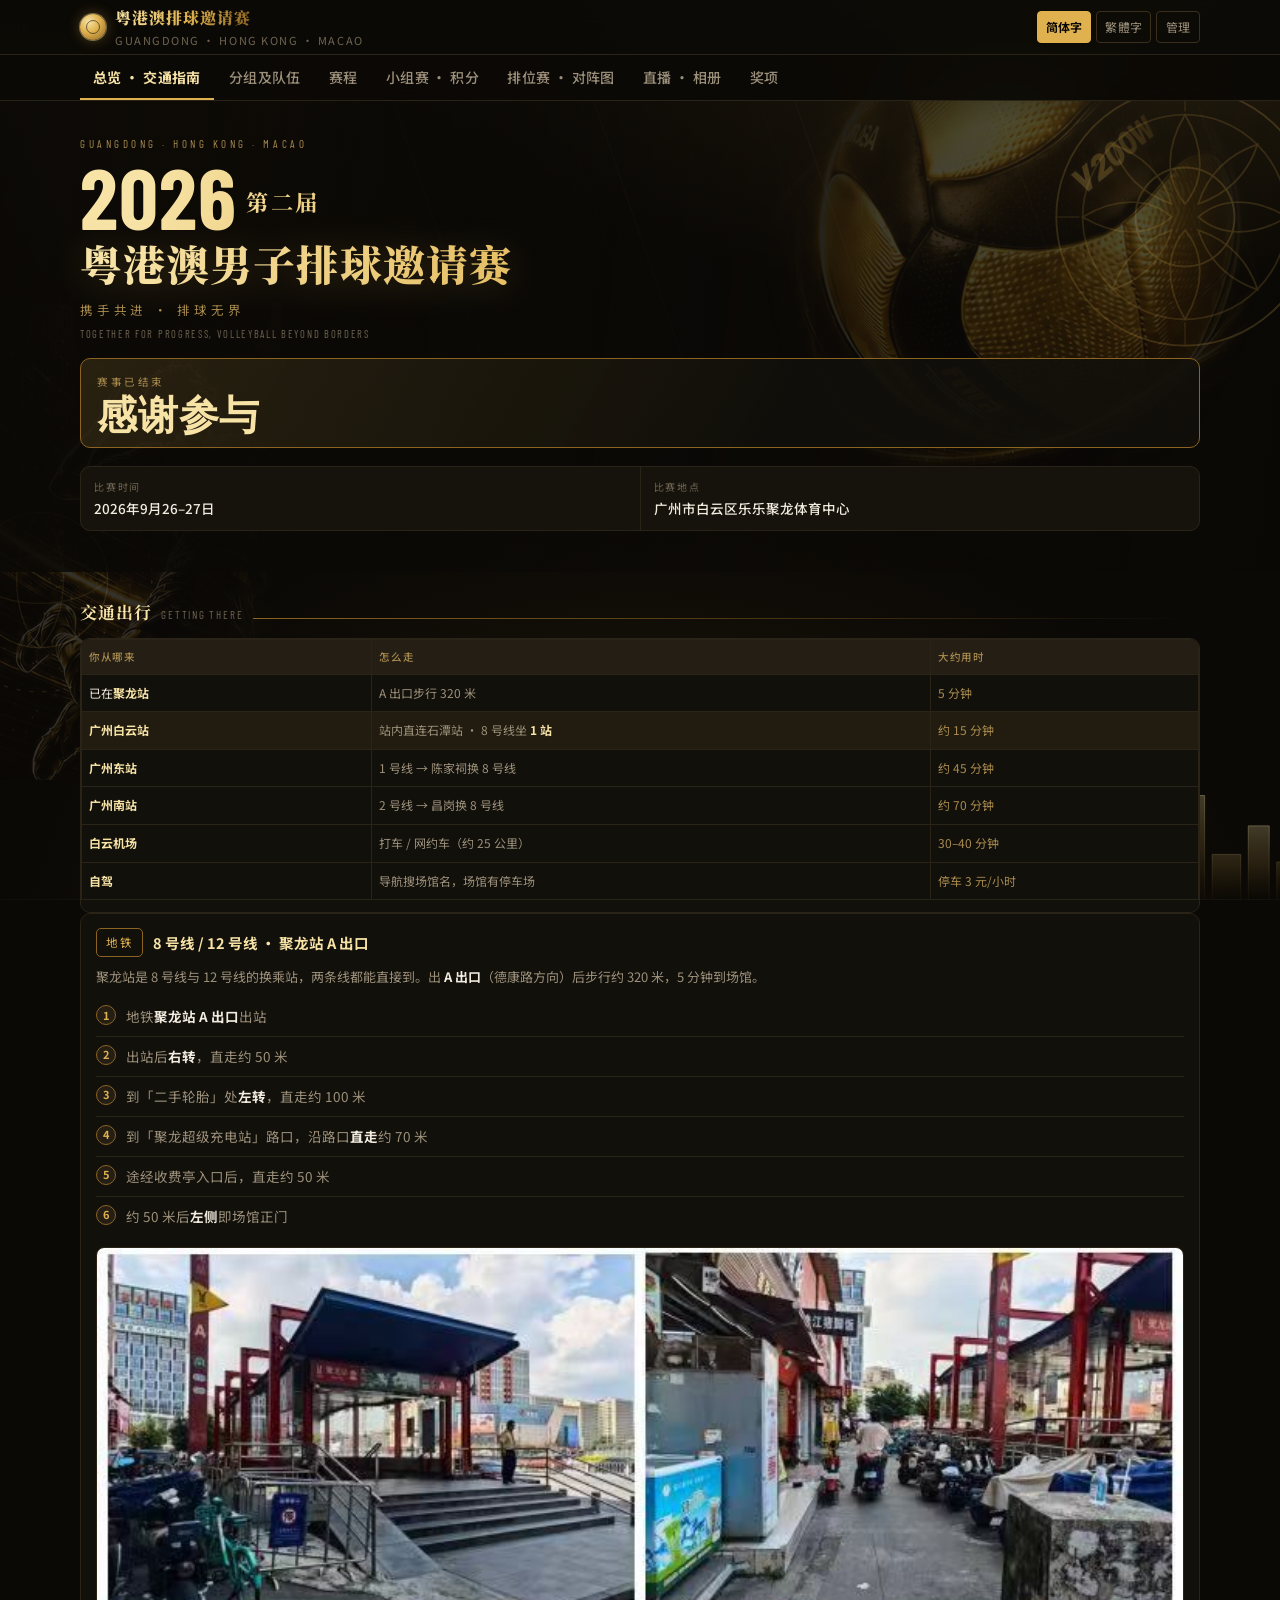
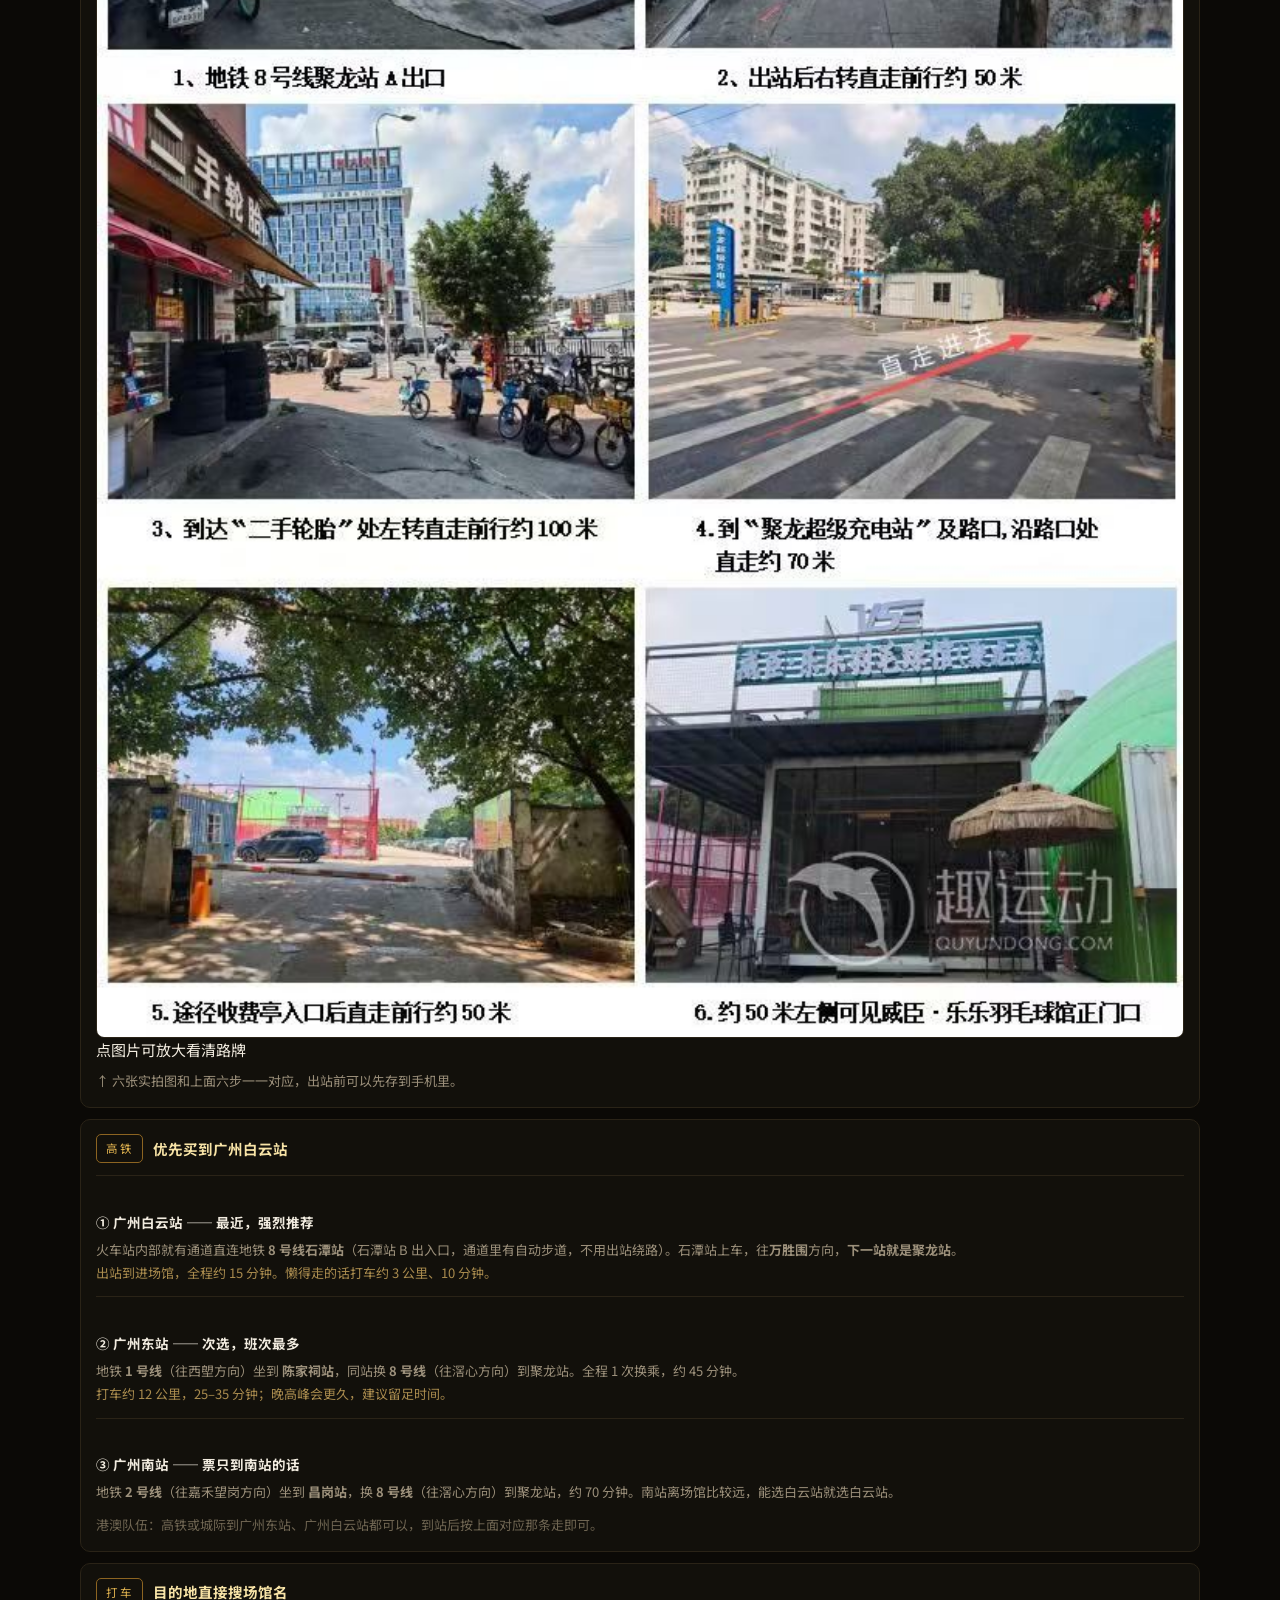
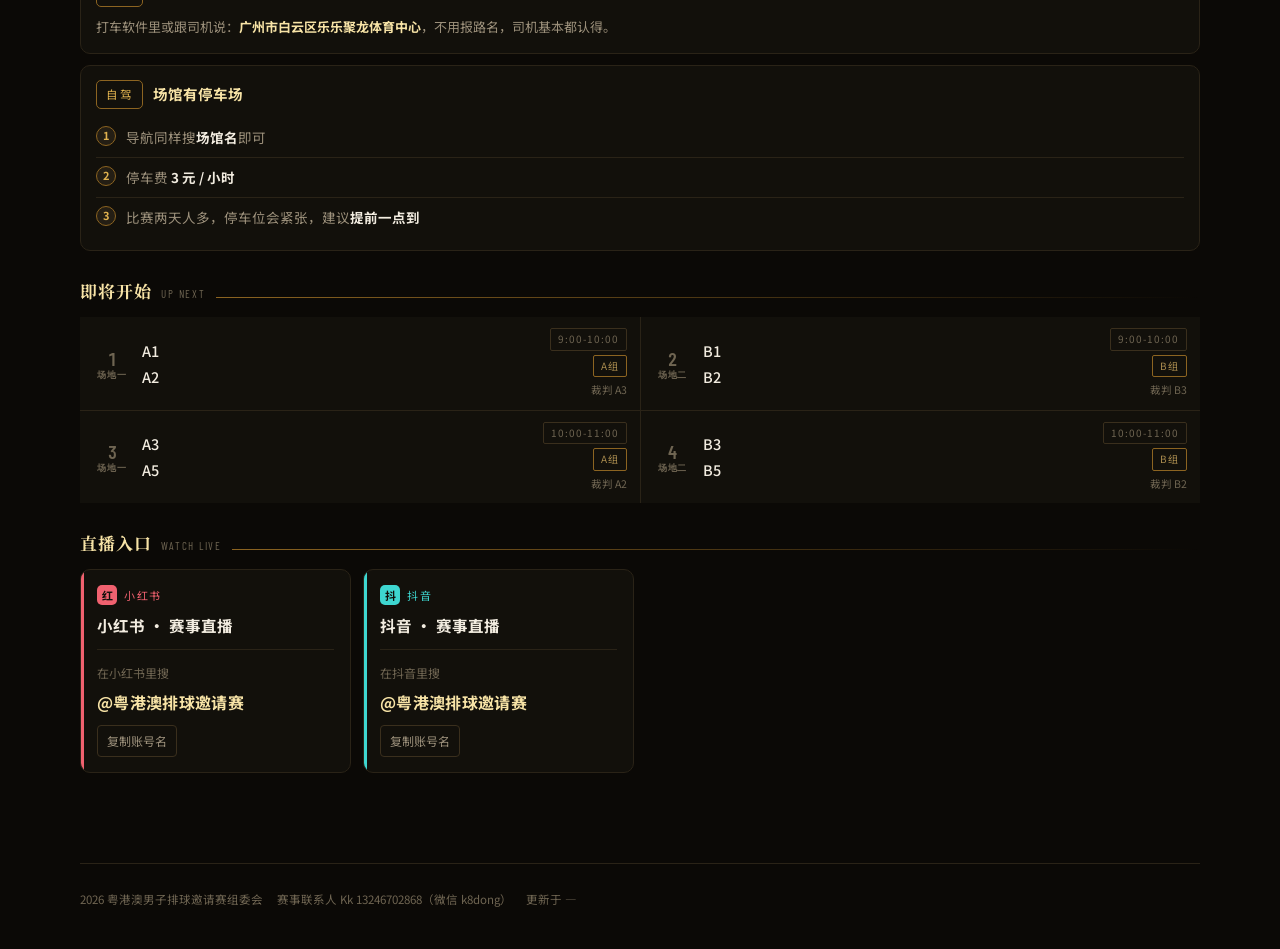
==== index.html @ 82c7c9b5 "Add files via upload" ====
<!doctype html>
<html lang="zh-CN">
<head>
<meta charset="utf-8">
<meta name="viewport" content="width=device-width,initial-scale=1">
<meta name="theme-color" content="#0B0906">
<meta name="format-detection" content="telephone=no">
<title>粤港澳排球邀请赛</title>
<link rel="stylesheet" href="https://fonts.googleapis.com/css2?family=Noto+Sans+SC:wght@400;500;700;900&amp;family=Noto+Serif+SC:wght@700;900&amp;family=Barlow+Condensed:wght@500;600;700&amp;display=swap">
<style id="app-style">
:root{
  --ink:#0B0906; --ink-1:#12100B; --ink-2:#1A1610; --ink-3:#241E14;
  --line:#3A2F1D; --line-soft:#2A2317;
  --gold:#E0B24F; --gold-hi:#F7E3A6; --gold-deep:#8C6421; --gold-dim:#A98B4E;
  --paper:#F2ECE0; --muted:#9C907B; --muted-2:#6F6552;
  --live:#E2574C; --done:#57A98A; --wait:#7A6E58;
  --r:4px; --rl:10px;
  --w:min(1120px, 100% - 32px);
  color-scheme:dark;
}
*,*::before,*::after{box-sizing:border-box}
html{-webkit-text-size-adjust:100%}
body{margin:0;background:var(--ink);color:var(--paper);
  font-family:"Noto Sans SC","PingFang SC","Hiragino Sans GB","Microsoft YaHei",system-ui,sans-serif;
  font-size:15px;line-height:1.65;-webkit-font-smoothing:antialiased;overflow-x:hidden}
img{max-width:100%;display:block}
button,input,select,textarea{font:inherit;color:inherit}
a{color:var(--gold);text-decoration:none}
a:hover{color:var(--gold-hi)}
:focus-visible{outline:2px solid var(--gold);outline-offset:2px}
[hidden]{display:none !important}
h1,h2,h3,h4,p{margin:0}
table{border-collapse:collapse}

/* ---------- 背景层：金光 · 天际线 · 纹样 ---------- */
.bg{position:fixed;inset:0;pointer-events:none;z-index:0;overflow:hidden}
.bg .glow{position:absolute;inset:0;
  background:
   radial-gradient(1150px 640px at 80% -10%, rgba(224,178,79,.20), transparent 62%),
   radial-gradient(820px 560px at 2% 10%, rgba(140,100,33,.16), transparent 60%),
   radial-gradient(1000px 760px at 50% 108%, rgba(224,178,79,.10), transparent 66%)}
/* 斜向金色光带，取自海报的“光轨”元素 */
.bg .rays{position:absolute;left:-40%;top:-30%;width:180%;height:170%;
  transform:rotate(-19deg);opacity:.5;
  background:repeating-linear-gradient(90deg,
    transparent 0 62px,
    rgba(224,178,79,.055) 62px 63px,
    transparent 63px 96px,
    rgba(247,227,166,.085) 96px 97.4px,
    transparent 97.4px 190px);
  -webkit-mask-image:radial-gradient(58% 46% at 62% 26%,#000 0%,transparent 78%);
  mask-image:radial-gradient(58% 46% at 62% 26%,#000 0%,transparent 78%);
  animation:drift 26s ease-in-out infinite alternate}
@keyframes drift{from{transform:rotate(-19deg) translateX(0)}to{transform:rotate(-19deg) translateX(46px)}}
/* 海报元素：金球 与 扣球剪影（纯设计元素，无文字） */
.bg .el{position:absolute;mix-blend-mode:screen;display:block;pointer-events:none}
.bg .elball{right:-14%;top:26px;width:70%;max-width:560px;opacity:.3;
  -webkit-mask-image:radial-gradient(closest-side,#000 56%,transparent 96%);
  mask-image:radial-gradient(closest-side,#000 56%,transparent 96%);
  animation:float 15s ease-in-out infinite alternate}
.bg .elplay{left:-9%;bottom:96px;width:46%;max-width:360px;opacity:.17;
  -webkit-mask-image:linear-gradient(96deg,#000 46%,transparent 92%);
  mask-image:linear-gradient(96deg,#000 46%,transparent 92%)}
@keyframes float{from{transform:translateY(0) rotate(0deg)}to{transform:translateY(-16px) rotate(8deg)}}
@media(min-width:900px){.bg .elball{width:40%;right:1%;top:10px}
  .bg .elplay{width:22%;left:0;bottom:120px}}
/* 右上角莲花 / 月饼纹样 */
.bg .orn{position:absolute;right:-70px;top:52px;width:330px;height:330px;opacity:.22}
.bg .orn2{position:absolute;left:-90px;bottom:190px;width:260px;height:260px;opacity:.13}
/* 底部粤港澳天际线 */
.bg .sky{position:absolute;left:0;right:0;bottom:0;height:190px;opacity:.42}
.bg .sky svg{width:100%;height:100%;display:block}
@media(max-width:700px){.bg .orn{width:210px;height:210px;right:-64px;opacity:.19}
  .bg .orn2{display:none}.bg .sky{height:130px;opacity:.34}.bg .rays{opacity:.34}}

/* ---------- top bar ---------- */
.bar{position:sticky;top:0;z-index:40;background:rgba(11,9,6,.9);
  backdrop-filter:blur(14px);-webkit-backdrop-filter:blur(14px);
  border-bottom:1px solid var(--line-soft)}
.bar-in{width:var(--w);margin:0 auto;display:flex;align-items:center;gap:12px;height:54px}
.brand{display:flex;align-items:center;gap:9px;min-width:0;flex:1}
.seal{width:26px;height:26px;flex:none;border-radius:50%;
  background:radial-gradient(circle at 34% 30%, var(--gold-hi), var(--gold) 42%, var(--gold-deep) 100%);
  box-shadow:0 0 0 1px rgba(247,227,166,.4), 0 0 14px rgba(224,178,79,.35);position:relative}
.seal::after{content:"";position:absolute;inset:6px;border-radius:50%;
  border:1px solid rgba(11,9,6,.55)}
.brand b{font-family:"Noto Serif SC",serif;font-weight:900;font-size:16px;letter-spacing:.06em;
  background:linear-gradient(100deg,var(--gold-hi),var(--gold) 52%,var(--gold-deep));
  -webkit-background-clip:text;background-clip:text;color:transparent;white-space:nowrap}
.brand span{font-size:11px;color:var(--muted-2);letter-spacing:.14em;white-space:nowrap;
  display:block;overflow:hidden;text-overflow:ellipsis}
@media(max-width:480px){.brand span{font-size:9.5px;letter-spacing:.08em}}
.bar-act{display:flex;gap:5px;flex:none}
.mini.lang{padding:5px 8px;letter-spacing:.02em}
@media(max-width:430px){
  .bar-act{gap:4px}
  .mini.lang{padding:5px 6px;font-size:11.5px}
  .bar-act .mini{padding:5px 7px;font-size:11.5px}
}
.mini{border:1px solid var(--line);background:transparent;color:var(--muted);
  border-radius:var(--r);padding:5px 9px;font-size:12px;cursor:pointer;white-space:nowrap;
  transition:border-color .18s,color .18s}
.mini:hover{border-color:var(--gold-deep);color:var(--gold)}
.mini.on{border-color:var(--gold);color:var(--ink);background:var(--gold);font-weight:700}

/* ---------- nav ---------- */
.nav{position:sticky;top:54px;z-index:39;background:rgba(11,9,6,.94);
  backdrop-filter:blur(14px);-webkit-backdrop-filter:blur(14px);
  border-bottom:1px solid var(--line-soft)}
.nav-in{width:var(--w);margin:0 auto;display:flex;gap:2px;overflow-x:auto;
  scrollbar-width:none;-ms-overflow-style:none}
.nav-in::-webkit-scrollbar{display:none}
.tab{flex:none;border:0;background:transparent;color:var(--muted);cursor:pointer;
  padding:11px 13px 9px;font-size:14px;font-weight:500;letter-spacing:.03em;
  border-bottom:2px solid transparent;transition:color .18s,border-color .18s}
.tab:hover{color:var(--paper)}
.tab[aria-selected="true"]{color:var(--gold-hi);border-bottom-color:var(--gold);font-weight:700}
.tab .dot{display:inline-block;width:6px;height:6px;border-radius:50%;background:var(--live);
  margin-left:5px;vertical-align:middle;animation:pulse 1.6s infinite}
@keyframes pulse{0%,100%{opacity:1}50%{opacity:.25}}

/* ---------- shell ---------- */
main{position:relative;z-index:1;width:var(--w);margin:0 auto;padding:22px 0 90px}
.pane{display:none}
.pane.on{display:block;animation:fade .35s ease both}
@keyframes fade{from{opacity:0;transform:translateY(6px)}to{opacity:1;transform:none}}
@media (prefers-reduced-motion:reduce){*{animation:none !important;transition:none !important}}

/* section heads */
.sh{display:flex;align-items:baseline;gap:10px;margin:26px 0 12px}
.sh:first-child{margin-top:4px}
.sh h2{font-family:"Noto Serif SC",serif;font-weight:700;font-size:17px;letter-spacing:.05em;color:var(--gold-hi)}
.sh em{font-style:normal;font-size:11px;letter-spacing:.16em;color:var(--muted-2);text-transform:uppercase;
  font-family:"Barlow Condensed",sans-serif}
.sh .rule{flex:1;height:1px;background:linear-gradient(90deg,var(--gold-deep),transparent)}

/* ---------- hero（用海报元素拼合） ---------- */
.hero{position:relative;margin:-22px calc((100vw - var(--w)) / -2) 0;
  padding:34px calc((100vw - var(--w)) / 2) 26px;overflow:hidden;isolation:isolate}
.hero .helm{position:absolute;inset:0;z-index:-1;pointer-events:none}
.hero .helm::after{content:"";position:absolute;inset:0;
  background:linear-gradient(96deg,rgba(11,9,6,.9) 2%,rgba(11,9,6,.6) 44%,rgba(11,9,6,.18) 80%,transparent)}
.hero .eyeb{font-family:"Barlow Condensed",sans-serif;font-size:11px;letter-spacing:.32em;
  color:var(--gold-dim);text-transform:uppercase}
.hero .yr{font-family:"Barlow Condensed",sans-serif;font-size:clamp(46px,15vw,86px);font-weight:700;
  line-height:.86;letter-spacing:.01em;margin-top:6px;
  background:linear-gradient(98deg,var(--gold-hi) 6%,var(--gold) 44%,var(--gold-deep) 98%);
  -webkit-background-clip:text;background-clip:text;color:transparent}
.hero .yr em{font-family:"Noto Serif SC",serif;font-style:normal;font-size:.26em;
  letter-spacing:.1em;margin-left:10px;vertical-align:.85em}
.hero h1{font-family:"Noto Serif SC",serif;font-weight:900;font-size:clamp(25px,7.6vw,42px);
  line-height:1.16;letter-spacing:.03em;margin-top:6px;text-wrap:balance;
  background:linear-gradient(96deg,var(--gold-hi) 4%,var(--gold) 50%,var(--gold-deep) 98%);
  -webkit-background-clip:text;background-clip:text;color:transparent;
  filter:drop-shadow(0 4px 18px rgba(224,178,79,.22))}
.hero .slogan{margin-top:12px;font-size:12.5px;letter-spacing:.3em;color:var(--gold-dim)}
.hero .en{margin-top:4px;font-family:"Barlow Condensed",sans-serif;font-size:10.5px;
  letter-spacing:.16em;color:var(--muted-2);text-transform:uppercase}

.facts{display:grid;grid-template-columns:1fr 1fr;gap:1px;
  margin-top:18px;background:var(--line-soft);border:1px solid var(--line-soft);
  border-radius:var(--rl);overflow:hidden}
@media(min-width:700px){.facts{grid-template-columns:repeat(auto-fit,minmax(240px,1fr))}}
.fact{background:rgba(18,16,11,.82);padding:12px 13px}
.fact dt{font-size:10px;letter-spacing:.18em;color:var(--muted-2);margin-bottom:3px}
.fact dd{margin:0;font-size:13.5px;font-weight:500;color:var(--paper);line-height:1.45}

/* countdown */
.cd{margin-top:16px;border:1px solid var(--gold-deep);border-radius:var(--rl);
  background:linear-gradient(120deg,rgba(224,178,79,.14),rgba(18,16,11,.9) 62%);
  padding:14px 16px;display:flex;align-items:center;gap:14px;flex-wrap:wrap}
.cd .cdl{font-size:10.5px;letter-spacing:.24em;color:var(--gold-dim)}
.cd .cdv{font-family:"Barlow Condensed",sans-serif;font-size:clamp(30px,9vw,40px);font-weight:700;
  line-height:1;color:var(--gold-hi);font-variant-numeric:tabular-nums;letter-spacing:.02em;margin-top:3px}
.cd .cdv small{font-size:.4em;color:var(--muted);margin:0 9px 0 3px;font-weight:500}


/* 参赛队伍总览 */
.tlist{display:grid;grid-template-columns:1fr;gap:1px;background:var(--line-soft);
  border:1px solid var(--line-soft);border-radius:var(--rl);overflow:hidden}
@media(min-width:660px){.tlist{grid-template-columns:1fr 1fr}}
.tgh{background:var(--ink-3);padding:7px 13px;font-size:10.5px;letter-spacing:.22em;
  color:var(--gold-dim);grid-column:1/-1}
@media(min-width:660px){.tgh{grid-column:auto}}
.trow{background:rgba(18,16,11,.86);padding:10px 13px;display:flex;align-items:center;gap:10px}
.seed{font-family:"Barlow Condensed",sans-serif;font-size:13px;font-weight:700;letter-spacing:.04em;
  min-width:26px;height:22px;display:inline-flex;align-items:center;justify-content:center;
  border:1px solid var(--gold-deep);border-radius:3px;color:var(--gold);flex:none;
  font-variant-numeric:tabular-nums}
.trow .nm{font-size:14.5px;font-weight:500;overflow:hidden;text-overflow:ellipsis;white-space:nowrap}
.trow .rg{margin-left:auto;font-size:11px;color:var(--muted-2);flex:none}

/* ---------- announcements ---------- */
.ann{border-left:2px solid var(--gold-deep);padding:2px 0 2px 14px;margin-bottom:14px}
.ann.pin{border-left-color:var(--gold)}
.ann h4{font-size:14.5px;font-weight:700;color:var(--paper);display:flex;gap:8px;align-items:center;flex-wrap:wrap}
.ann time{font-family:"Barlow Condensed",sans-serif;font-size:12px;letter-spacing:.08em;color:var(--muted-2)}
.ann p{font-size:13.5px;color:var(--muted);margin-top:3px;white-space:pre-wrap}
.pinchip{font-size:10px;letter-spacing:.1em;background:var(--gold);color:var(--ink);
  padding:1px 6px;border-radius:2px;font-weight:700}

/* ---------- match rows ---------- */
.slot{margin-bottom:2px}
.slot-h{display:flex;align-items:center;gap:9px;padding:14px 0 6px}
.slot-h b{font-family:"Barlow Condensed",sans-serif;font-size:15px;letter-spacing:.09em;
  color:var(--gold-dim);font-variant-numeric:tabular-nums}
.slot-h i{flex:1;height:1px;background:var(--line-soft);font-style:normal}
.pairs{display:grid;grid-template-columns:1fr;gap:1px;background:var(--line-soft)}
@media(min-width:760px){.pairs{grid-template-columns:1fr 1fr}
  .pairs.one{grid-template-columns:1fr}}
.m{background:var(--ink-1);padding:11px 13px;display:grid;
  grid-template-columns:38px 1fr auto;gap:11px;align-items:center;position:relative}
.m.live{background:linear-gradient(100deg,rgba(226,87,76,.13),var(--ink-2));
  box-shadow:inset 2px 0 0 var(--live)}
.m.final{background:var(--ink-1)}
.m .no{font-family:"Barlow Condensed",sans-serif;font-size:19px;font-weight:600;
  color:var(--muted-2);text-align:center;font-variant-numeric:tabular-nums;line-height:1}
.m .no em{display:block;font-style:normal;font-size:9px;letter-spacing:.1em;color:var(--muted-2);margin-top:2px}
.m .who{min-width:0}
.side{display:flex;align-items:center;gap:8px;padding:1px 0}
.side .nm{font-size:14.5px;font-weight:500;overflow:hidden;text-overflow:ellipsis;white-space:nowrap}
.side .sc{margin-left:auto;font-family:"Barlow Condensed",sans-serif;font-size:19px;font-weight:700;
  font-variant-numeric:tabular-nums;color:var(--muted-2);line-height:1.15;min-width:16px;text-align:right}
.side.w .nm{color:var(--gold-hi);font-weight:700}
.side.w .sc{color:var(--gold-hi)}
.m .meta{display:flex;flex-direction:column;align-items:flex-end;gap:4px;flex:none}
.chip{font-size:10px;letter-spacing:.1em;padding:2px 7px;border-radius:2px;
  border:1px solid var(--line);color:var(--muted-2);white-space:nowrap}
.chip.live{border-color:var(--live);color:#F2AAA3;background:rgba(226,87,76,.12)}
.chip.final{border-color:var(--line);color:var(--done)}
.chip.stage{border-color:var(--gold-deep);color:var(--gold-dim)}
.sets{font-family:"Barlow Condensed",sans-serif;font-size:11.5px;letter-spacing:.06em;
  color:var(--muted-2);font-variant-numeric:tabular-nums;white-space:nowrap}
.m .ref{font-size:10.5px;color:var(--muted-2)}
.divider{grid-column:1/-1;background:var(--ink-3);color:var(--gold-dim);font-size:12px;
  letter-spacing:.24em;text-align:center;padding:7px}

/* filters */
.filters{display:flex;gap:6px;flex-wrap:wrap;margin:6px 0 2px}

/* ---------- 赛程总览表 ---------- */
.ovt{width:100%;min-width:720px;font-size:12.5px;border-collapse:collapse}
.ovt th,.ovt td{border:1px solid var(--line-soft);padding:6px 7px;text-align:center;
  font-variant-numeric:tabular-nums;white-space:nowrap}
.ovt thead th{background:var(--ink-3);color:var(--gold-dim);font-weight:500;font-size:10.5px;
  letter-spacing:.1em}
.ovt .day,.ovt .ev{background:var(--ink-2);color:var(--gold-dim);font-size:11.5px;
  letter-spacing:.2em;text-align:left;padding-left:13px;position:sticky;left:0}
.ovt .ev{letter-spacing:.26em}
.ovt .no2{font-family:"Barlow Condensed",sans-serif;font-size:15px;font-weight:600;color:var(--muted-2)}
.ovt .tm{color:var(--paper);min-width:74px;max-width:132px;overflow:hidden;text-overflow:ellipsis}
.ovt .vs{color:var(--muted-2);font-family:"Barlow Condensed",sans-serif;font-size:11px;
  letter-spacing:.08em;width:26px}
.ovt .vs.hasc{width:auto;min-width:56px;padding:5px 6px;line-height:1.15}
.ovt .sc2{display:block;font-family:"Barlow Condensed",sans-serif;font-size:15px;font-weight:700;color:var(--gold-hi)}
.ovt .vs.ip .sc2{color:var(--live)}
.ovt .sd2{display:block;margin-top:3px;padding-top:3px;border-top:1px solid var(--line-soft);
  font-family:"Barlow Condensed",sans-serif;font-size:11px;font-weight:500;color:var(--muted)}
.ovt .sd2 i{display:block;font-style:normal;line-height:1.35;white-space:nowrap}
.ovt .ipt{display:block;margin-top:2px;font-size:9px;letter-spacing:.14em;color:var(--live)}
.ovt .w2{color:var(--gold-hi);font-weight:700}
.ovt .g2{color:var(--muted-2);font-size:11px}
.ovt tr.live2 td{background:rgba(226,87,76,.1)}

/* ---------- 抽签 ---------- */
.board{display:grid;grid-template-columns:1fr;gap:14px;margin-bottom:18px}
@media(min-width:680px){.board{grid-template-columns:1fr 1fr}}
.bgrp{border:1px solid var(--line-soft);border-radius:var(--rl);background:var(--ink-1);overflow:hidden}
.bgrp h3{background:var(--ink-3);padding:8px 13px;font-size:11.5px;letter-spacing:.22em;
  color:var(--gold-dim);display:flex;align-items:center;gap:8px}
.bgrp h3 span{margin-left:auto;font-family:"Barlow Condensed",sans-serif;font-size:13px;color:var(--muted-2)}
.bslot{display:flex;align-items:center;gap:10px;padding:10px 13px;border-top:1px solid var(--line-soft);
  transition:background .6s}
.bslot .sc3{font-family:"Barlow Condensed",sans-serif;font-size:13px;font-weight:700;
  min-width:28px;height:23px;display:inline-flex;align-items:center;justify-content:center;
  border:1px solid var(--line);border-radius:3px;color:var(--muted-2);flex:none}
.bslot.taken .sc3{border-color:var(--gold-deep);color:var(--gold)}
.bslot .nm3{font-size:14.5px;color:var(--muted-2);overflow:hidden;text-overflow:ellipsis;white-space:nowrap}
.bslot.taken .nm3{color:var(--paper);font-weight:500}
.bslot .rg3{margin-left:auto;font-size:10.5px;color:var(--muted-2);flex:none;
  border:1px solid var(--line-soft);border-radius:2px;padding:1px 6px}
.bslot.fresh{background:linear-gradient(90deg,rgba(224,178,79,.28),transparent 78%)}

.gates{display:grid;grid-template-columns:1fr;gap:10px}
@media(min-width:440px){.gates{grid-template-columns:1fr 1fr}}
@media(min-width:900px){.gates{grid-template-columns:repeat(4,1fr)}}
.gate2{border:1px solid var(--line-soft);border-radius:var(--rl);background:var(--ink-1);
  padding:16px 15px;text-align:left;cursor:pointer;transition:border-color .2s,transform .2s;width:100%}
.gate2:hover:not(:disabled){border-color:var(--gold-deep);transform:translateY(-2px)}
.gate2:disabled{opacity:.42;cursor:not-allowed}
.gate2 .gl{font-family:"Noto Serif SC",serif;font-size:18px;font-weight:700;color:var(--gold-hi)}
.gate2 .gq{font-size:11.5px;color:var(--muted-2);margin-top:5px;line-height:1.6}
.gate2 .gn{margin-top:9px;font-family:"Barlow Condensed",sans-serif;font-size:12px;
  letter-spacing:.14em;color:var(--gold)}

.drawbox{border:1px solid var(--gold-deep);border-radius:var(--rl);padding:18px;
  background:linear-gradient(155deg,rgba(224,178,79,.13),var(--ink-1))}
.drawbox h4{font-family:"Noto Serif SC",serif;font-size:17px;color:var(--gold-hi)}
.drawbox p{font-size:12.5px;color:var(--muted);margin-top:6px}
.roller{margin:18px 0 6px;text-align:center;border:1px solid var(--line);border-radius:var(--rl);
  background:var(--ink);padding:26px 14px;position:relative;overflow:hidden}
.roller .rv{font-family:"Barlow Condensed",sans-serif;font-size:clamp(48px,17vw,74px);font-weight:700;
  line-height:1;letter-spacing:.04em;color:var(--gold-hi);font-variant-numeric:tabular-nums}
.roller.spin .rv{opacity:.55;filter:blur(.6px)}
.roller.done{border-color:var(--gold);box-shadow:0 0 30px rgba(224,178,79,.28) inset}
.roller.done .rv{background:linear-gradient(96deg,var(--gold-hi),var(--gold) 58%,var(--gold-deep));
  -webkit-background-clip:text;background-clip:text;color:transparent;
  animation:pop .55s cubic-bezier(.2,1.5,.4,1)}
@keyframes pop{from{transform:scale(.72);opacity:0}to{transform:scale(1);opacity:1}}
.roller .rl2{font-size:11px;letter-spacing:.26em;color:var(--gold-dim);margin-top:10px}
.roller .rteam{font-family:"Noto Serif SC",serif;font-size:18px;font-weight:700;
  color:var(--paper);margin-top:8px}

/* ---------- standings ---------- */
.tbl-wrap{overflow-x:auto;border:1px solid var(--line-soft);border-radius:var(--rl);background:var(--ink-1)}
table.st{width:100%;min-width:520px;font-size:13.5px}
table.st th,table.st td{padding:9px 10px;text-align:center;border-bottom:1px solid var(--line-soft);
  font-variant-numeric:tabular-nums;white-space:nowrap}
table.st th{font-size:10.5px;letter-spacing:.12em;color:var(--muted-2);font-weight:500;
  background:var(--ink-2);position:sticky;top:0}
table.st td:nth-child(2){text-align:left;font-weight:500}
table.st tr:last-child td{border-bottom:0}
table.st .rk{font-family:"Barlow Condensed",sans-serif;font-size:17px;font-weight:700;color:var(--muted-2)}
table.st tr.top .rk{color:var(--gold-hi)}
table.st tr.top td:nth-child(2){color:var(--gold-hi)}
table.st tr.qual{box-shadow:inset 2px 0 0 var(--gold-deep)}
.mx{width:100%;min-width:760px;font-size:12px}
.mx th,.mx td{border:1px solid var(--line-soft);padding:6px 5px;text-align:center;
  font-variant-numeric:tabular-nums;vertical-align:middle}
.mx th{background:var(--ink-2);color:var(--muted-2);font-weight:500;font-size:11px}
.mx td.self{background:var(--ink-3)}
.mx td.res{font-family:"Barlow Condensed",sans-serif;font-size:15px;font-weight:600;line-height:1.15;
  min-width:58px;padding:5px 4px}
.mx td.res small{display:block;margin-top:3px;padding-top:3px;
  border-top:1px solid var(--line-soft);font-family:"Barlow Condensed",sans-serif;
  font-size:11.5px;color:var(--muted);font-weight:500;letter-spacing:.2px}
.mx td.res small i{display:block;font-style:normal;line-height:1.35;white-space:nowrap}
.mx td.res small i.l{color:var(--muted-2)}
.mx td.win{color:var(--gold-hi)}
.mx td.res.ip{color:var(--live);background:rgba(226,87,76,.07)}
.mx td.res .ipt2{display:block;margin-top:2px;font-family:"Noto Sans SC",sans-serif;
  font-size:8.5px;letter-spacing:.14em;color:var(--live);font-weight:400}

/* ---------- bracket（球赛转播风格） ---------- */
.scroller{overflow-x:auto;overflow-y:visible;-webkit-overflow-scrolling:touch;
  scrollbar-width:none;padding:30px 0 6px;margin:0 -16px;scroll-snap-type:x proximity}
.scroller::-webkit-scrollbar{display:none}
.swipe{display:flex;align-items:center;gap:7px;font-size:11px;letter-spacing:.12em;
  color:var(--muted-2);margin:6px 0 2px;position:relative;z-index:2}
.swipe i{flex:1;height:1px;background:linear-gradient(90deg,var(--line),transparent);font-style:normal}
@media(min-width:900px){.swipe{display:none}}

.tree{display:flex;align-items:stretch;min-width:706px;padding:0 16px}
.rnd{flex:1;display:flex;flex-direction:column;min-width:0;position:relative;padding:0 19px;
  scroll-snap-align:center}
.rnd>h3{position:absolute;top:-24px;left:19px;right:19px;margin:0;
  font-family:"Barlow Condensed",sans-serif;font-size:12px;font-weight:700;letter-spacing:.22em;
  color:var(--gold-dim);text-transform:uppercase;white-space:nowrap;overflow:hidden;text-overflow:ellipsis}
.rnd>h3 b{color:var(--gold-hi);font-family:"Noto Sans SC",sans-serif;font-weight:700;
  letter-spacing:.08em;margin-right:7px}
.rnd .stack{flex:1;display:flex;flex-direction:column;justify-content:space-around;position:relative}
.pair{flex:1;display:flex;flex-direction:column;justify-content:space-around;position:relative}
.r1 .bm::after,.r2 .bm::after{content:"";position:absolute;right:-19px;top:50%;width:19px;height:1px;
  background:var(--line);transition:background .5s,box-shadow .5s}
.r1 .bm.adv::after,.r2 .bm.adv::after{background:var(--gold);box-shadow:0 0 8px rgba(224,178,79,.6)}
.pair::after{content:"";position:absolute;right:-19px;top:25%;bottom:25%;width:1px;background:var(--line)}
.pair.solved::after{background:linear-gradient(180deg,var(--gold-deep),var(--gold),var(--gold-deep));
  box-shadow:0 0 8px rgba(224,178,79,.35)}
.r2 .pair::before,.r3 .pair::before{content:"";position:absolute;left:-19px;top:50%;width:19px;height:1px;
  background:var(--line)}
.r2 .pair.fed::before,.r3 .pair.fed::before{background:var(--gold);box-shadow:0 0 8px rgba(224,178,79,.55)}
.r3 .stack{justify-content:center;gap:14px}

.bm{background:linear-gradient(158deg,var(--ink-2),var(--ink-1));
  border:1px solid var(--line-soft);border-radius:7px;padding:0;overflow:hidden;
  position:relative;transition:border-color .25s,box-shadow .25s,transform .2s}
.bm:hover{border-color:var(--gold-deep);transform:translateY(-1px)}
.bm.gold{border-color:var(--gold-deep)}
.bm .bt{display:flex;align-items:center;gap:7px;font-family:"Barlow Condensed",sans-serif;
  font-size:11px;letter-spacing:.12em;color:var(--muted-2);
  background:rgba(36,30,20,.75);padding:4px 9px;border-bottom:1px solid var(--line-soft)}
.bm.gold .bt{background:linear-gradient(90deg,rgba(224,178,79,.24),rgba(36,30,20,.7));color:var(--gold-hi)}
.bm .bt .rt{margin-left:auto;color:inherit;opacity:.85}
.bm .bt .onairdot{width:6px;height:6px;border-radius:50%;background:var(--live);
  animation:pulse 1.4s infinite;flex:none}
.bs{display:flex;align-items:center;gap:9px;padding:8px 10px;position:relative}
.bs+.bs{border-top:1px solid rgba(58,47,29,.55)}
.bs .sd{font-family:"Barlow Condensed",sans-serif;font-size:11.5px;font-weight:700;
  min-width:24px;height:19px;display:inline-flex;align-items:center;justify-content:center;
  border:1px solid var(--line);border-radius:3px;color:var(--muted-2);flex:none;letter-spacing:.02em}
.bs .nm{font-size:14px;overflow:hidden;text-overflow:ellipsis;white-space:nowrap;color:var(--muted)}
.bs .sc{margin-left:auto;font-family:"Barlow Condensed",sans-serif;font-weight:700;
  font-size:20px;color:var(--muted-2);flex:none;font-variant-numeric:tabular-nums;line-height:1}
.bs.w{background:linear-gradient(90deg,rgba(224,178,79,.13),transparent 72%)}
.bs.w::before{content:"";position:absolute;left:0;top:0;bottom:0;width:3px;background:var(--gold);
  box-shadow:0 0 10px rgba(224,178,79,.8)}
.bs.w .nm{color:var(--gold-hi);font-weight:700}
.bs.w .sc{color:var(--gold-hi)}
.bs.w .sd{border-color:var(--gold-deep);color:var(--gold)}
.bm .setline{font-family:"Barlow Condensed",sans-serif;font-size:11px;letter-spacing:.1em;
  color:var(--muted-2);padding:4px 10px 6px;border-top:1px solid rgba(58,47,29,.4);
  font-variant-numeric:tabular-nums}

/* 冠军牌 */
.champ{border:1px solid var(--gold-deep);border-radius:var(--rl);padding:20px 16px;text-align:center;
  position:relative;overflow:hidden;
  background:linear-gradient(155deg,rgba(224,178,79,.22),rgba(140,100,33,.08) 58%,var(--ink-1))}
.champ::after{content:"";position:absolute;top:0;left:-60%;width:45%;height:100%;
  background:linear-gradient(100deg,transparent,rgba(247,227,166,.25),transparent);
  animation:sweep 4.6s ease-in-out infinite}
@keyframes sweep{0%{left:-60%}55%,100%{left:130%}}
.champ .cup{font-size:28px;line-height:1}
.champ .cl{font-family:"Barlow Condensed",sans-serif;font-size:11px;letter-spacing:.34em;
  color:var(--gold-dim);margin-top:8px}
.champ .cn{font-family:"Noto Serif SC",serif;font-size:22px;font-weight:900;margin-top:5px;
  background:linear-gradient(96deg,var(--gold-hi),var(--gold) 60%,var(--gold-deep));
  -webkit-background-clip:text;background-clip:text;color:transparent}
.champ .cn.tbd{background:none;color:var(--muted-2);font-size:16px;font-weight:700}
.champ .sub{font-size:11.5px;color:var(--muted-2);margin-top:9px}
/* 名次赛列表 */
.rank-list{display:grid;grid-template-columns:1fr;gap:10px;margin-top:10px}
@media(min-width:620px){.rank-list{grid-template-columns:1fr 1fr}}
@media(min-width:980px){.rank-list{grid-template-columns:repeat(4,1fr)}}

/* ---------- teams ---------- */
.tg{display:grid;grid-template-columns:repeat(auto-fill,minmax(228px,1fr));gap:1px;
  background:var(--line-soft);border:1px solid var(--line-soft);border-radius:var(--rl);overflow:hidden}
.tc{background:var(--ink-1);padding:14px}
.tc .code{font-family:"Barlow Condensed",sans-serif;font-size:12px;letter-spacing:.16em;color:var(--gold-deep)}
.tc h4{font-size:16px;font-weight:700;margin-top:2px;color:var(--paper)}
.tc .rg{font-size:11.5px;color:var(--muted-2);margin-top:2px}
.tc p{font-size:12.5px;color:var(--muted);margin-top:8px;white-space:pre-wrap}
.tc details{margin-top:10px}
.tc summary{font-size:12px;color:var(--gold-dim);cursor:pointer;list-style:none;
  border-top:1px solid var(--line-soft);padding-top:8px}
.tc summary::-webkit-details-marker{display:none}
.tc summary::after{content:" ▾"}
.tc details[open] summary::after{content:" ▴"}
.roster{margin-top:8px;font-size:12.5px}
.roster div{display:flex;gap:8px;padding:3px 0;border-bottom:1px solid var(--line-soft)}
.roster div:last-child{border:0}
.roster .n{font-family:"Barlow Condensed",sans-serif;width:26px;color:var(--gold-dim);
  font-variant-numeric:tabular-nums;font-size:14px}
.roster .p{margin-left:auto;color:var(--muted-2);font-size:11.5px}
.cap{color:var(--gold);font-size:10px;border:1px solid var(--gold-deep);padding:0 4px;border-radius:2px}

/* ---------- live streams ---------- */
.lv{display:grid;grid-template-columns:repeat(auto-fill,minmax(258px,1fr));gap:12px}
.srch{margin-top:10px;padding-top:10px;border-top:1px solid var(--line-soft)}
.srch span{font-size:12px;color:var(--muted-2)}
.srch b{display:block;margin:5px 0 9px;font-size:16px;font-weight:700;color:var(--gold-hi);
  letter-spacing:.02em;word-break:break-all;-webkit-user-select:all;user-select:all}
.lvc{position:relative;display:block;background:var(--ink-1);border:1px solid var(--line-soft);
  border-radius:var(--rl);padding:15px 16px;overflow:hidden;transition:border-color .2s,transform .2s}
a.lvc:hover{border-color:var(--gold-deep);transform:translateY(-2px)}
.lvc::before{content:"";position:absolute;left:0;top:0;bottom:0;width:3px;background:var(--plat,var(--gold-deep))}
.lvc .pl{display:flex;align-items:center;gap:7px;font-size:11px;letter-spacing:.14em;color:var(--plat,var(--gold-dim))}
.lvc .pl b{display:inline-flex;align-items:center;justify-content:center;width:20px;height:20px;
  border-radius:5px;background:var(--plat,var(--gold-deep));color:#12100B;font-size:11px;font-weight:700;
  letter-spacing:0;flex:none}
.lvc h4{font-size:15.5px;font-weight:700;color:var(--paper);margin-top:8px}
.lvc p{font-size:12.5px;color:var(--muted);margin-top:5px;white-space:pre-wrap}
.lvc .go{margin-top:10px;font-size:11.5px;letter-spacing:.14em;color:var(--gold)}
.onair{display:inline-flex;align-items:center;gap:5px;font-size:10.5px;letter-spacing:.12em;
  color:#F2AAA3;background:rgba(226,87,76,.15);border:1px solid var(--live);
  padding:1px 7px;border-radius:2px;margin-left:auto}
.onair i{width:6px;height:6px;border-radius:50%;background:var(--live);animation:pulse 1.4s infinite;font-style:normal}

/* ---------- cards / links ---------- */
.cards{display:grid;grid-template-columns:repeat(auto-fill,minmax(250px,1fr));gap:12px}
.card{background:var(--ink-1);border:1px solid var(--line-soft);border-radius:var(--rl);
  padding:15px;display:block;transition:border-color .2s,transform .2s}
a.card:hover{border-color:var(--gold-deep);transform:translateY(-2px)}
.card h4{font-size:15px;font-weight:700;color:var(--paper)}
.card p{font-size:12.5px;color:var(--muted);margin-top:5px;white-space:pre-wrap}
.card .go{margin-top:9px;font-size:11.5px;letter-spacing:.14em;color:var(--gold)}
.empty{color:var(--muted-2);font-size:13px;padding:22px;text-align:center;
  border:1px dashed var(--line);border-radius:var(--rl)}

/* awards */
.podium{display:grid;grid-template-columns:1fr;gap:1px;background:var(--line-soft);
  border:1px solid var(--line-soft);border-radius:var(--rl);overflow:hidden}
@media(min-width:640px){.podium{grid-template-columns:repeat(3,1fr)}}
.pd{background:var(--ink-1);padding:18px 16px;text-align:center}
.pd .pl{font-size:11px;letter-spacing:.24em;color:var(--muted-2)}
.pd .pn{font-family:"Noto Serif SC",serif;font-size:20px;font-weight:700;margin-top:6px;color:var(--paper)}
.pd .pp{font-size:12px;color:var(--muted-2);margin-top:4px}
.pd.g{background:linear-gradient(165deg,rgba(224,178,79,.14),var(--ink-1))}
.pd.g .pl{color:var(--gold)}
.pd.g .pn{background:linear-gradient(96deg,var(--gold-hi),var(--gold));
  -webkit-background-clip:text;background-clip:text;color:transparent}
.aw{display:grid;grid-template-columns:repeat(auto-fill,minmax(190px,1fr));gap:1px;
  background:var(--line-soft);border:1px solid var(--line-soft);border-radius:var(--rl);overflow:hidden;margin-top:12px}
.awi{background:var(--ink-1);padding:12px 14px}
.awi .l{font-size:10.5px;letter-spacing:.16em;color:var(--muted-2)}
.awi .v{font-size:15px;font-weight:700;margin-top:3px}
.awi .t{font-size:11.5px;color:var(--muted-2)}

/* ---------- 队伍清单 ---------- */
.tmlist{display:grid;grid-template-columns:1fr;background:var(--line-soft);gap:1px;
  border:1px solid var(--line-soft);border-radius:var(--rl);overflow:hidden}
@media(min-width:720px){.tmlist{grid-template-columns:1fr 1fr}}
.tmrow{display:flex;align-items:center;gap:13px;padding:15px 15px;width:100%;text-align:left;
  background:rgba(18,16,11,.88);border:0;cursor:pointer;transition:background .2s}
.tmrow:hover{background:var(--ink-3)}
.tmrow .sd2{font-family:"Barlow Condensed",sans-serif;font-size:16px;font-weight:700;
  min-width:38px;height:32px;display:inline-flex;align-items:center;justify-content:center;
  border:1px solid var(--gold-deep);border-radius:4px;color:var(--gold);flex:none;
  letter-spacing:.03em;background:rgba(224,178,79,.07)}
.tmrow .mid{min-width:0;flex:1}
.tmrow .nm4{display:block;font-family:"Noto Serif SC",serif;font-size:16.5px;font-weight:700;
  color:var(--paper);overflow:hidden;text-overflow:ellipsis;white-space:nowrap;line-height:1.35}
.tmrow .sub4{display:block;font-size:11.5px;color:var(--muted-2);margin-top:2px;letter-spacing:.06em;
  overflow:hidden;text-overflow:ellipsis;white-space:nowrap}
.tmrow .go4{flex:none;font-size:11px;letter-spacing:.12em;color:var(--gold-dim);
  display:flex;align-items:center;gap:5px}
.tmrow .go4 b{font-family:"Barlow Condensed",sans-serif;font-size:17px;font-weight:700;line-height:1}

/* ---------- 全屏名单 ---------- */
.rv{position:fixed;inset:0;z-index:80;background:var(--ink);display:flex;
  flex-direction:column;-webkit-overflow-scrolling:touch}
.rv .rvtop{display:flex;align-items:center;gap:11px;padding:12px 15px;flex:none;
  border-bottom:1px solid var(--line-soft);background:rgba(11,9,6,.96)}
.rv .rvtop .sd2{font-family:"Barlow Condensed",sans-serif;font-size:15px;font-weight:700;
  min-width:34px;height:28px;display:inline-flex;align-items:center;justify-content:center;
  border:1px solid var(--gold-deep);border-radius:4px;color:var(--gold);flex:none}
.rv .rvtop h4{font-family:"Noto Serif SC",serif;font-size:16px;font-weight:700;
  color:var(--gold-hi);flex:1;min-width:0;overflow:hidden;text-overflow:ellipsis;white-space:nowrap}
.rv .rvx{border:1px solid var(--line);background:transparent;color:var(--muted);
  border-radius:var(--r);padding:5px 11px;font-size:13px;cursor:pointer;flex:none}
.rv .rvx:hover{border-color:var(--gold-deep);color:var(--gold)}
.rv .rvbody{flex:1;overflow:auto;padding:14px 12px 4px;-webkit-overflow-scrolling:touch}
.rv .rvbody img{width:100%;max-width:620px;margin:0 auto;display:block;border-radius:8px;
  border:1px solid var(--line-soft)}
.rv .rvhint{text-align:center;font-size:11px;color:var(--muted-2);padding:9px 0 2px}
.rv .rvnav{flex:none;display:flex;align-items:center;gap:10px;padding:10px 15px;
  border-top:1px solid var(--line-soft);background:rgba(11,9,6,.96)}
.rv .rvnav button{flex:1;border:1px solid var(--line);background:transparent;color:var(--muted);
  border-radius:var(--r);padding:11px 8px;font-size:13.5px;cursor:pointer}
.rv .rvnav button:hover:not(:disabled){border-color:var(--gold-deep);color:var(--gold)}
.rv .rvnav button:disabled{opacity:.35;cursor:not-allowed}
.rv .rvcount{flex:none;font-family:"Barlow Condensed",sans-serif;font-size:14px;
  color:var(--muted-2);letter-spacing:.08em;min-width:52px;text-align:center}
.nolist{font-size:12px;color:var(--muted-2);margin-top:10px}

/* notes */
.note{border:1px solid var(--line-soft);border-radius:var(--rl);background:var(--ink-1);
  padding:15px 16px;margin-bottom:10px}
.note h4{font-size:14.5px;font-weight:700;color:var(--gold-hi)}
.way{border:1px solid var(--line-soft);border-radius:var(--rl);background:var(--ink-1);
  padding:14px 15px;margin-bottom:11px}
.way .wh{display:flex;align-items:center;gap:10px;margin-bottom:9px}
.way .wh i{font-style:normal;flex:none;font-size:11.5px;letter-spacing:.14em;color:var(--gold);
  border:1px solid var(--gold-deep);border-radius:5px;padding:4px 9px}
.way .wh b{font-size:14.5px;color:var(--gold-hi);font-weight:700}
.way .wp{font-size:13px;color:var(--muted);line-height:1.75}
.way ol.steps{margin:8px 0 0;padding:0;list-style:none;counter-reset:st}
.way ol.steps li{counter-increment:st;position:relative;padding:8px 0 8px 30px;
  font-size:13.5px;color:var(--muted);line-height:1.7}
.way ol.steps li+li{border-top:1px solid var(--line-soft)}
.way ol.steps li:before{content:counter(st);position:absolute;left:0;top:8px;
  width:20px;height:20px;border-radius:50%;background:var(--ink-3);border:1px solid var(--gold-deep);
  color:var(--gold);font-size:11px;font-weight:700;display:flex;align-items:center;justify-content:center}
.way ol.steps li b{color:var(--paper);font-weight:700}
.routeimg{display:block;width:100%;margin-top:12px;border-radius:8px;border:1px solid var(--line-soft)}
.myhint{margin:2px 0 14px;padding:10px 12px;border:1px solid var(--gold-deep);border-radius:var(--rl);
  background:rgba(224,178,79,.07);font-size:12.5px;color:var(--muted);line-height:1.7}
.myhint b{color:var(--gold-hi);font-weight:700}
.chip.duty{border-color:var(--gold-deep);color:var(--gold);background:rgba(224,178,79,.1)}
.way .sub{margin-top:12px;padding-top:12px;border-top:1px solid var(--line-soft)}
.way .sub:first-of-type{margin-top:4px}
.way .sub h5{font-size:13.5px;font-weight:700;color:var(--paper);margin-bottom:6px}
table.trip{width:100%;border-collapse:collapse;font-size:12px;margin-bottom:12px;table-layout:fixed}
table.trip th{background:var(--ink-3);color:var(--gold-dim);font-weight:500;font-size:10.5px;
  letter-spacing:.06em;padding:8px 7px;text-align:left;border:1px solid var(--line-soft)}
table.trip th:nth-child(1),table.trip td:nth-child(1){width:26%}
table.trip th:nth-child(3),table.trip td:nth-child(3){width:24%}
table.trip td{padding:9px 7px;border:1px solid var(--line-soft);color:var(--muted);line-height:1.55;
  vertical-align:middle;word-break:break-word}
table.trip td:first-child{color:var(--paper)}
table.trip td:last-child{color:var(--gold-dim);font-variant-numeric:tabular-nums}
table.trip td b{color:var(--gold-hi);font-weight:700}
table.trip tr.hi td{background:rgba(224,178,79,.07)}
.note p{font-size:13.5px;color:var(--muted);margin-top:6px;white-space:pre-wrap}

/* ---------- admin ---------- */
.adm{position:fixed;inset:0;z-index:60;background:rgba(6,5,3,.97);overflow-y:auto;
  backdrop-filter:blur(6px);-webkit-backdrop-filter:blur(6px)}
.adm-in{width:var(--w);margin:0 auto;padding:18px 0 100px}
.adm-h{display:flex;align-items:center;gap:10px;padding:8px 0 14px;position:sticky;top:0;
  background:rgba(6,5,3,.97);z-index:2;border-bottom:1px solid var(--line-soft);margin-bottom:14px}
.adm-h h2{font-family:"Noto Serif SC",serif;font-size:17px;color:var(--gold-hi);flex:1}
.btn{border:1px solid var(--gold-deep);background:transparent;color:var(--gold);
  border-radius:var(--r);padding:8px 14px;font-size:13px;cursor:pointer;font-weight:500;
  transition:background .18s,color .18s}
.btn:hover{background:rgba(224,178,79,.12)}
.btn.pri{background:var(--gold);border-color:var(--gold);color:var(--ink);font-weight:700}
.btn.pri:hover{background:var(--gold-hi)}
.btn.gh{border-color:var(--line);color:var(--muted)}
.btn:disabled{opacity:.45;cursor:not-allowed}
.fld{margin-bottom:11px}
.fld label{display:block;font-size:11px;letter-spacing:.13em;color:var(--muted-2);margin-bottom:4px}
.fld input,.fld textarea,.fld select{width:100%;background:var(--ink-2);border:1px solid var(--line);
  border-radius:var(--r);padding:9px 10px;font-size:14px}
.fld textarea{min-height:76px;resize:vertical;line-height:1.55}
.fld input:focus,.fld textarea:focus,.fld select:focus{border-color:var(--gold-deep);outline:none}
.row{display:grid;gap:10px;grid-template-columns:1fr 1fr}
.box{border:1px solid var(--line-soft);border-radius:var(--rl);background:var(--ink-1);
  padding:14px;margin-bottom:12px}
.box>h4{font-size:13.5px;color:var(--gold-hi);margin-bottom:10px;display:flex;gap:8px;align-items:center;flex-wrap:wrap}
.setrow{display:grid;grid-template-columns:44px 1fr 12px 1fr;gap:7px;align-items:center;margin-bottom:7px}
.setrow span{font-size:11px;color:var(--muted-2);text-align:center}
.setrow input{width:100%;background:var(--ink-2);border:1px solid var(--line);border-radius:var(--r);
  padding:8px;text-align:center;font-family:"Barlow Condensed",sans-serif;font-size:18px;font-variant-numeric:tabular-nums}
.savebar{position:fixed;left:0;right:0;bottom:0;z-index:61;background:rgba(11,9,6,.97);
  border-top:1px solid var(--line);padding:11px 0}
.savebar-in{width:var(--w);margin:0 auto;display:flex;gap:10px;align-items:center}
.savebar .st{flex:1;font-size:12px;color:var(--muted-2)}
.gate{max-width:340px;margin:16vh auto 0;text-align:center}
.gate .seal{width:44px;height:44px;margin:0 auto 14px}
.gate h3{font-family:"Noto Serif SC",serif;font-size:18px;color:var(--gold-hi);margin-bottom:14px}
.pill{display:inline-flex;gap:5px;align-items:center;font-size:11px;color:var(--muted-2)}
.foot{width:var(--w);margin:0 auto;padding:26px 0 40px;border-top:1px solid var(--line-soft);
  font-size:11.5px;color:var(--muted-2);display:flex;gap:14px;flex-wrap:wrap;align-items:center}
.toast{position:fixed;left:50%;bottom:82px;transform:translateX(-50%);z-index:70;
  background:var(--ink-3);border:1px solid var(--gold-deep);color:var(--gold-hi);
  padding:10px 18px;border-radius:var(--rl);font-size:13px;box-shadow:0 10px 30px rgba(0,0,0,.6)}
/* ============================================================
   手机端适配（<=560px）：居中、加大字号、表格改卡片
   ============================================================ */
@media(max-width:560px){
  body{font-size:15.5px}

  /* 顶栏：小屏藏掉英文副标，给按钮腾地方 */
  .bar-in{height:52px;gap:8px}
  .brand span{display:none}
  .brand b{font-size:16.5px}
  .bar-act .mini{padding:7px 9px;font-size:12px}

  /* 导航：右侧渐隐，提示可以左右滑 */
  .nav::after{content:"";position:absolute;right:0;top:0;bottom:0;width:26px;pointer-events:none;
    background:linear-gradient(90deg,transparent,rgba(11,9,6,.94))}
  .tab{padding:12px 12px 10px;font-size:14.5px}

  /* 区块标题居中 */
  .sh{display:block;text-align:center;margin:30px 0 14px}
  .sh:first-child{margin-top:6px}
  .sh h2{display:block;font-size:18px}
  .sh em{display:block;margin-top:3px;font-size:10.5px}
  .sh .rule{display:block;width:56px;height:2px;margin:9px auto 0;
    background:linear-gradient(90deg,transparent,var(--gold),transparent)}

  /* 首页头图整体居中 */
  .hero{text-align:center;padding-top:30px;padding-bottom:22px}
  .hero .helm::after{background:linear-gradient(180deg,rgba(11,9,6,.82),rgba(11,9,6,.55) 40%,rgba(11,9,6,.86))}
  .hero .eyeb{letter-spacing:.22em;font-size:10.5px}
  .hero .yr{margin-top:8px}
  .hero .yr em{font-size:.24em;margin-left:8px}
  .hero h1{font-size:clamp(26px,8.4vw,36px);margin-top:8px}
  .hero .slogan{letter-spacing:.24em;font-size:13px;margin-top:14px}
  .hero .en{font-size:10px;letter-spacing:.12em;margin-top:5px;
    padding:0 4px;line-height:1.5}
  .cd{justify-content:center;text-align:center;padding:16px 14px}
  .cd>div{width:100%}
  .cd .cdv{font-size:clamp(32px,10vw,42px);margin-top:5px}
  .facts{text-align:center}
  .fact{padding:13px 10px}
  .fact dd{font-size:13px}

  /* 交通速查表：小屏改成一条一张卡 */
  table.trip{display:block;border:1px solid var(--line-soft);border-radius:var(--rl);
    overflow:hidden;font-size:13px;margin-bottom:14px}
  table.trip thead{display:none}
  table.trip tbody{display:block}
  table.trip tr{display:block;padding:11px 13px;background:rgba(18,16,11,.72)}
  table.trip tr+tr{border-top:1px solid var(--line-soft)}
  table.trip td{display:block;width:auto !important;border:0;padding:0;line-height:1.6}
  table.trip td:first-child{color:var(--gold-hi);font-weight:700;font-size:14px;margin-bottom:2px}
  table.trip td:nth-child(2){color:var(--muted);font-size:13px}
  table.trip td:nth-child(3){color:var(--gold-dim);font-size:12px;margin-top:4px;
    letter-spacing:.04em}

  /* 路线卡片 */
  .way{padding:15px 14px}
  .way .wh b{font-size:15px}
  .way .wp{font-size:13.5px}
  .way ol.steps li{font-size:13.5px;padding-left:28px}
  .way .sub h5{font-size:14px}
  .routeimg{cursor:zoom-in}
  .zoomtip{display:block;text-align:center;font-size:11.5px;color:var(--gold-dim);
    letter-spacing:.06em;margin-top:7px}

  /* 比赛卡片 */
  .m .who b{font-size:15.5px}
  .pairs{gap:10px}

  /* 队伍清单：简介允许两行，不要半句就截断 */
  .tmrow{padding:14px 13px;gap:11px}
  .tmrow .sub4{white-space:normal;display:-webkit-box;-webkit-line-clamp:2;
    -webkit-box-orient:vertical;line-height:1.55;font-size:12px}
  .tmrow .nm4{font-size:16px}

  /* 积分榜：小屏藏掉「分 得/失」「Z值」，让表格正好放得下 */
  table.st{min-width:0;width:100%;font-size:13px}
  table.st th:nth-child(8),table.st td:nth-child(8),
  table.st th:nth-child(9),table.st td:nth-child(9){display:none}
  table.st th,table.st td{padding-left:5px;padding-right:5px}

  /* 榜单/奖项 */
  .aw .val,.awrow .val{font-size:16px}
}

@media(max-width:380px){
  .tab{padding:12px 10px;font-size:14px}
  .hero h1{font-size:25px}
  .bar-act .mini{padding:6px 7px;font-size:11.5px}
}

.onlymob{display:none}
@media(max-width:560px){.onlymob{display:inline}}

/* 图片放大浮层 */
.zoom{position:fixed;inset:0;z-index:120;background:rgba(6,5,3,.96);
  display:flex;align-items:center;justify-content:center;overflow:auto;
  -webkit-overflow-scrolling:touch;padding:0}
.zoom img{max-width:none;width:auto;min-width:100%;display:block;flex:none;margin:auto}
.zoom .zx{position:fixed;top:14px;right:14px;z-index:2;border:1px solid var(--line);
  background:rgba(11,9,6,.9);color:var(--paper);border-radius:var(--r);
  padding:9px 13px;font-size:13px;cursor:pointer}

</style>

</head>
<body>
<div class="bg" aria-hidden="true">
 <div class="glow"></div>
 <div class="rays"></div>
 <img class="el elball" id="bgBall" alt="">
 <img class="el elplay" id="bgPlay" alt="">
 <svg class="orn" viewBox="0 0 200 200" fill="none" stroke="#E0B24F" stroke-width="1.1">
   <circle cx="100" cy="100" r="78"/><circle cx="100" cy="100" r="62" stroke-opacity=".75"/>
   <circle cx="100" cy="100" r="30" stroke-opacity=".9"/>
   <g stroke-opacity=".8">
     <path d="M100 38 C112 58 112 78 100 92 C88 78 88 58 100 38Z"/>
     <path d="M100 162 C112 142 112 122 100 108 C88 122 88 142 100 162Z"/>
     <path d="M38 100 C58 88 78 88 92 100 C78 112 58 112 38 100Z"/>
     <path d="M162 100 C142 88 122 88 108 100 C122 112 142 112 162 100Z"/>
     <path d="M56 56 C74 62 86 74 92 92 C74 86 62 74 56 56Z"/>
     <path d="M144 56 C138 74 126 86 108 92 C114 74 126 62 144 56Z"/>
     <path d="M56 144 C62 126 74 114 92 108 C86 126 74 138 56 144Z"/>
     <path d="M144 144 C126 138 114 126 108 108 C126 114 138 126 144 144Z"/>
   </g>
   <g stroke-opacity=".5">
     <path d="M100 22v14M100 164v14M22 100h14M164 100h14"/>
   </g>
 </svg>
 <svg class="orn2" viewBox="0 0 200 200" fill="none" stroke="#E0B24F" stroke-width="1">
   <circle cx="100" cy="100" r="86" stroke-dasharray="3 7"/>
   <circle cx="100" cy="100" r="52"/>
   <path d="M100 48 C124 72 124 128 100 152 C76 128 76 72 100 48Z" stroke-opacity=".7"/>
   <path d="M48 100 C72 76 128 76 152 100 C128 124 72 124 48 100Z" stroke-opacity=".7"/>
 </svg>
 <svg class="sky" viewBox="0 0 1600 200" preserveAspectRatio="none" aria-hidden="true">
  <defs>
    <linearGradient id="skg" x1="0" y1="0" x2="0" y2="1">
      <stop offset="0%" stop-color="#F7E3A6" stop-opacity=".55"/>
      <stop offset="55%" stop-color="#E0B24F" stop-opacity=".3"/>
      <stop offset="100%" stop-color="#8C6421" stop-opacity="0"/>
    </linearGradient>
    <linearGradient id="skl" x1="0" y1="0" x2="0" y2="1">
      <stop offset="0%" stop-color="#F7E3A6" stop-opacity=".9"/>
      <stop offset="100%" stop-color="#8C6421" stop-opacity=".15"/>
    </linearGradient>
  </defs>
  <g fill="url(#skg)" stroke="url(#skl)" stroke-width="1">
    <!-- 广州塔 -->
    <path d="M92 200 L104 74 L100 42 L112 42 L108 74 L120 200Z"/>
    <path d="M104 46h4v-22h-4z" fill="url(#skl)"/>
    <!-- 城市群 -->
    <path d="M150 200v-58h26v58zM182 200v-84h20v84zM208 200v-46h30v46z"/>
    <path d="M250 200v-96h22v96zM278 200v-62h18v62z"/>
    <!-- 港珠澳大桥 -->
    <path d="M330 200v-40h6v40zM470 200v-40h6v40zM610 200v-40h6v40z" />
    <path d="M320 162 C390 128 410 128 473 160 C536 128 556 128 620 162" fill="none" stroke="url(#skl)" stroke-width="1.6"/>
    <path d="M333 160 L333 132 M473 158 L473 128 M613 160 L613 132" stroke="url(#skl)" stroke-width="1.4"/>
    <path d="M333 134 L390 154 M333 134 L280 156 M473 130 L530 152 M473 130 L416 152 M613 134 L666 154 M613 134 L556 152"
          fill="none" stroke="url(#skl)" stroke-width=".8" stroke-opacity=".7"/>
    <!-- 大三巴牌坊 -->
    <path d="M694 200v-96h116v96z"/>
    <path d="M704 104h96v-22h-96zM714 82h76v-22h-76zM726 60 L752 34 L778 60Z"/>
    <path d="M746 200v-52h12v52z" fill="#0B0906" fill-opacity=".85"/>
    <path d="M716 176v-22h12v22zM776 176v-22h12v22z" fill="#0B0906" fill-opacity=".7"/>
    <path d="M752 34v-12" stroke="url(#skl)" stroke-width="1.2"/>
    <!-- 香港天际线 -->
    <path d="M860 200v-70h24v70zM890 200v-104h18v104zM914 200v-52h26v52z"/>
    <path d="M950 200 L950 92 L962 62 L974 92 L974 200Z"/>
    <path d="M962 62v-24" stroke="url(#skl)" stroke-width="1.2"/>
    <path d="M986 200v-88h22v88zM1014 200v-58h30v58zM1050 200v-118h16v118z"/>
    <path d="M1058 82v-20" stroke="url(#skl)" stroke-width="1.2"/>
    <path d="M1074 200v-64h26v64zM1108 200v-96h20v96zM1134 200v-44h34v44z"/>
    <!-- 深圳 / 珠海一线 -->
    <path d="M1190 200v-86h20v86zM1216 200v-56h28v56zM1252 200v-110h16v110z"/>
    <path d="M1260 90v-22" stroke="url(#skl)" stroke-width="1.2"/>
    <path d="M1276 200v-48h30v48zM1314 200v-78h22v78zM1344 200v-40h34v40z"/>
    <path d="M1388 200v-92h18v92zM1414 200v-58h28v58zM1450 200v-72h20v72z"/>
    <path d="M1478 200v-44h30v44zM1516 200v-100h16v100zM1540 200v-60h26v60zM1574 200v-34h26v34z"/>
  </g>
  <g stroke="#F7E3A6" stroke-opacity=".22" stroke-width=".7">
    <path d="M0 200h1600"/>
  </g>
 </svg>
</div>
<div id="app"></div>
<noscript><p style="padding:40px;text-align:center">本页需要开启 JavaScript 才能显示赛事数据。</p></noscript>

<script id="site-data" type="application/json">{"meta":{"title":"2026 第二届\n粤港澳男子排球邀请赛","short":"粤港澳排球邀请赛","eyebrow":"GUANGDONG · HONG KONG · MACAO","slogan":"携手共进 · 排球无界","sloganEn":"Together for progress, volleyball beyond borders","dates":"2026年9月26–27日","startISO":"2026-09-26T09:00:00+08:00","endISO":"2026-09-27T21:15:00+08:00","venue":"广州市白云区乐乐聚龙体育中心","venueNote":"两片场地同时进行比赛。请自备水与热身球；场馆内禁止吸烟及进食，请保持场地清洁。","venueMapUrl":"","ball":"Mikasa V200W / V300W","netHeight":"2.43 米","contact":"Kk 13246702868（微信 k8dong）","host":"2026 粤港澳男子排球邀请赛组委会","updated":""},"announcements":[{"title":"赛事官网上线","ts":"2026-09-02 16:00","pin":true,"body":"赛程、赛果、积分榜、照片直播都会在这里实时更新，建议收藏本页或转发到队伍群。"},{"title":"参赛名单截止提交","ts":"2026-09-04 18:00","pin":false,"body":"各队参赛名单需于 9 月 4 日下午 6 点前提交至组委会。名单公示后，如遇特殊情况可替换球员，不可增加球员；如报名球员多于 12 人，每场比赛前需现场确认 12 人上场名单。"}],"teams":[{"code":"A1","group":"A","name":"A1","region":"","intro":"","roster":[]},{"code":"A2","group":"A","name":"A2","region":"","intro":"","roster":[]},{"code":"A3","group":"A","name":"A3","region":"","intro":"","roster":[]},{"code":"A4","group":"A","name":"A4","region":"","intro":"","roster":[]},{"code":"A5","group":"A","name":"A5","region":"","intro":"","roster":[]},{"code":"A6","group":"A","name":"A6","region":"","intro":"","roster":[]},{"code":"B1","group":"B","name":"B1","region":"","intro":"","roster":[]},{"code":"B2","group":"B","name":"B2","region":"","intro":"","roster":[]},{"code":"B3","group":"B","name":"B3","region":"","intro":"","roster":[]},{"code":"B4","group":"B","name":"B4","region":"","intro":"","roster":[]},{"code":"B5","group":"B","name":"B5","region":"","intro":"","roster":[]},{"code":"B6","group":"B","name":"B6","region":"","intro":"","roster":[]}],"matches":[{"no":1,"day":"d1","time":"9:00-10:00","court":"场地一","stage":"小组赛","group":"A","a":{"t":"team","code":"A1"},"b":{"t":"team","code":"A2"},"ref":"A3","sets":[["",""],["",""],["",""]],"status":"upcoming"},{"no":2,"day":"d1","time":"9:00-10:00","court":"场地二","stage":"小组赛","group":"B","a":{"t":"team","code":"B1"},"b":{"t":"team","code":"B2"},"ref":"B3","sets":[["",""],["",""],["",""]],"status":"upcoming"},{"no":3,"day":"d1","time":"10:00-11:00","court":"场地一","stage":"小组赛","group":"A","a":{"t":"team","code":"A3"},"b":{"t":"team","code":"A5"},"ref":"A2","sets":[["",""],["",""],["",""]],"status":"upcoming"},{"no":4,"day":"d1","time":"10:00-11:00","court":"场地二","stage":"小组赛","group":"B","a":{"t":"team","code":"B3"},"b":{"t":"team","code":"B5"},"ref":"B2","sets":[["",""],["",""],["",""]],"status":"upcoming"},{"no":5,"day":"d1","time":"11:00-12:00","court":"场地一","stage":"小组赛","group":"A","a":{"t":"team","code":"A4"},"b":{"t":"team","code":"A6"},"ref":"A5","sets":[["",""],["",""],["",""]],"status":"upcoming"},{"no":6,"day":"d1","time":"11:00-12:00","court":"场地二","stage":"小组赛","group":"B","a":{"t":"team","code":"B4"},"b":{"t":"team","code":"B6"},"ref":"B5","sets":[["",""],["",""],["",""]],"status":"upcoming"},{"no":7,"day":"d1","time":"12:00-13:00","court":"场地一","stage":"小组赛","group":"A","a":{"t":"team","code":"A1"},"b":{"t":"team","code":"A3"},"ref":"A6","sets":[["",""],["",""],["",""]],"status":"upcoming"},{"no":8,"day":"d1","time":"12:00-13:00","court":"场地二","stage":"小组赛","group":"B","a":{"t":"team","code":"B1"},"b":{"t":"team","code":"B3"},"ref":"B6","sets":[["",""],["",""],["",""]],"status":"upcoming"},{"no":9,"day":"d1","time":"13:00-14:00","court":"场地一","stage":"小组赛","group":"A","a":{"t":"team","code":"A2"},"b":{"t":"team","code":"A5"},"ref":"A3","sets":[["",""],["",""],["",""]],"status":"upcoming"},{"no":10,"day":"d1","time":"13:00-14:00","court":"场地二","stage":"小组赛","group":"B","a":{"t":"team","code":"B2"},"b":{"t":"team","code":"B5"},"ref":"B3","sets":[["",""],["",""],["",""]],"status":"upcoming"},{"no":11,"day":"d1","time":"14:00-15:00","court":"场地一","stage":"小组赛","group":"A","a":{"t":"team","code":"A1"},"b":{"t":"team","code":"A6"},"ref":"A2","sets":[["",""],["",""],["",""]],"status":"upcoming"},{"no":12,"day":"d1","time":"14:00-15:00","court":"场地二","stage":"小组赛","group":"B","a":{"t":"team","code":"B1"},"b":{"t":"team","code":"B6"},"ref":"B2","sets":[["",""],["",""],["",""]],"status":"upcoming"},{"no":13,"day":"d1","time":"15:00-16:00","court":"场地一","stage":"小组赛","group":"A","a":{"t":"team","code":"A4"},"b":{"t":"team","code":"A5"},"ref":"A1","sets":[["",""],["",""],["",""]],"status":"upcoming"},{"no":14,"day":"d1","time":"15:00-16:00","court":"场地二","stage":"小组赛","group":"B","a":{"t":"team","code":"B4"},"b":{"t":"team","code":"B5"},"ref":"B1","sets":[["",""],["",""],["",""]],"status":"upcoming"},{"no":15,"day":"d1","time":"16:00-17:00","court":"场地一","stage":"小组赛","group":"A","a":{"t":"team","code":"A3"},"b":{"t":"team","code":"A6"},"ref":"A5","sets":[["",""],["",""],["",""]],"status":"upcoming"},{"no":16,"day":"d1","time":"16:00-17:00","court":"场地二","stage":"小组赛","group":"B","a":{"t":"team","code":"B3"},"b":{"t":"team","code":"B6"},"ref":"B5","sets":[["",""],["",""],["",""]],"status":"upcoming"},{"no":17,"day":"d1","time":"17:00-18:00","court":"场地一","stage":"小组赛","group":"A","a":{"t":"team","code":"A2"},"b":{"t":"team","code":"A4"},"ref":"A6","sets":[["",""],["",""],["",""]],"status":"upcoming"},{"no":18,"day":"d1","time":"17:00-18:00","court":"场地二","stage":"小组赛","group":"B","a":{"t":"team","code":"B2"},"b":{"t":"team","code":"B4"},"ref":"B6","sets":[["",""],["",""],["",""]],"status":"upcoming"},{"no":19,"day":"d1","time":"18:00-19:00","court":"场地一","stage":"小组赛","group":"A","a":{"t":"team","code":"A1"},"b":{"t":"team","code":"A5"},"ref":"A4","sets":[["",""],["",""],["",""]],"status":"upcoming"},{"no":20,"day":"d1","time":"18:00-19:00","court":"场地二","stage":"小组赛","group":"B","a":{"t":"team","code":"B1"},"b":{"t":"team","code":"B5"},"ref":"B4","sets":[["",""],["",""],["",""]],"status":"upcoming"},{"no":21,"day":"d1","time":"19:00-20:00","court":"场地一","stage":"小组赛","group":"A","a":{"t":"team","code":"A2"},"b":{"t":"team","code":"A6"},"ref":"A5","sets":[["",""],["",""],["",""]],"status":"upcoming"},{"no":22,"day":"d1","time":"19:00-20:00","court":"场地二","stage":"小组赛","group":"B","a":{"t":"team","code":"B2"},"b":{"t":"team","code":"B6"},"ref":"B5","sets":[["",""],["",""],["",""]],"status":"upcoming"},{"no":23,"day":"d1","time":"20:00-21:00","court":"场地一","stage":"小组赛","group":"A","a":{"t":"team","code":"A3"},"b":{"t":"team","code":"A4"},"ref":"A2","sets":[["",""],["",""],["",""]],"status":"upcoming"},{"no":24,"day":"d1","time":"20:00-21:00","court":"场地二","stage":"小组赛","group":"B","a":{"t":"team","code":"B3"},"b":{"t":"team","code":"B4"},"ref":"B2","sets":[["",""],["",""],["",""]],"status":"upcoming"},{"no":25,"day":"d2","time":"9:00-10:00","court":"场地一","stage":"小组赛","group":"A","a":{"t":"team","code":"A5"},"b":{"t":"team","code":"A6"},"ref":"A1","sets":[["",""],["",""],["",""]],"status":"upcoming"},{"no":26,"day":"d2","time":"9:00-10:00","court":"场地二","stage":"小组赛","group":"B","a":{"t":"team","code":"B5"},"b":{"t":"team","code":"B6"},"ref":"B1","sets":[["",""],["",""],["",""]],"status":"upcoming"},{"no":27,"day":"d2","time":"10:00-11:00","court":"场地一","stage":"小组赛","group":"A","a":{"t":"team","code":"A1"},"b":{"t":"team","code":"A4"},"ref":"A6","sets":[["",""],["",""],["",""]],"status":"upcoming"},{"no":28,"day":"d2","time":"10:00-11:00","court":"场地二","stage":"小组赛","group":"B","a":{"t":"team","code":"B1"},"b":{"t":"team","code":"B4"},"ref":"B6","sets":[["",""],["",""],["",""]],"status":"upcoming"},{"no":29,"day":"d2","time":"11:00-12:00","court":"场地一","stage":"小组赛","group":"A","a":{"t":"team","code":"A2"},"b":{"t":"team","code":"A3"},"ref":"A4","sets":[["",""],["",""],["",""]],"status":"upcoming"},{"no":30,"day":"d2","time":"11:00-12:00","court":"场地二","stage":"小组赛","group":"B","a":{"t":"team","code":"B2"},"b":{"t":"team","code":"B3"},"ref":"B4","sets":[["",""],["",""],["",""]],"status":"upcoming"},{"no":31,"day":"d2","time":"12:00-13:00","court":"场地一","stage":"排位赛","group":"","a":{"t":"rank","g":"A","r":5},"b":{"t":"rank","g":"B","r":6},"ref":"","sets":[["",""],["",""],["",""]],"status":"upcoming"},{"no":32,"day":"d2","time":"12:00-13:00","court":"场地二","stage":"排位赛","group":"","a":{"t":"rank","g":"A","r":6},"b":{"t":"rank","g":"B","r":5},"ref":"","sets":[["",""],["",""],["",""]],"status":"upcoming"},{"no":33,"day":"d2","time":"13:00-14:00","court":"场地一","stage":"八强赛","group":"","a":{"t":"rank","g":"A","r":1},"b":{"t":"rank","g":"B","r":4},"ref":"","sets":[["",""],["",""],["",""]],"status":"upcoming"},{"no":34,"day":"d2","time":"13:00-14:00","court":"场地二","stage":"八强赛","group":"","a":{"t":"rank","g":"A","r":4},"b":{"t":"rank","g":"B","r":1},"ref":"","sets":[["",""],["",""],["",""]],"status":"upcoming"},{"no":35,"day":"d2","time":"14:00-15:00","court":"场地一","stage":"八强赛","group":"","a":{"t":"rank","g":"A","r":3},"b":{"t":"rank","g":"B","r":2},"ref":"","sets":[["",""],["",""],["",""]],"status":"upcoming"},{"no":36,"day":"d2","time":"14:00-15:00","court":"场地二","stage":"八强赛","group":"","a":{"t":"rank","g":"A","r":2},"b":{"t":"rank","g":"B","r":3},"ref":"","sets":[["",""],["",""],["",""]],"status":"upcoming"},{"no":37,"day":"d2","time":"15:00-16:00","court":"场地一","stage":"9–10 名","group":"","a":{"t":"win","m":31},"b":{"t":"win","m":32},"ref":"","sets":[["",""],["",""],["",""]],"status":"upcoming"},{"no":38,"day":"d2","time":"15:00-16:00","court":"场地二","stage":"11–12 名","group":"","a":{"t":"lose","m":31},"b":{"t":"lose","m":32},"ref":"","sets":[["",""],["",""],["",""]],"status":"upcoming"},{"no":39,"day":"d2","time":"17:00-18:00","court":"场地一","stage":"排位赛","group":"","a":{"t":"lose","m":33},"b":{"t":"lose","m":35},"ref":"","sets":[["",""],["",""],["",""]],"status":"upcoming"},{"no":40,"day":"d2","time":"17:00-18:00","court":"场地二","stage":"排位赛","group":"","a":{"t":"lose","m":34},"b":{"t":"lose","m":36},"ref":"","sets":[["",""],["",""],["",""]],"status":"upcoming"},{"no":41,"day":"d2","time":"18:00-19:00","court":"场地一","stage":"四强赛","group":"","a":{"t":"win","m":33},"b":{"t":"win","m":35},"ref":"","sets":[["",""],["",""],["",""]],"status":"upcoming"},{"no":42,"day":"d2","time":"18:00-19:00","court":"场地二","stage":"四强赛","group":"","a":{"t":"win","m":34},"b":{"t":"win","m":36},"ref":"","sets":[["",""],["",""],["",""]],"status":"upcoming"},{"no":43,"day":"d2","time":"19:00-20:00","court":"场地一","stage":"5–6 名","group":"","a":{"t":"win","m":39},"b":{"t":"win","m":40},"ref":"","sets":[["",""],["",""],["",""]],"status":"upcoming"},{"no":44,"day":"d2","time":"19:00-20:00","court":"场地二","stage":"7–8 名","group":"","a":{"t":"lose","m":39},"b":{"t":"lose","m":40},"ref":"","sets":[["",""],["",""],["",""]],"status":"upcoming"},{"no":45,"day":"d2","time":"20:00-21:00","court":"场地一","stage":"冠军赛","group":"","a":{"t":"win","m":41},"b":{"t":"win","m":42},"ref":"","sets":[["",""],["",""],["",""]],"status":"upcoming"},{"no":46,"day":"d2","time":"20:00-21:00","court":"场地二","stage":"季军赛","group":"","a":{"t":"lose","m":41},"b":{"t":"lose","m":42},"ref":"","sets":[["",""],["",""],["",""]],"status":"upcoming"}],"events":[{"day":"d1","after":"12:00-13:00","title":"全 体 大 合 照"},{"day":"d2","after":"20:00-21:00","title":"颁 奖 典 礼 · 21:00"}],"streams":[{"platform":"xhs","title":"小红书 · 赛事直播","url":"","note":"","live":false},{"platform":"dy","title":"抖音 · 赛事直播","url":"","note":"","live":false}],"albums":[],"links":[],"awards":{"podium":{"champion":"","runner":"","third":""},"individual":[{"label":"最有价值球员 MVP","name":"","team":""},{"label":"最佳二传","name":"","team":""},{"label":"最佳主攻","name":"","team":""},{"label":"最佳副攻","name":"","team":""},{"label":"最佳接应二传","name":"","team":""},{"label":"最佳自由人","name":"","team":""}]},"draw":{"enabled":false,"local":{}},"notes":[{"title":"竞赛规则与赛制","body":"采用国家体育总局审定的《排球竞赛规则》。分两个阶段：第一阶段抽签分成 A / B 两组进行组内单循环积分赛；第二阶段按积分排名交叉决出名次。\n积分：2:0 获胜得 3 分、负队 0 分；2:1 获胜得 2 分、负队 1 分。排名依次比较 胜场 → 比赛积分 → C 值（胜局÷负局）→ Z 值（总得分÷总失分）。"},{"title":"队服要求","body":"所有参赛队伍必须统一比赛服装，球衣上有明显的号码显示；球裤上如有号码需统一；队长需有明确标识；自由人服装须明显区别于其他运动员。"},{"title":"裁判工作","body":"组委会负责主裁工作。各参赛队伍需根据赛程配合安排 一名副裁、两名司线员、一名翻分员 支持比赛，请按赛程表上的安排准时到位。"},{"title":"比赛纪律与安全","body":"1. 参赛前各队需签署自愿参赛及免责书。\n2. 各队需自行购买个人意外伤害保险，注意人员和财产安全。\n3. 注意比赛时间安排，服从现场管理；文明参赛，友谊第一。\n4. 保持场馆清洁，不破坏公共设施，不在场馆内吸烟及进食。\n5. 以上解释权属组委会。"}],"pwHash":"f9de05027c8aab18a7e03acb402fe38a8a00650b5da47475753024950f77060d"}</script>
<script id="app-js">
"use strict";
/* ============ 粤港澳男子排球邀请赛 · 赛事中心 ============ */
var BALL = "[data-uri]";
var PLAYER = "[data-uri]";
var FONTS = '<link rel="stylesheet" href="https://fonts.googleapis.com/css2?family=Noto+Sans+SC:wght@400;500;700;900&amp;family=Noto+Serif+SC:wght@700;900&amp;family=Barlow+Condensed:wght@500;600;700&amp;display=swap">';

var D = JSON.parse(document.getElementById('site-data').textContent);
var app = document.getElementById('app');
var UI = { tab:'home', lang:(localStorage.getItem('mc_lang')||'hans'), admin:false, apane:'score',
           fDay:'all', fTeam:'all', fCourt:'all', dirty:false, artifact:null, canWrite:null };

/* ---------- helpers ---------- */
function esc(s){return String(s==null?'':s).replace(/[&<>"']/g,function(c){
  return {'&':'&amp;','<':'&lt;','>':'&gt;','"':'&quot;',"'":'&#39;'}[c];});}
function el(id){return document.getElementById(id);}
function toast(msg){var t=document.createElement('div');t.className='toast';t.textContent=msg;
  document.body.appendChild(t);setTimeout(function(){t.remove();},2600);}
function clone(o){return JSON.parse(JSON.stringify(o));}

/* ---------- team / slot resolution ---------- */
function teamByCode(c){for(var i=0;i<D.teams.length;i++){if(D.teams[i].code===c)return D.teams[i];}return null;}
function teamName(c){var t=teamByCode(c);return t?(t.name||c):c;}
function matchByNo(n){for(var i=0;i<D.matches.length;i++){if(D.matches[i].no===n)return D.matches[i];}return null;}

function setsWon(m){var a=0,b=0;(m.sets||[]).forEach(function(s){
  if(s&&s.length===2&&(s[0]!==''&&s[0]!=null)&&(s[1]!==''&&s[1]!=null)){
    var x=+s[0],y=+s[1];if(x>y)a++;else if(y>x)b++;}});return [a,b];}
function isFinal(m){if(m.status==='final')return true;var w=setsWon(m);return w[0]>=2||w[1]>=2;}
function isLive(m){return m.status==='live'&&!isFinal(m);}
/* 已填过任意一局比分 —— 只要填了就立刻对外显示 */
function setList(m){return (m.sets||[]).filter(function(s){
  return s&&s[0]!==''&&s[0]!=null&&s[1]!==''&&s[1]!=null;});}
function hasScore(m){return setList(m).length>0;}
function showScore(m){return hasScore(m)||isLive(m)||isFinal(m);}
/* 这一场是不是由 code 这支队执裁 */
function isRefOf(m,code){
  if(!m.ref||!code||code==='all')return false;
  return String(m.ref).replace('主办方+','').split('/')
    .map(function(x){return x.trim();}).indexOf(code)>=0;
}
function winnerCode(m){ if(!isFinal(m))return null; var w=setsWon(m);
  var a=resolve(m.a),b=resolve(m.b); if(!a||!b)return null; return w[0]>w[1]?a:b;}
function loserCode(m){ if(!isFinal(m))return null; var w=setsWon(m);
  var a=resolve(m.a),b=resolve(m.b); if(!a||!b)return null; return w[0]>w[1]?b:a;}

/* resolve a slot ref to a team code, or null when not决出 */
function resolve(ref){
  if(!ref)return null;
  if(ref.t==='team')return ref.code;
  if(ref.t==='rank'){var st=standings(ref.g); if(!st.complete)return null;
    return st.rows[ref.r-1]?st.rows[ref.r-1].code:null;}
  if(ref.t==='win'){var m=matchByNo(ref.m);return m?winnerCode(m):null;}
  if(ref.t==='lose'){var m2=matchByNo(ref.m);return m2?loserCode(m2):null;}
  return null;
}
function slotLabel(ref){
  var c=resolve(ref); if(c)return teamName(c);
  if(!ref)return '待定';
  if(ref.t==='team')return teamName(ref.code);
  if(ref.t==='rank')return ref.g+'组第'+ref.r;
  if(ref.t==='win')return '第'+ref.m+'场胜方';
  if(ref.t==='lose')return '第'+ref.m+'场负方';
  return '待定';
}

/* ---------- standings ---------- */
var _stCache={};
function standings(g){
  if(_stCache[g])return _stCache[g];
  var teams=D.teams.filter(function(t){return t.group===g;});
  var map={};teams.forEach(function(t){map[t.code]={code:t.code,name:t.name||t.code,w:0,l:0,pts:0,
    sw:0,sl:0,pf:0,pa:0,played:0};});
  var total=0,done=0;
  D.matches.forEach(function(m){
    if(m.stage!=='小组赛'||m.group!==g)return; total++;
    var a=resolve(m.a),b=resolve(m.b); if(!a||!b||!map[a]||!map[b])return;
    if(m.status==='void'){done++;return;}
    if(!isFinal(m))return; done++;
    var sa=0,sb=0,pa=0,pb=0;
    (m.sets||[]).forEach(function(s){
      if(!s||s[0]===''||s[0]==null||s[1]===''||s[1]==null)return;
      var x=+s[0],y=+s[1];pa+=x;pb+=y;if(x>y)sa++;else if(y>x)sb++;});
    var A=map[a],B=map[b];
    A.played++;B.played++;A.sw+=sa;A.sl+=sb;B.sw+=sb;B.sl+=sa;
    A.pf+=pa;A.pa+=pb;B.pf+=pb;B.pa+=pa;
    if(sa>sb){A.w++;B.l++;A.pts+= (sb===0?3:2); B.pts+= (sb===0?0:1);}
    else if(sb>sa){B.w++;A.l++;B.pts+= (sa===0?3:2); A.pts+= (sa===0?0:1);}
  });
  var rows=Object.keys(map).map(function(k){var r=map[k];
    r.C = r.sl>0 ? r.sw/r.sl : (r.sw>0?999:0);
    r.Z = r.pa>0 ? r.pf/r.pa : (r.pf>0?999:0);
    r.Cs = r.sl>0 ? (r.sw/r.sl).toFixed(3) : (r.sw>0?'∞':'—');
    r.Zs = r.pa>0 ? (r.pf/r.pa).toFixed(3) : (r.pf>0?'∞':'—');
    return r;});
  rows.sort(function(x,y){return (y.w-x.w)||(y.pts-x.pts)||(y.C-x.C)||(y.Z-x.Z)||x.code.localeCompare(y.code);});
  rows.forEach(function(r,i){r.rank=i+1;});
  var out={rows:rows,complete:(total>0&&done===total),done:done,total:total};
  _stCache[g]=out;return out;
}
function clearCache(){_stCache={};}

/* ---------- countdown ---------- */
function cdText(){
  var s=new Date(D.meta.startISO).getTime(), e=new Date(D.meta.endISO).getTime(), n=Date.now();
  if(n<s){var d=s-n;var dd=Math.floor(d/864e5),hh=Math.floor(d%864e5/36e5),mm=Math.floor(d%36e5/6e4);
    return {l:'距离开赛',v:'<span>'+dd+'</span><small>天</small><span>'+hh+'</span><small>时</small><span>'+mm+'</span><small>分</small>'};}
  if(n<=e)return {l:'赛事进行中',v:'<span>'+D.meta.dates+'</span>'};
  return {l:'赛事已结束',v:'<span>感谢参与</span>'};
}

/* ============ RENDER ============ */
var HIDE_DRAW = true;   /* 抽签页：true = 隐藏 */
var LIVE_HANDLE = '粤港澳排球邀请赛';   /* 小红书 / 抖音 直播账号名 */
function liveCount(){return D.matches.filter(isLive).length;}

function render(){
  clearCache();
  D.streams=D.streams||[];
  var onair=D.streams.filter(function(s){return s.live&&s.url;}).length;
  var tabs=[['home','总览 · 交通指南'],['team','分组及队伍'],['schedule','赛程'],['result','小组赛 · 积分'],
            ['bracket','排位赛 · 对阵图'],['photo','直播 · 相册'],['award','奖项']];
  /* 抽签已结束，这一页不再对外显示。想放回来把 HIDE_DRAW 改成 false 即可。 */
  if(!HIDE_DRAW && (!D.draw||D.draw.enabled!==false))tabs.splice(1,0,['draw','抽签']);
  var lc=liveCount();
  var h='';
  h+='<div class="bar"><div class="bar-in"><div class="brand"><div class="seal"></div>'+
     '<div style="min-width:0"><b>'+esc(D.meta.short)+'</b><br><span>'+esc(D.meta.eyebrow)+'</span></div></div>'+
     '<div class="bar-act">'+
     '<button class="mini lang'+(UI.lang==='hans'?' on':'')+'" data-lang="hans" data-nolang="1">简体字</button>'+
     '<button class="mini lang'+(UI.lang==='hant'?' on':'')+'" data-lang="hant" data-nolang="1">繁體字</button>'+
     '<button class="mini" id="admBtn" title="管理">管理</button>'+
     '</div></div></div>';

  h+='<div class="nav"><div class="nav-in" role="tablist">';
  tabs.forEach(function(t){
    h+='<button class="tab" role="tab" aria-selected="'+(UI.tab===t[0])+'" data-tab="'+t[0]+'">'+t[1]+
       ((t[0]==='schedule'&&lc)||(t[0]==='photo'&&onair)?'<span class="dot"></span>':'')+'</button>';});
  h+='</div></div><main>';

  h+='<div class="pane'+(UI.tab==='home'?' on':'')+'" id="p-home">'+viewHome()+'</div>';
  h+='<div class="pane'+(UI.tab==='draw'?' on':'')+'" id="p-draw">'+viewDraw()+'</div>';
  h+='<div class="pane'+(UI.tab==='schedule'?' on':'')+'" id="p-schedule">'+viewSchedule()+'</div>';
  h+='<div class="pane'+(UI.tab==='result'?' on':'')+'" id="p-result">'+viewResult()+'</div>';
  h+='<div class="pane'+(UI.tab==='bracket'?' on':'')+'" id="p-bracket">'+viewBracket()+'</div>';
  h+='<div class="pane'+(UI.tab==='team'?' on':'')+'" id="p-team">'+viewTeams()+'</div>';
  h+='<div class="pane'+(UI.tab==='photo'?' on':'')+'" id="p-photo">'+viewPhoto()+'</div>';
  h+='<div class="pane'+(UI.tab==='award'?' on':'')+'" id="p-award">'+viewAward()+'</div>';
  h+='</main>';
  h+='<div class="foot"><span>'+esc(D.meta.host)+'</span><span>赛事联系人 '+esc(D.meta.contact)+'</span>'+
     '<span>更新于 '+esc(D.meta.updated||'—')+'</span></div>';
  app.innerHTML=h;
  if(UI.admin)renderAdmin();
  applyLang();
}

function viewHome(){
  var cd=cdText();
  var t=D.meta.title.split('\n');
  var h='<div class="hero"><div class="helm"></div>'+
    '<div class="eyeb">'+esc(D.meta.eyebrow)+'</div>'+
    '<div class="yr">2026<em>第二届</em></div>'+
    '<h1>'+esc(t[t.length-1])+'</h1>'+
    '<div class="slogan">'+esc(D.meta.slogan)+'</div>'+
    '<div class="en">'+esc(D.meta.sloganEn)+'</div>'+
    '<div class="cd"><div><div class="cdl">'+cd.l+'</div><div class="cdv">'+cd.v+'</div></div></div>'+
    '<dl class="facts">'+
      fact('比赛时间',D.meta.dates)+fact('比赛地点',D.meta.venue)+
    '</dl></div>';

  D.streams=D.streams||[];
  var onair=D.streams.filter(function(s){return s.live&&s.url;});
  if(onair.length){
    h+=secHead('正在直播','ON AIR');
    h+='<div class="lv">'+onair.map(streamCard).join('')+'</div>';
  }
  var lives=D.matches.filter(isLive);
  if(lives.length){
    h+=secHead('正在进行','LIVE NOW');
    h+='<div class="pairs">'+lives.map(matchRow).join('')+'</div>';
  }
  h+=viewInfo();          /* 交通指南：赛前在最上面，比赛时排在「正在进行」之后 */
  var next=D.matches.filter(function(m){return !isFinal(m)&&!isLive(m);}).slice(0,4);
  if(next.length){
    h+=secHead('即将开始','UP NEXT');
    h+='<div class="pairs">'+next.map(matchRow).join('')+'</div>';
  }
  var recent=D.matches.filter(isFinal).slice(-4).reverse();
  if(recent.length){
    h+=secHead('最新战报','LATEST RESULTS');
    h+='<div class="pairs">'+recent.map(matchRow).join('')+'</div>';
  }
  if(D.streams.length&&!onair.length){
    h+=secHead('直播入口','WATCH LIVE');
    h+='<div class="lv">'+D.streams.slice(0,3).map(streamCard).join('')+'</div>';
  }
  if(D.albums.length){
    h+=secHead('照片直播','PHOTO LIVE');
    h+='<div class="cards">'+D.albums.slice(0,3).map(albumCard).join('')+'</div>';
  }
  return h;
}
function fact(k,v){return '<div class="fact"><dt>'+esc(k)+'</dt><dd>'+esc(v)+'</dd></div>';}
function secHead(t,en){return '<div class="sh"><h2>'+esc(t)+'</h2><em>'+esc(en)+'</em><i class="rule"></i></div>';}

function annList(n){
  var a=D.announcements.slice().sort(function(x,y){return (y.pin?1:0)-(x.pin?1:0)||(y.ts>x.ts?1:-1);});
  if(n)a=a.slice(0,n);
  if(!a.length)return '<div class="empty">暂无公告</div>';
  return a.map(function(x){
    return '<div class="ann'+(x.pin?' pin':'')+'"><h4>'+(x.pin?'<span class="pinchip">置顶</span>':'')+
      esc(x.title)+' <time>'+esc(x.ts)+'</time></h4>'+(x.body?'<p>'+esc(x.body)+'</p>':'')+'</div>';
  }).join('');
}

/* ----- match row ----- */
function matchRow(m,mark){
  var a=resolve(m.a),b=resolve(m.b),w=setsWon(m),fin=isFinal(m),lv=isLive(m);
  var ip=!fin&&(lv||hasScore(m));            /* 进行中：已填分但未打完 */
  var sh=showScore(m);
  var wa=fin&&w[0]>w[1],wb=fin&&w[1]>w[0];
  var setStr=setList(m).map(function(s){return s[0]+':'+s[1];}).join('  ');
  var h='<div class="m'+(ip?' live':(fin?' final':''))+'">';
  h+='<div class="no">'+m.no+'<em>'+esc(m.court)+'</em></div>';
  h+='<div class="who">'+
     '<div class="side'+(wa?' w':'')+'"><span class="nm">'+esc(slotLabel(m.a))+'</span>'+
       '<span class="sc">'+(sh?w[0]:'')+'</span></div>'+
     '<div class="side'+(wb?' w':'')+'"><span class="nm">'+esc(slotLabel(m.b))+'</span>'+
       '<span class="sc">'+(sh?w[1]:'')+'</span></div>'+
     (setStr?'<div class="sets">'+esc(setStr)+'</div>':'')+
     '</div>';
  h+='<div class="meta">'+
     (ip?'<span class="chip live">进行中</span>':(fin?'<span class="chip final">已结束</span>':
       '<span class="chip">'+esc(m.time)+'</span>'))+
     '<span class="chip stage">'+esc(m.stage==='小组赛'?m.group+'组':m.stage)+'</span>'+
     (mark==='duty'?'<span class="chip duty">本队裁判场次</span>':'')+
     (refLabel(m)?'<span class="ref">裁判 '+esc(refLabel(m))+'</span>':'')+
     '</div>';
  h+='</div>';
  return h;
}
/* ===================== 第二天裁判自动编排 =====================
   规则（2026 赛事）：
   1. 只排第 31 场起的交叉阶段；1–30 场裁判已写死在赛程里。
   2. 优先派「到目前为止吹得最少」的队。
   3. 同分时优先派上一时段刚打完、人还在场馆的队（同场地优先）。
   4. 昇凯 15:00 要走 —— 最晚只吹 13:00–14:00 那一批。
   5. 港澳队伍打完自己最后一场就不再排（硬性）；广东队尽量不排，实在没人才回头用。
   6. 冠军赛 / 季军赛副裁由主办方担任，队伍只出两名司线。
   7. 对阵还没产生的场次先跳过，等打完那一轮再点一次按钮。      */
var AUTOREF = {
  from: 31,
  earlyLeaveName: '昇',        /* 队名里含这个字的队 */
  earlyLeaveLastTime: '13:00-14:00',  /* 最晚只吹到这一时段 */
  hostAssist: [45, 46]         /* 这两场：主办方副裁 + 队伍司线 */
};

/* 小组赛裁判（1–30 场）：上一场刚打完的队留下来吹；
   除每天早上第一场外，不安排「下一场就要上场」的队；
   同一支队两次执裁之间至少隔两场，不会「隔一场就又吹」。数字是队伍代号的第二位。 */
var GROUPREF = {1:3, 3:2, 5:5, 7:6, 9:3, 11:2, 13:1, 15:5, 17:6, 19:4, 21:5, 23:2,
                25:1, 27:6, 29:4};
function applyGroupRefs(){
  var n = 0;
  D.matches.forEach(function(m){
    if(m.no >= AUTOREF.from) return;
    var base = (m.no % 2 === 1) ? m.no : m.no - 1;      /* 场地一的场次号 */
    var d = GROUPREF[base];
    if(!d) return;
    var code = (m.group || 'A') + d;
    if(m.ref !== code){ m.ref = code; n++; }
  });
  clearCache();
  return n;
}

function isHkMo(t){ return t && (t.region === '澳门' || t.region === '香港'); }

/* 某个位置「可能是哪几支队」——用于对阵未定时的安全判断 */
function possTeams(ref){
  if(!ref) return [];
  if(ref.t === 'team') return [ref.code];
  if(ref.t === 'rank'){
    var r = resolve(ref); if(r) return [r];
    return D.teams.filter(function(t){return t.group === ref.g;}).map(function(t){return t.code;});
  }
  if(ref.t === 'win' || ref.t === 'lose'){
    var w = resolve(ref); if(w) return [w];
    var m = matchByNo(ref.m); if(!m) return [];
    return possTeams(m.a).concat(possTeams(m.b));
  }
  return [];
}

function autoAssignRefs(){
  var d2 = D.matches.filter(function(m){return m.day === 'd2';})
                    .sort(function(x,y){return x.no - y.no;});
  var list = d2.filter(function(m){return m.no >= AUTOREF.from;});

  /* 第二天的时段顺序（含上午的小组赛收尾） */
  var slots = [], seen = {};
  d2.forEach(function(m){ if(!seen[m.time]){ seen[m.time] = true; slots.push(m.time); } });
  var slotIdx = {}; slots.forEach(function(t,i){ slotIdx[t] = i; });
  var leaveMax = slotIdx[AUTOREF.earlyLeaveLastTime];
  if(leaveMax === undefined) leaveMax = 99;

  /* 每支队在第二天「可能」出现的最后一个时段；比这更晚就算已经打完 */
  var lastSlot = {};
  d2.forEach(function(m){
    var i = slotIdx[m.time];
    possTeams(m.a).concat(possTeams(m.b)).forEach(function(c){
      if(lastSlot[c] === undefined || i > lastSlot[c]) lastSlot[c] = i;
    });
  });

  /* 每个时段谁在打球；每片场地每个时段是哪两队 */
  var playing = {}, courtPlay = {};
  d2.forEach(function(m){
    var i = slotIdx[m.time];
    playing[i] = playing[i] || {};
    courtPlay[i] = courtPlay[i] || {};
    var pair = [];
    [resolve(m.a), resolve(m.b)].forEach(function(c){ if(c){ playing[i][c] = true; pair.push(c); } });
    courtPlay[i][m.court] = pair;
  });

  /* 第一天 + 第二天上午已经吹过的场次 */
  var load = {};
  D.teams.forEach(function(t){ load[t.code] = 0; });
  D.matches.filter(function(m){return m.no < AUTOREF.from;}).forEach(function(m){
    String(m.ref || '').replace('主办方+','').split('/').forEach(function(c){
      c = c.trim(); if(load[c] !== undefined) load[c] += 1;
    });
  });
  var base = JSON.parse(JSON.stringify(load));

  var assignedAt = {};      /* 时段 -> 本时段已经派出去的队 */
  /* 第二天上午小组赛的执裁也算进来，避免刚吹完隔一场又吹 */
  d2.filter(function(m){return m.no < AUTOREF.from;}).forEach(function(m){
    var i = slotIdx[m.time];
    String(m.ref || '').replace('主办方+','').split('/').forEach(function(c){
      c = c.trim(); if(!c) return;
      assignedAt[i] = assignedAt[i] || {}; assignedAt[i][c] = true;
    });
  });
  var changes = [], skipped = [];

  list.forEach(function(m){
    var a = resolve(m.a), b = resolve(m.b);
    if(!a || !b){ skipped.push({no:m.no, why:'对阵还没产生'}); return; }

    var i = slotIdx[m.time];
    var hostOnly = AUTOREF.hostAssist.indexOf(m.no) >= 0;
    assignedAt[i] = assignedAt[i] || {};

    var prevSame = (courtPlay[i-1] && courtPlay[i-1][m.court]) || [];
    var prevAny  = playing[i-1] || {};

    var cands = [];
    D.teams.forEach(function(t){
      var c = t.code;
      if(c === a || c === b) return;                       /* 自己在打这一场 */
      if(playing[i] && playing[i][c]) return;              /* 同时段在另一片场地打球 */
      if(assignedAt[i][c]) return;                         /* 同时段已经派去另一片场地 */

      /* 提前离场的队（昇凯）只吹到指定时段为止 */
      if(AUTOREF.earlyLeaveName && (t.name || '').indexOf(AUTOREF.earlyLeaveName) >= 0
         && i > leaveMax) return;

      var gone = (lastSlot[c] === undefined) || (lastSlot[c] < i);   /* 自己的比赛全打完了 */
      if(gone && isHkMo(t)) return;                        /* 港澳队打完就走，硬性不排 */

      var stay = 0;                                        /* 人还在场边 */
      if(prevSame.indexOf(c) >= 0) stay = 2;
      else if(prevAny[c]) stay = 1;

      /* 下一时段自己就要上场，尽量让他们歇着 */
      var nextPlay = (playing[i+1] && playing[i+1][c]) ? 1 : 0;

      /* 刚吹过没多久，先歇两场 */
      var recent = ((assignedAt[i-1] && assignedAt[i-1][c]) ||
                    (assignedAt[i-2] && assignedAt[i-2][c])) ? 1 : 0;

      cands.push({ code:c, load:load[c], stay:stay, next:nextPlay,
                   recent:recent, soft: gone ? 1 : 0 });
    });

    if(!cands.length){
      m.ref = '主办方';
      changes.push({no:m.no, ref:'主办方', why:'没有可派的队伍，由主办方顶上'});
      return;
    }

    cands.sort(function(x,y){
      if(x.soft !== y.soft) return x.soft - y.soft;        /* 已完赛的广东队放最后 */
      /* 吹得少的优先；刚吹过的要「多欠 0.75 场」才会被再叫上 */
      var lx = x.load + x.recent * 0.75, ly = y.load + y.recent * 0.75;
      if(lx !== ly) return lx - ly;
      if(x.recent !== y.recent) return x.recent - y.recent;
      if(x.next !== y.next) return x.next - y.next;        /* 下一场就要自己上的放后面 */
      if(x.stay !== y.stay) return y.stay - x.stay;        /* 刚打完还在场边的优先 */
      return x.code < y.code ? -1 : 1;
    });

    var pick = cands[0];
    var why = ['已吹 ' + pick.load + ' 场'];
    if(pick.stay === 2) why.push('刚在本场地打完');
    else if(pick.stay === 1) why.push('上一时段刚打完');
    if(pick.soft) why.push('自己已完赛，实在排不开才用');

    if(hostOnly){
      m.ref = '主办方+' + pick.code;
      load[pick.code] += 0.5;
      why.unshift('主办方副裁，' + teamName(pick.code) + ' 出两名司线');
    }else{
      m.ref = pick.code;
      load[pick.code] += 1;
    }
    assignedAt[i][pick.code] = true;
    changes.push({no:m.no, ref:m.ref, why:why.join('，')});
  });

  clearCache();
  return { changes:changes, skipped:skipped, load:load, base:base };
}

var REF_TBD = '待定（上一场比赛队伍）';
function refLabel(m){
  var s=String(m.ref||'').trim();
  if(!s) return (m && m.no >= AUTOREF.from) ? REF_TBD : '';
  if(s.indexOf('主办方+')===0){
    var c=s.slice(4).trim();
    return '副裁 主办方 · 司线 '+teamName(c);
  }
  return s.split('/').map(function(c){c=c.trim();var t=teamByCode(c);return t?(t.name||c):c;}).join(' / ');
}

/* ----- schedule ----- */
function slotCell(m,side){
  var ref=side==='a'?m.a:m.b, i=side==='a'?0:1;
  var w=setsWon(m),fin=isFinal(m),win=fin&&(i===0?w[0]>w[1]:w[1]>w[0]);
  return '<td class="tm'+(win?' w2':'')+'">'+esc(slotLabel(ref))+'</td>';
}
/* 总览表中间那一格：大比分 + 每局比分 */
function vsCell(m){
  if(!showScore(m))return '<td class="vs">vs</td>';
  var w=setsWon(m),fin=isFinal(m);
  var sets=setList(m);
  return '<td class="vs hasc'+(fin?'':' ip')+'">'+
    '<span class="sc2">'+w[0]+':'+w[1]+'</span>'+
    (sets.length?'<span class="sd2">'+sets.map(function(s){
      return '<i>'+esc(s[0]+':'+s[1])+'</i>';}).join('')+'</span>':'')+
    (fin?'':'<span class="ipt">进行中</span>')+'</td>';
}
function ovRow(m){
  return slotCell(m,'a')+vsCell(m)+slotCell(m,'b')+
    '<td class="g2">'+esc(m.stage==='小组赛'?m.group+'组':m.stage)+'</td>'+
    '<td class="g2">'+esc(refLabel(m)||'—')+'</td>';
}
function scheduleTable(){
  var CN=13;
  var h='<div class="tbl-wrap"><table class="ovt">'+
    '<thead><tr><th>时间</th><th>场次</th><th colspan="3">场 地 一</th><th>组别</th><th>裁判</th>'+
    '<th>场次</th><th colspan="3">场 地 二</th><th>组别</th><th>裁判</th></tr></thead><tbody>';
  [{k:'d1',t:'第一天 · 9 月 26 日（六）'},{k:'d2',t:'第二天 · 9 月 27 日（日）'}].forEach(function(dy){
    h+='<tr><td class="day" colspan="'+CN+'">'+esc(dy.t)+'</td></tr>';
    var ms=D.matches.filter(function(m){return m.day===dy.k;});
    var order=[],slots={};
    ms.forEach(function(m){if(!slots[m.time]){slots[m.time]=[];order.push(m.time);}slots[m.time].push(m);});
    order.forEach(function(tm){
      var c1=slots[tm].filter(function(m){return m.court==='场地一';})[0];
      var c2=slots[tm].filter(function(m){return m.court==='场地二';})[0];
      var lv=(c1&&isLive(c1))||(c2&&isLive(c2));
      h+='<tr'+(lv?' class="live2"':'')+'><td>'+esc(tm)+'</td>';
      h+= c1?('<td class="no2">'+c1.no+'</td>'+ovRow(c1)):'<td colspan="6"></td>';
      if(c2){
        h+='<td class="no2">'+c2.no+'</td>'+ovRow(c2);
      } else h+='<td colspan="6"></td>';
      h+='</tr>';
      (D.events||[]).filter(function(e){return e.day===dy.k&&e.after===tm;}).forEach(function(e){
        h+='<tr><td class="ev" colspan="'+CN+'">'+esc(e.title)+'</td></tr>';});
    });
  });
  h+='</tbody></table></div>'+
    '<p style="font-size:11.5px;color:var(--muted-2);margin-top:9px">表格可左右滑动。比分填入后会直接显示在 vs 位置，胜方队名标金色。</p>';
  return h;
}
function viewSchedule(){
  var days=[{k:'d1',t:'第一天 · 9月26日（六）'},{k:'d2',t:'第二天 · 9月27日（日）'}];
  var sub='<div class="filters" style="margin-bottom:12px">'+
    '<button class="mini'+(UI.ssub!=='table'?' on':'')+'" data-ssub="cards">赛程卡片</button>'+
    '<button class="mini'+(UI.ssub==='table'?' on':'')+'" data-ssub="table">总览表</button></div>';
  if(UI.ssub==='table')return sub+scheduleTable();
  var h=sub+'<div class="filters">'+
    '<button class="mini'+(UI.fDay==='all'?' on':'')+'" data-fday="all">全部两天</button>'+
    '<button class="mini'+(UI.fDay==='d1'?' on':'')+'" data-fday="d1">第一天</button>'+
    '<button class="mini'+(UI.fDay==='d2'?' on':'')+'" data-fday="d2">第二天</button>'+
    '</div><div class="filters">'+
    '<button class="mini'+(UI.fCourt==='all'||!UI.fCourt?' on':'')+'" data-fcourt="all">两片场地</button>'+
    '<button class="mini'+(UI.fCourt==='场地一'?' on':'')+'" data-fcourt="场地一">场地一</button>'+
    '<button class="mini'+(UI.fCourt==='场地二'?' on':'')+'" data-fcourt="场地二">场地二</button>'+
    '<select id="fTeam" style="background:var(--ink-2);border:1px solid var(--line);border-radius:4px;padding:5px 8px;font-size:12px;color:var(--muted)">'+
      '<option value="all">全部队伍</option>'+
      D.teams.map(function(t){return '<option value="'+t.code+'"'+(UI.fTeam===t.code?' selected':'')+'>'+esc(t.name||t.code)+'</option>';}).join('')+
    '</select></div>';
  if(UI.fTeam!=='all'){
    var mine=D.matches.filter(function(m){return resolve(m.a)===UI.fTeam||resolve(m.b)===UI.fTeam;}).length;
    var duty=D.matches.filter(function(m){return isRefOf(m,UI.fTeam)&&resolve(m.a)!==UI.fTeam&&resolve(m.b)!==UI.fTeam;}).length;
    h+='<div class="myhint"><b>'+esc(teamName(UI.fTeam))+'</b>　本队比赛 <b>'+mine+'</b> 场'+
       (duty?'　·　担任裁判 <b>'+duty+'</b> 场（下方标「本队裁判场次」）':'')+'</div>';
  }
  days.forEach(function(dy){
    if(UI.fDay!=='all'&&UI.fDay!==dy.k)return;
    var ms=D.matches.filter(function(m){return m.day===dy.k;});
    if(UI.fCourt&&UI.fCourt!=='all')ms=ms.filter(function(m){return m.court===UI.fCourt;});
    if(UI.fTeam!=='all')ms=ms.filter(function(m){
      return resolve(m.a)===UI.fTeam||resolve(m.b)===UI.fTeam||isRefOf(m,UI.fTeam);});
    if(!ms.length)return;
    h+=secHead(dy.t, dy.k==='d1'?'DAY ONE':'DAY TWO');
    var slots={},order=[];
    ms.forEach(function(m){if(!slots[m.time]){slots[m.time]=[];order.push(m.time);}slots[m.time].push(m);});
    order.forEach(function(tm){
      h+='<div class="slot"><div class="slot-h"><b>'+esc(tm)+'</b><i></i></div>'+
         '<div class="pairs'+(slots[tm].length<2?' one':'')+'">'+
         slots[tm].map(function(m){
           var duty=(UI.fTeam!=='all'&&resolve(m.a)!==UI.fTeam&&resolve(m.b)!==UI.fTeam)?'duty':'';
           return matchRow(m,duty);}).join('')+'</div></div>';
      var ev=(D.events||[]).filter(function(e){return e.day===dy.k&&e.after===tm;});
      ev.forEach(function(e){h+='<div class="pairs"><div class="divider">'+esc(e.title)+'</div></div>';});
    });
  });
  if(h.indexOf('class="m ')<0&&h.indexOf('class="m"')<0)h+='<div class="empty">没有符合条件的比赛</div>';
  return h;
}

/* ----- results & standings ----- */
function viewResult(){
  var h='';
  ['A','B'].forEach(function(g){
    var st=standings(g);
    h+=secHead(g+' 组积分榜', 'GROUP '+g+' · '+st.done+'/'+st.total+' 场已完赛');
    h+='<div class="tbl-wrap"><table class="st"><thead><tr>'+
      '<th>名次</th><th>队伍</th><th>胜</th><th>负</th><th>积分</th><th>局 胜/负</th><th>C值</th><th>分 得/失</th><th>Z值</th>'+
      '</tr></thead><tbody>'+
      st.rows.map(function(r){
        return '<tr class="'+(r.rank<=1?'top ':'')+(r.rank<=4?'qual':'')+'">'+
          '<td class="rk">'+r.rank+'</td><td>'+esc(r.name)+'</td><td>'+r.w+'</td><td>'+r.l+'</td>'+
          '<td>'+r.pts+'</td><td>'+r.sw+' / '+r.sl+'</td><td>'+r.Cs+'</td>'+
          '<td>'+r.pf+' / '+r.pa+'</td><td>'+r.Zs+'</td></tr>';}).join('')+
      '</tbody></table></div>';
    h+='<p style="font-size:11.5px;color:var(--muted-2);margin-top:7px">排名依次比较：胜场 → 比赛积分 → C值（胜局÷负局）→ Z值（总得分÷总失分）。2:0 胜得 3 分、负得 0 分；2:1 胜得 2 分、负得 1 分。<span class="onlymob">手机上省略了「分 得/失」和「Z值」两列，用电脑或横屏可以看全。</span></p>';
    h+=secHead(g+' 组成绩公布表','CROSS TABLE');
    h+='<div class="swipe"><span>左右滑动看完整表格</span><i></i><span>→</span></div>';
    h+='<div class="tbl-wrap">'+matrix(g)+'</div>';
    h+='<p style="font-size:11.5px;color:var(--muted-2);margin-top:7px">格子里上方为大比分，下方为每局比分（本队得分在前）。</p>';
  });
  var fins=D.matches.filter(isFinal);
  h+=secHead('全部赛果','ALL RESULTS · '+fins.length+' 场');
  h+=fins.length?'<div class="pairs">'+fins.map(matchRow).join('')+'</div>':'<div class="empty">比赛尚未开始</div>';
  return h;
}
function matrix(g){
  var st=standings(g),codes=D.teams.filter(function(t){return t.group===g;}).map(function(t){return t.code;});
  var res={};
  D.matches.forEach(function(m){
    if(m.stage!=='小组赛'||m.group!==g||!showScore(m))return;
    var a=resolve(m.a),b=resolve(m.b);if(!a||!b)return;
    var w=setsWon(m),fin=isFinal(m),sets=setList(m);
    res[a+'|'+b]={s:w[0]+':'+w[1],d:sets.map(function(s){return [s[0],s[1]];}),win:fin&&w[0]>w[1],fin:fin};
    res[b+'|'+a]={s:w[1]+':'+w[0],d:sets.map(function(s){return [s[1],s[0]];}),win:fin&&w[1]>w[0],fin:fin};
  });
  var h='<table class="mx"><thead><tr><th>队伍</th>'+
    codes.map(function(c){return '<th>'+esc(teamName(c))+'</th>';}).join('')+
    '<th>胜</th><th>负</th><th>积分</th><th>名次</th></tr></thead><tbody>';
  codes.forEach(function(c){
    var r=st.rows.filter(function(x){return x.code===c;})[0]||{w:0,l:0,pts:0,rank:'—'};
    h+='<tr><th>'+esc(teamName(c))+'</th>';
    codes.forEach(function(o){
      if(o===c){h+='<td class="self">—</td>';return;}
      var v=res[c+'|'+o];
      if(!v){h+='<td></td>';return;}
      var det=v.d.length?('<small>'+v.d.map(function(s){
        var n0=Number(s[0]),n1=Number(s[1]);
        return '<i'+(n0<n1?' class="l"':'')+'>'+esc(s[0]+':'+s[1])+'</i>';}).join('')+'</small>'):'';
      h+='<td class="res'+(v.win?' win':'')+(v.fin?'':' ip')+'">'+v.s+det+
           (v.fin?'':'<span class="ipt2">进行中</span>')+'</td>';
    });
    h+='<td>'+r.w+'</td><td>'+r.l+'</td><td>'+r.pts+'</td><td>'+r.rank+'</td></tr>';
  });
  return h+'</tbody></table>';
}

/* ----- bracket ----- */
function seedLabel(ref){
  if(!ref)return '?';
  if(ref.t==='team')return ref.code;
  if(ref.t==='rank')return ref.g+ref.r;
  if(ref.t==='win')return 'W'+ref.m;
  if(ref.t==='lose')return 'L'+ref.m;
  return '?';
}
function bmCard(n,opts){
  opts=opts||{};
  var m=matchByNo(n);if(!m)return '';
  var w=setsWon(m),fin=isFinal(m),lv=isLive(m);
  var sets=(m.sets||[]).filter(function(s){return s&&s[0]!==''&&s[0]!=null&&s[1]!==''&&s[1]!=null;});
  var cls='bm'+(opts.gold?' gold':'')+(fin&&opts.adv?' adv':'');
  return '<div class="'+cls+'">'+
    '<div class="bt">'+(lv?'<span class="onairdot"></span>':'')+
      '<span>G'+n+'</span><span>'+esc(m.time)+'</span>'+
      '<span class="rt">'+(lv?'进行中':esc(m.stage))+'</span></div>'+
    '<div class="bs'+(fin&&w[0]>w[1]?' w':'')+'"><span class="sd">'+esc(seedLabel(m.a))+'</span>'+
      '<span class="nm">'+esc(slotLabel(m.a))+'</span>'+
      '<span class="sc">'+(fin||lv?w[0]:'–')+'</span></div>'+
    '<div class="bs'+(fin&&w[1]>w[0]?' w':'')+'"><span class="sd">'+esc(seedLabel(m.b))+'</span>'+
      '<span class="nm">'+esc(slotLabel(m.b))+'</span>'+
      '<span class="sc">'+(fin||lv?w[1]:'–')+'</span></div>'+
    (sets.length?'<div class="setline">'+sets.map(function(s){return s[0]+'-'+s[1];}).join('　')+'</div>':'')+
    '</div>';
}
function viewBracket(){
  var sa=standings('A'),sb=standings('B');
  var h='<p style="font-size:13px;color:var(--muted);margin-bottom:26px">小组循环结束后，两组按名次交叉对阵：A1–B4、A4–B1、A3–B2、A2–B3 进八强，胜者进四强，再决冠亚季军。'+
    (sa.complete&&sb.complete?'<strong style="color:var(--gold-dim)">名次已产生，对阵已自动填入。</strong>'
      :'名次未产生前以「A组第N」显示，比分一填就自动推进。')+'</p>';

  var m45=matchByNo(45),m46=matchByNo(46),f45=isFinal(m45);
  var champ=f45?teamName(winnerCode(m45)):'',second=f45?teamName(loserCode(m45)):'';
  var third=isFinal(m46)?teamName(winnerCode(m46)):'';

  var solved=function(a,b){return isFinal(matchByNo(a))&&isFinal(matchByNo(b));};

  /* --- 对阵树（手机可左右滑动） --- */
  h+='<div class="swipe"><span>左右滑动看完整对阵</span><i></i><span>→</span></div>';
  h+='<div class="scroller"><div class="tree">';
  h+='<div class="rnd r1"><h3><b>八强赛</b>QUARTERS</h3><div class="stack">'+
     '<div class="pair'+(solved(33,35)?' solved':'')+'">'+bmCard(33,{adv:1})+bmCard(35,{adv:1})+'</div>'+
     '<div class="pair'+(solved(34,36)?' solved':'')+'">'+bmCard(34,{adv:1})+bmCard(36,{adv:1})+'</div>'+
     '</div></div>';
  h+='<div class="rnd r2"><h3><b>四强赛</b>SEMIS</h3><div class="stack">'+
     '<div class="pair'+(solved(33,35)?' fed':'')+(solved(41,42)?' solved':'')+'">'+bmCard(41,{gold:1,adv:1})+'</div>'+
     '<div class="pair'+(solved(34,36)?' fed':'')+'">'+bmCard(42,{gold:1,adv:1})+'</div>'+
     '</div></div>';
  h+='<div class="rnd r3"><h3><b>决赛</b>FINAL</h3><div class="stack">'+
     '<div class="pair'+(solved(41,42)?' fed':'')+'">'+bmCard(45,{gold:1})+'</div>'+
     bmCard(46)+
     '</div></div>';
  h+='</div></div>';

  h+='<div class="champ" style="margin-top:18px"><div class="cup">🏆</div><div class="cl">CHAMPION</div>'+
     '<div class="cn'+(champ?'':' tbd')+'">'+esc(champ||'冠军待决出')+'</div>'+
     (f45?'<div class="sub">亚军 '+esc(second)+(third?' · 季军 '+esc(third):'')+'</div>'
         :'<div class="sub">9月27日 20:00 · 场地一</div>')+'</div>';

  h+=secHead('名次赛 · 5–12 名','PLACEMENT');
  h+='<div class="rank-list">'+[31,32,37,38,39,40,43,44].map(function(n){return bmCard(n);}).join('')+'</div>';
  return h;
}

/* ----- teams ----- */
function teamOrder(){
  return D.teams.slice().sort(function(x,y){return x.code<y.code?-1:1;});
}
function viewTeams(){
  var h='<p style="font-size:13px;color:var(--muted);margin-bottom:16px">'+
    '点任意一支队看完整球员名单（含照片），可放大、可左右翻队。</p>';
  ['A','B'].forEach(function(g){
    var ts=D.teams.filter(function(t){return t.group===g;});
    h+=secHead(g+' 组','GROUP '+g);
    h+='<div class="tmlist">'+ts.map(function(t){
      var sub=[t.region,t.intro].filter(Boolean).join(' · ');
      return '<button class="tmrow" data-team="'+t.code+'">'+
        '<span class="sd2">'+esc(t.code)+'</span>'+
        '<span class="mid"><span class="nm4">'+esc(t.name||'待抽签')+'</span>'+
        (sub?'<span class="sub4">'+esc(sub)+'</span>':'')+'</span>'+
        '<span class="go4">名单<b>›</b></span></button>';}).join('')+'</div>';
  });
  return h;
}
/* 名单图后缀兼容：jpg → png → jpeg → webp，都没有才提示 */
var ROSTER_EXT=['jpg','png','jpeg','JPG','PNG','webp'];
function rosterFallback(img){
  var n=parseInt(img.getAttribute('data-try')||'0',10)+1;
  var code=img.getAttribute('data-code')||'';
  if(n<ROSTER_EXT.length){
    img.setAttribute('data-try',n);
    img.src='rosters/'+code+'.'+ROSTER_EXT[n];
    return;
  }
  img.outerHTML='<p class="empty">这支队的名单还没上传</p>';
}
function renderRoster(){
  var old=el('rvLayer'); if(old)old.remove();
  if(!UI.rvCode)return;
  var list=teamOrder(), i=-1;
  for(var k=0;k<list.length;k++)if(list[k].code===UI.rvCode)i=k;
  if(i<0)return;
  var t=list[i];
  var d=document.createElement('div'); d.className='rv'; d.id='rvLayer';
  d.innerHTML=
    '<div class="rvtop"><span class="sd2">'+esc(t.code)+'</span>'+
      '<h4>'+esc(t.name||t.code)+'</h4>'+
      '<button class="rvx" data-rvclose="1">关闭</button></div>'+
    '<div class="rvbody"><img src="rosters/'+t.code+'.jpg" alt="'+esc(t.name||t.code)+' 球员名单" '+
      'data-code="'+t.code+'" data-try="0" onerror="rosterFallback(this)">'+
      '<div class="rvhint">双指放大看细节 · 长按图片保存</div></div>'+
    '<div class="rvnav">'+
      '<button data-rvgo="'+(i>0?list[i-1].code:'')+'"'+(i>0?'':' disabled')+'>‹ 上一队</button>'+
      '<span class="rvcount">'+(i+1)+' / '+list.length+'</span>'+
      '<button data-rvgo="'+(i<list.length-1?list[i+1].code:'')+'"'+(i<list.length-1?'':' disabled')+'>下一队 ›</button>'+
    '</div>';
  document.body.appendChild(d);
}

/* ----- 直播 / 相册 ----- */
var PLAT={
  xhs:{n:'小红书',s:'红',c:'#F0616F'},
  dy:{n:'抖音',s:'抖',c:'#3ED6D0'},
  wx:{n:'视频号',s:'微',c:'#5FBF87'},
  bili:{n:'哔哩哔哩',s:'B',c:'#E08FAC'},
  other:{n:'直播',s:'播',c:'#D8A94B'}
};
function streamCard(s){
  var p=PLAT[s.platform]||PLAT.other;
  var inner='<div class="pl" style="--plat:'+p.c+'"><b>'+p.s+'</b>'+esc(p.n)+
    (s.live?'<span class="onair"><i></i>正在直播</span>':'')+'</div>'+
    '<h4>'+esc(s.title||p.n+'直播间')+'</h4>'+
    ((s.note&&(s.url||!/待公布|待补充|开赛前更新/.test(s.note)))?'<p>'+esc(s.note)+'</p>':'')+
    (s.url?'<div class="go">'+(s.live?'进入直播间 →':'打开主页 →')+'</div>'
          :'<div class="srch"><span>在'+esc(p.n)+'里搜</span>'+
           '<b>@'+esc(LIVE_HANDLE)+'</b>'+
           '<button class="mini" data-copy="@'+esc(LIVE_HANDLE)+'">复制账号名</button></div>');
  return s.url
    ? '<a class="lvc" style="--plat:'+p.c+'" href="'+esc(s.url)+'" target="_blank" rel="noopener">'+inner+'</a>'
    : '<div class="lvc" style="--plat:'+p.c+'">'+inner+'</div>';
}
function albumCard(a){
  return '<a class="card" href="'+esc(a.url)+'" target="_blank" rel="noopener">'+
    '<h4>'+esc(a.title)+'</h4>'+(a.desc?'<p>'+esc(a.desc)+'</p>':'')+
    '<div class="go">打开相册 →</div></a>';
}
function viewPhoto(){
  D.streams=D.streams||[];
  var h=secHead('视频直播','LIVE STREAM')+
    '<p style="font-size:13px;color:var(--muted);margin-bottom:14px">'+
    '比赛当天在<b style="color:var(--gold-hi)">小红书</b>或<b style="color:var(--gold-hi)">抖音</b>里搜索 '+
    '<b style="color:var(--gold-hi)">@'+esc(LIVE_HANDLE)+'</b>，就能看到直播。'+
    '建议先搜到账号点个关注，开播会收到提醒。</p>';
  h+=D.streams.length?'<div class="lv">'+D.streams.map(streamCard).join('')+'</div>'
    :'<div class="empty">直播间链接将在开赛前公布</div>';
  h+=secHead('照片直播','PHOTO LIVE')+
    '<p style="font-size:13px;color:var(--muted);margin-bottom:14px">摄影师现场上传，链接实时更新。用手机浏览器打开可直接保存原图。</p>';
  h+=D.albums.length?'<div class="cards">'+D.albums.map(albumCard).join('')+'</div>'
    :'<div class="empty">相册链接将在开赛当天公布</div>';
  return h;
}

/* ----- awards ----- */
function viewAward(){
  var pod=[{k:'champion',l:'冠军',p:'奖金 1200 元 · 奖杯 · 奖牌',g:true},
           {k:'runner',l:'亚军',p:'奖金 1000 元 · 奖牌'},
           {k:'third',l:'季军',p:'奖金 800 元 · 奖牌'}];
  var h=secHead('团体奖项','PODIUM')+'<div class="podium">';
  pod.forEach(function(p){var v=D.awards.podium[p.k];
    h+='<div class="pd'+(p.g?' g':'')+'"><div class="pl">'+p.l+'</div>'+
       '<div class="pn">'+esc(v||'待决出')+'</div><div class="pp">'+p.p+'</div></div>';});
  h+='</div>';
  h+=secHead('个人奖项','INDIVIDUAL AWARDS')+'<div class="aw">'+
    D.awards.individual.map(function(a){
      return '<div class="awi"><div class="l">'+esc(a.label)+'</div>'+
        '<div class="v">'+esc(a.name||'待公布')+'</div>'+
        '<div class="t">'+esc(a.team||'')+'</div></div>';}).join('')+'</div>';
  return h;
}

/* ----- info ----- */
function viewInfo(){
  /* 场馆 + 交通，渲染在「总览」里 */
  /* ---------- 交通出行 ---------- */
  var h=secHead('交通出行','GETTING THERE');

  /* 速查表 */
  h+='<div class="tbl-wrap"><table class="trip"><thead><tr>'+
     '<th>你从哪来</th><th>怎么走</th><th>大约用时</th></tr></thead><tbody>'+
     '<tr><td>已在<b>聚龙站</b></td><td>A 出口步行 320 米</td><td>5 分钟</td></tr>'+
     '<tr class="hi"><td><b>广州白云站</b></td><td>站内直连石潭站 · 8 号线坐 <b>1 站</b></td><td>约 15 分钟</td></tr>'+
     '<tr><td><b>广州东站</b></td><td>1 号线 → 陈家祠换 8 号线</td><td>约 45 分钟</td></tr>'+
     '<tr><td><b>广州南站</b></td><td>2 号线 → 昌岗换 8 号线</td><td>约 70 分钟</td></tr>'+
     '<tr><td><b>白云机场</b></td><td>打车 / 网约车（约 25 公里）</td><td>30–40 分钟</td></tr>'+
     '<tr><td><b>自驾</b></td><td>导航搜场馆名，场馆有停车场</td><td>停车 3 元/小时</td></tr>'+
     '</tbody></table></div>';

  /* 地铁到站后的步行路线 */
  h+='<div class="way"><div class="wh"><i>地铁</i><b>8 号线 / 12 号线 · 聚龙站 A 出口</b></div>'+
     '<p class="wp">聚龙站是 8 号线与 12 号线的换乘站，两条线都能直接到。'+
     '出 <b style="color:var(--paper)">A 出口</b>（德康路方向）后步行约 320 米，5 分钟到场馆。</p>'+
     '<ol class="steps">'+
       '<li>地铁<b>聚龙站 A 出口</b>出站</li>'+
       '<li>出站后<b>右转</b>，直走约 50 米</li>'+
       '<li>到「二手轮胎」处<b>左转</b>，直走约 100 米</li>'+
       '<li>到「聚龙超级充电站」路口，沿路口<b>直走</b>约 70 米</li>'+
       '<li>途经收费亭入口后，直走约 50 米</li>'+
       '<li>约 50 米后<b>左侧</b>即场馆正门</li>'+
     '</ol>'+
     '<img class="routeimg" src="[data-uri]" alt="聚龙站到场馆路线实拍" loading="lazy" '+
       'data-zoom="1" onerror="this.style.display=\'none\'">'+
     '<span class="zoomtip">点图片可放大看清路牌</span>'+
     '<p class="wp" style="margin-top:8px">↑ 六张实拍图和上面六步一一对应，出站前可以先存到手机里。</p></div>';

  /* 高铁 */
  h+='<div class="way"><div class="wh"><i>高铁</i><b>优先买到广州白云站</b></div>'+
     '<div class="sub"><h5>① 广州白云站 —— 最近，强烈推荐</h5>'+
       '<p class="wp">火车站内部就有通道直连地铁 <b>8 号线石潭站</b>（石潭站 B 出入口，通道里有自动步道，不用出站绕路）。'+
       '石潭站上车，往<b>万胜围</b>方向，<b>下一站就是聚龙站</b>。</p>'+
       '<p class="wp" style="color:var(--gold-dim)">出站到进场馆，全程约 15 分钟。懒得走的话打车约 3 公里、10 分钟。</p></div>'+
     '<div class="sub"><h5>② 广州东站 —— 次选，班次最多</h5>'+
       '<p class="wp">地铁 <b>1 号线</b>（往西塱方向）坐到 <b>陈家祠站</b>，同站换 <b>8 号线</b>（往滘心方向）到聚龙站。'+
       '全程 1 次换乘，约 45 分钟。</p>'+
       '<p class="wp" style="color:var(--gold-dim)">打车约 12 公里，25–35 分钟；晚高峰会更久，建议留足时间。</p></div>'+
     '<div class="sub"><h5>③ 广州南站 —— 票只到南站的话</h5>'+
       '<p class="wp">地铁 <b>2 号线</b>（往嘉禾望岗方向）坐到 <b>昌岗站</b>，换 <b>8 号线</b>（往滘心方向）到聚龙站，约 70 分钟。'+
       '南站离场馆比较远，能选白云站就选白云站。</p></div>'+
     '<p class="wp" style="margin-top:10px;color:var(--muted-2)">港澳队伍：高铁或城际到广州东站、广州白云站都可以，到站后按上面对应那条走即可。</p>'+
     '</div>';

  /* 打车自驾 */
  h+='<div class="way"><div class="wh"><i>打车</i><b>目的地直接搜场馆名</b></div>'+
     '<p class="wp">打车软件里或跟司机说：<b style="color:var(--gold-hi)">'+esc(D.meta.venue)+'</b>，'+
     '不用报路名，司机基本都认得。</p></div>';

  h+='<div class="way"><div class="wh"><i>自驾</i><b>场馆有停车场</b></div>'+
     '<ol class="steps">'+
       '<li>导航同样搜<b>场馆名</b>即可</li>'+
       '<li>停车费 <b>3 元 / 小时</b></li>'+
       '<li>比赛两天人多，停车位会紧张，建议<b>提前一点到</b></li>'+
     '</ol></div>';

  return h;
}

/* ============ 腾讯云开发（可选） ============
   CLOUD.env 为空时 = 本地模式：数据写在页面里，管理端用「发布更新」重新发布整页。
   CLOUD.env 填好后 = 云端模式：数据存云数据库，管理端直接写库，观众可在页面内投票。 */
var CLOUD = {env:"volleyball-d4gwvrq9q26a6daf7", key:"eyJhbGciOiJSUzI1NiIsImtpZCI6IjI1MmQ0OGJhLWRjOGItNGYwMC05N2JlLTQ1NTIzOTBlODJiOCJ9.[base64].[base64]", region:"ap-shanghai"};
try{ var qp=new URLSearchParams(location.search);
  if(qp.get('env'))CLOUD.env=qp.get('env');
  if(qp.get('key'))CLOUD.key=qp.get('key');
}catch(e){}
var CB={app:null,db:null,uid:null,on:false,anon:false,ready:false,err:''};

function loadScript(src){
  return new Promise(function(res,rej){
    var s=document.createElement('script');s.src=src;s.async=true;
    s.onload=res;s.onerror=function(){rej(new Error('load fail'));};
    document.head.appendChild(s);});
}
function pickUid(auth,r){
  var c=[];
  try{c.push(r&&r.data&&r.data.user);}catch(e){}
  try{c.push(auth&&auth.currentUser);}catch(e){}
  try{c.push(auth&&auth.getCurrenUser&&auth.getCurrenUser());}catch(e){}
  try{c.push(auth&&auth.getCurrentUser&&auth.getCurrentUser());}catch(e){}
  for(var i=0;i<c.length;i++){var u=c[i];
    if(u&&(u.uid||u.ID||u.id))return String(u.uid||u.ID||u.id);}
  return null;
}
function localUid(){
  var k=localStorage.getItem('mc_uid');
  if(!k){k='g'+Math.random().toString(36).slice(2)+Date.now().toString(36);
    try{localStorage.setItem('mc_uid',k);}catch(e){}}
  return k;
}
async function cloudInit(){
  if(!CLOUD.env){CB.ready=true;return false;}
  try{
    var SDKS=['https://static.cloudbase.net/cloudbase-js-sdk/3.9.2/cloudbase.full.js',
              'https://static.cloudbase.net/cloudbase-js-sdk/latest/cloudbase.full.js'];
    var loaded=false;
    for(var i=0;i<SDKS.length&&!loaded;i++){
      try{ await loadScript(SDKS[i]); loaded=(typeof cloudbase!=='undefined'); }catch(e){}
    }
    if(!loaded)throw new Error('SDK 加载失败');
    CB.app=cloudbase.init({env:CLOUD.env,region:CLOUD.region||'ap-shanghai',accessKey:CLOUD.key});
    var auth=null,r=null;
    try{ auth=(typeof CB.app.auth==='function')?CB.app.auth({persistence:'local'}):CB.app.auth; }catch(e){}
    /* 每台设备一个独立匿名身份：投票一人一票、抽签占位都靠它 */
    try{
      if(auth&&auth.signInAnonymously){
        r=await auth.signInAnonymously();
        if(r&&r.error)throw new Error(r.error.message||'匿名登录失败');
      }else if(auth&&auth.anonymousAuthProvider){
        r=await auth.anonymousAuthProvider().signIn();
      }
      CB.anon=true;
    }catch(e){ CB.anon=false; CB.err='匿名登录未生效（'+((e&&e.message)||'')+'）'; }
    CB.auth=auth;
    CB.uid=pickUid(auth,r)||localUid();
    /* PostgREST 接口（SQL 型数据库） */
    var rest=null;
    try{ rest=CB.app.mysql&&CB.app.mysql(); }catch(e){}
    CB.base=(rest&&rest.url)||('https://'+CLOUD.env+'.api.tcloudbasegateway.com/v1/rdb/rest');
    var probe=await pgFetch('/site?select=key&limit=1');
    if(!probe.ok)throw new Error(probe.msg||('接口返回 '+probe.status));
    CB.on=true;
  }catch(e){ CB.err=(e&&e.message)||'连接失败'; CB.on=false; }
  CB.ready=true;
  return CB.on;
}
function pgToken(){
  try{ var u=CB.auth&&CB.auth.currentUser; if(u&&u.accessToken)return u.accessToken; }catch(e){}
  return CLOUD.key;
}
function pgHeaders(extra){
  var h={'Accept-Profile':'public','Content-Profile':'public','Accept':'application/json',
         'Content-Type':'application/json','apikey':CLOUD.key,'Authorization':'Bearer '+pgToken()};
  if(extra)for(var k in extra)h[k]=extra[k];
  return h;
}
async function pgFetch(path,opt){
  opt=opt||{};
  try{
    var res=await fetch(CB.base+path,{method:opt.method||'GET',headers:pgHeaders(opt.headers),
      body:opt.body?JSON.stringify(opt.body):undefined});
    var txt=await res.text(); var data=null;
    if(txt){ try{ data=JSON.parse(txt); }catch(e){ data=txt; } }
    if(!res.ok){
      var msg=(data&&data.message)||(data&&data.error&&data.error.message)||('HTTP '+res.status);
      return {ok:false,status:res.status,msg:msg,data:data};
    }
    return {ok:true,status:res.status,data:data};
  }catch(e){ return {ok:false,status:0,msg:(e&&e.message)||'网络错误'}; }
}
/* 按主键写入（存在则覆盖） */
async function pgUpsert(table,row){
  var r=await pgFetch('/'+table,{method:'POST',body:row,
    headers:{'Prefer':'resolution=merge-duplicates,return=minimal'}});
  if(!r.ok)throw new Error(r.msg);
  return r;
}
/* 仅在主键不存在时写入；被占用时返回 false */
async function pgInsertNew(table,row){
  var r=await pgFetch('/'+table,{method:'POST',body:row,headers:{'Prefer':'return=minimal'}});
  if(r.ok)return true;
  if(r.status===409||/duplicate|unique|23505/i.test(r.msg||''))return false;
  throw new Error(r.msg);
}

/* BASE = 我这台设备上一次和云端一致时的快照。
   保存时用它来区分「我改的」和「别人改的」，两边都保住，不再互相覆盖。 */
var BASE=null;
function snapBase(){ try{ BASE=JSON.parse(JSON.stringify(D)); }catch(e){ BASE=null; } }
function sameJson(a,b){ return JSON.stringify(a===undefined?null:a)===JSON.stringify(b===undefined?null:b); }

/* 以云端最新版 C 为底，只把「我确实改动过」的字段盖上去 */
function mergeForSave(C){
  var out=JSON.parse(JSON.stringify(C));
  var mine=0, theirs=0, hitList=[];

  /* 顶层：meta / 公告 / 直播 / 相册 / 奖项 / 抽签 等，整块比较 */
  Object.keys(D).forEach(function(k){
    if(k==='matches'||k==='teams')return;
    if(!sameJson(D[k],BASE[k])){ out[k]=JSON.parse(JSON.stringify(D[k])); mine++; }
  });
  if(!out.matches)out.matches=[];
  if(!out.teams)out.teams=[];

  /* 比赛：一场一场、一个字段一个字段地比 */
  var bm={},om={};
  (BASE.matches||[]).forEach(function(m){bm[m.no]=m;});
  out.matches.forEach(function(m){om[m.no]=m;});
  var MF=['time','court','ref','status','sets','stage','group','day','a','b'];
  (D.matches||[]).forEach(function(m){
    var b=bm[m.no], o=om[m.no];
    if(!o){ out.matches.push(JSON.parse(JSON.stringify(m))); mine++; return; }
    if(!b)return;
    MF.forEach(function(f){
      var iChanged=!sameJson(m[f],b[f]);
      var theyChanged=!sameJson(o[f],b[f]);
      if(iChanged){ o[f]=JSON.parse(JSON.stringify(m[f])); mine++; }
      else if(theyChanged){ theirs++; if(f==='sets'||f==='status'){ if(hitList.indexOf(m.no)<0)hitList.push(m.no); } }
    });
  });

  /* 队伍：同样逐字段 */
  var bt={},ot={};
  (BASE.teams||[]).forEach(function(t){bt[t.code]=t;});
  out.teams.forEach(function(t){ot[t.code]=t;});
  var TF=['name','region','intro','roster','group'];
  (D.teams||[]).forEach(function(t){
    var b=bt[t.code], o=ot[t.code];
    if(!o||!b)return;
    TF.forEach(function(f){
      if(!sameJson(t[f],b[f])){ o[f]=JSON.parse(JSON.stringify(t[f])); mine++; }
      else if(!sameJson(o[f],b[f])) theirs++;
    });
  });

  out.matches.sort(function(x,y){return x.no-y.no;});
  return {data:out, mine:mine, theirs:theirs, hits:hitList};
}

async function cloudLoad(){
  if(!CB.on)return false;
  var r=await pgFetch('/site?select=payload&key=eq.main&limit=1');
  if(!r.ok){ CB.err=r.msg; return false; }
  var row=(r.data&&r.data.length)?r.data[0]:null;
  if(row&&row.payload){
    try{
      var p=(typeof row.payload==='string')?JSON.parse(row.payload):row.payload;
      Object.keys(p).forEach(function(k){D[k]=p[k];});
      snapBase();
      return true;
    }catch(e){ CB.err='站点数据解析失败'; }
  }
  return false;
}

/* 保存：先把云端最新拉下来合并，再整体写回。
   返回这次从别人那边合并进来的改动条数。 */
async function cloudSave(){
  if(!CB.on)throw new Error('未连接服务器');
  var theirs=0, hits=[];
  if(BASE){
    var r=await pgFetch('/site?select=payload&key=eq.main&limit=1');
    if(!r.ok)throw new Error(r.msg||'读取云端失败');
    var row=(r.data&&r.data.length)?r.data[0]:null;
    if(row&&row.payload){
      var C=null;
      try{ C=(typeof row.payload==='string')?JSON.parse(row.payload):row.payload; }catch(e){ C=null; }
      if(C){
        var mg=mergeForSave(C);
        theirs=mg.theirs; hits=mg.hits;
        Object.keys(mg.data).forEach(function(k){ D[k]=mg.data[k]; });
        clearCache();
      }
    }
  }
  D.meta.updated=new Date().toLocaleString('zh-CN',{timeZone:'Asia/Shanghai',hour12:false});
  await pgUpsert('site',{key:'main',payload:JSON.stringify(D),ts:Date.now()});
  snapBase();
  return {theirs:theirs, hits:hits};
}
/* ============ 抽签 ============ */
var REGIONS=[
  {k:'ho',label:'主办方队伍',short:'主办方',quota:{A:1,B:1}},
  {k:'mo',label:'澳门队伍',short:'澳门',quota:{A:2,B:1}},
  {k:'hk',label:'香港队伍',short:'香港',quota:{A:1,B:2}},
  {k:'gd',label:'广东队伍',short:'广东',quota:{A:2,B:2}}
];
function regionShort(r){return r?(r.short||r.label.replace(/队伍$/,'').replace(/队$/,'')):'';}
var DRAW={slots:{},loaded:false,busy:false,fresh:null,result:null,gate:null};
function regionOf(k){for(var i=0;i<REGIONS.length;i++)if(REGIONS[i].k===k)return REGIONS[i];return null;}
function allSlots(){var o=[];['A','B'].forEach(function(g){for(var i=1;i<=6;i++)o.push(g+i);});return o;}
function normName(s){return String(s||'').replace(/\s+/g,'').toLowerCase();}

async function drawLoad(){
  if(CB.on){
    var r=await pgFetch('/draw?select=slot,team,region,ts&limit=100');
    if(r.ok){
      var m={};(r.data||[]).forEach(function(d){ if(d&&d.slot)m[d.slot]={team:d.team,region:d.region,ts:d.ts}; });
      DRAW.slots=m; DRAW.loaded=true; return;
    }
    CB.err=r.msg;
  }
  DRAW.slots=(D.draw&&D.draw.local)||{}; DRAW.loaded=true;
}
async function drawSaveSlot(slot,body){
  if(CB.on){
    var okNew=await pgInsertNew('draw',{slot:slot,team:body.team,region:body.region,ts:body.ts});
    if(!okNew)throw new Error('该位置刚被别人抽走');
    return;
  }
  if(CLOUD.env)throw new Error('未连接服务器，抽签结果无法保存');
  D.draw=D.draw||{}; D.draw.local=D.draw.local||{};
  if(D.draw.local[slot])throw new Error('该位置已被占用');
  D.draw.local[slot]=body; mark();
}
function drawFindTeam(name){
  var n=normName(name);
  var ks=Object.keys(DRAW.slots);
  for(var i=0;i<ks.length;i++){ if(normName(DRAW.slots[ks[i]].team)===n)return ks[i]; }
  return null;
}
function regionCount(rk,g){
  var n=0;Object.keys(DRAW.slots).forEach(function(s){
    if(s.charAt(0)===g&&DRAW.slots[s].region===rk)n++;});
  return n;
}
function regionLeft(rk){
  var r=regionOf(rk);if(!r)return 0;
  return (r.quota.A-regionCount(rk,'A'))+(r.quota.B-regionCount(rk,'B'));
}
function freePos(g){
  var o=[];for(var i=1;i<=6;i++){if(!DRAW.slots[g+i])o.push(g+i);}return o;
}
function pickGroup(rk){
  var r=regionOf(rk);if(!r)return null;
  var bag=[];
  ['A','B'].forEach(function(g){
    var left=r.quota[g]-regionCount(rk,g);
    if(left>0&&freePos(g).length)for(var i=0;i<left;i++)bag.push(g);
  });
  if(!bag.length)return null;
  return bag[Math.floor(Math.random()*bag.length)];
}
async function drawClaim(rk,teamName){
  if(CLOUD.env&&!CB.on)throw new Error('连不上服务器，暂时不能抽签');
  await drawLoad();
  var had=drawFindTeam(teamName);
  if(had)return {slot:had,already:true};
  for(var tries=0;tries<14;tries++){
    var g=pickGroup(rk);
    if(!g)throw new Error('该地区的名额已经抽完了');
    var free=freePos(g);
    if(!free.length){await drawLoad();continue;}
    var slot=free[Math.floor(Math.random()*free.length)];
    try{
      await drawSaveSlot(slot,{team:teamName,region:rk,ts:Date.now()});
      await drawLoad();
      if(DRAW.slots[slot]&&normName(DRAW.slots[slot].team)===normName(teamName))
        return {slot:slot};
    }catch(e){}
    await drawLoad();
    var mine=drawFindTeam(teamName);
    if(mine)return {slot:mine};
  }
  throw new Error('抽签遇到冲突，请重试一次');
}
function drawDone(){return Object.keys(DRAW.slots).length>=12;}

function viewDraw(){
  var h='';
  var offline=CLOUD.env&&!CB.on;
  if(offline){
    h+='<div class="note" style="border-left-color:var(--live);margin-bottom:14px">'+
       '<h4 style="color:#F2AAA3">连不上服务器，抽签暂停</h4>'+
       '<p>为免各队抽出对不上的结果，现在先不开放抽签。'+
       (CB.ready?'':'正在连接…')+(CB.err?'\n\n错误信息：'+esc(CB.err):'')+'</p>'+
       '<button class="btn" id="cloudRetry" style="margin-top:12px">重试连接</button></div>';
    return h+drawBoardHtml();
  }
  if(!CLOUD.env){
    h+='<div class="note" style="border-left-color:var(--warn);margin-bottom:14px">'+
       '<h4 style="color:var(--warn)">当前是本地模式</h4>'+
       '<p>抽签结果只保存在这台设备上，别的手机看不到。接上云开发后，各队各自抽签才会互相同步。</p></div>';
  }else{
    h+='<div style="margin-bottom:12px"><span class="cloudchip on">✓ 已连接服务器 · 抽签结果实时同步</span></div>';
  }
  if(DRAW.result){
    var res=DRAW.result;
    h+=secHead(res.already?'你的队伍已经抽过了':'抽签结果','YOUR SLOT');
    h+='<div class="drawbox">'+
       '<div class="roller done" style="margin-top:0"><div class="rv">'+esc(res.slot)+'</div>'+
       '<div class="rl2">'+res.slot.charAt(0)+' 组 · 第 '+res.slot.slice(1)+' 位</div>'+
       '<div class="rteam">'+esc(res.team)+'</div></div>'+
       '<p style="margin-top:12px">截图保存即可。赛程、积分榜、对阵图都会用这个位置。</p>'+
       '<button class="btn gh" id="drawBack" style="margin-top:12px;width:100%">返回抽签台</button></div>';
  } else if(DRAW.gate){
    var r2=regionOf(DRAW.gate);
    h+=secHead(r2.label+' 抽签','DRAW');
    h+='<div class="drawbox"><h4>输入你的队名</h4>'+
       '<p>队名会直接显示在赛程和积分榜上，请填写正式的参赛队名。</p>'+
       '<div class="fld" style="margin-top:14px"><input id="drawName" placeholder="填写正式参赛队名" autocomplete="off"></div>'+
       '<div class="roller'+(DRAW.busy?' spin':'')+'"><div class="rv" id="rollv">'+
         (DRAW.busy?'??':'—')+'</div><div class="rl2">'+(DRAW.busy?'抽签中':'点下面开始')+'</div></div>'+
       '<div style="display:flex;gap:9px;margin-top:12px">'+
       '<button class="btn pri" id="drawGo" style="flex:1"'+(DRAW.busy?' disabled':'')+'>开始抽签</button>'+
       '<button class="btn gh" id="drawBack"'+(DRAW.busy?' disabled':'')+'>返回</button></div></div>';
  } else if(drawDone()){
    h+='<div class="note"><h4>12 支队伍已全部抽签完毕</h4>'+
       '<p>组委会可以在管理后台点「把抽签结果写入队伍名单」，赛程、积分榜、对阵图就会全部用上真实队名。</p></div>';
  } else {
    h+=secHead('选择你的地区','ENTRANCES');
    h+='<div class="gates">';
    REGIONS.forEach(function(r){
      var left=regionLeft(r.k);
      h+='<button class="gate2" data-gate="'+r.k+'"'+(left<=0?' disabled':'')+'>'+
         '<div class="gl">'+esc(r.label)+'</div>'+
         '<div class="gq">A 组 '+r.quota.A+' 支 · B 组 '+r.quota.B+' 支</div>'+
         '<div class="gn">'+(left>0?'还剩 '+left+' 支未抽 →':'已抽完')+'</div></button>';
    });
    h+='</div>';
  }

  h+=drawBoardHtml();
  return h;
}
function drawBoardHtml(){
  var h=secHead('抽签台','DRAW BOARD');
  h+='<p style="font-size:12.5px;color:var(--muted);margin-bottom:12px">'+
     '主办方 2 支（每组 1）、澳门 3 支（A 组 2、B 组 1）、香港 3 支（A 组 1、B 组 2）、广东 4 支（每组 2）。'+
     '先按名额抽到组，再在组内抽 1–6 号位。已抽 <b style="color:var(--gold-hi)">'+
     Object.keys(DRAW.slots).length+'</b> / 12 支。</p>';

  h+='<div class="board">';
  ['A','B'].forEach(function(g){
    var used=6-freePos(g).length;
    h+='<div class="bgrp"><h3>'+g+' 组<span>'+used+' / 6</span></h3>';
    for(var i=1;i<=6;i++){
      var code=g+i,s=DRAW.slots[code],r=s?regionOf(s.region):null;
      h+='<div class="bslot'+(s?' taken':'')+(DRAW.fresh===code?' fresh':'')+'">'+
         '<span class="sc3">'+code+'</span>'+
         '<span class="nm3">'+esc(s?s.team:'待抽签')+'</span>'+
         (r?'<span class="rg3">'+esc(regionShort(r))+'</span>':'')+
         '</div>';
    }
    h+='</div>';
  });
  h+='</div>';

  return h;
}

async function runDraw(){
  var inp=el('drawName');
  var name=(inp&&inp.value||'').trim();
  if(!name){toast('请先填写队名');return;}
  if(name.length>20){toast('队名太长了，20 字以内');return;}
  DRAW.busy=true;
  var pane=el('p-draw');if(pane){pane.innerHTML=viewDraw();applyLang();}
  var rv=el('rollv'),pool=allSlots();
  var spin=setInterval(function(){
    var e2=el('rollv');if(e2)e2.textContent=pool[Math.floor(Math.random()*pool.length)];},70);
  var res=null,err=null;
  try{ res=await drawClaim(DRAW.gate,name); }catch(e){ err=e; }
  await new Promise(function(r){setTimeout(r,1500);});
  clearInterval(spin);
  DRAW.busy=false;
  if(err){ DRAW.result=null; var p2=el('p-draw');if(p2){p2.innerHTML=viewDraw();applyLang();}
    toast((err&&err.message)||'抽签失败，请重试'); return; }
  DRAW.result={slot:res.slot,team:name,already:res.already};
  DRAW.fresh=res.slot;
  var p3=el('p-draw');if(p3){p3.innerHTML=viewDraw();applyLang();window.scrollTo(0,0);}
  setTimeout(function(){DRAW.fresh=null;},2500);
}
function applyDrawToTeams(){
  var n=0;
  Object.keys(DRAW.slots).forEach(function(code){
    var t=teamByCode(code);if(!t)return;
    var s=DRAW.slots[code],r=regionOf(s.region);
    t.name=s.team; t.region=regionShort(r); n++;
  });
  if(n)mark();
  return n;
}

/* ============ 简繁转换 ============ */
var CONV=null, CONV_TRIED=false;
var FALLBACK={'写':'寫','懒':'懶','复':'復','万':'萬','与':'與','业':'業','东':'東','两':'兩','个':'個','为':'為','么':'麼','乐':'樂','书':'書','买':'買','于':'於','云':'雲','亚':'亞','产':'產','仅':'僅','从':'從','价':'價','众':'眾','优':'優','会':'會','传':'傳','伤':'傷','体':'體','侧':'側','关':'關','内':'內','册':'冊','军':'軍','冲':'衝','决':'決','况':'況','准':'準','几':'幾','击':'擊','则':'則','刚':'剛','删':'刪','别':'別','剧':'劇','办':'辦','务':'務','动':'動','区':'區','医':'醫','华':'華','协':'協','单':'單','历':'歷','参':'參','双':'雙','发':'發','号':'號','后':'後','启':'啟','员':'員','哔':'嗶','团':'團','园':'園','围':'圍','国':'國','图':'圖','场':'場','坏':'壞','处':'處','备':'備','头':'頭','奖':'獎','实':'實','审':'審','对':'對','导':'導','将':'將','层':'層','届':'屆','属':'屬','岗':'崗','师':'師','带':'帶','并':'並','广':'廣','库':'庫','应':'應','开':'開','张':'張','强':'強','当':'當','录':'錄','态':'態','总':'總','愿':'願','战':'戰','户':'戶','执':'執','报':'報','担':'擔','拥':'擁','择':'擇','换':'換','据':'據','携':'攜','摄':'攝','数':'數','无':'無','时':'時','显':'顯','暂':'暫','术':'術','机':'機','权':'權','条':'條','来':'來','标':'標','树':'樹','样':'樣','桥':'橋','检':'檢','毕':'畢','汇':'匯','没':'沒','洁':'潔','浏':'瀏','灯':'燈','点':'點','烟':'煙','热':'熱','状':'狀','独':'獨','环':'環','现':'現','电':'電','盖':'蓋','码':'碼','确':'確','礼':'禮','离':'離','积':'積','称':'稱','竞':'競','签':'簽','简':'簡','类':'類','粤':'粵','红':'紅','约':'約','级':'級','纪':'紀','纯':'純','纸':'紙','纹':'紋','线':'線','练':'練','组':'組','细':'細','终':'終','绍':'紹','经':'經','结':'結','绕':'繞','络':'絡','统':'統','继':'繼','绩':'績','续':'續','维':'維','绿':'綠','缓':'緩','编':'編','缩':'縮','网':'網','罗':'羅','职':'職','联':'聯','肠':'腸','胜':'勝','脏':'臟','腾':'騰','舰':'艦','节':'節','苏':'蘇','荐':'薦','荣':'榮','药':'藥','莲':'蓮','获':'獲','营':'營','蓝':'藍','虑':'慮','补':'補','装':'裝','裤':'褲','观':'觀','规':'規','视':'視','览':'覽','觉':'覺','计':'計','认':'認','让':'讓','议':'議','讯':'訊','记':'記','讲':'講','论':'論','设':'設','访':'訪','证':'證','评':'評','识':'識','试':'試','话':'話','询':'詢','该':'該','详':'詳','语':'語','误':'誤','说':'說','请':'請','读':'讀','课':'課','谁':'誰','调':'調','谈':'談','谊':'誼','谋':'謀','谢':'謝','谱':'譜','贝':'貝','负':'負','财':'財','责':'責','贤':'賢','败':'敗','账':'賬','质':'質','购':'購','贯':'貫','贴':'貼','贵':'貴','贷':'貸','费':'費','贾':'賈','资':'資','赛':'賽','赞':'讚','赠':'贈','赢':'贏','赶':'趕','趋':'趨','跃':'躍','车':'車','轨':'軌','转':'轉','轮':'輪','软':'軟','载':'載','较':'較','辑':'輯','输':'輸','边':'邊','辽':'遼','达':'達','迁':'遷','过':'過','运':'運','还':'還','这':'這','进':'進','远':'遠','违':'違','连':'連','迟':'遲','适':'適','选':'選','递':'遞','遗':'遺','邮':'郵','邻':'鄰','郑':'鄭','酱':'醬','释':'釋','里':'裡','钟':'鐘','钢':'鋼','钮':'鈕','钱':'錢','铁':'鐵','铜':'銅','银':'銀','链':'鏈','锁':'鎖','错':'錯','锦':'錦','键':'鍵','镇':'鎮','长':'長','门':'門','闭':'閉','问':'問','间':'間','闹':'鬧','闻':'聞','阅':'閱','阔':'闊','队':'隊','阳':'陽','阴':'陰','阵':'陣','阶':'階','际':'際','陆':'陸','陈':'陳','险':'險','随':'隨','隐':'隱','难':'難','雾':'霧','韩':'韓','韵':'韻','页':'頁','顶':'頂','项':'項','顺':'順','须':'須','顾':'顧','颁':'頒','预':'預','领':'領','频':'頻','颗':'顆','题':'題','颜':'顏','额':'額','风':'風','飞':'飛','饮':'飲','饼':'餅','馆':'館','驻':'駐','驾':'駕','验':'驗','骑':'騎','鱼':'魚','鲜':'鮮','鸟':'鳥','鸡':'雞','麦':'麥','黄':'黃','齐':'齊','龄':'齡','龙':'龍'};
/* 词组优先（避免「公里→公裡」「复制→復制」这类错转） */
var PHRASE={'公里':'公里','复制':'複製','联系':'聯繫','恢复':'恢復','系统':'系統'};
function convText(s){
  if(CONV)return CONV(s);
  var holds=[];
  Object.keys(PHRASE).forEach(function(k){
    s=s.split(k).join('\uE000'+holds.push(PHRASE[k])+'\uE001');
  });
  var out='';for(var i=0;i<s.length;i++)out+=(FALLBACK[s[i]]||s[i]);
  return out.replace(/\uE000(\d+)\uE001/g,function(_,n){return holds[+n-1];});
}
function walkConvert(root){
  var skip={SCRIPT:1,STYLE:1,TEXTAREA:1,INPUT:1,SELECT:1};
  var w=document.createTreeWalker(root,NodeFilter.SHOW_TEXT,{acceptNode:function(n){
    if(skip[n.parentNode.nodeName])return NodeFilter.FILTER_REJECT;
    if(n.parentNode.hasAttribute&&n.parentNode.hasAttribute('data-nolang'))return NodeFilter.FILTER_REJECT;
    if(!/[一-鿿]/.test(n.nodeValue))return NodeFilter.FILTER_REJECT;
    return NodeFilter.FILTER_ACCEPT;}});
  var ns=[],n;while((n=w.nextNode()))ns.push(n);
  ns.forEach(function(x){x.nodeValue=convText(x.nodeValue);});
}
function applyLang(){
  if(UI.lang!=='hant')return;
  walkConvert(app);
  if(!CONV&&!CONV_TRIED){
    CONV_TRIED=true;
    var s=document.createElement('script');
    s.src='https://cdn.jsdelivr.net/npm/opencc-js@1.0.5/dist/umd/full.js';
    s.onload=function(){try{CONV=OpenCC.Converter({from:'cn',to:'hk'});render();}catch(e){}};
    document.head.appendChild(s);
  }
}

/* ============ ADMIN ============ */
async function sha(t){
  var b=new TextEncoder().encode(t);
  var d=await crypto.subtle.digest('SHA-256',b);
  return Array.from(new Uint8Array(d)).map(function(x){return x.toString(16).padStart(2,'0');}).join('');
}
function renderAdmin(){
  var old=el('admLayer');if(old)old.remove();
  var d=document.createElement('div');d.className='adm';d.id='admLayer';
  d.innerHTML=UI.authed?adminBody():adminGate();
  document.body.appendChild(d);
}
function adminGate(){
  return '<div class="adm-in"><div class="gate"><div class="seal"></div><h3>赛事管理入口</h3>'+
   '<div class="fld"><input type="password" id="pw" placeholder="管理密码" autocomplete="current-password"></div>'+
   '<div style="display:flex;gap:8px"><button class="btn pri" id="pwGo" style="flex:1">进入</button>'+
   '<button class="btn gh" id="pwX">返回</button></div>'+
   '<p style="font-size:11.5px;color:var(--muted-2);margin-top:14px">只有拥有本页编辑权限的账号才能真正保存改动，密码仅为第一道防线。</p></div></div>';
}
function adminBody(){
  var panes=[['score','比分录入'],['sched','赛程'],['teams','队伍名单'],['ann','公告'],
             ['album','照片直播'],['award','奖项'],['meta','赛事设置']];
  var h='<div class="adm-in"><div class="adm-h"><h2>赛事管理</h2>'+
    '<button class="btn gh" id="admClose">关闭</button></div>'+
    '<div class="filters" style="margin-bottom:14px">'+
    panes.map(function(p){return '<button class="mini'+(UI.apane===p[0]?' on':'')+'" data-apane="'+p[0]+'">'+p[1]+'</button>';}).join('')+
    '</div><div id="admBody">'+adminPane()+'</div></div>'+
    '<div class="savebar"><div class="savebar-in">'+
    '<span class="st" id="saveSt">'+(UI.dirty?'有未发布的改动':'所有改动已发布')+'</span>'+
    '<button class="btn gh" id="btnJson">导出数据</button>'+
    '<button class="btn pri" id="btnPub">发布更新</button></div></div>';
  return h;
}
function adminPane(){
  if(UI.apane==='score')return paneScore();
  if(UI.apane==='sched')return paneSched();
  if(UI.apane==='teams')return paneTeams();
  if(UI.apane==='ann')return paneAnn();
  if(UI.apane==='album')return paneAlbum();
  if(UI.apane==='award')return paneAward();
  return paneMeta();
}
function paneScore(){
  var h='<p style="font-size:12.5px;color:var(--muted-2);margin-bottom:12px">填入每局比分即可，'+
    '一方先赢 2 局自动判定为已结束，积分榜、成绩公布表和第二天对阵会自动更新。</p>';
  ['d1','d2'].forEach(function(dy){
    var ms=D.matches.filter(function(m){return m.day===dy;});
    h+='<div class="sh"><h2>'+(dy==='d1'?'第一天 9/26':'第二天 9/27')+'</h2><i class="rule"></i></div>';
    ms.forEach(function(m){
      var w=setsWon(m);
      h+='<div class="box"><h4>第 '+m.no+' 场 · '+esc(m.time)+' · '+esc(m.court)+' · '+esc(m.stage==='小组赛'?m.group+'组':m.stage)+
        '<span style="margin-left:auto;font-weight:400;color:var(--muted-2);font-size:11.5px">'+
        (isFinal(m)?'已结束 '+w[0]+':'+w[1]:(isLive(m)?'进行中':'未开始'))+'</span></h4>'+
        '<div style="display:flex;gap:10px;font-size:13.5px;margin-bottom:10px">'+
        '<span style="flex:1">'+esc(slotLabel(m.a))+'</span><span style="color:var(--muted-2)">vs</span>'+
        '<span style="flex:1;text-align:right">'+esc(slotLabel(m.b))+'</span></div>';
      for(var i=0;i<3;i++){
        var s=(m.sets&&m.sets[i])||['',''];
        h+='<div class="setrow"><span>第'+(i+1)+'局</span>'+
          '<input inputmode="numeric" data-sc="'+m.no+'" data-set="'+i+'" data-side="0" value="'+esc(s[0])+'">'+
          '<span>:</span>'+
          '<input inputmode="numeric" data-sc="'+m.no+'" data-set="'+i+'" data-side="1" value="'+esc(s[1])+'">'+
          '</div>';
      }
      h+='<div style="display:flex;gap:7px;margin-top:8px;flex-wrap:wrap">'+
        '<button class="mini'+(m.status==='live'?' on':'')+'" data-mst="'+m.no+'" data-v="live">标记进行中</button>'+
        '<button class="mini'+(m.status==='final'?' on':'')+'" data-mst="'+m.no+'" data-v="final">标记已结束</button>'+
        '<button class="mini'+(!m.status||m.status==='upcoming'?' on':'')+'" data-mst="'+m.no+'" data-v="upcoming">未开始</button>'+
        '<button class="mini" data-mclr="'+m.no+'">清空比分</button></div>';
      h+='</div>';
    });
  });
  return h;
}
var AR=null;   /* 上一次自动排裁判的结果 */
function refAutoBox(){
  var h='<div class="box"><h4>第二天裁判自动编排</h4>'+
    '<p style="font-size:12.5px;color:var(--muted-2);line-height:1.75;margin-bottom:10px">'+
    '小组赛打完、名次出来之后点一下，系统会把第 31 场起的裁判排好。规则：'+
    '<b>吹得少的队优先</b>；同样少的，优先派刚在同一片场地打完、人还在场边的队；'+
    '昇凯 14:00 起不再安排；港澳队打完自己最后一场就不再排（广东队尽量不排）；'+
    '冠亚军赛和季军赛由主办方担任副裁，队伍只出两名司线。'+
    '<br>对阵还没产生的场次会自动跳过——打完一轮再点一次就行。'+
    '<b>排完记得点右下角的「发布更新」。</b></p>'+
    '<div style="display:flex;gap:8px;flex-wrap:wrap">'+
    '<button class="btn" id="refAuto">自动排第二天裁判</button>'+
    '<button class="mini" id="refGroup">套用小组赛裁判（第 1–30 场）</button>'+
    '<button class="mini" id="refClear">把第 31 场起改回「待定」</button></div>';
  if(AR){
    if(AR.changes.length){
      h+='<div style="margin-top:12px;font-size:12.5px;line-height:1.9">'+
        '<b style="font-size:12px;color:var(--muted-2)">本次排了 '+AR.changes.length+' 场</b><br>'+
        AR.changes.map(function(c){
          return '<span style="display:inline-block;min-width:52px">第 '+c.no+' 场</span>'+
            '<b>'+esc(refLabel({no:c.no,ref:c.ref}))+'</b>'+
            '<span style="color:var(--muted-2)"> · '+esc(c.why)+'</span>';
        }).join('<br>')+'</div>';
    }
    if(AR.skipped.length){
      h+='<div style="margin-top:10px;font-size:12.5px;color:var(--muted-2)">'+
        '跳过 '+AR.skipped.length+' 场（'+
        AR.skipped.map(function(s){return '第 '+s.no+' 场';}).join('、')+
        '）——对阵还没产生，等这一轮打完再点一次。</div>';
    }
    var rows=D.teams.map(function(t){
      return {code:t.code,name:t.name||t.code,b:AR.base[t.code]||0,n:AR.load[t.code]||0};
    }).sort(function(x,y){return y.n-x.n;});
    h+='<div style="margin-top:12px"><b style="font-size:12px;color:var(--muted-2)">各队执裁场次（第一天 → 两天合计）</b>'+
      '<div style="font-size:12.5px;line-height:1.9;margin-top:4px">'+
      rows.map(function(r){
        return '<span style="display:inline-block;min-width:130px">'+esc(r.name)+'</span>'+
          r.b+' → <b>'+(Math.round(r.n*10)/10)+'</b>';
      }).join('<br>')+'</div>'+
      '<div style="font-size:11.5px;color:var(--muted-2);margin-top:6px">'+
      '冠亚军赛 / 季军赛只出司线，按半场计。</div></div>';
  }
  h+='</div>';
  return h;
}
function paneSched(){
  var h=refAutoBox()+
    '<p style="font-size:12.5px;color:var(--muted-2);margin-bottom:12px">可修改每场的时间、场地与裁判队。裁判填队伍代号（A1、B3…），'+
    '两支队一起帮忙用斜杠分开（A1/B3）；「主办方+A1」表示主办方副裁、A1 出司线。'+
    '第二天 31 场之后的对阵由名次自动生成，不需手填。</p>';
  D.matches.forEach(function(m){
    h+='<div class="box"><h4>第 '+m.no+' 场 · '+esc(m.stage)+'</h4><div class="row">'+
      '<div class="fld"><label>时间</label><input data-ms="'+m.no+'" data-f="time" value="'+esc(m.time)+'"></div>'+
      '<div class="fld"><label>场地</label><input data-ms="'+m.no+'" data-f="court" value="'+esc(m.court)+'"></div>'+
      '</div><div class="fld"><label>裁判 / 协助队伍</label><input data-ms="'+m.no+'" data-f="ref" value="'+esc(m.ref||'')+'"></div></div>';
  });
  return h;
}
function paneTeams(){
  var done=Object.keys(DRAW.slots).length;
  var h='<div class="box"><h4>分组抽签'+
    '<span style="margin-left:auto;font-weight:400;color:var(--muted-2);font-size:11.5px">已抽 '+done+' / 12</span></h4>'+
    '<p style="font-size:12.5px;color:var(--muted-2);margin-bottom:10px">'+
    '各队自己在「抽签」页填队名抽签。全部抽完后，点下面这个按钮把结果写进队伍名单，再点保存即可。</p>'+
    '<div style="display:flex;gap:8px;flex-wrap:wrap">'+
    '<button class="btn" id="drawApply">把抽签结果写入队伍名单</button>'+
    '<button class="mini" id="drawReload">刷新抽签结果</button>'+
    '<button class="mini" id="drawReset">重置抽签</button></div>'+
    '<label class="pill" style="display:block;margin-top:12px"><input type="checkbox" data-draw="enabled" '+
      (!D.draw||D.draw.enabled!==false?'checked':'')+' style="width:auto"> 在网站上显示「抽签」这一页</label>'+
    '</div>';
  h+='<p style="font-size:12.5px;color:var(--muted-2);margin-bottom:12px">也可以手动改队名。名单每行一人，格式：号码,姓名,位置,C（C 表示队长，可省略）。</p>';
  D.teams.forEach(function(t){
    var rs=(t.roster||[]).map(function(p){
      return [p.no||'',p.name||'',p.pos||'',(p.captain?'C':'')].join(',').replace(/,+$/,'');}).join('\n');
    h+='<div class="box"><h4>'+esc(t.code)+'</h4>'+
      '<div class="row"><div class="fld"><label>队名</label><input data-tm="'+t.code+'" data-f="name" value="'+esc(t.name)+'"></div>'+
      '<div class="fld"><label>地区</label><input data-tm="'+t.code+'" data-f="region" value="'+esc(t.region||'')+'"></div></div>'+
      '<div class="fld"><label>队伍介绍</label><textarea data-tm="'+t.code+'" data-f="intro">'+esc(t.intro||'')+'</textarea></div>'+
      '<div class="fld"><label>参赛名单</label><textarea data-tm="'+t.code+'" data-f="roster" style="min-height:140px" placeholder="1,陈大文,主攻,C">'+esc(rs)+'</textarea></div>'+
      '</div>';
  });
  return h;
}
function paneAnn(){
  var h='<button class="btn" id="annAdd" style="margin-bottom:12px">+ 新增公告</button>';
  D.announcements.forEach(function(a,i){
    h+='<div class="box"><h4>公告 '+(i+1)+'<button class="mini" data-annDel="'+i+'" style="margin-left:auto">删除</button></h4>'+
      '<div class="row"><div class="fld"><label>标题</label><input data-ann="'+i+'" data-f="title" value="'+esc(a.title)+'"></div>'+
      '<div class="fld"><label>时间</label><input data-ann="'+i+'" data-f="ts" value="'+esc(a.ts)+'"></div></div>'+
      '<div class="fld"><label>正文</label><textarea data-ann="'+i+'" data-f="body">'+esc(a.body||'')+'</textarea></div>'+
      '<label class="pill"><input type="checkbox" data-ann="'+i+'" data-f="pin" '+(a.pin?'checked':'')+' style="width:auto"> 置顶</label></div>';
  });
  return h;
}
function paneAlbum(){
  D.streams=D.streams||[];
  var h='<div class="sh"><h2>视频直播</h2><i class="rule"></i></div>'+
    '<p style="font-size:12.5px;color:var(--muted-2);margin-bottom:12px">贴小红书 / 抖音的直播间或主页链接。'+
    '开播时打开「正在直播」，总览页会置顶显示并亮起红点；下播后关掉即可。</p>'+
    '<button class="btn" id="strAdd" style="margin-bottom:12px">+ 新增直播入口</button>';
  D.streams.forEach(function(s,i){
    h+='<div class="box"><h4>直播 '+(i+1)+'<button class="mini" data-strDel="'+i+'" style="margin-left:auto">删除</button></h4>'+
      '<div class="row"><div class="fld"><label>平台</label><select data-str="'+i+'" data-f="platform">'+
        Object.keys(PLAT).map(function(k){return '<option value="'+k+'"'+(s.platform===k?' selected':'')+'>'+PLAT[k].n+'</option>';}).join('')+
      '</select></div>'+
      '<div class="fld"><label>标题</label><input data-str="'+i+'" data-f="title" value="'+esc(s.title||'')+'" placeholder="场地一 · 全程直播"></div></div>'+
      '<div class="fld"><label>链接（直播间 / 主页 / 二维码页）</label><input data-str="'+i+'" data-f="url" value="'+esc(s.url||'')+'" placeholder="https://"></div>'+
      '<div class="fld"><label>说明</label><input data-str="'+i+'" data-f="note" value="'+esc(s.note||'')+'" placeholder="账号：粤港澳排球邀请赛"></div>'+
      '<label class="pill"><input type="checkbox" data-str="'+i+'" data-f="live" '+(s.live?'checked':'')+' style="width:auto"> 正在直播</label></div>';
  });
  h+='<div class="sh"><h2>照片直播</h2><i class="rule"></i></div>'+
    '<p style="font-size:12.5px;color:var(--muted-2);margin-bottom:12px">把摄影师的照片直播链接贴进来，观众点开即可看图。</p>'+
    '<button class="btn" id="albAdd" style="margin-bottom:12px">+ 新增相册</button>';
  D.albums.forEach(function(a,i){
    h+='<div class="box"><h4>相册 '+(i+1)+'<button class="mini" data-albDel="'+i+'" style="margin-left:auto">删除</button></h4>'+
      '<div class="fld"><label>标题</label><input data-alb="'+i+'" data-f="title" value="'+esc(a.title)+'"></div>'+
      '<div class="fld"><label>链接</label><input data-alb="'+i+'" data-f="url" value="'+esc(a.url)+'" placeholder="https://"></div>'+
      '<div class="fld"><label>说明</label><input data-alb="'+i+'" data-f="desc" value="'+esc(a.desc||'')+'"></div></div>';
  });
  h+='<div class="sh"><h2>文件下载</h2><i class="rule"></i></div><button class="btn" id="lnkAdd" style="margin-bottom:12px">+ 新增文件链接</button>';
  D.links.forEach(function(l,i){
    h+='<div class="box"><h4>文件 '+(i+1)+'<button class="mini" data-lnkDel="'+i+'" style="margin-left:auto">删除</button></h4>'+
      '<div class="fld"><label>名称</label><input data-lnk="'+i+'" data-f="label" value="'+esc(l.label)+'"></div>'+
      '<div class="fld"><label>链接</label><input data-lnk="'+i+'" data-f="url" value="'+esc(l.url)+'"></div>'+
      '<div class="fld"><label>说明</label><input data-lnk="'+i+'" data-f="note" value="'+esc(l.note||'')+'"></div></div>';
  });
  return h;
}
function paneAward(){
  var h='<div class="box"><h4>团体奖项</h4>'+
    ['champion','runner','third'].map(function(k,i){
      return '<div class="fld"><label>'+['冠军','亚军','季军'][i]+'</label><input data-pod="'+k+'" value="'+esc(D.awards.podium[k]||'')+'"></div>';}).join('')+
    '</div><div class="box"><h4>个人奖项</h4>'+
    D.awards.individual.map(function(a,i){
      return '<div class="row"><div class="fld"><label>'+esc(a.label)+' · 姓名</label>'+
        '<input data-ind="'+i+'" data-f="name" value="'+esc(a.name||'')+'"></div>'+
        '<div class="fld"><label>所属队伍</label><input data-ind="'+i+'" data-f="team" value="'+esc(a.team||'')+'"></div></div>';}).join('')+
    '</div>'+
    '<div class="box"><h4>云端连接</h4><div style="font-size:12.5px;color:var(--muted);line-height:1.7">'+
      (CB.on?('状态：<span style="color:var(--done)">已连接</span>'+
              (CB.anon?'':'<br><span style="color:var(--warn)">匿名登录未生效，请到控制台「登录授权」里打开它，否则投票和抽签可能互相覆盖。</span>')+
              '<br>环境 ID：'+esc(CLOUD.env)+
              '<br>你的用户 ID：<code style="font-size:11px;color:var(--gold-dim)">'+esc(CB.uid||'—')+'</code>'+
              '<br><span style="color:var(--muted-2)">改动点「保存到云端」后，所有人刷新即可看到。</span>')
            :('状态：本地模式'+(CB.err?'（'+esc(CB.err)+'）':'')+
              '<br><span style="color:var(--muted-2)">数据存在页面里，改动需要点「发布更新」重新发布整页；观众投票需要接入云开发。</span>'))+
    '</div></div>';
  return h;
}
function paneMeta(){
  var f=[['title','赛事全称'],['short','简称'],['eyebrow','副标'],['slogan','口号'],['sloganEn','英文口号'],
         ['dates','比赛日期'],['startISO','开赛时间（ISO）'],['endISO','结束时间（ISO）'],
         ['venue','比赛地点'],['venueNote','场馆与交通说明'],['venueMapUrl','地图链接'],
         ['ball','比赛用球'],['netHeight','比赛网高'],['contact','赛事联系人'],['host','主办信息']];
  var h='<div class="box"><h4>赛事信息</h4>'+f.map(function(x){
    var long=(x[0]==='venueNote');
    return '<div class="fld"><label>'+x[1]+'</label>'+
      (long?'<textarea data-meta="'+x[0]+'">'+esc(D.meta[x[0]]||'')+'</textarea>'
           :'<input data-meta="'+x[0]+'" value="'+esc(D.meta[x[0]]||'')+'">')+'</div>';}).join('')+'</div>';
  h+='<div class="box"><h4>参赛须知</h4><button class="btn" id="noteAdd" style="margin-bottom:10px">+ 新增一条</button>'+
    D.notes.map(function(n,i){
      return '<div style="border-top:1px solid var(--line-soft);padding-top:10px;margin-top:10px">'+
        '<div class="fld"><label>标题</label><input data-note="'+i+'" data-f="title" value="'+esc(n.title)+'"></div>'+
        '<div class="fld"><label>内容</label><textarea data-note="'+i+'" data-f="body">'+esc(n.body)+'</textarea></div>'+
        '<button class="mini" data-noteDel="'+i+'">删除这条</button></div>';}).join('')+'</div>';
  h+='<div class="box"><h4>管理密码</h4><div class="fld"><label>设置新密码（留空则不修改）</label>'+
    '<input type="password" id="newPw" placeholder="新密码"></div>'+
    '<button class="btn" id="pwSet">更新密码</button></div>';
  return h;
}

/* ---------- publish ---------- */
function buildDoc(){
  D.meta.updated = new Date().toLocaleString('zh-CN',{timeZone:'Asia/Shanghai',hour12:false});
  var css=document.getElementById('app-style').outerHTML;
  var js=document.getElementById('app-js').textContent;
  var json=JSON.stringify(D).replace(/</g,'\\u003c');
  var bgEl=document.querySelector('.bg').cloneNode(true);
  bgEl.querySelectorAll('img').forEach(function(im){im.removeAttribute('src');});
  var bg=bgEl.outerHTML;
  return '<!doctype html><html lang="zh-CN"><head><meta charset="utf-8">'+
    '<meta name="viewport" content="width=device-width,initial-scale=1">'+
    '<meta name="theme-color" content="#0B0906">'+
    '<meta name="format-detection" content="telephone=no">'+
    '<title>'+esc(document.title||'粤港澳排球邀请赛')+'</title>'+FONTS+css+'</head><body>'+
    bg+'<div id="app"></div>'+
    '<script id="site-data" type="application/json">'+json+'<\/script>'+
    '<script id="app-js">'+js+'<\/script></body></html>';
}
async function publish(){
  var btn=el('btnPub');if(btn)btn.disabled=true;
  var st=el('saveSt');
  if(CB.on){
    try{ if(st)st.textContent='保存到云端…';
      var mg=await cloudSave(); UI.dirty=false;
      if(st)st.textContent='已保存，所有人刷新即可看到';
      if(btn)btn.disabled=false;
      if(mg&&mg.theirs){
        var body=el('admBody'); if(body){var sc=body.scrollTop;body.innerHTML=adminPane();body.scrollTop=sc;}
        toast('已保存；同时合并了另一台设备的 '+mg.theirs+' 处改动'+
              (mg.hits.length?('（第 '+mg.hits.join('、')+' 场）'):''));
      }else{ toast('已保存到云端'); } }
    catch(e){ if(btn)btn.disabled=false;
      if(st)st.textContent='保存失败：'+((e&&e.message)||'请检查网络与数据库权限'); }
    return;
  }
  try{
    if(UI.artifact===null)UI.artifact=(window.claude&&claude.use)?await claude.use('artifact'):null;
    if(!UI.artifact){throw {code:'not_granted'};}
    if(st)st.textContent='发布中…';
    sessionStorage.setItem('mc_admin','1');
    await UI.artifact.publish(buildDoc());
    UI.dirty=false;
  }catch(e){
    if(btn)btn.disabled=false;
    var c=e&&e.code;
    if(c==='conflict'){if(st)st.textContent='已有更新的版本，页面即将刷新';return;}
    if(c==='not_writer'||c==='not_granted'||c==='consent_required'||c==='capability_disabled'||c==='not_declared'){
      if(st)st.textContent='此设备没有编辑权限，已改为导出文件';
      downloadDoc();return;}
    if(c==='rate_limited'){if(st)st.textContent='发布过于频繁，请稍等几秒再试';return;}
    if(st)st.textContent='发布失败，已改为导出文件';
    downloadDoc();
  }
}
async function saveFile(filename,text,mime){
  try{
    if(UI.dl===undefined)UI.dl=(window.claude&&claude.use)?await claude.use('downloads'):null;
    if(UI.dl){await UI.dl.save({filename:filename,data:new Blob([text],{type:mime})});
      toast('已保存 '+filename);return;}
  }catch(e){ toast('保存被取消'); return; }
  var blob=new Blob([text],{type:mime});
  var a=document.createElement('a');a.href=URL.createObjectURL(blob);
  a.download=filename;document.body.appendChild(a);a.click();
  setTimeout(function(){URL.revokeObjectURL(a.href);a.remove();},1500);
}
function downloadDoc(){saveFile('粤港澳排球邀请赛.html',buildDoc(),'text/html');}
function exportJson(){saveFile('赛事数据.json',JSON.stringify(D,null,2),'application/json');}

/* ---------- events ---------- */
function mark(){UI.dirty=true;var s=el('saveSt');if(s)s.textContent='有未发布的改动';}

/* 点图片放大（路线实拍图等） */
document.addEventListener('click',function(e){
  var z=document.querySelector('.zoom');
  if(z){
    if(e.target.closest('.zx')||e.target===z){ z.remove(); document.body.style.overflow=''; }
    return;
  }
  var im=e.target.closest('img[data-zoom]');
  if(!im||!im.src)return;
  var d=document.createElement('div'); d.className='zoom';
  d.innerHTML='<button class="zx" type="button">关闭</button>';
  var big=new Image(); big.src=im.src; big.alt=im.alt||'';
  d.appendChild(big);
  document.body.appendChild(d); document.body.style.overflow='hidden';
});

document.addEventListener('click',async function(e){
  if(e.target.closest('.zoom'))return;
  var t=e.target.closest('button, [data-lang], [data-tab]');
  if(!t)return;
  if(t.dataset.copy){
    var txt=t.dataset.copy;
    try{ if(navigator.clipboard&&navigator.clipboard.writeText){await navigator.clipboard.writeText(txt);}
         else{var ta=document.createElement('textarea');ta.value=txt;ta.style.position='fixed';
              ta.style.opacity='0';document.body.appendChild(ta);ta.select();
              document.execCommand('copy');document.body.removeChild(ta);}
         toast('已复制 '+txt); }
    catch(err){ toast('复制失败，请长按选中'); }
    return;}
  if(t.dataset.lang){UI.lang=t.dataset.lang;localStorage.setItem('mc_lang',UI.lang);render();return;}
  if(t.dataset.tab){UI.tab=t.dataset.tab;render();window.scrollTo(0,0);return;}
  if(t.dataset.fday){UI.fDay=t.dataset.fday;render();return;}
  if(t.dataset.fcourt){UI.fCourt=t.dataset.fcourt;render();return;}
  if(t.dataset.ssub){UI.ssub=t.dataset.ssub;render();return;}
  if(t.dataset.team){UI.rvCode=t.dataset.team;renderRoster();return;}
  if(t.dataset.rvclose){UI.rvCode=null;renderRoster();return;}
  if(t.dataset.rvgo!==undefined){
    if(t.dataset.rvgo){UI.rvCode=t.dataset.rvgo;renderRoster();
      var bd=document.querySelector('.rv .rvbody');if(bd)bd.scrollTop=0;}
    return;}
  if(t.dataset.gate){DRAW.gate=t.dataset.gate;DRAW.result=null;
    var pg=el('p-draw');if(pg){pg.innerHTML=viewDraw();applyLang();window.scrollTo(0,0);
      var di=el('drawName');if(di)di.focus();}
    return;}
  if(t.id==='cloudRetry'){
    t.disabled=true;t.textContent='连接中…';
    CB.on=false;CB.ready=false;CB.err='';
    await cloudInit();
    if(CB.on){await cloudLoad();await drawLoad();toast('已连接服务器');}
    else toast('还是连不上：'+(CB.err||'请检查数据库集合与匿名登录'));
    render();return;}
  if(t.id==='drawGo'){runDraw();return;}
  if(t.id==='drawBack'){DRAW.gate=null;DRAW.result=null;
    var pb=el('p-draw');if(pb){pb.innerHTML=viewDraw();applyLang();}return;}
  if(t.id==='drawApply'){
    await drawLoad();
    var n=applyDrawToTeams();
    el('admBody').innerHTML=adminPane();
    toast(n?('已写入 '+n+' 支队伍，记得点保存'):'还没有抽签结果');
    return;}
  if(t.id==='refAuto'){
    try{
      AR=autoAssignRefs();
      mark();
      el('admBody').innerHTML=adminPane();
      toast(AR.changes.length?('已排好 '+AR.changes.length+' 场，记得保存'):'暂时没有可排的场次');
    }catch(err){ toast('排裁判出错：'+((err&&err.message)||'')); }
    return;}
  if(t.id==='refGroup'){
    var gn=applyGroupRefs(); mark();
    el('admBody').innerHTML=adminPane();
    toast(gn?('已更新 '+gn+' 场小组赛裁判，记得发布'):'小组赛裁判已经是最新的了');
    return;}
  if(t.id==='refClear'){
    D.matches.forEach(function(m){ if(m.no>=AUTOREF.from) m.ref=''; });
    AR=null; clearCache(); mark();
    el('admBody').innerHTML=adminPane();
    toast('已清空第 31 场起的裁判');
    return;}
  if(t.id==='drawReload'){await drawLoad();el('admBody').innerHTML=adminPane();toast('抽签结果已刷新');return;}
  if(t.id==='drawReset'){
    if(!CB.on){D.draw=D.draw||{};D.draw.local={};DRAW.slots={};mark();
      el('admBody').innerHTML=adminPane();toast('已清空');return;}
    t.disabled=true;t.textContent='清除中…';
    try{
      var rr=await pgFetch('/draw?slot=neq.__none__',{method:'DELETE'});
      if(!rr.ok)throw new Error(rr.msg);
      await drawLoad(); toast('抽签已重置'); }
    catch(e){ toast('重置失败：'+((e&&e.message)||'')); }
    el('admBody').innerHTML=adminPane();
    return;}
  if(t.id==='admBtn'){UI.admin=true;renderAdmin();return;}
  if(t.id==='admClose'){UI.admin=false;var L=el('admLayer');if(L)L.remove();render();return;}
  if(t.id==='pwX'){UI.admin=false;var L2=el('admLayer');if(L2)L2.remove();return;}
  if(t.id==='pwGo'){
    var v=el('pw').value;
    var hx=await sha(v);
    if(hx===D.pwHash){UI.authed=true;renderAdmin();}else{toast('密码不正确');}
    return;}
  if(t.dataset.apane){UI.apane=t.dataset.apane;el('admBody').innerHTML=adminPane();return;}
  if(t.id==='btnPub'){publish();return;}
  if(t.id==='btnJson'){exportJson();return;}
  if(t.dataset.mst){var m=matchByNo(+t.dataset.mst);m.status=t.dataset.v;mark();el('admBody').innerHTML=adminPane();return;}
  if(t.dataset.mclr){var m2=matchByNo(+t.dataset.mclr);m2.sets=[['',''],['',''],['','']];m2.status='upcoming';
    mark();el('admBody').innerHTML=adminPane();return;}
  if(t.id==='annAdd'){D.announcements.unshift({title:'新公告',ts:new Date().toLocaleString('zh-CN',{timeZone:'Asia/Shanghai',hour12:false}).slice(0,16),body:'',pin:false});
    mark();el('admBody').innerHTML=adminPane();return;}
  if(t.hasAttribute('data-annDel')){D.announcements.splice(+t.getAttribute('data-annDel'),1);mark();el('admBody').innerHTML=adminPane();return;}
  if(t.id==='strAdd'){D.streams=D.streams||[];
    D.streams.push({platform:'xhs',title:'',url:'',note:'',live:false});
    mark();el('admBody').innerHTML=adminPane();return;}
  if(t.hasAttribute('data-strDel')){D.streams.splice(+t.getAttribute('data-strDel'),1);mark();el('admBody').innerHTML=adminPane();return;}
  if(t.id==='albAdd'){D.albums.push({title:'照片直播',url:'',desc:''});mark();el('admBody').innerHTML=adminPane();return;}
  if(t.hasAttribute('data-albDel')){D.albums.splice(+t.getAttribute('data-albDel'),1);mark();el('admBody').innerHTML=adminPane();return;}
  if(t.id==='lnkAdd'){D.links.push({label:'文件',url:'',note:''});mark();el('admBody').innerHTML=adminPane();return;}
  if(t.hasAttribute('data-lnkDel')){D.links.splice(+t.getAttribute('data-lnkDel'),1);mark();el('admBody').innerHTML=adminPane();return;}
  if(t.id==='noteAdd'){D.notes.push({title:'新条目',body:''});mark();el('admBody').innerHTML=adminPane();return;}
  if(t.hasAttribute('data-noteDel')){D.notes.splice(+t.getAttribute('data-noteDel'),1);mark();el('admBody').innerHTML=adminPane();return;}
  if(t.id==='pwSet'){var np=el('newPw').value;if(!np){toast('请输入新密码');return;}
    D.pwHash=await sha(np);mark();toast('密码已更新，发布后生效');return;}
});

function onEdit(e){
  var t=e.target;
  if(t.id==='fTeam'){UI.fTeam=t.value;render();return;}
  if(t.id==='pq'){UI.q=t.value;var pane=el('p-team');
    if(pane){pane.innerHTML=viewTeams();applyLang();var i=el('pq');
      if(i){i.focus();i.setSelectionRange(i.value.length,i.value.length);}}
    return;}
  if(t.dataset.sc!==undefined){
    var m=matchByNo(+t.dataset.sc);if(!m)return;
    if(!m.sets)m.sets=[['',''],['',''],['','']];
    while(m.sets.length<3)m.sets.push(['','']);
    var v=t.value.replace(/[^0-9]/g,'');t.value=v;
    m.sets[+t.dataset.set][+t.dataset.side]=v===''?'':+v;
    if(m.status!=='live')m.status=isFinal(m)?'final':'upcoming';
    mark();return;}
  if(t.dataset.ms!==undefined){var mm=matchByNo(+t.dataset.ms);if(mm){mm[t.dataset.f]=t.value;mark();}return;}
  if(t.dataset.tm!==undefined){
    var tm=teamByCode(t.dataset.tm);if(!tm)return;
    if(t.dataset.f==='roster'){
      tm.roster=t.value.split('\n').map(function(l){
        var p=l.split(',');if(!p[1]&&!p[0])return null;
        return {no:(p[0]||'').trim(),name:(p[1]||'').trim(),pos:(p[2]||'').trim(),
                captain:/^c$/i.test((p[3]||'').trim())};}).filter(Boolean);
    }else tm[t.dataset.f]=t.value;
    mark();return;}
  if(t.dataset.ann!==undefined){var a=D.announcements[+t.dataset.ann];
    if(t.dataset.f==='pin')a.pin=t.checked;else a[t.dataset.f]=t.value;mark();return;}
  if(t.dataset.str!==undefined){var sx=D.streams[+t.dataset.str];
    if(t.dataset.f==='live'){sx.live=t.checked;}else{sx[t.dataset.f]=t.value;}mark();return;}
  if(t.dataset.alb!==undefined){D.albums[+t.dataset.alb][t.dataset.f]=t.value;mark();return;}
  if(t.dataset.lnk!==undefined){D.links[+t.dataset.lnk][t.dataset.f]=t.value;mark();return;}
  if(t.dataset.note!==undefined){D.notes[+t.dataset.note][t.dataset.f]=t.value;mark();return;}
  if(t.dataset.pod!==undefined){D.awards.podium[t.dataset.pod]=t.value;mark();return;}
  if(t.dataset.ind!==undefined){D.awards.individual[+t.dataset.ind][t.dataset.f]=t.value;mark();return;}
  if(t.dataset.draw!==undefined){D.draw=D.draw||{};D.draw[t.dataset.draw]=t.checked;mark();return;}
  if(t.dataset.meta!==undefined){D.meta[t.dataset.meta]=t.value;mark();return;}
}
document.addEventListener('input',onEdit);
document.addEventListener('change',onEdit);
document.addEventListener('keydown',function(e){
  if(e.key==='Enter'&&e.target.id==='pw'){var b=el('pwGo');if(b)b.click();}
  if(e.key==='Escape'&&UI.rvCode){UI.rvCode=null;renderRoster();}
});
window.addEventListener('beforeunload',function(e){
  if(UI.dirty){e.preventDefault();e.returnValue='';}
});

/* boot */
if(sessionStorage.getItem('mc_admin')==='1'){sessionStorage.removeItem('mc_admin');}
render();

(function(){var b=document.getElementById('bgBall'),p=document.getElementById('bgPlay');
  if(b){if(BALL)b.src=BALL;else b.remove();}
  if(p){if(PLAYER)p.src=PLAYER;else p.remove();}})();
drawLoad();
(async function(){
  await cloudInit();
  if(CB.on){ await cloudLoad(); await drawLoad(); if(!UI.admin)render(); }
})();

/* 云端模式下定时同步；本地模式只刷新倒计时 */
var syncing=false;
async function syncNow(){
  if(syncing||UI.dirty||DRAW.busy||DRAW.gate||DRAW.result)return;
  if(UI.admin&&!UI.authed)return;                       /* 还停在密码框 */
  var ae=document.activeElement;
  if(UI.admin&&ae&&/^(INPUT|TEXTAREA|SELECT)$/.test(ae.tagName))return;   /* 正在输入，别打扰 */
  syncing=true;
  try{
    if(CB.on){
      var before=JSON.stringify(D);
      await cloudLoad(); await drawLoad();
      var changed=(JSON.stringify(D)!==before);
      if(UI.admin){
        if(changed){
          var body=el('admBody');
          if(body){ var sc=body.scrollTop; body.innerHTML=adminPane(); body.scrollTop=sc; }
          toast('已同步另一台设备刚才的改动');
        }
      }else render();
    }else if(!UI.admin)render();
  }
  finally{ syncing=false; }
}
/* 改了东西超过 45 秒还没发布，提醒一下 */
var dirtyAt=0;
setInterval(function(){
  if(!UI.dirty){dirtyAt=0;return;}
  if(!dirtyAt){dirtyAt=Date.now();return;}
  if(Date.now()-dirtyAt>45000){ dirtyAt=Date.now(); toast('还有改动没发布，记得点「发布更新」'); }
},15000);
setInterval(function(){
  if(document.hidden)return;
  if(CB.on)syncNow();
  else if(!UI.admin&&UI.tab==='home')render();
},CLOUD.env?25000:60000);
document.addEventListener('visibilitychange',function(){if(!document.hidden&&CB.on)syncNow();});
</script>
</body>
</html>
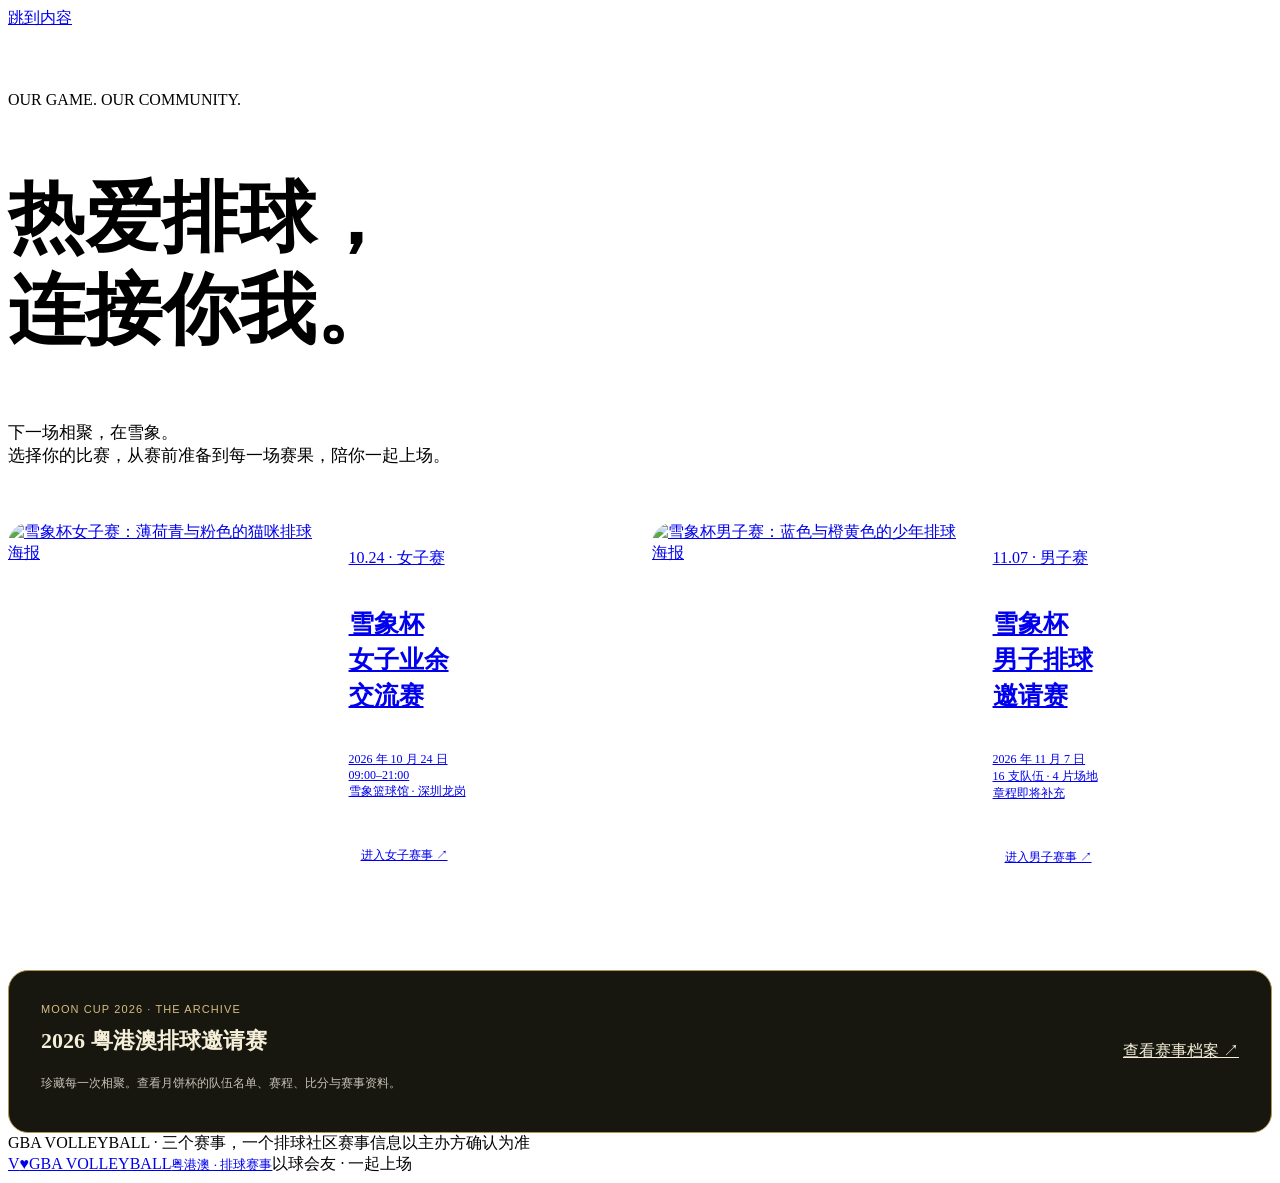
==== commit 4dd9d56b: "Add files via upload" ====
--- a/index.html
+++ b/index.html
@@ -1,2637 +1 @@
-<!doctype html>
-<html lang="zh-CN">
-<head>
-<meta charset="utf-8">
-<meta name="viewport" content="width=device-width,initial-scale=1">
-<meta name="theme-color" content="#0B0906">
-<meta name="format-detection" content="telephone=no">
-<title>粤港澳排球邀请赛</title>
-<link rel="stylesheet" href="https://fonts.googleapis.com/css2?family=Noto+Sans+SC:wght@400;500;700;900&amp;family=Noto+Serif+SC:wght@700;900&amp;family=Barlow+Condensed:wght@500;600;700&amp;display=swap">
-<style id="app-style">
-:root{
-  --ink:#0B0906; --ink-1:#12100B; --ink-2:#1A1610; --ink-3:#241E14;
-  --line:#3A2F1D; --line-soft:#2A2317;
-  --gold:#E0B24F; --gold-hi:#F7E3A6; --gold-deep:#8C6421; --gold-dim:#A98B4E;
-  --paper:#F2ECE0; --muted:#9C907B; --muted-2:#6F6552;
-  --live:#E2574C; --done:#57A98A; --wait:#7A6E58;
-  --r:4px; --rl:10px;
-  --w:min(1120px, 100% - 32px);
-  color-scheme:dark;
-}
-*,*::before,*::after{box-sizing:border-box}
-html{-webkit-text-size-adjust:100%}
-body{margin:0;background:var(--ink);color:var(--paper);
-  font-family:"Noto Sans SC","PingFang SC","Hiragino Sans GB","Microsoft YaHei",system-ui,sans-serif;
-  font-size:15px;line-height:1.65;-webkit-font-smoothing:antialiased;overflow-x:hidden}
-img{max-width:100%;display:block}
-button,input,select,textarea{font:inherit;color:inherit}
-a{color:var(--gold);text-decoration:none}
-a:hover{color:var(--gold-hi)}
-:focus-visible{outline:2px solid var(--gold);outline-offset:2px}
-[hidden]{display:none !important}
-h1,h2,h3,h4,p{margin:0}
-table{border-collapse:collapse}
-
-/* ---------- 背景层：金光 · 天际线 · 纹样 ---------- */
-.bg{position:fixed;inset:0;pointer-events:none;z-index:0;overflow:hidden}
-.bg .glow{position:absolute;inset:0;
-  background:
-   radial-gradient(1150px 640px at 80% -10%, rgba(224,178,79,.20), transparent 62%),
-   radial-gradient(820px 560px at 2% 10%, rgba(140,100,33,.16), transparent 60%),
-   radial-gradient(1000px 760px at 50% 108%, rgba(224,178,79,.10), transparent 66%)}
-/* 斜向金色光带，取自海报的“光轨”元素 */
-.bg .rays{position:absolute;left:-40%;top:-30%;width:180%;height:170%;
-  transform:rotate(-19deg);opacity:.5;
-  background:repeating-linear-gradient(90deg,
-    transparent 0 62px,
-    rgba(224,178,79,.055) 62px 63px,
-    transparent 63px 96px,
-    rgba(247,227,166,.085) 96px 97.4px,
-    transparent 97.4px 190px);
-  -webkit-mask-image:radial-gradient(58% 46% at 62% 26%,#000 0%,transparent 78%);
-  mask-image:radial-gradient(58% 46% at 62% 26%,#000 0%,transparent 78%);
-  animation:drift 26s ease-in-out infinite alternate}
-@keyframes drift{from{transform:rotate(-19deg) translateX(0)}to{transform:rotate(-19deg) translateX(46px)}}
-/* 海报元素：金球 与 扣球剪影（纯设计元素，无文字） */
-.bg .el{position:absolute;mix-blend-mode:screen;display:block;pointer-events:none}
-.bg .elball{right:-14%;top:26px;width:70%;max-width:560px;opacity:.3;
-  -webkit-mask-image:radial-gradient(closest-side,#000 56%,transparent 96%);
-  mask-image:radial-gradient(closest-side,#000 56%,transparent 96%);
-  animation:float 15s ease-in-out infinite alternate}
-.bg .elplay{left:-9%;bottom:96px;width:46%;max-width:360px;opacity:.17;
-  -webkit-mask-image:linear-gradient(96deg,#000 46%,transparent 92%);
-  mask-image:linear-gradient(96deg,#000 46%,transparent 92%)}
-@keyframes float{from{transform:translateY(0) rotate(0deg)}to{transform:translateY(-16px) rotate(8deg)}}
-@media(min-width:900px){.bg .elball{width:40%;right:1%;top:10px}
-  .bg .elplay{width:22%;left:0;bottom:120px}}
-/* 右上角莲花 / 月饼纹样 */
-.bg .orn{position:absolute;right:-70px;top:52px;width:330px;height:330px;opacity:.22}
-.bg .orn2{position:absolute;left:-90px;bottom:190px;width:260px;height:260px;opacity:.13}
-/* 底部粤港澳天际线 */
-.bg .sky{position:absolute;left:0;right:0;bottom:0;height:190px;opacity:.42}
-.bg .sky svg{width:100%;height:100%;display:block}
-@media(max-width:700px){.bg .orn{width:210px;height:210px;right:-64px;opacity:.19}
-  .bg .orn2{display:none}.bg .sky{height:130px;opacity:.34}.bg .rays{opacity:.34}}
-
-/* ---------- top bar ---------- */
-.bar{position:sticky;top:0;z-index:40;background:rgba(11,9,6,.9);
-  backdrop-filter:blur(14px);-webkit-backdrop-filter:blur(14px);
-  border-bottom:1px solid var(--line-soft)}
-.bar-in{width:var(--w);margin:0 auto;display:flex;align-items:center;gap:12px;height:54px}
-.brand{display:flex;align-items:center;gap:9px;min-width:0;flex:1}
-.seal{width:26px;height:26px;flex:none;border-radius:50%;
-  background:radial-gradient(circle at 34% 30%, var(--gold-hi), var(--gold) 42%, var(--gold-deep) 100%);
-  box-shadow:0 0 0 1px rgba(247,227,166,.4), 0 0 14px rgba(224,178,79,.35);position:relative}
-.seal::after{content:"";position:absolute;inset:6px;border-radius:50%;
-  border:1px solid rgba(11,9,6,.55)}
-.brand b{font-family:"Noto Serif SC",serif;font-weight:900;font-size:16px;letter-spacing:.06em;
-  background:linear-gradient(100deg,var(--gold-hi),var(--gold) 52%,var(--gold-deep));
-  -webkit-background-clip:text;background-clip:text;color:transparent;white-space:nowrap}
-.brand span{font-size:11px;color:var(--muted-2);letter-spacing:.14em;white-space:nowrap;
-  display:block;overflow:hidden;text-overflow:ellipsis}
-@media(max-width:480px){.brand span{font-size:9.5px;letter-spacing:.08em}}
-.bar-act{display:flex;gap:5px;flex:none}
-.mini.lang{padding:5px 8px;letter-spacing:.02em}
-@media(max-width:430px){
-  .bar-act{gap:4px}
-  .mini.lang{padding:5px 6px;font-size:11.5px}
-  .bar-act .mini{padding:5px 7px;font-size:11.5px}
-}
-.mini{border:1px solid var(--line);background:transparent;color:var(--muted);
-  border-radius:var(--r);padding:5px 9px;font-size:12px;cursor:pointer;white-space:nowrap;
-  transition:border-color .18s,color .18s}
-.mini:hover{border-color:var(--gold-deep);color:var(--gold)}
-.mini.on{border-color:var(--gold);color:var(--ink);background:var(--gold);font-weight:700}
-
-/* ---------- nav ---------- */
-.nav{position:sticky;top:54px;z-index:39;background:rgba(11,9,6,.94);
-  backdrop-filter:blur(14px);-webkit-backdrop-filter:blur(14px);
-  border-bottom:1px solid var(--line-soft)}
-.nav-in{width:var(--w);margin:0 auto;display:flex;gap:2px;overflow-x:auto;
-  scrollbar-width:none;-ms-overflow-style:none}
-.nav-in::-webkit-scrollbar{display:none}
-.tab{flex:none;border:0;background:transparent;color:var(--muted);cursor:pointer;
-  padding:11px 13px 9px;font-size:14px;font-weight:500;letter-spacing:.03em;
-  border-bottom:2px solid transparent;transition:color .18s,border-color .18s}
-.tab:hover{color:var(--paper)}
-.tab[aria-selected="true"]{color:var(--gold-hi);border-bottom-color:var(--gold);font-weight:700}
-.tab .dot{display:inline-block;width:6px;height:6px;border-radius:50%;background:var(--live);
-  margin-left:5px;vertical-align:middle;animation:pulse 1.6s infinite}
-@keyframes pulse{0%,100%{opacity:1}50%{opacity:.25}}
-
-/* ---------- shell ---------- */
-main{position:relative;z-index:1;width:var(--w);margin:0 auto;padding:22px 0 90px}
-.pane{display:none}
-.pane.on{display:block;animation:fade .35s ease both}
-@keyframes fade{from{opacity:0;transform:translateY(6px)}to{opacity:1;transform:none}}
-@media (prefers-reduced-motion:reduce){*{animation:none !important;transition:none !important}}
-
-/* section heads */
-.sh{display:flex;align-items:baseline;gap:10px;margin:26px 0 12px}
-.sh:first-child{margin-top:4px}
-.sh h2{font-family:"Noto Serif SC",serif;font-weight:700;font-size:17px;letter-spacing:.05em;color:var(--gold-hi)}
-.sh em{font-style:normal;font-size:11px;letter-spacing:.16em;color:var(--muted-2);text-transform:uppercase;
-  font-family:"Barlow Condensed",sans-serif}
-.sh .rule{flex:1;height:1px;background:linear-gradient(90deg,var(--gold-deep),transparent)}
-
-/* ---------- hero（用海报元素拼合） ---------- */
-.hero{position:relative;margin:-22px calc((100vw - var(--w)) / -2) 0;
-  padding:34px calc((100vw - var(--w)) / 2) 26px;overflow:hidden;isolation:isolate}
-.hero .helm{position:absolute;inset:0;z-index:-1;pointer-events:none}
-.hero .helm::after{content:"";position:absolute;inset:0;
-  background:linear-gradient(96deg,rgba(11,9,6,.9) 2%,rgba(11,9,6,.6) 44%,rgba(11,9,6,.18) 80%,transparent)}
-.hero .eyeb{font-family:"Barlow Condensed",sans-serif;font-size:11px;letter-spacing:.32em;
-  color:var(--gold-dim);text-transform:uppercase}
-.hero .yr{font-family:"Barlow Condensed",sans-serif;font-size:clamp(46px,15vw,86px);font-weight:700;
-  line-height:.86;letter-spacing:.01em;margin-top:6px;
-  background:linear-gradient(98deg,var(--gold-hi) 6%,var(--gold) 44%,var(--gold-deep) 98%);
-  -webkit-background-clip:text;background-clip:text;color:transparent}
-.hero .yr em{font-family:"Noto Serif SC",serif;font-style:normal;font-size:.26em;
-  letter-spacing:.1em;margin-left:10px;vertical-align:.85em}
-.hero h1{font-family:"Noto Serif SC",serif;font-weight:900;font-size:clamp(25px,7.6vw,42px);
-  line-height:1.16;letter-spacing:.03em;margin-top:6px;text-wrap:balance;
-  background:linear-gradient(96deg,var(--gold-hi) 4%,var(--gold) 50%,var(--gold-deep) 98%);
-  -webkit-background-clip:text;background-clip:text;color:transparent;
-  filter:drop-shadow(0 4px 18px rgba(224,178,79,.22))}
-.hero .slogan{margin-top:12px;font-size:12.5px;letter-spacing:.3em;color:var(--gold-dim)}
-.hero .en{margin-top:4px;font-family:"Barlow Condensed",sans-serif;font-size:10.5px;
-  letter-spacing:.16em;color:var(--muted-2);text-transform:uppercase}
-
-.facts{display:grid;grid-template-columns:1fr 1fr;gap:1px;
-  margin-top:18px;background:var(--line-soft);border:1px solid var(--line-soft);
-  border-radius:var(--rl);overflow:hidden}
-@media(min-width:700px){.facts{grid-template-columns:repeat(auto-fit,minmax(240px,1fr))}}
-.fact{background:rgba(18,16,11,.82);padding:12px 13px}
-.fact dt{font-size:10px;letter-spacing:.18em;color:var(--muted-2);margin-bottom:3px}
-.fact dd{margin:0;font-size:13.5px;font-weight:500;color:var(--paper);line-height:1.45}
-
-/* countdown */
-.cd{margin-top:16px;border:1px solid var(--gold-deep);border-radius:var(--rl);
-  background:linear-gradient(120deg,rgba(224,178,79,.14),rgba(18,16,11,.9) 62%);
-  padding:14px 16px;display:flex;align-items:center;gap:14px;flex-wrap:wrap}
-.cd .cdl{font-size:10.5px;letter-spacing:.24em;color:var(--gold-dim)}
-.cd .cdv{font-family:"Barlow Condensed",sans-serif;font-size:clamp(30px,9vw,40px);font-weight:700;
-  line-height:1;color:var(--gold-hi);font-variant-numeric:tabular-nums;letter-spacing:.02em;margin-top:3px}
-.cd .cdv small{font-size:.4em;color:var(--muted);margin:0 9px 0 3px;font-weight:500}
-
-
-/* 参赛队伍总览 */
-.tlist{display:grid;grid-template-columns:1fr;gap:1px;background:var(--line-soft);
-  border:1px solid var(--line-soft);border-radius:var(--rl);overflow:hidden}
-@media(min-width:660px){.tlist{grid-template-columns:1fr 1fr}}
-.tgh{background:var(--ink-3);padding:7px 13px;font-size:10.5px;letter-spacing:.22em;
-  color:var(--gold-dim);grid-column:1/-1}
-@media(min-width:660px){.tgh{grid-column:auto}}
-.trow{background:rgba(18,16,11,.86);padding:10px 13px;display:flex;align-items:center;gap:10px}
-.seed{font-family:"Barlow Condensed",sans-serif;font-size:13px;font-weight:700;letter-spacing:.04em;
-  min-width:26px;height:22px;display:inline-flex;align-items:center;justify-content:center;
-  border:1px solid var(--gold-deep);border-radius:3px;color:var(--gold);flex:none;
-  font-variant-numeric:tabular-nums}
-.trow .nm{font-size:14.5px;font-weight:500;overflow:hidden;text-overflow:ellipsis;white-space:nowrap}
-.trow .rg{margin-left:auto;font-size:11px;color:var(--muted-2);flex:none}
-
-/* ---------- announcements ---------- */
-.ann{border-left:2px solid var(--gold-deep);padding:2px 0 2px 14px;margin-bottom:14px}
-.ann.pin{border-left-color:var(--gold)}
-.ann h4{font-size:14.5px;font-weight:700;color:var(--paper);display:flex;gap:8px;align-items:center;flex-wrap:wrap}
-.ann time{font-family:"Barlow Condensed",sans-serif;font-size:12px;letter-spacing:.08em;color:var(--muted-2)}
-.ann p{font-size:13.5px;color:var(--muted);margin-top:3px;white-space:pre-wrap}
-.pinchip{font-size:10px;letter-spacing:.1em;background:var(--gold);color:var(--ink);
-  padding:1px 6px;border-radius:2px;font-weight:700}
-
-/* ---------- match rows ---------- */
-.slot{margin-bottom:2px}
-.slot-h{display:flex;align-items:center;gap:9px;padding:14px 0 6px}
-.slot-h b{font-family:"Barlow Condensed",sans-serif;font-size:15px;letter-spacing:.09em;
-  color:var(--gold-dim);font-variant-numeric:tabular-nums}
-.slot-h i{flex:1;height:1px;background:var(--line-soft);font-style:normal}
-.pairs{display:grid;grid-template-columns:1fr;gap:1px;background:var(--line-soft)}
-@media(min-width:760px){.pairs{grid-template-columns:1fr 1fr}
-  .pairs.one{grid-template-columns:1fr}}
-.m{background:var(--ink-1);padding:11px 13px;display:grid;
-  grid-template-columns:38px 1fr auto;gap:11px;align-items:center;position:relative}
-.m.live{background:linear-gradient(100deg,rgba(226,87,76,.13),var(--ink-2));
-  box-shadow:inset 2px 0 0 var(--live)}
-.m.final{background:var(--ink-1)}
-.m .no{font-family:"Barlow Condensed",sans-serif;font-size:19px;font-weight:600;
-  color:var(--muted-2);text-align:center;font-variant-numeric:tabular-nums;line-height:1}
-.m .no em{display:block;font-style:normal;font-size:9px;letter-spacing:.1em;color:var(--muted-2);margin-top:2px}
-.m .who{min-width:0}
-.side{display:flex;align-items:center;gap:8px;padding:1px 0}
-.side .nm{font-size:14.5px;font-weight:500;overflow:hidden;text-overflow:ellipsis;white-space:nowrap}
-.side .sc{margin-left:auto;font-family:"Barlow Condensed",sans-serif;font-size:19px;font-weight:700;
-  font-variant-numeric:tabular-nums;color:var(--muted-2);line-height:1.15;min-width:16px;text-align:right}
-.side.w .nm{color:var(--gold-hi);font-weight:700}
-.side.w .sc{color:var(--gold-hi)}
-.m .meta{display:flex;flex-direction:column;align-items:flex-end;gap:4px;flex:none}
-.chip{font-size:10px;letter-spacing:.1em;padding:2px 7px;border-radius:2px;
-  border:1px solid var(--line);color:var(--muted-2);white-space:nowrap}
-.chip.live{border-color:var(--live);color:#F2AAA3;background:rgba(226,87,76,.12)}
-.chip.final{border-color:var(--line);color:var(--done)}
-.chip.stage{border-color:var(--gold-deep);color:var(--gold-dim)}
-.sets{font-family:"Barlow Condensed",sans-serif;font-size:11.5px;letter-spacing:.06em;
-  color:var(--muted-2);font-variant-numeric:tabular-nums;white-space:nowrap}
-.m .ref{font-size:10.5px;color:var(--muted-2)}
-.divider{grid-column:1/-1;background:var(--ink-3);color:var(--gold-dim);font-size:12px;
-  letter-spacing:.24em;text-align:center;padding:7px}
-
-/* filters */
-.filters{display:flex;gap:6px;flex-wrap:wrap;margin:6px 0 2px}
-
-/* ---------- 赛程总览表 ---------- */
-.ovt{width:100%;min-width:720px;font-size:12.5px;border-collapse:collapse}
-.ovt th,.ovt td{border:1px solid var(--line-soft);padding:6px 7px;text-align:center;
-  font-variant-numeric:tabular-nums;white-space:nowrap}
-.ovt thead th{background:var(--ink-3);color:var(--gold-dim);font-weight:500;font-size:10.5px;
-  letter-spacing:.1em}
-.ovt .day,.ovt .ev{background:var(--ink-2);color:var(--gold-dim);font-size:11.5px;
-  letter-spacing:.2em;text-align:left;padding-left:13px;position:sticky;left:0}
-.ovt .ev{letter-spacing:.26em}
-.ovt .no2{font-family:"Barlow Condensed",sans-serif;font-size:15px;font-weight:600;color:var(--muted-2)}
-.ovt .tm{color:var(--paper);min-width:74px;max-width:132px;overflow:hidden;text-overflow:ellipsis}
-.ovt .vs{color:var(--muted-2);font-family:"Barlow Condensed",sans-serif;font-size:11px;
-  letter-spacing:.08em;width:26px}
-.ovt .vs.hasc{width:auto;min-width:56px;padding:5px 6px;line-height:1.15}
-.ovt .sc2{display:block;font-family:"Barlow Condensed",sans-serif;font-size:15px;font-weight:700;color:var(--gold-hi)}
-.ovt .vs.ip .sc2{color:var(--live)}
-.ovt .sd2{display:block;margin-top:3px;padding-top:3px;border-top:1px solid var(--line-soft);
-  font-family:"Barlow Condensed",sans-serif;font-size:11px;font-weight:500;color:var(--muted)}
-.ovt .sd2 i{display:block;font-style:normal;line-height:1.35;white-space:nowrap}
-.ovt .ipt{display:block;margin-top:2px;font-size:9px;letter-spacing:.14em;color:var(--live)}
-.ovt .w2{color:var(--gold-hi);font-weight:700}
-.ovt .g2{color:var(--muted-2);font-size:11px}
-.ovt tr.live2 td{background:rgba(226,87,76,.1)}
-
-/* ---------- 抽签 ---------- */
-.board{display:grid;grid-template-columns:1fr;gap:14px;margin-bottom:18px}
-@media(min-width:680px){.board{grid-template-columns:1fr 1fr}}
-.bgrp{border:1px solid var(--line-soft);border-radius:var(--rl);background:var(--ink-1);overflow:hidden}
-.bgrp h3{background:var(--ink-3);padding:8px 13px;font-size:11.5px;letter-spacing:.22em;
-  color:var(--gold-dim);display:flex;align-items:center;gap:8px}
-.bgrp h3 span{margin-left:auto;font-family:"Barlow Condensed",sans-serif;font-size:13px;color:var(--muted-2)}
-.bslot{display:flex;align-items:center;gap:10px;padding:10px 13px;border-top:1px solid var(--line-soft);
-  transition:background .6s}
-.bslot .sc3{font-family:"Barlow Condensed",sans-serif;font-size:13px;font-weight:700;
-  min-width:28px;height:23px;display:inline-flex;align-items:center;justify-content:center;
-  border:1px solid var(--line);border-radius:3px;color:var(--muted-2);flex:none}
-.bslot.taken .sc3{border-color:var(--gold-deep);color:var(--gold)}
-.bslot .nm3{font-size:14.5px;color:var(--muted-2);overflow:hidden;text-overflow:ellipsis;white-space:nowrap}
-.bslot.taken .nm3{color:var(--paper);font-weight:500}
-.bslot .rg3{margin-left:auto;font-size:10.5px;color:var(--muted-2);flex:none;
-  border:1px solid var(--line-soft);border-radius:2px;padding:1px 6px}
-.bslot.fresh{background:linear-gradient(90deg,rgba(224,178,79,.28),transparent 78%)}
-
-.gates{display:grid;grid-template-columns:1fr;gap:10px}
-@media(min-width:440px){.gates{grid-template-columns:1fr 1fr}}
-@media(min-width:900px){.gates{grid-template-columns:repeat(4,1fr)}}
-.gate2{border:1px solid var(--line-soft);border-radius:var(--rl);background:var(--ink-1);
-  padding:16px 15px;text-align:left;cursor:pointer;transition:border-color .2s,transform .2s;width:100%}
-.gate2:hover:not(:disabled){border-color:var(--gold-deep);transform:translateY(-2px)}
-.gate2:disabled{opacity:.42;cursor:not-allowed}
-.gate2 .gl{font-family:"Noto Serif SC",serif;font-size:18px;font-weight:700;color:var(--gold-hi)}
-.gate2 .gq{font-size:11.5px;color:var(--muted-2);margin-top:5px;line-height:1.6}
-.gate2 .gn{margin-top:9px;font-family:"Barlow Condensed",sans-serif;font-size:12px;
-  letter-spacing:.14em;color:var(--gold)}
-
-.drawbox{border:1px solid var(--gold-deep);border-radius:var(--rl);padding:18px;
-  background:linear-gradient(155deg,rgba(224,178,79,.13),var(--ink-1))}
-.drawbox h4{font-family:"Noto Serif SC",serif;font-size:17px;color:var(--gold-hi)}
-.drawbox p{font-size:12.5px;color:var(--muted);margin-top:6px}
-.roller{margin:18px 0 6px;text-align:center;border:1px solid var(--line);border-radius:var(--rl);
-  background:var(--ink);padding:26px 14px;position:relative;overflow:hidden}
-.roller .rv{font-family:"Barlow Condensed",sans-serif;font-size:clamp(48px,17vw,74px);font-weight:700;
-  line-height:1;letter-spacing:.04em;color:var(--gold-hi);font-variant-numeric:tabular-nums}
-.roller.spin .rv{opacity:.55;filter:blur(.6px)}
-.roller.done{border-color:var(--gold);box-shadow:0 0 30px rgba(224,178,79,.28) inset}
-.roller.done .rv{background:linear-gradient(96deg,var(--gold-hi),var(--gold) 58%,var(--gold-deep));
-  -webkit-background-clip:text;background-clip:text;color:transparent;
-  animation:pop .55s cubic-bezier(.2,1.5,.4,1)}
-@keyframes pop{from{transform:scale(.72);opacity:0}to{transform:scale(1);opacity:1}}
-.roller .rl2{font-size:11px;letter-spacing:.26em;color:var(--gold-dim);margin-top:10px}
-.roller .rteam{font-family:"Noto Serif SC",serif;font-size:18px;font-weight:700;
-  color:var(--paper);margin-top:8px}
-
-/* ---------- standings ---------- */
-.tbl-wrap{overflow-x:auto;border:1px solid var(--line-soft);border-radius:var(--rl);background:var(--ink-1)}
-table.st{width:100%;min-width:520px;font-size:13.5px}
-table.st th,table.st td{padding:9px 10px;text-align:center;border-bottom:1px solid var(--line-soft);
-  font-variant-numeric:tabular-nums;white-space:nowrap}
-table.st th{font-size:10.5px;letter-spacing:.12em;color:var(--muted-2);font-weight:500;
-  background:var(--ink-2);position:sticky;top:0}
-table.st td:nth-child(2){text-align:left;font-weight:500}
-table.st tr:last-child td{border-bottom:0}
-table.st .rk{font-family:"Barlow Condensed",sans-serif;font-size:17px;font-weight:700;color:var(--muted-2)}
-table.st tr.top .rk{color:var(--gold-hi)}
-table.st tr.top td:nth-child(2){color:var(--gold-hi)}
-table.st tr.qual{box-shadow:inset 2px 0 0 var(--gold-deep)}
-.mx{width:100%;min-width:760px;font-size:12px}
-.mx th,.mx td{border:1px solid var(--line-soft);padding:6px 5px;text-align:center;
-  font-variant-numeric:tabular-nums;vertical-align:middle}
-.mx th{background:var(--ink-2);color:var(--muted-2);font-weight:500;font-size:11px}
-.mx td.self{background:var(--ink-3)}
-.mx td.res{font-family:"Barlow Condensed",sans-serif;font-size:15px;font-weight:600;line-height:1.15;
-  min-width:58px;padding:5px 4px}
-.mx td.res small{display:block;margin-top:3px;padding-top:3px;
-  border-top:1px solid var(--line-soft);font-family:"Barlow Condensed",sans-serif;
-  font-size:11.5px;color:var(--muted);font-weight:500;letter-spacing:.2px}
-.mx td.res small i{display:block;font-style:normal;line-height:1.35;white-space:nowrap}
-.mx td.res small i.l{color:var(--muted-2)}
-.mx td.win{color:var(--gold-hi)}
-.mx td.res.ip{color:var(--live);background:rgba(226,87,76,.07)}
-.mx td.res .ipt2{display:block;margin-top:2px;font-family:"Noto Sans SC",sans-serif;
-  font-size:8.5px;letter-spacing:.14em;color:var(--live);font-weight:400}
-
-/* ---------- bracket（球赛转播风格） ---------- */
-.scroller{overflow-x:auto;overflow-y:visible;-webkit-overflow-scrolling:touch;
-  scrollbar-width:none;padding:30px 0 6px;margin:0 -16px;scroll-snap-type:x proximity}
-.scroller::-webkit-scrollbar{display:none}
-.swipe{display:flex;align-items:center;gap:7px;font-size:11px;letter-spacing:.12em;
-  color:var(--muted-2);margin:6px 0 2px;position:relative;z-index:2}
-.swipe i{flex:1;height:1px;background:linear-gradient(90deg,var(--line),transparent);font-style:normal}
-@media(min-width:900px){.swipe{display:none}}
-
-.tree{display:flex;align-items:stretch;min-width:706px;padding:0 16px}
-.rnd{flex:1;display:flex;flex-direction:column;min-width:0;position:relative;padding:0 19px;
-  scroll-snap-align:center}
-.rnd>h3{position:absolute;top:-24px;left:19px;right:19px;margin:0;
-  font-family:"Barlow Condensed",sans-serif;font-size:12px;font-weight:700;letter-spacing:.22em;
-  color:var(--gold-dim);text-transform:uppercase;white-space:nowrap;overflow:hidden;text-overflow:ellipsis}
-.rnd>h3 b{color:var(--gold-hi);font-family:"Noto Sans SC",sans-serif;font-weight:700;
-  letter-spacing:.08em;margin-right:7px}
-.rnd .stack{flex:1;display:flex;flex-direction:column;justify-content:space-around;position:relative}
-.pair{flex:1;display:flex;flex-direction:column;justify-content:space-around;position:relative}
-.r1 .bm::after,.r2 .bm::after{content:"";position:absolute;right:-19px;top:50%;width:19px;height:1px;
-  background:var(--line);transition:background .5s,box-shadow .5s}
-.r1 .bm.adv::after,.r2 .bm.adv::after{background:var(--gold);box-shadow:0 0 8px rgba(224,178,79,.6)}
-.pair::after{content:"";position:absolute;right:-19px;top:25%;bottom:25%;width:1px;background:var(--line)}
-.pair.solved::after{background:linear-gradient(180deg,var(--gold-deep),var(--gold),var(--gold-deep));
-  box-shadow:0 0 8px rgba(224,178,79,.35)}
-.r2 .pair::before,.r3 .pair::before{content:"";position:absolute;left:-19px;top:50%;width:19px;height:1px;
-  background:var(--line)}
-.r2 .pair.fed::before,.r3 .pair.fed::before{background:var(--gold);box-shadow:0 0 8px rgba(224,178,79,.55)}
-.r3 .stack{justify-content:center;gap:14px}
-
-.bm{background:linear-gradient(158deg,var(--ink-2),var(--ink-1));
-  border:1px solid var(--line-soft);border-radius:7px;padding:0;overflow:hidden;
-  position:relative;transition:border-color .25s,box-shadow .25s,transform .2s}
-.bm:hover{border-color:var(--gold-deep);transform:translateY(-1px)}
-.bm.gold{border-color:var(--gold-deep)}
-.bm .bt{display:flex;align-items:center;gap:7px;font-family:"Barlow Condensed",sans-serif;
-  font-size:11px;letter-spacing:.12em;color:var(--muted-2);
-  background:rgba(36,30,20,.75);padding:4px 9px;border-bottom:1px solid var(--line-soft)}
-.bm.gold .bt{background:linear-gradient(90deg,rgba(224,178,79,.24),rgba(36,30,20,.7));color:var(--gold-hi)}
-.bm .bt .rt{margin-left:auto;color:inherit;opacity:.85}
-.bm .bt .onairdot{width:6px;height:6px;border-radius:50%;background:var(--live);
-  animation:pulse 1.4s infinite;flex:none}
-.bs{display:flex;align-items:center;gap:9px;padding:8px 10px;position:relative}
-.bs+.bs{border-top:1px solid rgba(58,47,29,.55)}
-.bs .sd{font-family:"Barlow Condensed",sans-serif;font-size:11.5px;font-weight:700;
-  min-width:24px;height:19px;display:inline-flex;align-items:center;justify-content:center;
-  border:1px solid var(--line);border-radius:3px;color:var(--muted-2);flex:none;letter-spacing:.02em}
-.bs .nm{font-size:14px;overflow:hidden;text-overflow:ellipsis;white-space:nowrap;color:var(--muted)}
-.bs .sc{margin-left:auto;font-family:"Barlow Condensed",sans-serif;font-weight:700;
-  font-size:20px;color:var(--muted-2);flex:none;font-variant-numeric:tabular-nums;line-height:1}
-.bs.w{background:linear-gradient(90deg,rgba(224,178,79,.13),transparent 72%)}
-.bs.w::before{content:"";position:absolute;left:0;top:0;bottom:0;width:3px;background:var(--gold);
-  box-shadow:0 0 10px rgba(224,178,79,.8)}
-.bs.w .nm{color:var(--gold-hi);font-weight:700}
-.bs.w .sc{color:var(--gold-hi)}
-.bs.w .sd{border-color:var(--gold-deep);color:var(--gold)}
-.bm .setline{font-family:"Barlow Condensed",sans-serif;font-size:11px;letter-spacing:.1em;
-  color:var(--muted-2);padding:4px 10px 6px;border-top:1px solid rgba(58,47,29,.4);
-  font-variant-numeric:tabular-nums}
-
-/* 冠军牌 */
-.champ{border:1px solid var(--gold-deep);border-radius:var(--rl);padding:20px 16px;text-align:center;
-  position:relative;overflow:hidden;
-  background:linear-gradient(155deg,rgba(224,178,79,.22),rgba(140,100,33,.08) 58%,var(--ink-1))}
-.champ::after{content:"";position:absolute;top:0;left:-60%;width:45%;height:100%;
-  background:linear-gradient(100deg,transparent,rgba(247,227,166,.25),transparent);
-  animation:sweep 4.6s ease-in-out infinite}
-@keyframes sweep{0%{left:-60%}55%,100%{left:130%}}
-.champ .cup{font-size:28px;line-height:1}
-.champ .cl{font-family:"Barlow Condensed",sans-serif;font-size:11px;letter-spacing:.34em;
-  color:var(--gold-dim);margin-top:8px}
-.champ .cn{font-family:"Noto Serif SC",serif;font-size:22px;font-weight:900;margin-top:5px;
-  background:linear-gradient(96deg,var(--gold-hi),var(--gold) 60%,var(--gold-deep));
-  -webkit-background-clip:text;background-clip:text;color:transparent}
-.champ .cn.tbd{background:none;color:var(--muted-2);font-size:16px;font-weight:700}
-.champ .sub{font-size:11.5px;color:var(--muted-2);margin-top:9px}
-/* 名次赛列表 */
-.rank-list{display:grid;grid-template-columns:1fr;gap:10px;margin-top:10px}
-@media(min-width:620px){.rank-list{grid-template-columns:1fr 1fr}}
-@media(min-width:980px){.rank-list{grid-template-columns:repeat(4,1fr)}}
-
-/* ---------- teams ---------- */
-.tg{display:grid;grid-template-columns:repeat(auto-fill,minmax(228px,1fr));gap:1px;
-  background:var(--line-soft);border:1px solid var(--line-soft);border-radius:var(--rl);overflow:hidden}
-.tc{background:var(--ink-1);padding:14px}
-.tc .code{font-family:"Barlow Condensed",sans-serif;font-size:12px;letter-spacing:.16em;color:var(--gold-deep)}
-.tc h4{font-size:16px;font-weight:700;margin-top:2px;color:var(--paper)}
-.tc .rg{font-size:11.5px;color:var(--muted-2);margin-top:2px}
-.tc p{font-size:12.5px;color:var(--muted);margin-top:8px;white-space:pre-wrap}
-.tc details{margin-top:10px}
-.tc summary{font-size:12px;color:var(--gold-dim);cursor:pointer;list-style:none;
-  border-top:1px solid var(--line-soft);padding-top:8px}
-.tc summary::-webkit-details-marker{display:none}
-.tc summary::after{content:" ▾"}
-.tc details[open] summary::after{content:" ▴"}
-.roster{margin-top:8px;font-size:12.5px}
-.roster div{display:flex;gap:8px;padding:3px 0;border-bottom:1px solid var(--line-soft)}
-.roster div:last-child{border:0}
-.roster .n{font-family:"Barlow Condensed",sans-serif;width:26px;color:var(--gold-dim);
-  font-variant-numeric:tabular-nums;font-size:14px}
-.roster .p{margin-left:auto;color:var(--muted-2);font-size:11.5px}
-.cap{color:var(--gold);font-size:10px;border:1px solid var(--gold-deep);padding:0 4px;border-radius:2px}
-
-/* ---------- live streams ---------- */
-.lv{display:grid;grid-template-columns:repeat(auto-fill,minmax(258px,1fr));gap:12px}
-.srch{margin-top:10px;padding-top:10px;border-top:1px solid var(--line-soft)}
-.srch span{font-size:12px;color:var(--muted-2)}
-.srch b{display:block;margin:5px 0 9px;font-size:16px;font-weight:700;color:var(--gold-hi);
-  letter-spacing:.02em;word-break:break-all;-webkit-user-select:all;user-select:all}
-.lvc{position:relative;display:block;background:var(--ink-1);border:1px solid var(--line-soft);
-  border-radius:var(--rl);padding:15px 16px;overflow:hidden;transition:border-color .2s,transform .2s}
-a.lvc:hover{border-color:var(--gold-deep);transform:translateY(-2px)}
-.lvc::before{content:"";position:absolute;left:0;top:0;bottom:0;width:3px;background:var(--plat,var(--gold-deep))}
-.lvc .pl{display:flex;align-items:center;gap:7px;font-size:11px;letter-spacing:.14em;color:var(--plat,var(--gold-dim))}
-.lvc .pl b{display:inline-flex;align-items:center;justify-content:center;width:20px;height:20px;
-  border-radius:5px;background:var(--plat,var(--gold-deep));color:#12100B;font-size:11px;font-weight:700;
-  letter-spacing:0;flex:none}
-.lvc h4{font-size:15.5px;font-weight:700;color:var(--paper);margin-top:8px}
-.lvc p{font-size:12.5px;color:var(--muted);margin-top:5px;white-space:pre-wrap}
-.lvc .go{margin-top:10px;font-size:11.5px;letter-spacing:.14em;color:var(--gold)}
-.onair{display:inline-flex;align-items:center;gap:5px;font-size:10.5px;letter-spacing:.12em;
-  color:#F2AAA3;background:rgba(226,87,76,.15);border:1px solid var(--live);
-  padding:1px 7px;border-radius:2px;margin-left:auto}
-.onair i{width:6px;height:6px;border-radius:50%;background:var(--live);animation:pulse 1.4s infinite;font-style:normal}
-
-/* ---------- cards / links ---------- */
-.cards{display:grid;grid-template-columns:repeat(auto-fill,minmax(250px,1fr));gap:12px}
-.card{background:var(--ink-1);border:1px solid var(--line-soft);border-radius:var(--rl);
-  padding:15px;display:block;transition:border-color .2s,transform .2s}
-a.card:hover{border-color:var(--gold-deep);transform:translateY(-2px)}
-.card h4{font-size:15px;font-weight:700;color:var(--paper)}
-.card p{font-size:12.5px;color:var(--muted);margin-top:5px;white-space:pre-wrap}
-.card .go{margin-top:9px;font-size:11.5px;letter-spacing:.14em;color:var(--gold)}
-.empty{color:var(--muted-2);font-size:13px;padding:22px;text-align:center;
-  border:1px dashed var(--line);border-radius:var(--rl)}
-
-/* awards */
-.podium{display:grid;grid-template-columns:1fr;gap:1px;background:var(--line-soft);
-  border:1px solid var(--line-soft);border-radius:var(--rl);overflow:hidden}
-@media(min-width:640px){.podium{grid-template-columns:repeat(3,1fr)}}
-.pd{background:var(--ink-1);padding:18px 16px;text-align:center}
-.pd .pl{font-size:11px;letter-spacing:.24em;color:var(--muted-2)}
-.pd .pn{font-family:"Noto Serif SC",serif;font-size:20px;font-weight:700;margin-top:6px;color:var(--paper)}
-.pd .pp{font-size:12px;color:var(--muted-2);margin-top:4px}
-.pd.g{background:linear-gradient(165deg,rgba(224,178,79,.14),var(--ink-1))}
-.pd.g .pl{color:var(--gold)}
-.pd.g .pn{background:linear-gradient(96deg,var(--gold-hi),var(--gold));
-  -webkit-background-clip:text;background-clip:text;color:transparent}
-.aw{display:grid;grid-template-columns:repeat(auto-fill,minmax(190px,1fr));gap:1px;
-  background:var(--line-soft);border:1px solid var(--line-soft);border-radius:var(--rl);overflow:hidden;margin-top:12px}
-.awi{background:var(--ink-1);padding:12px 14px}
-.awi .l{font-size:10.5px;letter-spacing:.16em;color:var(--muted-2)}
-.awi .v{font-size:15px;font-weight:700;margin-top:3px}
-.awi .t{font-size:11.5px;color:var(--muted-2)}
-
-/* ---------- 队伍清单 ---------- */
-.tmlist{display:grid;grid-template-columns:1fr;background:var(--line-soft);gap:1px;
-  border:1px solid var(--line-soft);border-radius:var(--rl);overflow:hidden}
-@media(min-width:720px){.tmlist{grid-template-columns:1fr 1fr}}
-.tmrow{display:flex;align-items:center;gap:13px;padding:15px 15px;width:100%;text-align:left;
-  background:rgba(18,16,11,.88);border:0;cursor:pointer;transition:background .2s}
-.tmrow:hover{background:var(--ink-3)}
-.tmrow .sd2{font-family:"Barlow Condensed",sans-serif;font-size:16px;font-weight:700;
-  min-width:38px;height:32px;display:inline-flex;align-items:center;justify-content:center;
-  border:1px solid var(--gold-deep);border-radius:4px;color:var(--gold);flex:none;
-  letter-spacing:.03em;background:rgba(224,178,79,.07)}
-.tmrow .mid{min-width:0;flex:1}
-.tmrow .nm4{display:block;font-family:"Noto Serif SC",serif;font-size:16.5px;font-weight:700;
-  color:var(--paper);overflow:hidden;text-overflow:ellipsis;white-space:nowrap;line-height:1.35}
-.tmrow .sub4{display:block;font-size:11.5px;color:var(--muted-2);margin-top:2px;letter-spacing:.06em;
-  overflow:hidden;text-overflow:ellipsis;white-space:nowrap}
-.tmrow .go4{flex:none;font-size:11px;letter-spacing:.12em;color:var(--gold-dim);
-  display:flex;align-items:center;gap:5px}
-.tmrow .go4 b{font-family:"Barlow Condensed",sans-serif;font-size:17px;font-weight:700;line-height:1}
-
-/* ---------- 全屏名单 ---------- */
-.rv{position:fixed;inset:0;z-index:80;background:var(--ink);display:flex;
-  flex-direction:column;-webkit-overflow-scrolling:touch}
-.rv .rvtop{display:flex;align-items:center;gap:11px;padding:12px 15px;flex:none;
-  border-bottom:1px solid var(--line-soft);background:rgba(11,9,6,.96)}
-.rv .rvtop .sd2{font-family:"Barlow Condensed",sans-serif;font-size:15px;font-weight:700;
-  min-width:34px;height:28px;display:inline-flex;align-items:center;justify-content:center;
-  border:1px solid var(--gold-deep);border-radius:4px;color:var(--gold);flex:none}
-.rv .rvtop h4{font-family:"Noto Serif SC",serif;font-size:16px;font-weight:700;
-  color:var(--gold-hi);flex:1;min-width:0;overflow:hidden;text-overflow:ellipsis;white-space:nowrap}
-.rv .rvx{border:1px solid var(--line);background:transparent;color:var(--muted);
-  border-radius:var(--r);padding:5px 11px;font-size:13px;cursor:pointer;flex:none}
-.rv .rvx:hover{border-color:var(--gold-deep);color:var(--gold)}
-.rv .rvbody{flex:1;overflow:auto;padding:14px 12px 4px;-webkit-overflow-scrolling:touch}
-.rv .rvbody img{width:100%;max-width:620px;margin:0 auto;display:block;border-radius:8px;
-  border:1px solid var(--line-soft)}
-.rv .rvhint{text-align:center;font-size:11px;color:var(--muted-2);padding:9px 0 2px}
-.rv .rvnav{flex:none;display:flex;align-items:center;gap:10px;padding:10px 15px;
-  border-top:1px solid var(--line-soft);background:rgba(11,9,6,.96)}
-.rv .rvnav button{flex:1;border:1px solid var(--line);background:transparent;color:var(--muted);
-  border-radius:var(--r);padding:11px 8px;font-size:13.5px;cursor:pointer}
-.rv .rvnav button:hover:not(:disabled){border-color:var(--gold-deep);color:var(--gold)}
-.rv .rvnav button:disabled{opacity:.35;cursor:not-allowed}
-.rv .rvcount{flex:none;font-family:"Barlow Condensed",sans-serif;font-size:14px;
-  color:var(--muted-2);letter-spacing:.08em;min-width:52px;text-align:center}
-.nolist{font-size:12px;color:var(--muted-2);margin-top:10px}
-
-/* notes */
-.note{border:1px solid var(--line-soft);border-radius:var(--rl);background:var(--ink-1);
-  padding:15px 16px;margin-bottom:10px}
-.note h4{font-size:14.5px;font-weight:700;color:var(--gold-hi)}
-.way{border:1px solid var(--line-soft);border-radius:var(--rl);background:var(--ink-1);
-  padding:14px 15px;margin-bottom:11px}
-.way .wh{display:flex;align-items:center;gap:10px;margin-bottom:9px}
-.way .wh i{font-style:normal;flex:none;font-size:11.5px;letter-spacing:.14em;color:var(--gold);
-  border:1px solid var(--gold-deep);border-radius:5px;padding:4px 9px}
-.way .wh b{font-size:14.5px;color:var(--gold-hi);font-weight:700}
-.way .wp{font-size:13px;color:var(--muted);line-height:1.75}
-.way ol.steps{margin:8px 0 0;padding:0;list-style:none;counter-reset:st}
-.way ol.steps li{counter-increment:st;position:relative;padding:8px 0 8px 30px;
-  font-size:13.5px;color:var(--muted);line-height:1.7}
-.way ol.steps li+li{border-top:1px solid var(--line-soft)}
-.way ol.steps li:before{content:counter(st);position:absolute;left:0;top:8px;
-  width:20px;height:20px;border-radius:50%;background:var(--ink-3);border:1px solid var(--gold-deep);
-  color:var(--gold);font-size:11px;font-weight:700;display:flex;align-items:center;justify-content:center}
-.way ol.steps li b{color:var(--paper);font-weight:700}
-.routeimg{display:block;width:100%;margin-top:12px;border-radius:8px;border:1px solid var(--line-soft)}
-.myhint{margin:2px 0 14px;padding:10px 12px;border:1px solid var(--gold-deep);border-radius:var(--rl);
-  background:rgba(224,178,79,.07);font-size:12.5px;color:var(--muted);line-height:1.7}
-.myhint b{color:var(--gold-hi);font-weight:700}
-.chip.duty{border-color:var(--gold-deep);color:var(--gold);background:rgba(224,178,79,.1)}
-.way .sub{margin-top:12px;padding-top:12px;border-top:1px solid var(--line-soft)}
-.way .sub:first-of-type{margin-top:4px}
-.way .sub h5{font-size:13.5px;font-weight:700;color:var(--paper);margin-bottom:6px}
-table.trip{width:100%;border-collapse:collapse;font-size:12px;margin-bottom:12px;table-layout:fixed}
-table.trip th{background:var(--ink-3);color:var(--gold-dim);font-weight:500;font-size:10.5px;
-  letter-spacing:.06em;padding:8px 7px;text-align:left;border:1px solid var(--line-soft)}
-table.trip th:nth-child(1),table.trip td:nth-child(1){width:26%}
-table.trip th:nth-child(3),table.trip td:nth-child(3){width:24%}
-table.trip td{padding:9px 7px;border:1px solid var(--line-soft);color:var(--muted);line-height:1.55;
-  vertical-align:middle;word-break:break-word}
-table.trip td:first-child{color:var(--paper)}
-table.trip td:last-child{color:var(--gold-dim);font-variant-numeric:tabular-nums}
-table.trip td b{color:var(--gold-hi);font-weight:700}
-table.trip tr.hi td{background:rgba(224,178,79,.07)}
-.note p{font-size:13.5px;color:var(--muted);margin-top:6px;white-space:pre-wrap}
-
-/* ---------- admin ---------- */
-.adm{position:fixed;inset:0;z-index:60;background:rgba(6,5,3,.97);overflow-y:auto;
-  backdrop-filter:blur(6px);-webkit-backdrop-filter:blur(6px)}
-.adm-in{width:var(--w);margin:0 auto;padding:18px 0 100px}
-.adm-h{display:flex;align-items:center;gap:10px;padding:8px 0 14px;position:sticky;top:0;
-  background:rgba(6,5,3,.97);z-index:2;border-bottom:1px solid var(--line-soft);margin-bottom:14px}
-.adm-h h2{font-family:"Noto Serif SC",serif;font-size:17px;color:var(--gold-hi);flex:1}
-.btn{border:1px solid var(--gold-deep);background:transparent;color:var(--gold);
-  border-radius:var(--r);padding:8px 14px;font-size:13px;cursor:pointer;font-weight:500;
-  transition:background .18s,color .18s}
-.btn:hover{background:rgba(224,178,79,.12)}
-.btn.pri{background:var(--gold);border-color:var(--gold);color:var(--ink);font-weight:700}
-.btn.pri:hover{background:var(--gold-hi)}
-.btn.gh{border-color:var(--line);color:var(--muted)}
-.btn:disabled{opacity:.45;cursor:not-allowed}
-.fld{margin-bottom:11px}
-.fld label{display:block;font-size:11px;letter-spacing:.13em;color:var(--muted-2);margin-bottom:4px}
-.fld input,.fld textarea,.fld select{width:100%;background:var(--ink-2);border:1px solid var(--line);
-  border-radius:var(--r);padding:9px 10px;font-size:14px}
-.fld textarea{min-height:76px;resize:vertical;line-height:1.55}
-.fld input:focus,.fld textarea:focus,.fld select:focus{border-color:var(--gold-deep);outline:none}
-.row{display:grid;gap:10px;grid-template-columns:1fr 1fr}
-.box{border:1px solid var(--line-soft);border-radius:var(--rl);background:var(--ink-1);
-  padding:14px;margin-bottom:12px}
-.box>h4{font-size:13.5px;color:var(--gold-hi);margin-bottom:10px;display:flex;gap:8px;align-items:center;flex-wrap:wrap}
-.setrow{display:grid;grid-template-columns:44px 1fr 12px 1fr;gap:7px;align-items:center;margin-bottom:7px}
-.setrow span{font-size:11px;color:var(--muted-2);text-align:center}
-.setrow input{width:100%;background:var(--ink-2);border:1px solid var(--line);border-radius:var(--r);
-  padding:8px;text-align:center;font-family:"Barlow Condensed",sans-serif;font-size:18px;font-variant-numeric:tabular-nums}
-.savebar{position:fixed;left:0;right:0;bottom:0;z-index:61;background:rgba(11,9,6,.97);
-  border-top:1px solid var(--line);padding:11px 0}
-.savebar-in{width:var(--w);margin:0 auto;display:flex;gap:10px;align-items:center}
-.savebar .st{flex:1;font-size:12px;color:var(--muted-2)}
-.gate{max-width:340px;margin:16vh auto 0;text-align:center}
-.gate .seal{width:44px;height:44px;margin:0 auto 14px}
-.gate h3{font-family:"Noto Serif SC",serif;font-size:18px;color:var(--gold-hi);margin-bottom:14px}
-.pill{display:inline-flex;gap:5px;align-items:center;font-size:11px;color:var(--muted-2)}
-.foot{width:var(--w);margin:0 auto;padding:26px 0 40px;border-top:1px solid var(--line-soft);
-  font-size:11.5px;color:var(--muted-2);display:flex;gap:14px;flex-wrap:wrap;align-items:center}
-.toast{position:fixed;left:50%;bottom:82px;transform:translateX(-50%);z-index:70;
-  background:var(--ink-3);border:1px solid var(--gold-deep);color:var(--gold-hi);
-  padding:10px 18px;border-radius:var(--rl);font-size:13px;box-shadow:0 10px 30px rgba(0,0,0,.6)}
-/* ============================================================
-   手机端适配（<=560px）：居中、加大字号、表格改卡片
-   ============================================================ */
-@media(max-width:560px){
-  body{font-size:15.5px}
-
-  /* 顶栏：小屏藏掉英文副标，给按钮腾地方 */
-  .bar-in{height:52px;gap:8px}
-  .brand span{display:none}
-  .brand b{font-size:16.5px}
-  .bar-act .mini{padding:7px 9px;font-size:12px}
-
-  /* 导航：右侧渐隐，提示可以左右滑 */
-  .nav::after{content:"";position:absolute;right:0;top:0;bottom:0;width:26px;pointer-events:none;
-    background:linear-gradient(90deg,transparent,rgba(11,9,6,.94))}
-  .tab{padding:12px 12px 10px;font-size:14.5px}
-
-  /* 区块标题居中 */
-  .sh{display:block;text-align:center;margin:30px 0 14px}
-  .sh:first-child{margin-top:6px}
-  .sh h2{display:block;font-size:18px}
-  .sh em{display:block;margin-top:3px;font-size:10.5px}
-  .sh .rule{display:block;width:56px;height:2px;margin:9px auto 0;
-    background:linear-gradient(90deg,transparent,var(--gold),transparent)}
-
-  /* 首页头图整体居中 */
-  .hero{text-align:center;padding-top:30px;padding-bottom:22px}
-  .hero .helm::after{background:linear-gradient(180deg,rgba(11,9,6,.82),rgba(11,9,6,.55) 40%,rgba(11,9,6,.86))}
-  .hero .eyeb{letter-spacing:.22em;font-size:10.5px}
-  .hero .yr{margin-top:8px}
-  .hero .yr em{font-size:.24em;margin-left:8px}
-  .hero h1{font-size:clamp(26px,8.4vw,36px);margin-top:8px}
-  .hero .slogan{letter-spacing:.24em;font-size:13px;margin-top:14px}
-  .hero .en{font-size:10px;letter-spacing:.12em;margin-top:5px;
-    padding:0 4px;line-height:1.5}
-  .cd{justify-content:center;text-align:center;padding:16px 14px}
-  .cd>div{width:100%}
-  .cd .cdv{font-size:clamp(32px,10vw,42px);margin-top:5px}
-  .facts{text-align:center}
-  .fact{padding:13px 10px}
-  .fact dd{font-size:13px}
-
-  /* 交通速查表：小屏改成一条一张卡 */
-  table.trip{display:block;border:1px solid var(--line-soft);border-radius:var(--rl);
-    overflow:hidden;font-size:13px;margin-bottom:14px}
-  table.trip thead{display:none}
-  table.trip tbody{display:block}
-  table.trip tr{display:block;padding:11px 13px;background:rgba(18,16,11,.72)}
-  table.trip tr+tr{border-top:1px solid var(--line-soft)}
-  table.trip td{display:block;width:auto !important;border:0;padding:0;line-height:1.6}
-  table.trip td:first-child{color:var(--gold-hi);font-weight:700;font-size:14px;margin-bottom:2px}
-  table.trip td:nth-child(2){color:var(--muted);font-size:13px}
-  table.trip td:nth-child(3){color:var(--gold-dim);font-size:12px;margin-top:4px;
-    letter-spacing:.04em}
-
-  /* 路线卡片 */
-  .way{padding:15px 14px}
-  .way .wh b{font-size:15px}
-  .way .wp{font-size:13.5px}
-  .way ol.steps li{font-size:13.5px;padding-left:28px}
-  .way .sub h5{font-size:14px}
-  .routeimg{cursor:zoom-in}
-  .zoomtip{display:block;text-align:center;font-size:11.5px;color:var(--gold-dim);
-    letter-spacing:.06em;margin-top:7px}
-
-  /* 比赛卡片 */
-  .m .who b{font-size:15.5px}
-  .pairs{gap:10px}
-
-  /* 队伍清单：简介允许两行，不要半句就截断 */
-  .tmrow{padding:14px 13px;gap:11px}
-  .tmrow .sub4{white-space:normal;display:-webkit-box;-webkit-line-clamp:2;
-    -webkit-box-orient:vertical;line-height:1.55;font-size:12px}
-  .tmrow .nm4{font-size:16px}
-
-  /* 积分榜：小屏藏掉「分 得/失」「Z值」，让表格正好放得下 */
-  table.st{min-width:0;width:100%;font-size:13px}
-  table.st th:nth-child(8),table.st td:nth-child(8),
-  table.st th:nth-child(9),table.st td:nth-child(9){display:none}
-  table.st th,table.st td{padding-left:5px;padding-right:5px}
-
-  /* 榜单/奖项 */
-  .aw .val,.awrow .val{font-size:16px}
-}
-
-@media(max-width:380px){
-  .tab{padding:12px 10px;font-size:14px}
-  .hero h1{font-size:25px}
-  .bar-act .mini{padding:6px 7px;font-size:11.5px}
-}
-
-.onlymob{display:none}
-@media(max-width:560px){.onlymob{display:inline}}
-
-/* 图片放大浮层 */
-.zoom{position:fixed;inset:0;z-index:120;background:rgba(6,5,3,.96);
-  display:flex;align-items:center;justify-content:center;overflow:auto;
-  -webkit-overflow-scrolling:touch;padding:0}
-.zoom img{max-width:none;width:auto;min-width:100%;display:block;flex:none;margin:auto}
-.zoom .zx{position:fixed;top:14px;right:14px;z-index:2;border:1px solid var(--line);
-  background:rgba(11,9,6,.9);color:var(--paper);border-radius:var(--r);
-  padding:9px 13px;font-size:13px;cursor:pointer}
-
-</style>
-
-</head>
-<body>
-<div class="bg" aria-hidden="true">
- <div class="glow"></div>
- <div class="rays"></div>
- <img class="el elball" id="bgBall" alt="">
- <img class="el elplay" id="bgPlay" alt="">
- <svg class="orn" viewBox="0 0 200 200" fill="none" stroke="#E0B24F" stroke-width="1.1">
-   <circle cx="100" cy="100" r="78"/><circle cx="100" cy="100" r="62" stroke-opacity=".75"/>
-   <circle cx="100" cy="100" r="30" stroke-opacity=".9"/>
-   <g stroke-opacity=".8">
-     <path d="M100 38 C112 58 112 78 100 92 C88 78 88 58 100 38Z"/>
-     <path d="M100 162 C112 142 112 122 100 108 C88 122 88 142 100 162Z"/>
-     <path d="M38 100 C58 88 78 88 92 100 C78 112 58 112 38 100Z"/>
-     <path d="M162 100 C142 88 122 88 108 100 C122 112 142 112 162 100Z"/>
-     <path d="M56 56 C74 62 86 74 92 92 C74 86 62 74 56 56Z"/>
-     <path d="M144 56 C138 74 126 86 108 92 C114 74 126 62 144 56Z"/>
-     <path d="M56 144 C62 126 74 114 92 108 C86 126 74 138 56 144Z"/>
-     <path d="M144 144 C126 138 114 126 108 108 C126 114 138 126 144 144Z"/>
-   </g>
-   <g stroke-opacity=".5">
-     <path d="M100 22v14M100 164v14M22 100h14M164 100h14"/>
-   </g>
- </svg>
- <svg class="orn2" viewBox="0 0 200 200" fill="none" stroke="#E0B24F" stroke-width="1">
-   <circle cx="100" cy="100" r="86" stroke-dasharray="3 7"/>
-   <circle cx="100" cy="100" r="52"/>
-   <path d="M100 48 C124 72 124 128 100 152 C76 128 76 72 100 48Z" stroke-opacity=".7"/>
-   <path d="M48 100 C72 76 128 76 152 100 C128 124 72 124 48 100Z" stroke-opacity=".7"/>
- </svg>
- <svg class="sky" viewBox="0 0 1600 200" preserveAspectRatio="none" aria-hidden="true">
-  <defs>
-    <linearGradient id="skg" x1="0" y1="0" x2="0" y2="1">
-      <stop offset="0%" stop-color="#F7E3A6" stop-opacity=".55"/>
-      <stop offset="55%" stop-color="#E0B24F" stop-opacity=".3"/>
-      <stop offset="100%" stop-color="#8C6421" stop-opacity="0"/>
-    </linearGradient>
-    <linearGradient id="skl" x1="0" y1="0" x2="0" y2="1">
-      <stop offset="0%" stop-color="#F7E3A6" stop-opacity=".9"/>
-      <stop offset="100%" stop-color="#8C6421" stop-opacity=".15"/>
-    </linearGradient>
-  </defs>
-  <g fill="url(#skg)" stroke="url(#skl)" stroke-width="1">
-    <!-- 广州塔 -->
-    <path d="M92 200 L104 74 L100 42 L112 42 L108 74 L120 200Z"/>
-    <path d="M104 46h4v-22h-4z" fill="url(#skl)"/>
-    <!-- 城市群 -->
-    <path d="M150 200v-58h26v58zM182 200v-84h20v84zM208 200v-46h30v46z"/>
-    <path d="M250 200v-96h22v96zM278 200v-62h18v62z"/>
-    <!-- 港珠澳大桥 -->
-    <path d="M330 200v-40h6v40zM470 200v-40h6v40zM610 200v-40h6v40z" />
-    <path d="M320 162 C390 128 410 128 473 160 C536 128 556 128 620 162" fill="none" stroke="url(#skl)" stroke-width="1.6"/>
-    <path d="M333 160 L333 132 M473 158 L473 128 M613 160 L613 132" stroke="url(#skl)" stroke-width="1.4"/>
-    <path d="M333 134 L390 154 M333 134 L280 156 M473 130 L530 152 M473 130 L416 152 M613 134 L666 154 M613 134 L556 152"
-          fill="none" stroke="url(#skl)" stroke-width=".8" stroke-opacity=".7"/>
-    <!-- 大三巴牌坊 -->
-    <path d="M694 200v-96h116v96z"/>
-    <path d="M704 104h96v-22h-96zM714 82h76v-22h-76zM726 60 L752 34 L778 60Z"/>
-    <path d="M746 200v-52h12v52z" fill="#0B0906" fill-opacity=".85"/>
-    <path d="M716 176v-22h12v22zM776 176v-22h12v22z" fill="#0B0906" fill-opacity=".7"/>
-    <path d="M752 34v-12" stroke="url(#skl)" stroke-width="1.2"/>
-    <!-- 香港天际线 -->
-    <path d="M860 200v-70h24v70zM890 200v-104h18v104zM914 200v-52h26v52z"/>
-    <path d="M950 200 L950 92 L962 62 L974 92 L974 200Z"/>
-    <path d="M962 62v-24" stroke="url(#skl)" stroke-width="1.2"/>
-    <path d="M986 200v-88h22v88zM1014 200v-58h30v58zM1050 200v-118h16v118z"/>
-    <path d="M1058 82v-20" stroke="url(#skl)" stroke-width="1.2"/>
-    <path d="M1074 200v-64h26v64zM1108 200v-96h20v96zM1134 200v-44h34v44z"/>
-    <!-- 深圳 / 珠海一线 -->
-    <path d="M1190 200v-86h20v86zM1216 200v-56h28v56zM1252 200v-110h16v110z"/>
-    <path d="M1260 90v-22" stroke="url(#skl)" stroke-width="1.2"/>
-    <path d="M1276 200v-48h30v48zM1314 200v-78h22v78zM1344 200v-40h34v40z"/>
-    <path d="M1388 200v-92h18v92zM1414 200v-58h28v58zM1450 200v-72h20v72z"/>
-    <path d="M1478 200v-44h30v44zM1516 200v-100h16v100zM1540 200v-60h26v60zM1574 200v-34h26v34z"/>
-  </g>
-  <g stroke="#F7E3A6" stroke-opacity=".22" stroke-width=".7">
-    <path d="M0 200h1600"/>
-  </g>
- </svg>
-</div>
-<div id="app"></div>
-<noscript><p style="padding:40px;text-align:center">本页需要开启 JavaScript 才能显示赛事数据。</p></noscript>
-
-<script id="site-data" type="application/json">{"meta":{"title":"2026 第二届\n粤港澳男子排球邀请赛","short":"粤港澳排球邀请赛","eyebrow":"GUANGDONG · HONG KONG · MACAO","slogan":"携手共进 · 排球无界","sloganEn":"Together for progress, volleyball beyond borders","dates":"2026年9月26–27日","startISO":"2026-09-26T09:00:00+08:00","endISO":"2026-09-27T21:15:00+08:00","venue":"广州市白云区乐乐聚龙体育中心","venueNote":"两片场地同时进行比赛。请自备水与热身球；场馆内禁止吸烟及进食，请保持场地清洁。","venueMapUrl":"","ball":"Mikasa V200W / V300W","netHeight":"2.43 米","contact":"Kk 13246702868（微信 k8dong）","host":"2026 粤港澳男子排球邀请赛组委会","updated":""},"announcements":[{"title":"赛事官网上线","ts":"2026-09-02 16:00","pin":true,"body":"赛程、赛果、积分榜、照片直播都会在这里实时更新，建议收藏本页或转发到队伍群。"},{"title":"参赛名单截止提交","ts":"2026-09-04 18:00","pin":false,"body":"各队参赛名单需于 9 月 4 日下午 6 点前提交至组委会。名单公示后，如遇特殊情况可替换球员，不可增加球员；如报名球员多于 12 人，每场比赛前需现场确认 12 人上场名单。"}],"teams":[{"code":"A1","group":"A","name":"A1","region":"","intro":"","roster":[]},{"code":"A2","group":"A","name":"A2","region":"","intro":"","roster":[]},{"code":"A3","group":"A","name":"A3","region":"","intro":"","roster":[]},{"code":"A4","group":"A","name":"A4","region":"","intro":"","roster":[]},{"code":"A5","group":"A","name":"A5","region":"","intro":"","roster":[]},{"code":"A6","group":"A","name":"A6","region":"","intro":"","roster":[]},{"code":"B1","group":"B","name":"B1","region":"","intro":"","roster":[]},{"code":"B2","group":"B","name":"B2","region":"","intro":"","roster":[]},{"code":"B3","group":"B","name":"B3","region":"","intro":"","roster":[]},{"code":"B4","group":"B","name":"B4","region":"","intro":"","roster":[]},{"code":"B5","group":"B","name":"B5","region":"","intro":"","roster":[]},{"code":"B6","group":"B","name":"B6","region":"","intro":"","roster":[]}],"matches":[{"no":1,"day":"d1","time":"9:00-10:00","court":"场地一","stage":"小组赛","group":"A","a":{"t":"team","code":"A1"},"b":{"t":"team","code":"A2"},"ref":"A3","sets":[["",""],["",""],["",""]],"status":"upcoming"},{"no":2,"day":"d1","time":"9:00-10:00","court":"场地二","stage":"小组赛","group":"B","a":{"t":"team","code":"B1"},"b":{"t":"team","code":"B2"},"ref":"B3","sets":[["",""],["",""],["",""]],"status":"upcoming"},{"no":3,"day":"d1","time":"10:00-11:00","court":"场地一","stage":"小组赛","group":"A","a":{"t":"team","code":"A3"},"b":{"t":"team","code":"A5"},"ref":"A2","sets":[["",""],["",""],["",""]],"status":"upcoming"},{"no":4,"day":"d1","time":"10:00-11:00","court":"场地二","stage":"小组赛","group":"B","a":{"t":"team","code":"B3"},"b":{"t":"team","code":"B5"},"ref":"B2","sets":[["",""],["",""],["",""]],"status":"upcoming"},{"no":5,"day":"d1","time":"11:00-12:00","court":"场地一","stage":"小组赛","group":"A","a":{"t":"team","code":"A4"},"b":{"t":"team","code":"A6"},"ref":"A5","sets":[["",""],["",""],["",""]],"status":"upcoming"},{"no":6,"day":"d1","time":"11:00-12:00","court":"场地二","stage":"小组赛","group":"B","a":{"t":"team","code":"B4"},"b":{"t":"team","code":"B6"},"ref":"B5","sets":[["",""],["",""],["",""]],"status":"upcoming"},{"no":7,"day":"d1","time":"12:00-13:00","court":"场地一","stage":"小组赛","group":"A","a":{"t":"team","code":"A1"},"b":{"t":"team","code":"A3"},"ref":"A6","sets":[["",""],["",""],["",""]],"status":"upcoming"},{"no":8,"day":"d1","time":"12:00-13:00","court":"场地二","stage":"小组赛","group":"B","a":{"t":"team","code":"B1"},"b":{"t":"team","code":"B3"},"ref":"B6","sets":[["",""],["",""],["",""]],"status":"upcoming"},{"no":9,"day":"d1","time":"13:00-14:00","court":"场地一","stage":"小组赛","group":"A","a":{"t":"team","code":"A2"},"b":{"t":"team","code":"A5"},"ref":"A3","sets":[["",""],["",""],["",""]],"status":"upcoming"},{"no":10,"day":"d1","time":"13:00-14:00","court":"场地二","stage":"小组赛","group":"B","a":{"t":"team","code":"B2"},"b":{"t":"team","code":"B5"},"ref":"B3","sets":[["",""],["",""],["",""]],"status":"upcoming"},{"no":11,"day":"d1","time":"14:00-15:00","court":"场地一","stage":"小组赛","group":"A","a":{"t":"team","code":"A1"},"b":{"t":"team","code":"A6"},"ref":"A2","sets":[["",""],["",""],["",""]],"status":"upcoming"},{"no":12,"day":"d1","time":"14:00-15:00","court":"场地二","stage":"小组赛","group":"B","a":{"t":"team","code":"B1"},"b":{"t":"team","code":"B6"},"ref":"B2","sets":[["",""],["",""],["",""]],"status":"upcoming"},{"no":13,"day":"d1","time":"15:00-16:00","court":"场地一","stage":"小组赛","group":"A","a":{"t":"team","code":"A4"},"b":{"t":"team","code":"A5"},"ref":"A1","sets":[["",""],["",""],["",""]],"status":"upcoming"},{"no":14,"day":"d1","time":"15:00-16:00","court":"场地二","stage":"小组赛","group":"B","a":{"t":"team","code":"B4"},"b":{"t":"team","code":"B5"},"ref":"B1","sets":[["",""],["",""],["",""]],"status":"upcoming"},{"no":15,"day":"d1","time":"16:00-17:00","court":"场地一","stage":"小组赛","group":"A","a":{"t":"team","code":"A3"},"b":{"t":"team","code":"A6"},"ref":"A5","sets":[["",""],["",""],["",""]],"status":"upcoming"},{"no":16,"day":"d1","time":"16:00-17:00","court":"场地二","stage":"小组赛","group":"B","a":{"t":"team","code":"B3"},"b":{"t":"team","code":"B6"},"ref":"B5","sets":[["",""],["",""],["",""]],"status":"upcoming"},{"no":17,"day":"d1","time":"17:00-18:00","court":"场地一","stage":"小组赛","group":"A","a":{"t":"team","code":"A2"},"b":{"t":"team","code":"A4"},"ref":"A6","sets":[["",""],["",""],["",""]],"status":"upcoming"},{"no":18,"day":"d1","time":"17:00-18:00","court":"场地二","stage":"小组赛","group":"B","a":{"t":"team","code":"B2"},"b":{"t":"team","code":"B4"},"ref":"B6","sets":[["",""],["",""],["",""]],"status":"upcoming"},{"no":19,"day":"d1","time":"18:00-19:00","court":"场地一","stage":"小组赛","group":"A","a":{"t":"team","code":"A1"},"b":{"t":"team","code":"A5"},"ref":"A4","sets":[["",""],["",""],["",""]],"status":"upcoming"},{"no":20,"day":"d1","time":"18:00-19:00","court":"场地二","stage":"小组赛","group":"B","a":{"t":"team","code":"B1"},"b":{"t":"team","code":"B5"},"ref":"B4","sets":[["",""],["",""],["",""]],"status":"upcoming"},{"no":21,"day":"d1","time":"19:00-20:00","court":"场地一","stage":"小组赛","group":"A","a":{"t":"team","code":"A2"},"b":{"t":"team","code":"A6"},"ref":"A5","sets":[["",""],["",""],["",""]],"status":"upcoming"},{"no":22,"day":"d1","time":"19:00-20:00","court":"场地二","stage":"小组赛","group":"B","a":{"t":"team","code":"B2"},"b":{"t":"team","code":"B6"},"ref":"B5","sets":[["",""],["",""],["",""]],"status":"upcoming"},{"no":23,"day":"d1","time":"20:00-21:00","court":"场地一","stage":"小组赛","group":"A","a":{"t":"team","code":"A3"},"b":{"t":"team","code":"A4"},"ref":"A2","sets":[["",""],["",""],["",""]],"status":"upcoming"},{"no":24,"day":"d1","time":"20:00-21:00","court":"场地二","stage":"小组赛","group":"B","a":{"t":"team","code":"B3"},"b":{"t":"team","code":"B4"},"ref":"B2","sets":[["",""],["",""],["",""]],"status":"upcoming"},{"no":25,"day":"d2","time":"9:00-10:00","court":"场地一","stage":"小组赛","group":"A","a":{"t":"team","code":"A5"},"b":{"t":"team","code":"A6"},"ref":"A1","sets":[["",""],["",""],["",""]],"status":"upcoming"},{"no":26,"day":"d2","time":"9:00-10:00","court":"场地二","stage":"小组赛","group":"B","a":{"t":"team","code":"B5"},"b":{"t":"team","code":"B6"},"ref":"B1","sets":[["",""],["",""],["",""]],"status":"upcoming"},{"no":27,"day":"d2","time":"10:00-11:00","court":"场地一","stage":"小组赛","group":"A","a":{"t":"team","code":"A1"},"b":{"t":"team","code":"A4"},"ref":"A6","sets":[["",""],["",""],["",""]],"status":"upcoming"},{"no":28,"day":"d2","time":"10:00-11:00","court":"场地二","stage":"小组赛","group":"B","a":{"t":"team","code":"B1"},"b":{"t":"team","code":"B4"},"ref":"B6","sets":[["",""],["",""],["",""]],"status":"upcoming"},{"no":29,"day":"d2","time":"11:00-12:00","court":"场地一","stage":"小组赛","group":"A","a":{"t":"team","code":"A2"},"b":{"t":"team","code":"A3"},"ref":"A4","sets":[["",""],["",""],["",""]],"status":"upcoming"},{"no":30,"day":"d2","time":"11:00-12:00","court":"场地二","stage":"小组赛","group":"B","a":{"t":"team","code":"B2"},"b":{"t":"team","code":"B3"},"ref":"B4","sets":[["",""],["",""],["",""]],"status":"upcoming"},{"no":31,"day":"d2","time":"12:00-13:00","court":"场地一","stage":"排位赛","group":"","a":{"t":"rank","g":"A","r":5},"b":{"t":"rank","g":"B","r":6},"ref":"","sets":[["",""],["",""],["",""]],"status":"upcoming"},{"no":32,"day":"d2","time":"12:00-13:00","court":"场地二","stage":"排位赛","group":"","a":{"t":"rank","g":"A","r":6},"b":{"t":"rank","g":"B","r":5},"ref":"","sets":[["",""],["",""],["",""]],"status":"upcoming"},{"no":33,"day":"d2","time":"13:00-14:00","court":"场地一","stage":"八强赛","group":"","a":{"t":"rank","g":"A","r":1},"b":{"t":"rank","g":"B","r":4},"ref":"","sets":[["",""],["",""],["",""]],"status":"upcoming"},{"no":34,"day":"d2","time":"13:00-14:00","court":"场地二","stage":"八强赛","group":"","a":{"t":"rank","g":"A","r":4},"b":{"t":"rank","g":"B","r":1},"ref":"","sets":[["",""],["",""],["",""]],"status":"upcoming"},{"no":35,"day":"d2","time":"14:00-15:00","court":"场地一","stage":"八强赛","group":"","a":{"t":"rank","g":"A","r":3},"b":{"t":"rank","g":"B","r":2},"ref":"","sets":[["",""],["",""],["",""]],"status":"upcoming"},{"no":36,"day":"d2","time":"14:00-15:00","court":"场地二","stage":"八强赛","group":"","a":{"t":"rank","g":"A","r":2},"b":{"t":"rank","g":"B","r":3},"ref":"","sets":[["",""],["",""],["",""]],"status":"upcoming"},{"no":37,"day":"d2","time":"15:00-16:00","court":"场地一","stage":"9–10 名","group":"","a":{"t":"win","m":31},"b":{"t":"win","m":32},"ref":"","sets":[["",""],["",""],["",""]],"status":"upcoming"},{"no":38,"day":"d2","time":"15:00-16:00","court":"场地二","stage":"11–12 名","group":"","a":{"t":"lose","m":31},"b":{"t":"lose","m":32},"ref":"","sets":[["",""],["",""],["",""]],"status":"upcoming"},{"no":39,"day":"d2","time":"17:00-18:00","court":"场地一","stage":"排位赛","group":"","a":{"t":"lose","m":33},"b":{"t":"lose","m":35},"ref":"","sets":[["",""],["",""],["",""]],"status":"upcoming"},{"no":40,"day":"d2","time":"17:00-18:00","court":"场地二","stage":"排位赛","group":"","a":{"t":"lose","m":34},"b":{"t":"lose","m":36},"ref":"","sets":[["",""],["",""],["",""]],"status":"upcoming"},{"no":41,"day":"d2","time":"18:00-19:00","court":"场地一","stage":"四强赛","group":"","a":{"t":"win","m":33},"b":{"t":"win","m":35},"ref":"","sets":[["",""],["",""],["",""]],"status":"upcoming"},{"no":42,"day":"d2","time":"18:00-19:00","court":"场地二","stage":"四强赛","group":"","a":{"t":"win","m":34},"b":{"t":"win","m":36},"ref":"","sets":[["",""],["",""],["",""]],"status":"upcoming"},{"no":43,"day":"d2","time":"19:00-20:00","court":"场地一","stage":"5–6 名","group":"","a":{"t":"win","m":39},"b":{"t":"win","m":40},"ref":"","sets":[["",""],["",""],["",""]],"status":"upcoming"},{"no":44,"day":"d2","time":"19:00-20:00","court":"场地二","stage":"7–8 名","group":"","a":{"t":"lose","m":39},"b":{"t":"lose","m":40},"ref":"","sets":[["",""],["",""],["",""]],"status":"upcoming"},{"no":45,"day":"d2","time":"20:00-21:00","court":"场地一","stage":"冠军赛","group":"","a":{"t":"win","m":41},"b":{"t":"win","m":42},"ref":"","sets":[["",""],["",""],["",""]],"status":"upcoming"},{"no":46,"day":"d2","time":"20:00-21:00","court":"场地二","stage":"季军赛","group":"","a":{"t":"lose","m":41},"b":{"t":"lose","m":42},"ref":"","sets":[["",""],["",""],["",""]],"status":"upcoming"}],"events":[{"day":"d1","after":"12:00-13:00","title":"全 体 大 合 照"},{"day":"d2","after":"20:00-21:00","title":"颁 奖 典 礼 · 21:00"}],"streams":[{"platform":"xhs","title":"小红书 · 赛事直播","url":"","note":"","live":false},{"platform":"dy","title":"抖音 · 赛事直播","url":"","note":"","live":false}],"albums":[],"links":[],"awards":{"podium":{"champion":"","runner":"","third":""},"individual":[{"label":"最有价值球员 MVP","name":"","team":""},{"label":"最佳二传","name":"","team":""},{"label":"最佳主攻","name":"","team":""},{"label":"最佳副攻","name":"","team":""},{"label":"最佳接应二传","name":"","team":""},{"label":"最佳自由人","name":"","team":""}]},"draw":{"enabled":false,"local":{}},"notes":[{"title":"竞赛规则与赛制","body":"采用国家体育总局审定的《排球竞赛规则》。分两个阶段：第一阶段抽签分成 A / B 两组进行组内单循环积分赛；第二阶段按积分排名交叉决出名次。\n积分：2:0 获胜得 3 分、负队 0 分；2:1 获胜得 2 分、负队 1 分。排名依次比较 胜场 → 比赛积分 → C 值（胜局÷负局）→ Z 值（总得分÷总失分）。"},{"title":"队服要求","body":"所有参赛队伍必须统一比赛服装，球衣上有明显的号码显示；球裤上如有号码需统一；队长需有明确标识；自由人服装须明显区别于其他运动员。"},{"title":"裁判工作","body":"组委会负责主裁工作。各参赛队伍需根据赛程配合安排 一名副裁、两名司线员、一名翻分员 支持比赛，请按赛程表上的安排准时到位。"},{"title":"比赛纪律与安全","body":"1. 参赛前各队需签署自愿参赛及免责书。\n2. 各队需自行购买个人意外伤害保险，注意人员和财产安全。\n3. 注意比赛时间安排，服从现场管理；文明参赛，友谊第一。\n4. 保持场馆清洁，不破坏公共设施，不在场馆内吸烟及进食。\n5. 以上解释权属组委会。"}],"pwHash":"f9de05027c8aab18a7e03acb402fe38a8a00650b5da47475753024950f77060d"}</script>
-<script id="app-js">
-"use strict";
-/* ============ 粤港澳男子排球邀请赛 · 赛事中心 ============ */
-var BALL = "[data-uri]";
-var PLAYER = "[data-uri]";
-var FONTS = '<link rel="stylesheet" href="https://fonts.googleapis.com/css2?family=Noto+Sans+SC:wght@400;500;700;900&amp;family=Noto+Serif+SC:wght@700;900&amp;family=Barlow+Condensed:wght@500;600;700&amp;display=swap">';
-
-var D = JSON.parse(document.getElementById('site-data').textContent);
-var app = document.getElementById('app');
-var UI = { tab:'home', lang:(localStorage.getItem('mc_lang')||'hans'), admin:false, apane:'score',
-           fDay:'all', fTeam:'all', fCourt:'all', dirty:false, artifact:null, canWrite:null };
-
-/* ---------- helpers ---------- */
-function esc(s){return String(s==null?'':s).replace(/[&<>"']/g,function(c){
-  return {'&':'&amp;','<':'&lt;','>':'&gt;','"':'&quot;',"'":'&#39;'}[c];});}
-function el(id){return document.getElementById(id);}
-function toast(msg){var t=document.createElement('div');t.className='toast';t.textContent=msg;
-  document.body.appendChild(t);setTimeout(function(){t.remove();},2600);}
-function clone(o){return JSON.parse(JSON.stringify(o));}
-
-/* ---------- team / slot resolution ---------- */
-function teamByCode(c){for(var i=0;i<D.teams.length;i++){if(D.teams[i].code===c)return D.teams[i];}return null;}
-function teamName(c){var t=teamByCode(c);return t?(t.name||c):c;}
-function matchByNo(n){for(var i=0;i<D.matches.length;i++){if(D.matches[i].no===n)return D.matches[i];}return null;}
-
-function setsWon(m){var a=0,b=0;(m.sets||[]).forEach(function(s){
-  if(s&&s.length===2&&(s[0]!==''&&s[0]!=null)&&(s[1]!==''&&s[1]!=null)){
-    var x=+s[0],y=+s[1];if(x>y)a++;else if(y>x)b++;}});return [a,b];}
-function isFinal(m){if(m.status==='final')return true;var w=setsWon(m);return w[0]>=2||w[1]>=2;}
-function isLive(m){return m.status==='live'&&!isFinal(m);}
-/* 已填过任意一局比分 —— 只要填了就立刻对外显示 */
-function setList(m){return (m.sets||[]).filter(function(s){
-  return s&&s[0]!==''&&s[0]!=null&&s[1]!==''&&s[1]!=null;});}
-function hasScore(m){return setList(m).length>0;}
-function showScore(m){return hasScore(m)||isLive(m)||isFinal(m);}
-/* 这一场是不是由 code 这支队执裁 */
-function isRefOf(m,code){
-  if(!m.ref||!code||code==='all')return false;
-  return String(m.ref).replace('主办方+','').split('/')
-    .map(function(x){return x.trim();}).indexOf(code)>=0;
-}
-function winnerCode(m){ if(!isFinal(m))return null; var w=setsWon(m);
-  var a=resolve(m.a),b=resolve(m.b); if(!a||!b)return null; return w[0]>w[1]?a:b;}
-function loserCode(m){ if(!isFinal(m))return null; var w=setsWon(m);
-  var a=resolve(m.a),b=resolve(m.b); if(!a||!b)return null; return w[0]>w[1]?b:a;}
-
-/* resolve a slot ref to a team code, or null when not决出 */
-function resolve(ref){
-  if(!ref)return null;
-  if(ref.t==='team')return ref.code;
-  if(ref.t==='rank'){var st=standings(ref.g); if(!st.complete)return null;
-    return st.rows[ref.r-1]?st.rows[ref.r-1].code:null;}
-  if(ref.t==='win'){var m=matchByNo(ref.m);return m?winnerCode(m):null;}
-  if(ref.t==='lose'){var m2=matchByNo(ref.m);return m2?loserCode(m2):null;}
-  return null;
-}
-function slotLabel(ref){
-  var c=resolve(ref); if(c)return teamName(c);
-  if(!ref)return '待定';
-  if(ref.t==='team')return teamName(ref.code);
-  if(ref.t==='rank')return ref.g+'组第'+ref.r;
-  if(ref.t==='win')return '第'+ref.m+'场胜方';
-  if(ref.t==='lose')return '第'+ref.m+'场负方';
-  return '待定';
-}
-
-/* ---------- standings ---------- */
-var _stCache={};
-function standings(g){
-  if(_stCache[g])return _stCache[g];
-  var teams=D.teams.filter(function(t){return t.group===g;});
-  var map={};teams.forEach(function(t){map[t.code]={code:t.code,name:t.name||t.code,w:0,l:0,pts:0,
-    sw:0,sl:0,pf:0,pa:0,played:0};});
-  var total=0,done=0;
-  D.matches.forEach(function(m){
-    if(m.stage!=='小组赛'||m.group!==g)return; total++;
-    var a=resolve(m.a),b=resolve(m.b); if(!a||!b||!map[a]||!map[b])return;
-    if(m.status==='void'){done++;return;}
-    if(!isFinal(m))return; done++;
-    var sa=0,sb=0,pa=0,pb=0;
-    (m.sets||[]).forEach(function(s){
-      if(!s||s[0]===''||s[0]==null||s[1]===''||s[1]==null)return;
-      var x=+s[0],y=+s[1];pa+=x;pb+=y;if(x>y)sa++;else if(y>x)sb++;});
-    var A=map[a],B=map[b];
-    A.played++;B.played++;A.sw+=sa;A.sl+=sb;B.sw+=sb;B.sl+=sa;
-    A.pf+=pa;A.pa+=pb;B.pf+=pb;B.pa+=pa;
-    if(sa>sb){A.w++;B.l++;A.pts+= (sb===0?3:2); B.pts+= (sb===0?0:1);}
-    else if(sb>sa){B.w++;A.l++;B.pts+= (sa===0?3:2); A.pts+= (sa===0?0:1);}
-  });
-  var rows=Object.keys(map).map(function(k){var r=map[k];
-    r.C = r.sl>0 ? r.sw/r.sl : (r.sw>0?999:0);
-    r.Z = r.pa>0 ? r.pf/r.pa : (r.pf>0?999:0);
-    r.Cs = r.sl>0 ? (r.sw/r.sl).toFixed(3) : (r.sw>0?'∞':'—');
-    r.Zs = r.pa>0 ? (r.pf/r.pa).toFixed(3) : (r.pf>0?'∞':'—');
-    return r;});
-  rows.sort(function(x,y){return (y.w-x.w)||(y.pts-x.pts)||(y.C-x.C)||(y.Z-x.Z)||x.code.localeCompare(y.code);});
-  rows.forEach(function(r,i){r.rank=i+1;});
-  var out={rows:rows,complete:(total>0&&done===total),done:done,total:total};
-  _stCache[g]=out;return out;
-}
-function clearCache(){_stCache={};}
-
-/* ---------- countdown ---------- */
-function cdText(){
-  var s=new Date(D.meta.startISO).getTime(), e=new Date(D.meta.endISO).getTime(), n=Date.now();
-  if(n<s){var d=s-n;var dd=Math.floor(d/864e5),hh=Math.floor(d%864e5/36e5),mm=Math.floor(d%36e5/6e4);
-    return {l:'距离开赛',v:'<span>'+dd+'</span><small>天</small><span>'+hh+'</span><small>时</small><span>'+mm+'</span><small>分</small>'};}
-  if(n<=e)return {l:'赛事进行中',v:'<span>'+D.meta.dates+'</span>'};
-  return {l:'赛事已结束',v:'<span>感谢参与</span>'};
-}
-
-/* ============ RENDER ============ */
-var HIDE_DRAW = true;   /* 抽签页：true = 隐藏 */
-var LIVE_HANDLE = '粤港澳排球邀请赛';   /* 小红书 / 抖音 直播账号名 */
-function liveCount(){return D.matches.filter(isLive).length;}
-
-function render(){
-  clearCache();
-  D.streams=D.streams||[];
-  var onair=D.streams.filter(function(s){return s.live&&s.url;}).length;
-  var tabs=[['home','总览 · 交通指南'],['team','分组及队伍'],['schedule','赛程'],['result','小组赛 · 积分'],
-            ['bracket','排位赛 · 对阵图'],['photo','直播 · 相册'],['award','奖项']];
-  /* 抽签已结束，这一页不再对外显示。想放回来把 HIDE_DRAW 改成 false 即可。 */
-  if(!HIDE_DRAW && (!D.draw||D.draw.enabled!==false))tabs.splice(1,0,['draw','抽签']);
-  var lc=liveCount();
-  var h='';
-  h+='<div class="bar"><div class="bar-in"><div class="brand"><div class="seal"></div>'+
-     '<div style="min-width:0"><b>'+esc(D.meta.short)+'</b><br><span>'+esc(D.meta.eyebrow)+'</span></div></div>'+
-     '<div class="bar-act">'+
-     '<button class="mini lang'+(UI.lang==='hans'?' on':'')+'" data-lang="hans" data-nolang="1">简体字</button>'+
-     '<button class="mini lang'+(UI.lang==='hant'?' on':'')+'" data-lang="hant" data-nolang="1">繁體字</button>'+
-     '<button class="mini" id="admBtn" title="管理">管理</button>'+
-     '</div></div></div>';
-
-  h+='<div class="nav"><div class="nav-in" role="tablist">';
-  tabs.forEach(function(t){
-    h+='<button class="tab" role="tab" aria-selected="'+(UI.tab===t[0])+'" data-tab="'+t[0]+'">'+t[1]+
-       ((t[0]==='schedule'&&lc)||(t[0]==='photo'&&onair)?'<span class="dot"></span>':'')+'</button>';});
-  h+='</div></div><main>';
-
-  h+='<div class="pane'+(UI.tab==='home'?' on':'')+'" id="p-home">'+viewHome()+'</div>';
-  h+='<div class="pane'+(UI.tab==='draw'?' on':'')+'" id="p-draw">'+viewDraw()+'</div>';
-  h+='<div class="pane'+(UI.tab==='schedule'?' on':'')+'" id="p-schedule">'+viewSchedule()+'</div>';
-  h+='<div class="pane'+(UI.tab==='result'?' on':'')+'" id="p-result">'+viewResult()+'</div>';
-  h+='<div class="pane'+(UI.tab==='bracket'?' on':'')+'" id="p-bracket">'+viewBracket()+'</div>';
-  h+='<div class="pane'+(UI.tab==='team'?' on':'')+'" id="p-team">'+viewTeams()+'</div>';
-  h+='<div class="pane'+(UI.tab==='photo'?' on':'')+'" id="p-photo">'+viewPhoto()+'</div>';
-  h+='<div class="pane'+(UI.tab==='award'?' on':'')+'" id="p-award">'+viewAward()+'</div>';
-  h+='</main>';
-  h+='<div class="foot"><span>'+esc(D.meta.host)+'</span><span>赛事联系人 '+esc(D.meta.contact)+'</span>'+
-     '<span>更新于 '+esc(D.meta.updated||'—')+'</span></div>';
-  app.innerHTML=h;
-  if(UI.admin)renderAdmin();
-  applyLang();
-}
-
-function viewHome(){
-  var cd=cdText();
-  var t=D.meta.title.split('\n');
-  var h='<div class="hero"><div class="helm"></div>'+
-    '<div class="eyeb">'+esc(D.meta.eyebrow)+'</div>'+
-    '<div class="yr">2026<em>第二届</em></div>'+
-    '<h1>'+esc(t[t.length-1])+'</h1>'+
-    '<div class="slogan">'+esc(D.meta.slogan)+'</div>'+
-    '<div class="en">'+esc(D.meta.sloganEn)+'</div>'+
-    '<div class="cd"><div><div class="cdl">'+cd.l+'</div><div class="cdv">'+cd.v+'</div></div></div>'+
-    '<dl class="facts">'+
-      fact('比赛时间',D.meta.dates)+fact('比赛地点',D.meta.venue)+
-    '</dl></div>';
-
-  D.streams=D.streams||[];
-  var onair=D.streams.filter(function(s){return s.live&&s.url;});
-  if(onair.length){
-    h+=secHead('正在直播','ON AIR');
-    h+='<div class="lv">'+onair.map(streamCard).join('')+'</div>';
-  }
-  var lives=D.matches.filter(isLive);
-  if(lives.length){
-    h+=secHead('正在进行','LIVE NOW');
-    h+='<div class="pairs">'+lives.map(matchRow).join('')+'</div>';
-  }
-  h+=viewInfo();          /* 交通指南：赛前在最上面，比赛时排在「正在进行」之后 */
-  var next=D.matches.filter(function(m){return !isFinal(m)&&!isLive(m);}).slice(0,4);
-  if(next.length){
-    h+=secHead('即将开始','UP NEXT');
-    h+='<div class="pairs">'+next.map(matchRow).join('')+'</div>';
-  }
-  var recent=D.matches.filter(isFinal).slice(-4).reverse();
-  if(recent.length){
-    h+=secHead('最新战报','LATEST RESULTS');
-    h+='<div class="pairs">'+recent.map(matchRow).join('')+'</div>';
-  }
-  if(D.streams.length&&!onair.length){
-    h+=secHead('直播入口','WATCH LIVE');
-    h+='<div class="lv">'+D.streams.slice(0,3).map(streamCard).join('')+'</div>';
-  }
-  if(D.albums.length){
-    h+=secHead('照片直播','PHOTO LIVE');
-    h+='<div class="cards">'+D.albums.slice(0,3).map(albumCard).join('')+'</div>';
-  }
-  return h;
-}
-function fact(k,v){return '<div class="fact"><dt>'+esc(k)+'</dt><dd>'+esc(v)+'</dd></div>';}
-function secHead(t,en){return '<div class="sh"><h2>'+esc(t)+'</h2><em>'+esc(en)+'</em><i class="rule"></i></div>';}
-
-function annList(n){
-  var a=D.announcements.slice().sort(function(x,y){return (y.pin?1:0)-(x.pin?1:0)||(y.ts>x.ts?1:-1);});
-  if(n)a=a.slice(0,n);
-  if(!a.length)return '<div class="empty">暂无公告</div>';
-  return a.map(function(x){
-    return '<div class="ann'+(x.pin?' pin':'')+'"><h4>'+(x.pin?'<span class="pinchip">置顶</span>':'')+
-      esc(x.title)+' <time>'+esc(x.ts)+'</time></h4>'+(x.body?'<p>'+esc(x.body)+'</p>':'')+'</div>';
-  }).join('');
-}
-
-/* ----- match row ----- */
-function matchRow(m,mark){
-  var a=resolve(m.a),b=resolve(m.b),w=setsWon(m),fin=isFinal(m),lv=isLive(m);
-  var ip=!fin&&(lv||hasScore(m));            /* 进行中：已填分但未打完 */
-  var sh=showScore(m);
-  var wa=fin&&w[0]>w[1],wb=fin&&w[1]>w[0];
-  var setStr=setList(m).map(function(s){return s[0]+':'+s[1];}).join('  ');
-  var h='<div class="m'+(ip?' live':(fin?' final':''))+'">';
-  h+='<div class="no">'+m.no+'<em>'+esc(m.court)+'</em></div>';
-  h+='<div class="who">'+
-     '<div class="side'+(wa?' w':'')+'"><span class="nm">'+esc(slotLabel(m.a))+'</span>'+
-       '<span class="sc">'+(sh?w[0]:'')+'</span></div>'+
-     '<div class="side'+(wb?' w':'')+'"><span class="nm">'+esc(slotLabel(m.b))+'</span>'+
-       '<span class="sc">'+(sh?w[1]:'')+'</span></div>'+
-     (setStr?'<div class="sets">'+esc(setStr)+'</div>':'')+
-     '</div>';
-  h+='<div class="meta">'+
-     (ip?'<span class="chip live">进行中</span>':(fin?'<span class="chip final">已结束</span>':
-       '<span class="chip">'+esc(m.time)+'</span>'))+
-     '<span class="chip stage">'+esc(m.stage==='小组赛'?m.group+'组':m.stage)+'</span>'+
-     (mark==='duty'?'<span class="chip duty">本队裁判场次</span>':'')+
-     (refLabel(m)?'<span class="ref">裁判 '+esc(refLabel(m))+'</span>':'')+
-     '</div>';
-  h+='</div>';
-  return h;
-}
-/* ===================== 第二天裁判自动编排 =====================
-   规则（2026 赛事）：
-   1. 只排第 31 场起的交叉阶段；1–30 场裁判已写死在赛程里。
-   2. 优先派「到目前为止吹得最少」的队。
-   3. 同分时优先派上一时段刚打完、人还在场馆的队（同场地优先）。
-   4. 昇凯 15:00 要走 —— 最晚只吹 13:00–14:00 那一批。
-   5. 港澳队伍打完自己最后一场就不再排（硬性）；广东队尽量不排，实在没人才回头用。
-   6. 冠军赛 / 季军赛副裁由主办方担任，队伍只出两名司线。
-   7. 对阵还没产生的场次先跳过，等打完那一轮再点一次按钮。      */
-var AUTOREF = {
-  from: 31,
-  earlyLeaveName: '昇',        /* 队名里含这个字的队 */
-  earlyLeaveLastTime: '13:00-14:00',  /* 最晚只吹到这一时段 */
-  hostAssist: [45, 46]         /* 这两场：主办方副裁 + 队伍司线 */
-};
-
-/* 小组赛裁判（1–30 场）：上一场刚打完的队留下来吹；
-   除每天早上第一场外，不安排「下一场就要上场」的队；
-   同一支队两次执裁之间至少隔两场，不会「隔一场就又吹」。数字是队伍代号的第二位。 */
-var GROUPREF = {1:3, 3:2, 5:5, 7:6, 9:3, 11:2, 13:1, 15:5, 17:6, 19:4, 21:5, 23:2,
-                25:1, 27:6, 29:4};
-function applyGroupRefs(){
-  var n = 0;
-  D.matches.forEach(function(m){
-    if(m.no >= AUTOREF.from) return;
-    var base = (m.no % 2 === 1) ? m.no : m.no - 1;      /* 场地一的场次号 */
-    var d = GROUPREF[base];
-    if(!d) return;
-    var code = (m.group || 'A') + d;
-    if(m.ref !== code){ m.ref = code; n++; }
-  });
-  clearCache();
-  return n;
-}
-
-function isHkMo(t){ return t && (t.region === '澳门' || t.region === '香港'); }
-
-/* 某个位置「可能是哪几支队」——用于对阵未定时的安全判断 */
-function possTeams(ref){
-  if(!ref) return [];
-  if(ref.t === 'team') return [ref.code];
-  if(ref.t === 'rank'){
-    var r = resolve(ref); if(r) return [r];
-    return D.teams.filter(function(t){return t.group === ref.g;}).map(function(t){return t.code;});
-  }
-  if(ref.t === 'win' || ref.t === 'lose'){
-    var w = resolve(ref); if(w) return [w];
-    var m = matchByNo(ref.m); if(!m) return [];
-    return possTeams(m.a).concat(possTeams(m.b));
-  }
-  return [];
-}
-
-function autoAssignRefs(){
-  var d2 = D.matches.filter(function(m){return m.day === 'd2';})
-                    .sort(function(x,y){return x.no - y.no;});
-  var list = d2.filter(function(m){return m.no >= AUTOREF.from;});
-
-  /* 第二天的时段顺序（含上午的小组赛收尾） */
-  var slots = [], seen = {};
-  d2.forEach(function(m){ if(!seen[m.time]){ seen[m.time] = true; slots.push(m.time); } });
-  var slotIdx = {}; slots.forEach(function(t,i){ slotIdx[t] = i; });
-  var leaveMax = slotIdx[AUTOREF.earlyLeaveLastTime];
-  if(leaveMax === undefined) leaveMax = 99;
-
-  /* 每支队在第二天「可能」出现的最后一个时段；比这更晚就算已经打完 */
-  var lastSlot = {};
-  d2.forEach(function(m){
-    var i = slotIdx[m.time];
-    possTeams(m.a).concat(possTeams(m.b)).forEach(function(c){
-      if(lastSlot[c] === undefined || i > lastSlot[c]) lastSlot[c] = i;
-    });
-  });
-
-  /* 每个时段谁在打球；每片场地每个时段是哪两队 */
-  var playing = {}, courtPlay = {};
-  d2.forEach(function(m){
-    var i = slotIdx[m.time];
-    playing[i] = playing[i] || {};
-    courtPlay[i] = courtPlay[i] || {};
-    var pair = [];
-    [resolve(m.a), resolve(m.b)].forEach(function(c){ if(c){ playing[i][c] = true; pair.push(c); } });
-    courtPlay[i][m.court] = pair;
-  });
-
-  /* 第一天 + 第二天上午已经吹过的场次 */
-  var load = {};
-  D.teams.forEach(function(t){ load[t.code] = 0; });
-  D.matches.filter(function(m){return m.no < AUTOREF.from;}).forEach(function(m){
-    String(m.ref || '').replace('主办方+','').split('/').forEach(function(c){
-      c = c.trim(); if(load[c] !== undefined) load[c] += 1;
-    });
-  });
-  var base = JSON.parse(JSON.stringify(load));
-
-  var assignedAt = {};      /* 时段 -> 本时段已经派出去的队 */
-  /* 第二天上午小组赛的执裁也算进来，避免刚吹完隔一场又吹 */
-  d2.filter(function(m){return m.no < AUTOREF.from;}).forEach(function(m){
-    var i = slotIdx[m.time];
-    String(m.ref || '').replace('主办方+','').split('/').forEach(function(c){
-      c = c.trim(); if(!c) return;
-      assignedAt[i] = assignedAt[i] || {}; assignedAt[i][c] = true;
-    });
-  });
-  var changes = [], skipped = [];
-
-  list.forEach(function(m){
-    var a = resolve(m.a), b = resolve(m.b);
-    if(!a || !b){ skipped.push({no:m.no, why:'对阵还没产生'}); return; }
-
-    var i = slotIdx[m.time];
-    var hostOnly = AUTOREF.hostAssist.indexOf(m.no) >= 0;
-    assignedAt[i] = assignedAt[i] || {};
-
-    var prevSame = (courtPlay[i-1] && courtPlay[i-1][m.court]) || [];
-    var prevAny  = playing[i-1] || {};
-
-    var cands = [];
-    D.teams.forEach(function(t){
-      var c = t.code;
-      if(c === a || c === b) return;                       /* 自己在打这一场 */
-      if(playing[i] && playing[i][c]) return;              /* 同时段在另一片场地打球 */
-      if(assignedAt[i][c]) return;                         /* 同时段已经派去另一片场地 */
-
-      /* 提前离场的队（昇凯）只吹到指定时段为止 */
-      if(AUTOREF.earlyLeaveName && (t.name || '').indexOf(AUTOREF.earlyLeaveName) >= 0
-         && i > leaveMax) return;
-
-      var gone = (lastSlot[c] === undefined) || (lastSlot[c] < i);   /* 自己的比赛全打完了 */
-      if(gone && isHkMo(t)) return;                        /* 港澳队打完就走，硬性不排 */
-
-      var stay = 0;                                        /* 人还在场边 */
-      if(prevSame.indexOf(c) >= 0) stay = 2;
-      else if(prevAny[c]) stay = 1;
-
-      /* 下一时段自己就要上场，尽量让他们歇着 */
-      var nextPlay = (playing[i+1] && playing[i+1][c]) ? 1 : 0;
-
-      /* 刚吹过没多久，先歇两场 */
-      var recent = ((assignedAt[i-1] && assignedAt[i-1][c]) ||
-                    (assignedAt[i-2] && assignedAt[i-2][c])) ? 1 : 0;
-
-      cands.push({ code:c, load:load[c], stay:stay, next:nextPlay,
-                   recent:recent, soft: gone ? 1 : 0 });
-    });
-
-    if(!cands.length){
-      m.ref = '主办方';
-      changes.push({no:m.no, ref:'主办方', why:'没有可派的队伍，由主办方顶上'});
-      return;
-    }
-
-    cands.sort(function(x,y){
-      if(x.soft !== y.soft) return x.soft - y.soft;        /* 已完赛的广东队放最后 */
-      /* 吹得少的优先；刚吹过的要「多欠 0.75 场」才会被再叫上 */
-      var lx = x.load + x.recent * 0.75, ly = y.load + y.recent * 0.75;
-      if(lx !== ly) return lx - ly;
-      if(x.recent !== y.recent) return x.recent - y.recent;
-      if(x.next !== y.next) return x.next - y.next;        /* 下一场就要自己上的放后面 */
-      if(x.stay !== y.stay) return y.stay - x.stay;        /* 刚打完还在场边的优先 */
-      return x.code < y.code ? -1 : 1;
-    });
-
-    var pick = cands[0];
-    var why = ['已吹 ' + pick.load + ' 场'];
-    if(pick.stay === 2) why.push('刚在本场地打完');
-    else if(pick.stay === 1) why.push('上一时段刚打完');
-    if(pick.soft) why.push('自己已完赛，实在排不开才用');
-
-    if(hostOnly){
-      m.ref = '主办方+' + pick.code;
-      load[pick.code] += 0.5;
-      why.unshift('主办方副裁，' + teamName(pick.code) + ' 出两名司线');
-    }else{
-      m.ref = pick.code;
-      load[pick.code] += 1;
-    }
-    assignedAt[i][pick.code] = true;
-    changes.push({no:m.no, ref:m.ref, why:why.join('，')});
-  });
-
-  clearCache();
-  return { changes:changes, skipped:skipped, load:load, base:base };
-}
-
-var REF_TBD = '待定（上一场比赛队伍）';
-function refLabel(m){
-  var s=String(m.ref||'').trim();
-  if(!s) return (m && m.no >= AUTOREF.from) ? REF_TBD : '';
-  if(s.indexOf('主办方+')===0){
-    var c=s.slice(4).trim();
-    return '副裁 主办方 · 司线 '+teamName(c);
-  }
-  return s.split('/').map(function(c){c=c.trim();var t=teamByCode(c);return t?(t.name||c):c;}).join(' / ');
-}
-
-/* ----- schedule ----- */
-function slotCell(m,side){
-  var ref=side==='a'?m.a:m.b, i=side==='a'?0:1;
-  var w=setsWon(m),fin=isFinal(m),win=fin&&(i===0?w[0]>w[1]:w[1]>w[0]);
-  return '<td class="tm'+(win?' w2':'')+'">'+esc(slotLabel(ref))+'</td>';
-}
-/* 总览表中间那一格：大比分 + 每局比分 */
-function vsCell(m){
-  if(!showScore(m))return '<td class="vs">vs</td>';
-  var w=setsWon(m),fin=isFinal(m);
-  var sets=setList(m);
-  return '<td class="vs hasc'+(fin?'':' ip')+'">'+
-    '<span class="sc2">'+w[0]+':'+w[1]+'</span>'+
-    (sets.length?'<span class="sd2">'+sets.map(function(s){
-      return '<i>'+esc(s[0]+':'+s[1])+'</i>';}).join('')+'</span>':'')+
-    (fin?'':'<span class="ipt">进行中</span>')+'</td>';
-}
-function ovRow(m){
-  return slotCell(m,'a')+vsCell(m)+slotCell(m,'b')+
-    '<td class="g2">'+esc(m.stage==='小组赛'?m.group+'组':m.stage)+'</td>'+
-    '<td class="g2">'+esc(refLabel(m)||'—')+'</td>';
-}
-function scheduleTable(){
-  var CN=13;
-  var h='<div class="tbl-wrap"><table class="ovt">'+
-    '<thead><tr><th>时间</th><th>场次</th><th colspan="3">场 地 一</th><th>组别</th><th>裁判</th>'+
-    '<th>场次</th><th colspan="3">场 地 二</th><th>组别</th><th>裁判</th></tr></thead><tbody>';
-  [{k:'d1',t:'第一天 · 9 月 26 日（六）'},{k:'d2',t:'第二天 · 9 月 27 日（日）'}].forEach(function(dy){
-    h+='<tr><td class="day" colspan="'+CN+'">'+esc(dy.t)+'</td></tr>';
-    var ms=D.matches.filter(function(m){return m.day===dy.k;});
-    var order=[],slots={};
-    ms.forEach(function(m){if(!slots[m.time]){slots[m.time]=[];order.push(m.time);}slots[m.time].push(m);});
-    order.forEach(function(tm){
-      var c1=slots[tm].filter(function(m){return m.court==='场地一';})[0];
-      var c2=slots[tm].filter(function(m){return m.court==='场地二';})[0];
-      var lv=(c1&&isLive(c1))||(c2&&isLive(c2));
-      h+='<tr'+(lv?' class="live2"':'')+'><td>'+esc(tm)+'</td>';
-      h+= c1?('<td class="no2">'+c1.no+'</td>'+ovRow(c1)):'<td colspan="6"></td>';
-      if(c2){
-        h+='<td class="no2">'+c2.no+'</td>'+ovRow(c2);
-      } else h+='<td colspan="6"></td>';
-      h+='</tr>';
-      (D.events||[]).filter(function(e){return e.day===dy.k&&e.after===tm;}).forEach(function(e){
-        h+='<tr><td class="ev" colspan="'+CN+'">'+esc(e.title)+'</td></tr>';});
-    });
-  });
-  h+='</tbody></table></div>'+
-    '<p style="font-size:11.5px;color:var(--muted-2);margin-top:9px">表格可左右滑动。比分填入后会直接显示在 vs 位置，胜方队名标金色。</p>';
-  return h;
-}
-function viewSchedule(){
-  var days=[{k:'d1',t:'第一天 · 9月26日（六）'},{k:'d2',t:'第二天 · 9月27日（日）'}];
-  var sub='<div class="filters" style="margin-bottom:12px">'+
-    '<button class="mini'+(UI.ssub!=='table'?' on':'')+'" data-ssub="cards">赛程卡片</button>'+
-    '<button class="mini'+(UI.ssub==='table'?' on':'')+'" data-ssub="table">总览表</button></div>';
-  if(UI.ssub==='table')return sub+scheduleTable();
-  var h=sub+'<div class="filters">'+
-    '<button class="mini'+(UI.fDay==='all'?' on':'')+'" data-fday="all">全部两天</button>'+
-    '<button class="mini'+(UI.fDay==='d1'?' on':'')+'" data-fday="d1">第一天</button>'+
-    '<button class="mini'+(UI.fDay==='d2'?' on':'')+'" data-fday="d2">第二天</button>'+
-    '</div><div class="filters">'+
-    '<button class="mini'+(UI.fCourt==='all'||!UI.fCourt?' on':'')+'" data-fcourt="all">两片场地</button>'+
-    '<button class="mini'+(UI.fCourt==='场地一'?' on':'')+'" data-fcourt="场地一">场地一</button>'+
-    '<button class="mini'+(UI.fCourt==='场地二'?' on':'')+'" data-fcourt="场地二">场地二</button>'+
-    '<select id="fTeam" style="background:var(--ink-2);border:1px solid var(--line);border-radius:4px;padding:5px 8px;font-size:12px;color:var(--muted)">'+
-      '<option value="all">全部队伍</option>'+
-      D.teams.map(function(t){return '<option value="'+t.code+'"'+(UI.fTeam===t.code?' selected':'')+'>'+esc(t.name||t.code)+'</option>';}).join('')+
-    '</select></div>';
-  if(UI.fTeam!=='all'){
-    var mine=D.matches.filter(function(m){return resolve(m.a)===UI.fTeam||resolve(m.b)===UI.fTeam;}).length;
-    var duty=D.matches.filter(function(m){return isRefOf(m,UI.fTeam)&&resolve(m.a)!==UI.fTeam&&resolve(m.b)!==UI.fTeam;}).length;
-    h+='<div class="myhint"><b>'+esc(teamName(UI.fTeam))+'</b>　本队比赛 <b>'+mine+'</b> 场'+
-       (duty?'　·　担任裁判 <b>'+duty+'</b> 场（下方标「本队裁判场次」）':'')+'</div>';
-  }
-  days.forEach(function(dy){
-    if(UI.fDay!=='all'&&UI.fDay!==dy.k)return;
-    var ms=D.matches.filter(function(m){return m.day===dy.k;});
-    if(UI.fCourt&&UI.fCourt!=='all')ms=ms.filter(function(m){return m.court===UI.fCourt;});
-    if(UI.fTeam!=='all')ms=ms.filter(function(m){
-      return resolve(m.a)===UI.fTeam||resolve(m.b)===UI.fTeam||isRefOf(m,UI.fTeam);});
-    if(!ms.length)return;
-    h+=secHead(dy.t, dy.k==='d1'?'DAY ONE':'DAY TWO');
-    var slots={},order=[];
-    ms.forEach(function(m){if(!slots[m.time]){slots[m.time]=[];order.push(m.time);}slots[m.time].push(m);});
-    order.forEach(function(tm){
-      h+='<div class="slot"><div class="slot-h"><b>'+esc(tm)+'</b><i></i></div>'+
-         '<div class="pairs'+(slots[tm].length<2?' one':'')+'">'+
-         slots[tm].map(function(m){
-           var duty=(UI.fTeam!=='all'&&resolve(m.a)!==UI.fTeam&&resolve(m.b)!==UI.fTeam)?'duty':'';
-           return matchRow(m,duty);}).join('')+'</div></div>';
-      var ev=(D.events||[]).filter(function(e){return e.day===dy.k&&e.after===tm;});
-      ev.forEach(function(e){h+='<div class="pairs"><div class="divider">'+esc(e.title)+'</div></div>';});
-    });
-  });
-  if(h.indexOf('class="m ')<0&&h.indexOf('class="m"')<0)h+='<div class="empty">没有符合条件的比赛</div>';
-  return h;
-}
-
-/* ----- results & standings ----- */
-function viewResult(){
-  var h='';
-  ['A','B'].forEach(function(g){
-    var st=standings(g);
-    h+=secHead(g+' 组积分榜', 'GROUP '+g+' · '+st.done+'/'+st.total+' 场已完赛');
-    h+='<div class="tbl-wrap"><table class="st"><thead><tr>'+
-      '<th>名次</th><th>队伍</th><th>胜</th><th>负</th><th>积分</th><th>局 胜/负</th><th>C值</th><th>分 得/失</th><th>Z值</th>'+
-      '</tr></thead><tbody>'+
-      st.rows.map(function(r){
-        return '<tr class="'+(r.rank<=1?'top ':'')+(r.rank<=4?'qual':'')+'">'+
-          '<td class="rk">'+r.rank+'</td><td>'+esc(r.name)+'</td><td>'+r.w+'</td><td>'+r.l+'</td>'+
-          '<td>'+r.pts+'</td><td>'+r.sw+' / '+r.sl+'</td><td>'+r.Cs+'</td>'+
-          '<td>'+r.pf+' / '+r.pa+'</td><td>'+r.Zs+'</td></tr>';}).join('')+
-      '</tbody></table></div>';
-    h+='<p style="font-size:11.5px;color:var(--muted-2);margin-top:7px">排名依次比较：胜场 → 比赛积分 → C值（胜局÷负局）→ Z值（总得分÷总失分）。2:0 胜得 3 分、负得 0 分；2:1 胜得 2 分、负得 1 分。<span class="onlymob">手机上省略了「分 得/失」和「Z值」两列，用电脑或横屏可以看全。</span></p>';
-    h+=secHead(g+' 组成绩公布表','CROSS TABLE');
-    h+='<div class="swipe"><span>左右滑动看完整表格</span><i></i><span>→</span></div>';
-    h+='<div class="tbl-wrap">'+matrix(g)+'</div>';
-    h+='<p style="font-size:11.5px;color:var(--muted-2);margin-top:7px">格子里上方为大比分，下方为每局比分（本队得分在前）。</p>';
-  });
-  var fins=D.matches.filter(isFinal);
-  h+=secHead('全部赛果','ALL RESULTS · '+fins.length+' 场');
-  h+=fins.length?'<div class="pairs">'+fins.map(matchRow).join('')+'</div>':'<div class="empty">比赛尚未开始</div>';
-  return h;
-}
-function matrix(g){
-  var st=standings(g),codes=D.teams.filter(function(t){return t.group===g;}).map(function(t){return t.code;});
-  var res={};
-  D.matches.forEach(function(m){
-    if(m.stage!=='小组赛'||m.group!==g||!showScore(m))return;
-    var a=resolve(m.a),b=resolve(m.b);if(!a||!b)return;
-    var w=setsWon(m),fin=isFinal(m),sets=setList(m);
-    res[a+'|'+b]={s:w[0]+':'+w[1],d:sets.map(function(s){return [s[0],s[1]];}),win:fin&&w[0]>w[1],fin:fin};
-    res[b+'|'+a]={s:w[1]+':'+w[0],d:sets.map(function(s){return [s[1],s[0]];}),win:fin&&w[1]>w[0],fin:fin};
-  });
-  var h='<table class="mx"><thead><tr><th>队伍</th>'+
-    codes.map(function(c){return '<th>'+esc(teamName(c))+'</th>';}).join('')+
-    '<th>胜</th><th>负</th><th>积分</th><th>名次</th></tr></thead><tbody>';
-  codes.forEach(function(c){
-    var r=st.rows.filter(function(x){return x.code===c;})[0]||{w:0,l:0,pts:0,rank:'—'};
-    h+='<tr><th>'+esc(teamName(c))+'</th>';
-    codes.forEach(function(o){
-      if(o===c){h+='<td class="self">—</td>';return;}
-      var v=res[c+'|'+o];
-      if(!v){h+='<td></td>';return;}
-      var det=v.d.length?('<small>'+v.d.map(function(s){
-        var n0=Number(s[0]),n1=Number(s[1]);
-        return '<i'+(n0<n1?' class="l"':'')+'>'+esc(s[0]+':'+s[1])+'</i>';}).join('')+'</small>'):'';
-      h+='<td class="res'+(v.win?' win':'')+(v.fin?'':' ip')+'">'+v.s+det+
-           (v.fin?'':'<span class="ipt2">进行中</span>')+'</td>';
-    });
-    h+='<td>'+r.w+'</td><td>'+r.l+'</td><td>'+r.pts+'</td><td>'+r.rank+'</td></tr>';
-  });
-  return h+'</tbody></table>';
-}
-
-/* ----- bracket ----- */
-function seedLabel(ref){
-  if(!ref)return '?';
-  if(ref.t==='team')return ref.code;
-  if(ref.t==='rank')return ref.g+ref.r;
-  if(ref.t==='win')return 'W'+ref.m;
-  if(ref.t==='lose')return 'L'+ref.m;
-  return '?';
-}
-function bmCard(n,opts){
-  opts=opts||{};
-  var m=matchByNo(n);if(!m)return '';
-  var w=setsWon(m),fin=isFinal(m),lv=isLive(m);
-  var sets=(m.sets||[]).filter(function(s){return s&&s[0]!==''&&s[0]!=null&&s[1]!==''&&s[1]!=null;});
-  var cls='bm'+(opts.gold?' gold':'')+(fin&&opts.adv?' adv':'');
-  return '<div class="'+cls+'">'+
-    '<div class="bt">'+(lv?'<span class="onairdot"></span>':'')+
-      '<span>G'+n+'</span><span>'+esc(m.time)+'</span>'+
-      '<span class="rt">'+(lv?'进行中':esc(m.stage))+'</span></div>'+
-    '<div class="bs'+(fin&&w[0]>w[1]?' w':'')+'"><span class="sd">'+esc(seedLabel(m.a))+'</span>'+
-      '<span class="nm">'+esc(slotLabel(m.a))+'</span>'+
-      '<span class="sc">'+(fin||lv?w[0]:'–')+'</span></div>'+
-    '<div class="bs'+(fin&&w[1]>w[0]?' w':'')+'"><span class="sd">'+esc(seedLabel(m.b))+'</span>'+
-      '<span class="nm">'+esc(slotLabel(m.b))+'</span>'+
-      '<span class="sc">'+(fin||lv?w[1]:'–')+'</span></div>'+
-    (sets.length?'<div class="setline">'+sets.map(function(s){return s[0]+'-'+s[1];}).join('　')+'</div>':'')+
-    '</div>';
-}
-function viewBracket(){
-  var sa=standings('A'),sb=standings('B');
-  var h='<p style="font-size:13px;color:var(--muted);margin-bottom:26px">小组循环结束后，两组按名次交叉对阵：A1–B4、A4–B1、A3–B2、A2–B3 进八强，胜者进四强，再决冠亚季军。'+
-    (sa.complete&&sb.complete?'<strong style="color:var(--gold-dim)">名次已产生，对阵已自动填入。</strong>'
-      :'名次未产生前以「A组第N」显示，比分一填就自动推进。')+'</p>';
-
-  var m45=matchByNo(45),m46=matchByNo(46),f45=isFinal(m45);
-  var champ=f45?teamName(winnerCode(m45)):'',second=f45?teamName(loserCode(m45)):'';
-  var third=isFinal(m46)?teamName(winnerCode(m46)):'';
-
-  var solved=function(a,b){return isFinal(matchByNo(a))&&isFinal(matchByNo(b));};
-
-  /* --- 对阵树（手机可左右滑动） --- */
-  h+='<div class="swipe"><span>左右滑动看完整对阵</span><i></i><span>→</span></div>';
-  h+='<div class="scroller"><div class="tree">';
-  h+='<div class="rnd r1"><h3><b>八强赛</b>QUARTERS</h3><div class="stack">'+
-     '<div class="pair'+(solved(33,35)?' solved':'')+'">'+bmCard(33,{adv:1})+bmCard(35,{adv:1})+'</div>'+
-     '<div class="pair'+(solved(34,36)?' solved':'')+'">'+bmCard(34,{adv:1})+bmCard(36,{adv:1})+'</div>'+
-     '</div></div>';
-  h+='<div class="rnd r2"><h3><b>四强赛</b>SEMIS</h3><div class="stack">'+
-     '<div class="pair'+(solved(33,35)?' fed':'')+(solved(41,42)?' solved':'')+'">'+bmCard(41,{gold:1,adv:1})+'</div>'+
-     '<div class="pair'+(solved(34,36)?' fed':'')+'">'+bmCard(42,{gold:1,adv:1})+'</div>'+
-     '</div></div>';
-  h+='<div class="rnd r3"><h3><b>决赛</b>FINAL</h3><div class="stack">'+
-     '<div class="pair'+(solved(41,42)?' fed':'')+'">'+bmCard(45,{gold:1})+'</div>'+
-     bmCard(46)+
-     '</div></div>';
-  h+='</div></div>';
-
-  h+='<div class="champ" style="margin-top:18px"><div class="cup">🏆</div><div class="cl">CHAMPION</div>'+
-     '<div class="cn'+(champ?'':' tbd')+'">'+esc(champ||'冠军待决出')+'</div>'+
-     (f45?'<div class="sub">亚军 '+esc(second)+(third?' · 季军 '+esc(third):'')+'</div>'
-         :'<div class="sub">9月27日 20:00 · 场地一</div>')+'</div>';
-
-  h+=secHead('名次赛 · 5–12 名','PLACEMENT');
-  h+='<div class="rank-list">'+[31,32,37,38,39,40,43,44].map(function(n){return bmCard(n);}).join('')+'</div>';
-  return h;
-}
-
-/* ----- teams ----- */
-function teamOrder(){
-  return D.teams.slice().sort(function(x,y){return x.code<y.code?-1:1;});
-}
-function viewTeams(){
-  var h='<p style="font-size:13px;color:var(--muted);margin-bottom:16px">'+
-    '点任意一支队看完整球员名单（含照片），可放大、可左右翻队。</p>';
-  ['A','B'].forEach(function(g){
-    var ts=D.teams.filter(function(t){return t.group===g;});
-    h+=secHead(g+' 组','GROUP '+g);
-    h+='<div class="tmlist">'+ts.map(function(t){
-      var sub=[t.region,t.intro].filter(Boolean).join(' · ');
-      return '<button class="tmrow" data-team="'+t.code+'">'+
-        '<span class="sd2">'+esc(t.code)+'</span>'+
-        '<span class="mid"><span class="nm4">'+esc(t.name||'待抽签')+'</span>'+
-        (sub?'<span class="sub4">'+esc(sub)+'</span>':'')+'</span>'+
-        '<span class="go4">名单<b>›</b></span></button>';}).join('')+'</div>';
-  });
-  return h;
-}
-/* 名单图后缀兼容：jpg → png → jpeg → webp，都没有才提示 */
-var ROSTER_EXT=['jpg','png','jpeg','JPG','PNG','webp'];
-function rosterFallback(img){
-  var n=parseInt(img.getAttribute('data-try')||'0',10)+1;
-  var code=img.getAttribute('data-code')||'';
-  if(n<ROSTER_EXT.length){
-    img.setAttribute('data-try',n);
-    img.src='rosters/'+code+'.'+ROSTER_EXT[n];
-    return;
-  }
-  img.outerHTML='<p class="empty">这支队的名单还没上传</p>';
-}
-function renderRoster(){
-  var old=el('rvLayer'); if(old)old.remove();
-  if(!UI.rvCode)return;
-  var list=teamOrder(), i=-1;
-  for(var k=0;k<list.length;k++)if(list[k].code===UI.rvCode)i=k;
-  if(i<0)return;
-  var t=list[i];
-  var d=document.createElement('div'); d.className='rv'; d.id='rvLayer';
-  d.innerHTML=
-    '<div class="rvtop"><span class="sd2">'+esc(t.code)+'</span>'+
-      '<h4>'+esc(t.name||t.code)+'</h4>'+
-      '<button class="rvx" data-rvclose="1">关闭</button></div>'+
-    '<div class="rvbody"><img src="rosters/'+t.code+'.jpg" alt="'+esc(t.name||t.code)+' 球员名单" '+
-      'data-code="'+t.code+'" data-try="0" onerror="rosterFallback(this)">'+
-      '<div class="rvhint">双指放大看细节 · 长按图片保存</div></div>'+
-    '<div class="rvnav">'+
-      '<button data-rvgo="'+(i>0?list[i-1].code:'')+'"'+(i>0?'':' disabled')+'>‹ 上一队</button>'+
-      '<span class="rvcount">'+(i+1)+' / '+list.length+'</span>'+
-      '<button data-rvgo="'+(i<list.length-1?list[i+1].code:'')+'"'+(i<list.length-1?'':' disabled')+'>下一队 ›</button>'+
-    '</div>';
-  document.body.appendChild(d);
-}
-
-/* ----- 直播 / 相册 ----- */
-var PLAT={
-  xhs:{n:'小红书',s:'红',c:'#F0616F'},
-  dy:{n:'抖音',s:'抖',c:'#3ED6D0'},
-  wx:{n:'视频号',s:'微',c:'#5FBF87'},
-  bili:{n:'哔哩哔哩',s:'B',c:'#E08FAC'},
-  other:{n:'直播',s:'播',c:'#D8A94B'}
-};
-function streamCard(s){
-  var p=PLAT[s.platform]||PLAT.other;
-  var inner='<div class="pl" style="--plat:'+p.c+'"><b>'+p.s+'</b>'+esc(p.n)+
-    (s.live?'<span class="onair"><i></i>正在直播</span>':'')+'</div>'+
-    '<h4>'+esc(s.title||p.n+'直播间')+'</h4>'+
-    ((s.note&&(s.url||!/待公布|待补充|开赛前更新/.test(s.note)))?'<p>'+esc(s.note)+'</p>':'')+
-    (s.url?'<div class="go">'+(s.live?'进入直播间 →':'打开主页 →')+'</div>'
-          :'<div class="srch"><span>在'+esc(p.n)+'里搜</span>'+
-           '<b>@'+esc(LIVE_HANDLE)+'</b>'+
-           '<button class="mini" data-copy="@'+esc(LIVE_HANDLE)+'">复制账号名</button></div>');
-  return s.url
-    ? '<a class="lvc" style="--plat:'+p.c+'" href="'+esc(s.url)+'" target="_blank" rel="noopener">'+inner+'</a>'
-    : '<div class="lvc" style="--plat:'+p.c+'">'+inner+'</div>';
-}
-function albumCard(a){
-  return '<a class="card" href="'+esc(a.url)+'" target="_blank" rel="noopener">'+
-    '<h4>'+esc(a.title)+'</h4>'+(a.desc?'<p>'+esc(a.desc)+'</p>':'')+
-    '<div class="go">打开相册 →</div></a>';
-}
-function viewPhoto(){
-  D.streams=D.streams||[];
-  var h=secHead('视频直播','LIVE STREAM')+
-    '<p style="font-size:13px;color:var(--muted);margin-bottom:14px">'+
-    '比赛当天在<b style="color:var(--gold-hi)">小红书</b>或<b style="color:var(--gold-hi)">抖音</b>里搜索 '+
-    '<b style="color:var(--gold-hi)">@'+esc(LIVE_HANDLE)+'</b>，就能看到直播。'+
-    '建议先搜到账号点个关注，开播会收到提醒。</p>';
-  h+=D.streams.length?'<div class="lv">'+D.streams.map(streamCard).join('')+'</div>'
-    :'<div class="empty">直播间链接将在开赛前公布</div>';
-  h+=secHead('照片直播','PHOTO LIVE')+
-    '<p style="font-size:13px;color:var(--muted);margin-bottom:14px">摄影师现场上传，链接实时更新。用手机浏览器打开可直接保存原图。</p>';
-  h+=D.albums.length?'<div class="cards">'+D.albums.map(albumCard).join('')+'</div>'
-    :'<div class="empty">相册链接将在开赛当天公布</div>';
-  return h;
-}
-
-/* ----- awards ----- */
-function viewAward(){
-  var pod=[{k:'champion',l:'冠军',p:'奖金 1200 元 · 奖杯 · 奖牌',g:true},
-           {k:'runner',l:'亚军',p:'奖金 1000 元 · 奖牌'},
-           {k:'third',l:'季军',p:'奖金 800 元 · 奖牌'}];
-  var h=secHead('团体奖项','PODIUM')+'<div class="podium">';
-  pod.forEach(function(p){var v=D.awards.podium[p.k];
-    h+='<div class="pd'+(p.g?' g':'')+'"><div class="pl">'+p.l+'</div>'+
-       '<div class="pn">'+esc(v||'待决出')+'</div><div class="pp">'+p.p+'</div></div>';});
-  h+='</div>';
-  h+=secHead('个人奖项','INDIVIDUAL AWARDS')+'<div class="aw">'+
-    D.awards.individual.map(function(a){
-      return '<div class="awi"><div class="l">'+esc(a.label)+'</div>'+
-        '<div class="v">'+esc(a.name||'待公布')+'</div>'+
-        '<div class="t">'+esc(a.team||'')+'</div></div>';}).join('')+'</div>';
-  return h;
-}
-
-/* ----- info ----- */
-function viewInfo(){
-  /* 场馆 + 交通，渲染在「总览」里 */
-  /* ---------- 交通出行 ---------- */
-  var h=secHead('交通出行','GETTING THERE');
-
-  /* 速查表 */
-  h+='<div class="tbl-wrap"><table class="trip"><thead><tr>'+
-     '<th>你从哪来</th><th>怎么走</th><th>大约用时</th></tr></thead><tbody>'+
-     '<tr><td>已在<b>聚龙站</b></td><td>A 出口步行 320 米</td><td>5 分钟</td></tr>'+
-     '<tr class="hi"><td><b>广州白云站</b></td><td>站内直连石潭站 · 8 号线坐 <b>1 站</b></td><td>约 15 分钟</td></tr>'+
-     '<tr><td><b>广州东站</b></td><td>1 号线 → 陈家祠换 8 号线</td><td>约 45 分钟</td></tr>'+
-     '<tr><td><b>广州南站</b></td><td>2 号线 → 昌岗换 8 号线</td><td>约 70 分钟</td></tr>'+
-     '<tr><td><b>白云机场</b></td><td>打车 / 网约车（约 25 公里）</td><td>30–40 分钟</td></tr>'+
-     '<tr><td><b>自驾</b></td><td>导航搜场馆名，场馆有停车场</td><td>停车 3 元/小时</td></tr>'+
-     '</tbody></table></div>';
-
-  /* 地铁到站后的步行路线 */
-  h+='<div class="way"><div class="wh"><i>地铁</i><b>8 号线 / 12 号线 · 聚龙站 A 出口</b></div>'+
-     '<p class="wp">聚龙站是 8 号线与 12 号线的换乘站，两条线都能直接到。'+
-     '出 <b style="color:var(--paper)">A 出口</b>（德康路方向）后步行约 320 米，5 分钟到场馆。</p>'+
-     '<ol class="steps">'+
-       '<li>地铁<b>聚龙站 A 出口</b>出站</li>'+
-       '<li>出站后<b>右转</b>，直走约 50 米</li>'+
-       '<li>到「二手轮胎」处<b>左转</b>，直走约 100 米</li>'+
-       '<li>到「聚龙超级充电站」路口，沿路口<b>直走</b>约 70 米</li>'+
-       '<li>途经收费亭入口后，直走约 50 米</li>'+
-       '<li>约 50 米后<b>左侧</b>即场馆正门</li>'+
-     '</ol>'+
-     '<img class="routeimg" src="[data-uri]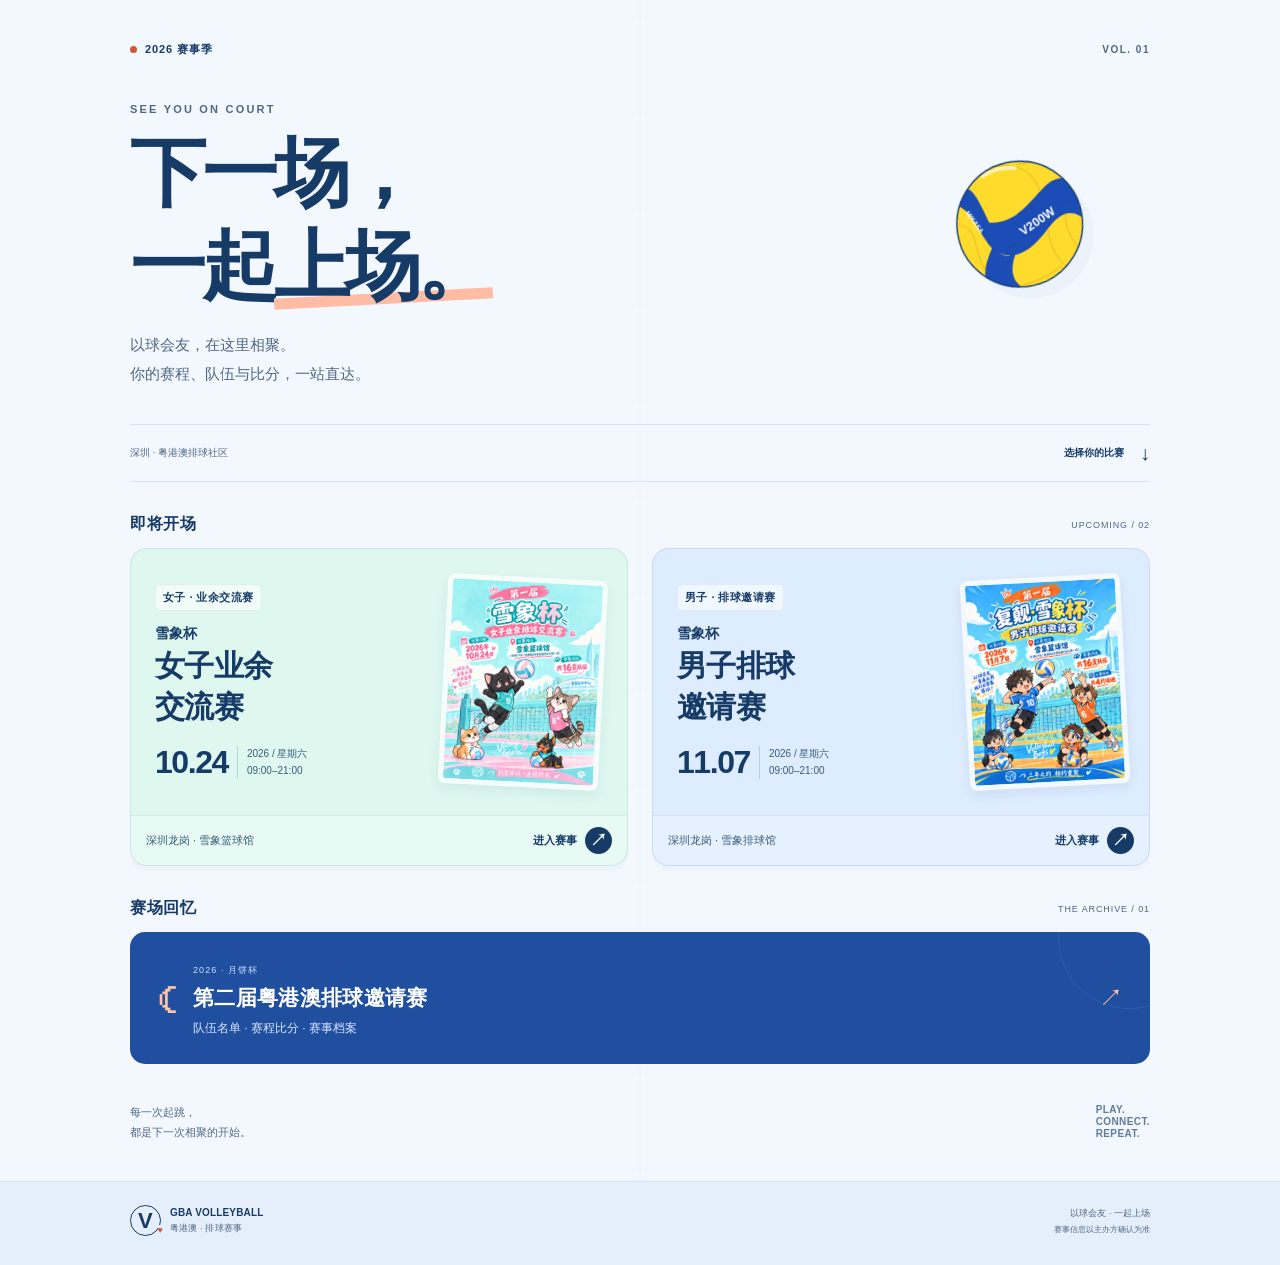
==== commit 551b5640: "Add files via upload" ====
--- a/index.html
+++ b/index.html
@@ -1 +1,44 @@
-<!doctype html><html lang="zh-CN"><head><meta charset="utf-8"><meta name="viewport" content="width=device-width,initial-scale=1"><meta name="theme-color" content="#f1fbfa"><meta name="description" content="粤港澳排球赛事入口：月饼杯赛事档案、雪象杯女子业余交流赛、雪象杯男子排球邀请赛。"><title>GBA Volleyball · 一起上场</title><link rel="stylesheet" href="shared/event.css"><link rel="stylesheet" href="shared/festival.css"><style>.portal-intro{padding:62px 0 38px;max-width:850px}.portal-intro h1{font-size:clamp(42px,6vw,78px);line-height:1.2}.portal-intro h1 em{font-style:normal;color:var(--primary)}.portal-intro p{color:var(--muted);margin-top:23px;font-size:17px}.event-grid{display:grid;grid-template-columns:1fr 1fr;gap:24px}.event-card{display:grid;grid-template-columns:1.05fr 1fr;background:white;border:1px solid var(--line);border-radius:22px;overflow:hidden;transition:box-shadow .18s,transform .18s}.event-card:hover{box-shadow:0 13px 35px #143e4a16;transform:translateY(-3px)}.event-card img{height:100%;width:100%;object-fit:cover}.event-copy{padding:26px 23px;display:flex;flex-direction:column;align-items:flex-start}.event-copy .pill{margin-bottom:16px}.event-copy h2{font-size:25px;line-height:1.45}.event-copy p{font-size:12px;color:var(--muted);margin-top:16px}.event-copy .button{margin-top:25px;font-size:12px;padding:10px 12px;align-self:stretch}.archive-card{margin-top:25px;display:flex;justify-content:space-between;align-items:center;gap:25px;background:#171710;color:#f5efd9;border-radius:20px;border:1px solid #b3954f;padding:28px 32px}.archive-card small{color:#d7bd82;letter-spacing:.1em;font:11px Arial}.archive-card h2{font-size:22px;margin-top:9px}.archive-card p{font-size:12px;color:#c7c2b5;margin-top:8px}.archive-card .button{background:transparent;border-color:#b3954f;color:#f5efd9;white-space:nowrap}.portal-intro .eyebrow{color:var(--accent)}@media(max-width:960px){.event-grid{gap:16px}.event-copy{padding:22px 18px}.event-copy h2{font-size:22px}}@media(max-width:760px){.event-grid{grid-template-columns:1fr}.event-card{grid-template-columns:1fr 1fr}.portal-intro{padding:38px 0 28px}.portal-intro p{font-size:15px}.archive-card{padding:24px;align-items:flex-start;flex-direction:column}.archive-card .button{width:100%}.event-copy h2{font-size:23px}}@media(max-width:360px){.event-copy{padding:16px 12px}.event-copy h2{font-size:21px}.event-copy .pill{font-size:10px}.event-copy .button{font-size:11px}}@media(prefers-reduced-motion:reduce){.event-card{transition:none}.event-card:hover{transform:none}}</style><link rel="icon" type="image/svg+xml" href="favicon.svg"></head><body class="girls"><a class="skip" href="#content">跳到内容</a><main id="content" class="wrap"><section class="portal-intro"><div class="eyebrow">OUR GAME. OUR COMMUNITY.</div><h1>热爱排球，<br><em>连接你我。</em></h1><p>下一场相聚，在雪象。<br>选择你的比赛，从赛前准备到每一场赛果，陪你一起上场。</p></section><section class="event-grid" aria-label="即将到来的赛事"><a class="event-card girls" href="xuexianggirls/"><img src="assets/girls-poster.webp" alt="雪象杯女子赛：薄荷青与粉色的猫咪排球海报" width="1400" height="1867"><div class="event-copy"><span class="pill">10.24 · 女子赛</span><h2>雪象杯<br>女子业余<br>交流赛</h2><p>2026 年 10 月 24 日<br>09:00–21:00<br>雪象篮球馆 · 深圳龙岗</p><span class="button">进入女子赛事 ↗</span></div></a><a class="event-card boys" href="xuexiangboys/"><img src="assets/boys-poster.webp" alt="雪象杯男子赛：蓝色与橙黄色的少年排球海报" width="1400" height="1867"><div class="event-copy"><span class="pill">11.07 · 男子赛</span><h2>雪象杯<br>男子排球<br>邀请赛</h2><p>2026 年 11 月 7 日<br>16 支队伍 · 4 片场地<br>章程即将补充</p><span class="button">进入男子赛事 ↗</span></div></a></section><section class="archive-card"><div><small>MOON CUP 2026 · THE ARCHIVE</small><h2>2026 粤港澳排球邀请赛</h2><p>珍藏每一次相聚。查看月饼杯的队伍名单、赛程、比分与赛事资料。</p></div><a class="button" href="mooncup2026/">查看赛事档案 ↗</a></section></main><footer class="wrap foot"><span>GBA VOLLEYBALL · 三个赛事，一个排球社区</span><span>赛事信息以主办方确认为准</span></footer><div class="mast footer-brand"><div class="wrap mast-inner"><a class="logo" href="./"><span class="logo-mark">V<span>♥</span></span><span>GBA VOLLEYBALL<small>粤港澳 · 排球赛事</small></span></a><span class="home-link">以球会友 · 一起上场</span></div></div></body></html>
+<!doctype html>
+<html lang="zh-CN">
+<head>
+<meta charset="utf-8"><meta name="viewport" content="width=device-width,initial-scale=1"><meta name="theme-color" content="#f3f8ff">
+<meta name="description" content="粤港澳排球赛事入口：雪象杯女子交流赛、男子邀请赛与2026月饼杯赛事档案。">
+<title>GBA Volleyball · 一起上场</title><link rel="icon" href="favicon.svg"><link rel="stylesheet" href="portal.css?v=10">
+</head>
+<body>
+<a class="skip" href="#events">跳到赛事入口</a>
+<main class="shell">
+<section class="intro" aria-labelledby="title">
+<div class="season"><span class="dot"></span> 2026 赛事季 <span class="edition">VOL. 01</span></div>
+<div class="intro-main"><div><p class="eyebrow">SEE YOU ON COURT</p><h1 id="title">下一场，<br>一起<span class="highlight">上场。</span></h1><p class="intro-note">以球会友，在这里相聚。<br>你的赛程、队伍与比分，一站直达。</p></div>
+<svg class="ball" aria-hidden="true" viewBox="0 0 160 160" fill="none" xmlns="http://www.w3.org/2000/svg">
+<defs><clipPath id="ball-clip"><circle cx="80" cy="78" r="67"/></clipPath><radialGradient id="ball-shade" cx="0" cy="0" r="1" gradientTransform="translate(52 35) rotate(55) scale(125)"><stop stop-color="#fff" stop-opacity=".3"/><stop offset=".55" stop-color="#fff" stop-opacity="0"/><stop offset="1" stop-color="#092965" stop-opacity=".25"/></radialGradient></defs>
+<circle cx="80" cy="78" r="67" fill="#ffda26"/>
+<g clip-path="url(#ball-clip)"><path d="M16 49C30 14 39 42 48 72C77 77 96 54 112 42C126 31 142 34 155 52L153 87C138 67 125 71 107 89C84 112 64 116 49 101C35 85 34 57 16 49Z" fill="#1547b4"/><path d="M48 98C59 113 63 110 71 109C53 143 83 155 101 152L62 158C28 141 32 124 48 98Z" fill="#1547b4"/>
+<g stroke="#164297" stroke-width=".9" opacity=".45"><path d="M47 73C43 91 43 96 49 101M49 101C81 113 118 49 145 63M48 98C44 122 55 143 81 152"/></g>
+<g stroke="#be9514" stroke-width=".9" opacity=".55"><path d="M52 14C83 10 101 21 106 46M86 15C115 11 134 25 136 34M109 87C108 117 124 134 134 135M130 74C126 95 139 113 145 117M18 71C36 75 27 105 38 123M72 143C87 142 106 136 118 128"/></g>
+<text x="82" y="91" fill="white" font-size="13" font-weight="800" font-family="Arial,sans-serif" transform="rotate(-27 82 91)">V200W</text><text x="24" y="58" fill="white" font-size="7" font-weight="800" font-family="Arial,sans-serif" transform="rotate(62 24 58)">MIKASA</text><circle cx="80" cy="78" r="67" fill="url(#ball-shade)"/>
+<path d="M48 22C60 16 74 16 83 18" stroke="#fff" stroke-width="4" stroke-linecap="round" opacity=".65"/>
+</g><circle cx="80" cy="78" r="67" stroke="#183d75" stroke-width="1.5"/>
+</svg></div>
+<div class="intro-bottom"><span>深圳 · 粤港澳排球社区</span><a href="#events">选择你的比赛 <span aria-hidden="true">↓</span></a></div>
+</section>
+<section id="events" aria-labelledby="events-title">
+<div class="section-label"><h2 id="events-title">即将开场</h2><span>UPCOMING / 02</span></div>
+<div class="event-grid">
+<a class="event-card women" href="xuexianggirls/" aria-label="进入雪象杯女子业余交流赛">
+<div class="event-upper"><div class="event-copy"><span class="category">女子 · 业余交流赛</span><h3>雪象杯<span>女子业余<br>交流赛</span></h3><div class="schedule"><b>10.24</b><span>2026 / 星期六<br>09:00–21:00</span></div></div><div class="poster-wrap"><img src="assets/girls-poster.webp" alt="女子赛事官方海报" width="1400" height="1867"></div></div>
+<div class="event-bottom"><span>深圳龙岗 · 雪象篮球馆</span><span class="enter">进入赛事 <span class="arrow" aria-hidden="true">↗</span></span></div>
+</a>
+<a class="event-card men" href="xuexiangboys/" aria-label="进入雪象杯男子排球邀请赛">
+<div class="event-upper"><div class="event-copy"><span class="category">男子 · 排球邀请赛</span><h3>雪象杯<span>男子排球<br>邀请赛</span></h3><div class="schedule"><b>11.07</b><span>2026 / 星期六<br>09:00–21:00</span></div></div><div class="poster-wrap"><img src="assets/boys-poster.webp" alt="男子赛事官方海报" width="1400" height="1867"></div></div>
+<div class="event-bottom"><span>深圳龙岗 · 雪象排球馆</span><span class="enter">进入赛事 <span class="arrow" aria-hidden="true">↗</span></span></div>
+</a>
+</div>
+</section>
+<section class="archive-section" aria-labelledby="archive-title"><div class="section-label"><h2 id="archive-title">赛场回忆</h2><span>THE ARCHIVE / 01</span></div>
+<a class="archive" href="mooncup2026/"><div class="moon" aria-hidden="true">☾</div><div class="archive-copy"><span class="archive-tag">2026 · 月饼杯</span><h3>第二届粤港澳排球邀请赛</h3><p>队伍名单 · 赛程比分 · 赛事档案</p></div><span class="archive-arrow" aria-hidden="true">↗</span></a></section>
+<div class="closing"><span>每一次起跳，<br>都是下一次相聚的开始。</span><span class="closing-mark" aria-hidden="true">PLAY.<br>CONNECT.<br>REPEAT.</span></div>
+</main>
+<footer class="brand"><div class="brand-inner"><a href="./" class="brand-logo"><span class="logo-icon">V<span>♥</span></span><span>GBA VOLLEYBALL<small>粤港澳 · 排球赛事</small></span></a><p>以球会友 · 一起上场<br><small>赛事信息以主办方确认为准</small></p></div></footer>
+</body></html>
--- a/portal.css
+++ b/portal.css
@@ -0,0 +1 @@
+:root{--ink:#173b67;--muted:#506783;--paper:#f3f8ff;--line:#d6e3f2}*{box-sizing:border-box}html{scroll-behavior:smooth;scroll-padding-top:20px}body{margin:0;color:var(--ink);font-family:-apple-system,BlinkMacSystemFont,"PingFang SC","Microsoft YaHei",sans-serif;background:var(--paper);position:relative}body:before{content:"";position:absolute;z-index:-1;inset:0;pointer-events:none;background:linear-gradient(90deg,transparent 49.8%,#173b6705 50%,transparent 50.2%),repeating-linear-gradient(0deg,transparent 0 95px,#173b6704 95px 96px);opacity:.9}a{color:inherit;text-decoration:none}a:focus-visible{outline:3px solid #ba432a;outline-offset:5px}h1,h2,h3,p{margin:0}.shell{width:min(100% - 36px,1020px);margin:auto}.skip{position:absolute;top:-60px;left:15px;padding:12px;background:white;z-index:5}.skip:focus{top:10px}.intro{padding-top:28px}.season{display:flex;align-items:center;gap:8px;font-size:11px;font-weight:700;letter-spacing:.08em}.dot{width:7px;height:7px;background:#d65336;border-radius:50%}.edition{margin-left:auto;font-size:10px;letter-spacing:.15em;color:var(--muted)}.intro-main{position:relative;display:flex;align-items:center;justify-content:space-between;padding:31px 0 26px}.eyebrow{font-size:9px;letter-spacing:.2em;margin-bottom:12px;font-weight:600;color:var(--muted)}h1{font-size:48px;line-height:1.22;letter-spacing:-.055em;font-weight:850}.highlight{position:relative;isolation:isolate}.highlight:after{content:"";position:absolute;z-index:-1;left:0;right:-4px;bottom:4px;height:11px;background:#ffbba3;transform:rotate(-3deg)}.intro-note{font-size:12px;line-height:1.9;margin-top:19px;color:var(--muted)}.ball{width:96px;height:96px;transform:rotate(-8deg);margin:0 4px 40px 0;filter:drop-shadow(9px 12px 0 #173b6708)}.intro-bottom{display:flex;justify-content:space-between;align-items:center;padding:13px 0;border-top:1px solid var(--line);border-bottom:1px solid var(--line);font-size:10px;color:var(--muted)}.intro-bottom a{font-weight:700;color:var(--ink);min-height:30px;display:flex;align-items:center;gap:16px}.intro-bottom a span{font-size:20px}.section-label{display:flex;justify-content:space-between;align-items:center;padding:25px 0 13px}.section-label h2{font-size:16px;letter-spacing:.04em}.section-label>span{font-size:9px;letter-spacing:.1em;color:var(--muted)}.event-grid{display:grid;gap:16px}.event-card{border-radius:17px;overflow:hidden;border:1px solid #173b6718;box-shadow:0 5px 0 #173b6705;display:block;transition:transform .18s}.women{background:#def8f0}.men{background:#ddecff}.event-upper{display:grid;grid-template-columns:1.15fr 1fr;gap:12px;padding:20px 18px 17px;align-items:center;min-width:0}.event-copy{min-width:0}.category{display:inline-block;font-size:9px;font-weight:650;letter-spacing:.04em;padding:5px 7px;background:#ffffff90;border:1px solid #173b6710;border-radius:5px;margin-bottom:13px}h3{font-size:14px;line-height:1.4;letter-spacing:.015em}h3>span{display:block;font-size:23px;font-weight:800;line-height:1.35;letter-spacing:-.025em;margin-top:3px}.schedule{display:flex;align-items:center;gap:9px;margin-top:17px}.schedule b{font-size:24px;letter-spacing:-.045em;font-variant-numeric:tabular-nums}.schedule>span{font-size:8px;line-height:1.65;border-left:1px solid #173b6730;padding-left:9px;color:#395c78}.poster-wrap{padding:5px;background:#ffffffb0;border-radius:7px;box-shadow:0 5px 12px #173b6712;transform:rotate(3deg);max-width:160px;justify-self:end;width:100%}.men .poster-wrap{transform:rotate(-3deg)}.poster-wrap img{display:block;width:100%;height:auto;border-radius:3px}.event-bottom{border-top:1px solid #173b6714;background:#ffffff45;padding:11px 15px;display:flex;align-items:center;justify-content:space-between;gap:8px;min-height:49px}.event-bottom>span:first-child{font-size:9px;color:#395c78}.enter{font-size:11px;font-weight:750;display:flex;align-items:center;gap:8px;white-space:nowrap}.arrow{width:27px;height:27px;border-radius:50%;background:var(--ink);color:white;display:grid;place-items:center;font-size:17px}.archive{display:flex;align-items:center;gap:14px;background:#204fa0;color:#ffffff;border-radius:15px;padding:21px 18px;position:relative;overflow:hidden}.archive:after{content:"";position:absolute;border:1px solid #ffffff12;width:140px;height:140px;right:-50px;top:-65px;border-radius:50%;pointer-events:none}.moon{font-family:Georgia,serif;font-size:43px;color:#ffc3a3;line-height:1}.archive-copy{flex:1}.archive-tag{font-size:9px;letter-spacing:.12em;color:#c8e0ff}.archive h3{font-size:15px;margin-top:6px}.archive p{font-size:9px;margin-top:7px;color:#d8e7ff}.archive-arrow{font-size:24px;color:#ffc3a3}.closing{display:flex;justify-content:space-between;align-items:center;padding:31px 2px 32px}.closing>span:first-child{font-size:11px;line-height:1.85;color:var(--muted)}.closing-mark{font-size:10px;line-height:1.2;font-weight:850;letter-spacing:.04em;color:#607b9b}.brand{border-top:1px solid var(--line);background:#e5effc}.brand-inner{width:min(100% - 36px,1020px);margin:auto;display:flex;align-items:center;justify-content:space-between;gap:12px;padding:23px 0 28px}.brand-logo{display:flex;align-items:center;gap:9px;font-size:10px;font-weight:850;letter-spacing:.015em}.brand-logo small{display:block;font-size:9px;font-weight:500;margin-top:4px;color:var(--muted)}.logo-icon{width:31px;height:31px;border:1.5px solid var(--ink);border-radius:50%;display:grid;place-items:center;font-size:22px;position:relative}.logo-icon>span{font-size:9px;position:absolute;right:-3px;bottom:0;color:#d65336;background:#e5effc}.brand p{font-size:9px;line-height:1.8;text-align:right;color:var(--muted)}.brand p small{font-size:8px}@media(min-width:700px){.shell,.brand-inner{width:min(100% - 80px,1020px)}.intro{padding-top:42px}.intro-main{padding:46px 0 36px}h1{font-size:76px}.ball{width:150px;height:150px;margin-right:55px}.intro-note{font-size:15px}.eyebrow{font-size:11px}.event-grid{grid-template-columns:1fr 1fr;gap:24px}.event-upper{padding:28px 24px;gap:18px}h3>span{font-size:30px}.category{font-size:11px}.schedule b{font-size:32px}.schedule>span{font-size:10px}.event-bottom>span:first-child{font-size:11px}.section-label{padding-top:32px}.archive{padding:27px}.archive h3{font-size:21px}.archive p{font-size:12px}.closing{padding:38px 0}}@media(max-width:350px){.shell,.brand-inner{width:calc(100% - 28px)}h1{font-size:43px}.ball{width:76px;height:76px;margin-right:0}.event-upper{padding:17px 13px;gap:8px}h3>span{font-size:21px}.schedule{gap:6px}.schedule b{font-size:22px}.schedule>span{padding-left:6px;font-size:8px}.brand-inner{flex-wrap:wrap}.brand p{text-align:left}.event-bottom{padding:10px 12px}}@media(hover:hover){.event-card:hover{transform:translateY(-3px)}}@media(prefers-reduced-motion:reduce){html{scroll-behavior:auto}.event-card{transition:none}}
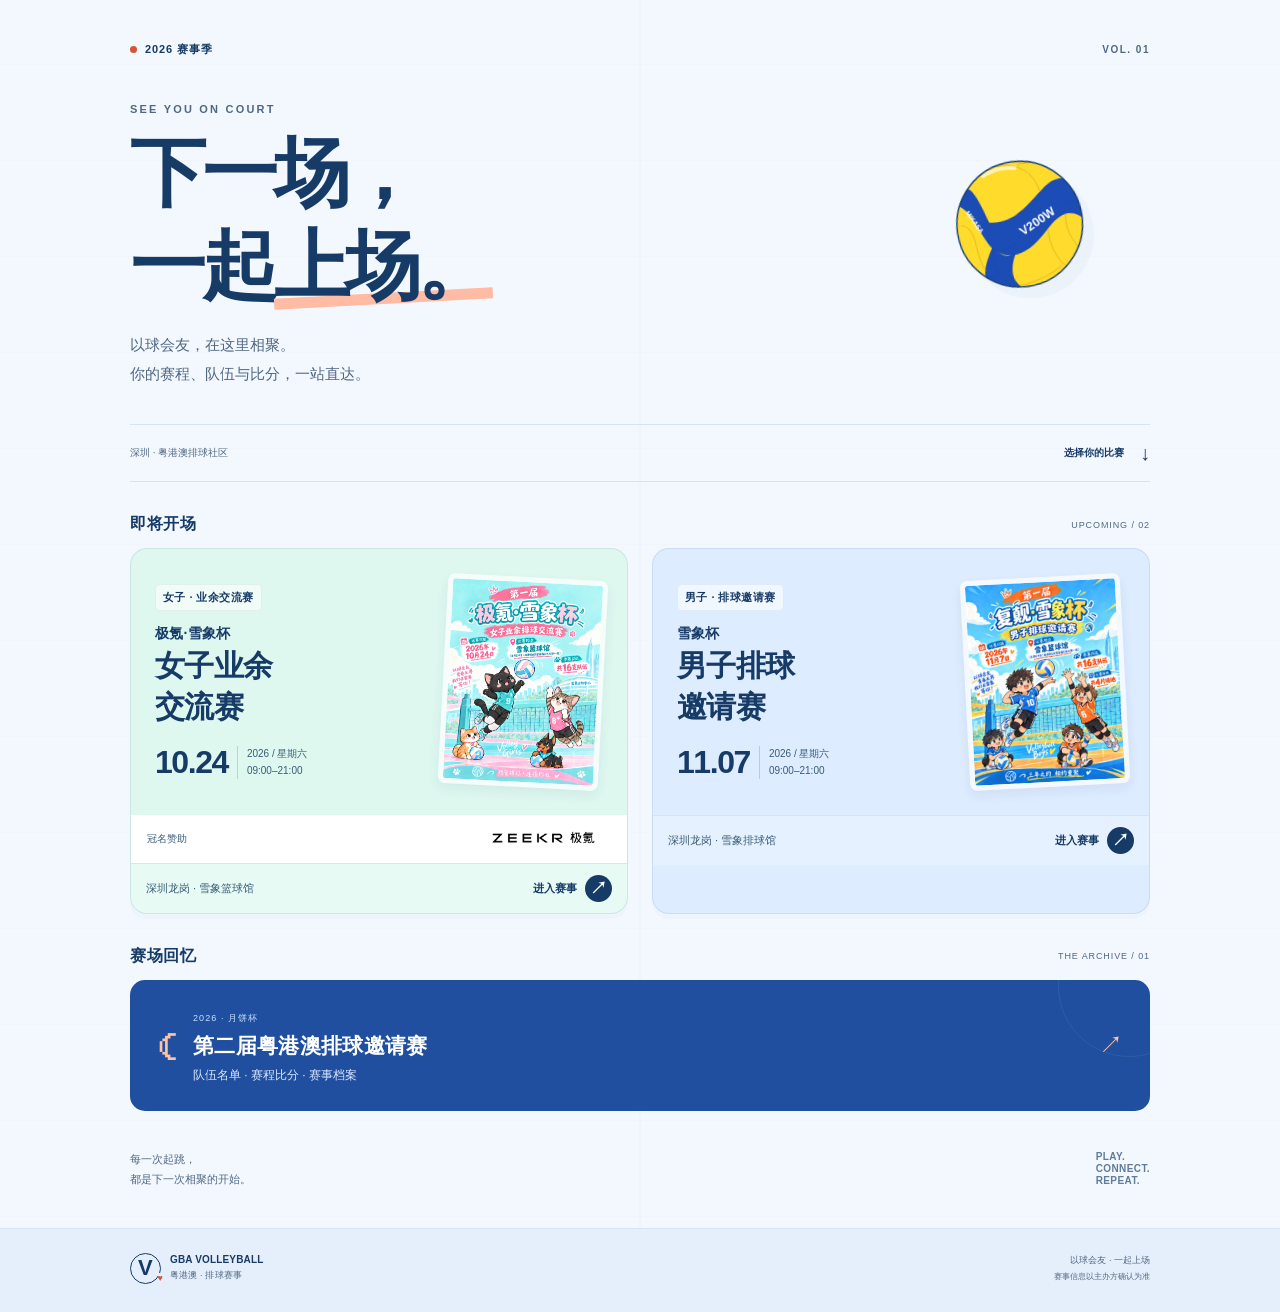
==== commit 6344e24b: "Add files via upload" ====
--- a/index.html
+++ b/index.html
@@ -2,8 +2,8 @@
 <html lang="zh-CN">
 <head>
 <meta charset="utf-8"><meta name="viewport" content="width=device-width,initial-scale=1"><meta name="theme-color" content="#f3f8ff">
-<meta name="description" content="粤港澳排球赛事入口：雪象杯女子交流赛、男子邀请赛与2026月饼杯赛事档案。">
-<title>GBA Volleyball · 一起上场</title><link rel="icon" href="favicon.svg"><link rel="stylesheet" href="portal.css?v=10">
+<meta name="description" content="粤港澳排球赛事入口：极氪·雪象杯女子交流赛、男子邀请赛与2026月饼杯赛事档案。">
+<title>GBA Volleyball · 一起上场</title><link rel="icon" href="favicon.svg"><link rel="stylesheet" href="portal.css?v=14">
 </head>
 <body>
 <a class="skip" href="#events">跳到赛事入口</a>
@@ -26,9 +26,9 @@
 <section id="events" aria-labelledby="events-title">
 <div class="section-label"><h2 id="events-title">即将开场</h2><span>UPCOMING / 02</span></div>
 <div class="event-grid">
-<a class="event-card women" href="xuexianggirls/" aria-label="进入雪象杯女子业余交流赛">
-<div class="event-upper"><div class="event-copy"><span class="category">女子 · 业余交流赛</span><h3>雪象杯<span>女子业余<br>交流赛</span></h3><div class="schedule"><b>10.24</b><span>2026 / 星期六<br>09:00–21:00</span></div></div><div class="poster-wrap"><img src="assets/girls-poster.webp" alt="女子赛事官方海报" width="1400" height="1867"></div></div>
-<div class="event-bottom"><span>深圳龙岗 · 雪象篮球馆</span><span class="enter">进入赛事 <span class="arrow" aria-hidden="true">↗</span></span></div>
+<a class="event-card women" href="xuexianggirls/" aria-label="进入极氪·雪象杯女子业余交流赛">
+<div class="event-upper"><div class="event-copy"><span class="category">女子 · 业余交流赛</span><h3>极氪·雪象杯<span>女子业余<br>交流赛</span></h3><div class="schedule"><b>10.24</b><span>2026 / 星期六<br>09:00–21:00</span></div></div><div class="poster-wrap"><img src="assets/girls-poster-v15.webp" alt="女子赛事官方海报" width="1400" height="1867"></div></div>
+<div class="portal-sponsor"><span>冠名赞助</span><img src="assets/zeekr-logo.png" alt="ZEEKR 极氪" width="864" height="300"></div><div class="event-bottom"><span>深圳龙岗 · 雪象篮球馆</span><span class="enter">进入赛事 <span class="arrow" aria-hidden="true">↗</span></span></div>
 </a>
 <a class="event-card men" href="xuexiangboys/" aria-label="进入雪象杯男子排球邀请赛">
 <div class="event-upper"><div class="event-copy"><span class="category">男子 · 排球邀请赛</span><h3>雪象杯<span>男子排球<br>邀请赛</span></h3><div class="schedule"><b>11.07</b><span>2026 / 星期六<br>09:00–21:00</span></div></div><div class="poster-wrap"><img src="assets/boys-poster.webp" alt="男子赛事官方海报" width="1400" height="1867"></div></div>
--- a/portal.css
+++ b/portal.css
@@ -1 +1,3 @@
 :root{--ink:#173b67;--muted:#506783;--paper:#f3f8ff;--line:#d6e3f2}*{box-sizing:border-box}html{scroll-behavior:smooth;scroll-padding-top:20px}body{margin:0;color:var(--ink);font-family:-apple-system,BlinkMacSystemFont,"PingFang SC","Microsoft YaHei",sans-serif;background:var(--paper);position:relative}body:before{content:"";position:absolute;z-index:-1;inset:0;pointer-events:none;background:linear-gradient(90deg,transparent 49.8%,#173b6705 50%,transparent 50.2%),repeating-linear-gradient(0deg,transparent 0 95px,#173b6704 95px 96px);opacity:.9}a{color:inherit;text-decoration:none}a:focus-visible{outline:3px solid #ba432a;outline-offset:5px}h1,h2,h3,p{margin:0}.shell{width:min(100% - 36px,1020px);margin:auto}.skip{position:absolute;top:-60px;left:15px;padding:12px;background:white;z-index:5}.skip:focus{top:10px}.intro{padding-top:28px}.season{display:flex;align-items:center;gap:8px;font-size:11px;font-weight:700;letter-spacing:.08em}.dot{width:7px;height:7px;background:#d65336;border-radius:50%}.edition{margin-left:auto;font-size:10px;letter-spacing:.15em;color:var(--muted)}.intro-main{position:relative;display:flex;align-items:center;justify-content:space-between;padding:31px 0 26px}.eyebrow{font-size:9px;letter-spacing:.2em;margin-bottom:12px;font-weight:600;color:var(--muted)}h1{font-size:48px;line-height:1.22;letter-spacing:-.055em;font-weight:850}.highlight{position:relative;isolation:isolate}.highlight:after{content:"";position:absolute;z-index:-1;left:0;right:-4px;bottom:4px;height:11px;background:#ffbba3;transform:rotate(-3deg)}.intro-note{font-size:12px;line-height:1.9;margin-top:19px;color:var(--muted)}.ball{width:96px;height:96px;transform:rotate(-8deg);margin:0 4px 40px 0;filter:drop-shadow(9px 12px 0 #173b6708)}.intro-bottom{display:flex;justify-content:space-between;align-items:center;padding:13px 0;border-top:1px solid var(--line);border-bottom:1px solid var(--line);font-size:10px;color:var(--muted)}.intro-bottom a{font-weight:700;color:var(--ink);min-height:30px;display:flex;align-items:center;gap:16px}.intro-bottom a span{font-size:20px}.section-label{display:flex;justify-content:space-between;align-items:center;padding:25px 0 13px}.section-label h2{font-size:16px;letter-spacing:.04em}.section-label>span{font-size:9px;letter-spacing:.1em;color:var(--muted)}.event-grid{display:grid;gap:16px}.event-card{border-radius:17px;overflow:hidden;border:1px solid #173b6718;box-shadow:0 5px 0 #173b6705;display:block;transition:transform .18s}.women{background:#def8f0}.men{background:#ddecff}.event-upper{display:grid;grid-template-columns:1.15fr 1fr;gap:12px;padding:20px 18px 17px;align-items:center;min-width:0}.event-copy{min-width:0}.category{display:inline-block;font-size:9px;font-weight:650;letter-spacing:.04em;padding:5px 7px;background:#ffffff90;border:1px solid #173b6710;border-radius:5px;margin-bottom:13px}h3{font-size:14px;line-height:1.4;letter-spacing:.015em}h3>span{display:block;font-size:23px;font-weight:800;line-height:1.35;letter-spacing:-.025em;margin-top:3px}.schedule{display:flex;align-items:center;gap:9px;margin-top:17px}.schedule b{font-size:24px;letter-spacing:-.045em;font-variant-numeric:tabular-nums}.schedule>span{font-size:8px;line-height:1.65;border-left:1px solid #173b6730;padding-left:9px;color:#395c78}.poster-wrap{padding:5px;background:#ffffffb0;border-radius:7px;box-shadow:0 5px 12px #173b6712;transform:rotate(3deg);max-width:160px;justify-self:end;width:100%}.men .poster-wrap{transform:rotate(-3deg)}.poster-wrap img{display:block;width:100%;height:auto;border-radius:3px}.event-bottom{border-top:1px solid #173b6714;background:#ffffff45;padding:11px 15px;display:flex;align-items:center;justify-content:space-between;gap:8px;min-height:49px}.event-bottom>span:first-child{font-size:9px;color:#395c78}.enter{font-size:11px;font-weight:750;display:flex;align-items:center;gap:8px;white-space:nowrap}.arrow{width:27px;height:27px;border-radius:50%;background:var(--ink);color:white;display:grid;place-items:center;font-size:17px}.archive{display:flex;align-items:center;gap:14px;background:#204fa0;color:#ffffff;border-radius:15px;padding:21px 18px;position:relative;overflow:hidden}.archive:after{content:"";position:absolute;border:1px solid #ffffff12;width:140px;height:140px;right:-50px;top:-65px;border-radius:50%;pointer-events:none}.moon{font-family:Georgia,serif;font-size:43px;color:#ffc3a3;line-height:1}.archive-copy{flex:1}.archive-tag{font-size:9px;letter-spacing:.12em;color:#c8e0ff}.archive h3{font-size:15px;margin-top:6px}.archive p{font-size:9px;margin-top:7px;color:#d8e7ff}.archive-arrow{font-size:24px;color:#ffc3a3}.closing{display:flex;justify-content:space-between;align-items:center;padding:31px 2px 32px}.closing>span:first-child{font-size:11px;line-height:1.85;color:var(--muted)}.closing-mark{font-size:10px;line-height:1.2;font-weight:850;letter-spacing:.04em;color:#607b9b}.brand{border-top:1px solid var(--line);background:#e5effc}.brand-inner{width:min(100% - 36px,1020px);margin:auto;display:flex;align-items:center;justify-content:space-between;gap:12px;padding:23px 0 28px}.brand-logo{display:flex;align-items:center;gap:9px;font-size:10px;font-weight:850;letter-spacing:.015em}.brand-logo small{display:block;font-size:9px;font-weight:500;margin-top:4px;color:var(--muted)}.logo-icon{width:31px;height:31px;border:1.5px solid var(--ink);border-radius:50%;display:grid;place-items:center;font-size:22px;position:relative}.logo-icon>span{font-size:9px;position:absolute;right:-3px;bottom:0;color:#d65336;background:#e5effc}.brand p{font-size:9px;line-height:1.8;text-align:right;color:var(--muted)}.brand p small{font-size:8px}@media(min-width:700px){.shell,.brand-inner{width:min(100% - 80px,1020px)}.intro{padding-top:42px}.intro-main{padding:46px 0 36px}h1{font-size:76px}.ball{width:150px;height:150px;margin-right:55px}.intro-note{font-size:15px}.eyebrow{font-size:11px}.event-grid{grid-template-columns:1fr 1fr;gap:24px}.event-upper{padding:28px 24px;gap:18px}h3>span{font-size:30px}.category{font-size:11px}.schedule b{font-size:32px}.schedule>span{font-size:10px}.event-bottom>span:first-child{font-size:11px}.section-label{padding-top:32px}.archive{padding:27px}.archive h3{font-size:21px}.archive p{font-size:12px}.closing{padding:38px 0}}@media(max-width:350px){.shell,.brand-inner{width:calc(100% - 28px)}h1{font-size:43px}.ball{width:76px;height:76px;margin-right:0}.event-upper{padding:17px 13px;gap:8px}h3>span{font-size:21px}.schedule{gap:6px}.schedule b{font-size:22px}.schedule>span{padding-left:6px;font-size:8px}.brand-inner{flex-wrap:wrap}.brand p{text-align:left}.event-bottom{padding:10px 12px}}@media(hover:hover){.event-card:hover{transform:translateY(-3px)}}@media(prefers-reduced-motion:reduce){html{scroll-behavior:auto}.event-card{transition:none}}
+
+.portal-sponsor{display:flex;align-items:center;justify-content:space-between;padding:0 16px;background:#fff}.portal-sponsor span{font-size:10px;color:#395c78}.portal-sponsor img{display:block;width:136px;height:auto}
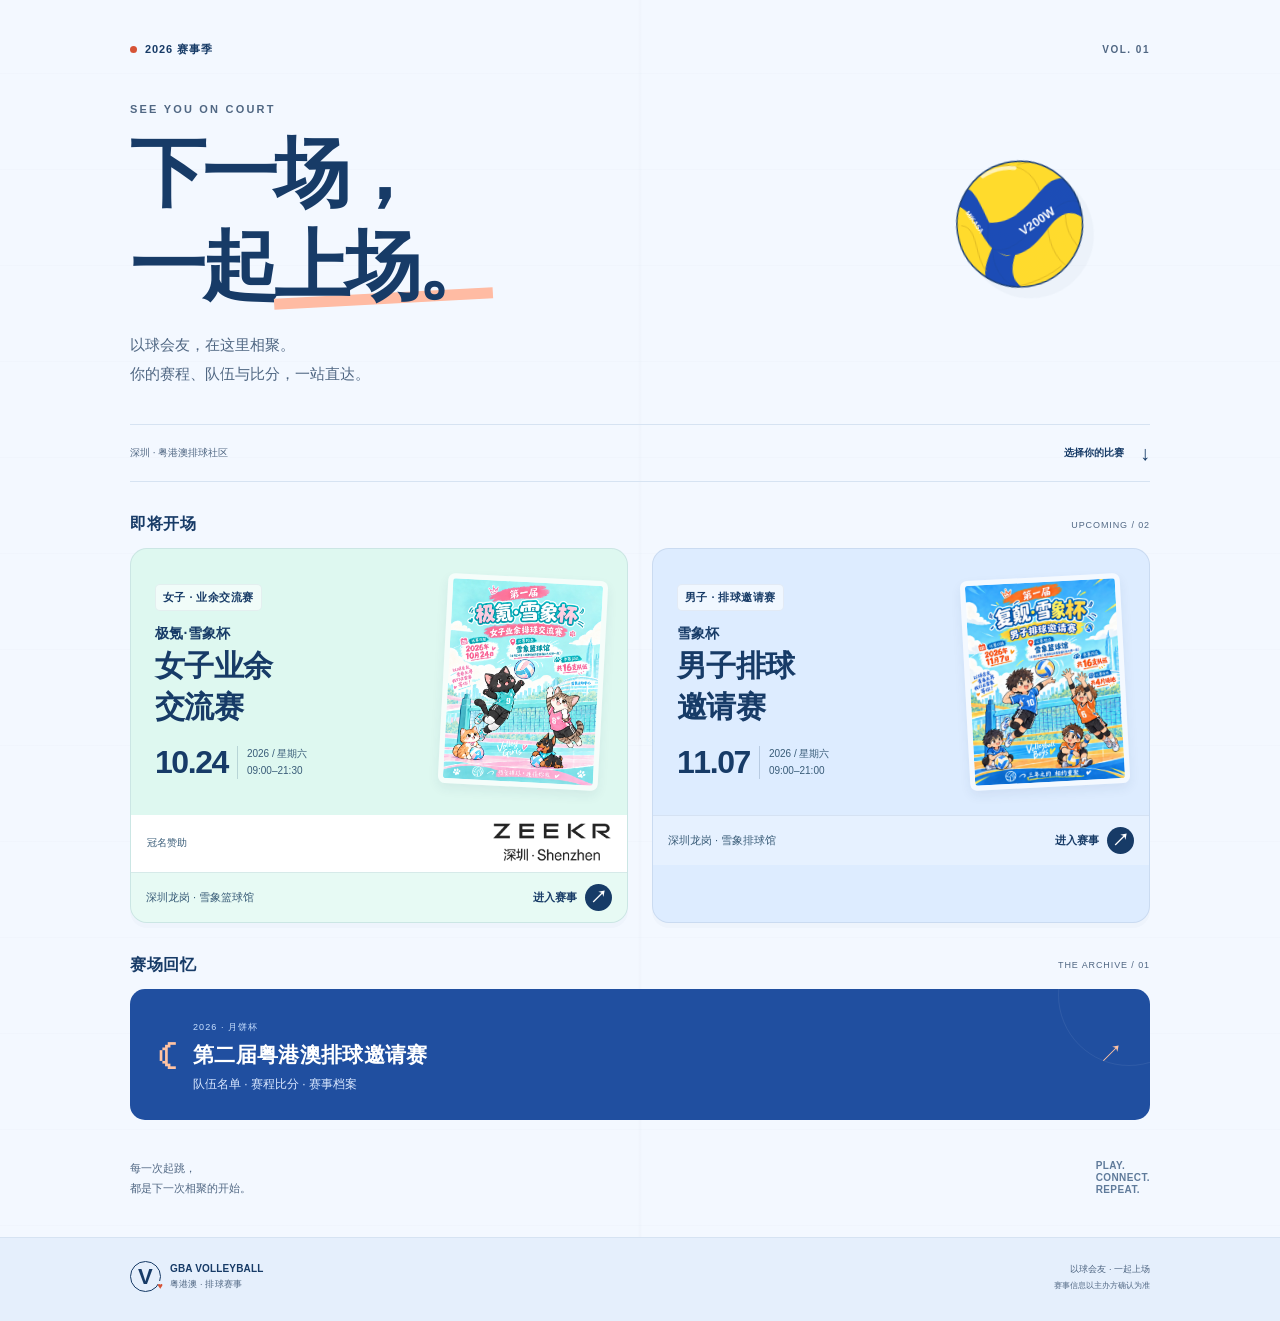
==== commit d4c43e4e: "Add files via upload" ====
--- a/index.html
+++ b/index.html
@@ -27,8 +27,8 @@
 <div class="section-label"><h2 id="events-title">即将开场</h2><span>UPCOMING / 02</span></div>
 <div class="event-grid">
 <a class="event-card women" href="xuexianggirls/" aria-label="进入极氪·雪象杯女子业余交流赛">
-<div class="event-upper"><div class="event-copy"><span class="category">女子 · 业余交流赛</span><h3>极氪·雪象杯<span>女子业余<br>交流赛</span></h3><div class="schedule"><b>10.24</b><span>2026 / 星期六<br>09:00–21:00</span></div></div><div class="poster-wrap"><img src="assets/girls-poster-v15.webp" alt="女子赛事官方海报" width="1400" height="1867"></div></div>
-<div class="portal-sponsor"><span>冠名赞助</span><img src="assets/zeekr-logo.png" alt="ZEEKR 极氪" width="864" height="300"></div><div class="event-bottom"><span>深圳龙岗 · 雪象篮球馆</span><span class="enter">进入赛事 <span class="arrow" aria-hidden="true">↗</span></span></div>
+<div class="event-upper"><div class="event-copy"><span class="category">女子 · 业余交流赛</span><h3>极氪·雪象杯<span>女子业余<br>交流赛</span></h3><div class="schedule"><b>10.24</b><span>2026 / 星期六<br>09:00–21:30</span></div></div><div class="poster-wrap"><img src="assets/girls-poster-v15.webp" alt="女子赛事官方海报" width="1400" height="1867"></div></div>
+<div class="portal-sponsor"><span>冠名赞助</span><img src="assets/zeekr-shenzhen-v16.png" alt="ZEEKR 极氪" width="864" height="300"></div><div class="event-bottom"><span>深圳龙岗 · 雪象篮球馆</span><span class="enter">进入赛事 <span class="arrow" aria-hidden="true">↗</span></span></div>
 </a>
 <a class="event-card men" href="xuexiangboys/" aria-label="进入雪象杯男子排球邀请赛">
 <div class="event-upper"><div class="event-copy"><span class="category">男子 · 排球邀请赛</span><h3>雪象杯<span>男子排球<br>邀请赛</span></h3><div class="schedule"><b>11.07</b><span>2026 / 星期六<br>09:00–21:00</span></div></div><div class="poster-wrap"><img src="assets/boys-poster.webp" alt="男子赛事官方海报" width="1400" height="1867"></div></div>
--- a/portal.css
+++ b/portal.css
@@ -1,3 +1,5 @@
 :root{--ink:#173b67;--muted:#506783;--paper:#f3f8ff;--line:#d6e3f2}*{box-sizing:border-box}html{scroll-behavior:smooth;scroll-padding-top:20px}body{margin:0;color:var(--ink);font-family:-apple-system,BlinkMacSystemFont,"PingFang SC","Microsoft YaHei",sans-serif;background:var(--paper);position:relative}body:before{content:"";position:absolute;z-index:-1;inset:0;pointer-events:none;background:linear-gradient(90deg,transparent 49.8%,#173b6705 50%,transparent 50.2%),repeating-linear-gradient(0deg,transparent 0 95px,#173b6704 95px 96px);opacity:.9}a{color:inherit;text-decoration:none}a:focus-visible{outline:3px solid #ba432a;outline-offset:5px}h1,h2,h3,p{margin:0}.shell{width:min(100% - 36px,1020px);margin:auto}.skip{position:absolute;top:-60px;left:15px;padding:12px;background:white;z-index:5}.skip:focus{top:10px}.intro{padding-top:28px}.season{display:flex;align-items:center;gap:8px;font-size:11px;font-weight:700;letter-spacing:.08em}.dot{width:7px;height:7px;background:#d65336;border-radius:50%}.edition{margin-left:auto;font-size:10px;letter-spacing:.15em;color:var(--muted)}.intro-main{position:relative;display:flex;align-items:center;justify-content:space-between;padding:31px 0 26px}.eyebrow{font-size:9px;letter-spacing:.2em;margin-bottom:12px;font-weight:600;color:var(--muted)}h1{font-size:48px;line-height:1.22;letter-spacing:-.055em;font-weight:850}.highlight{position:relative;isolation:isolate}.highlight:after{content:"";position:absolute;z-index:-1;left:0;right:-4px;bottom:4px;height:11px;background:#ffbba3;transform:rotate(-3deg)}.intro-note{font-size:12px;line-height:1.9;margin-top:19px;color:var(--muted)}.ball{width:96px;height:96px;transform:rotate(-8deg);margin:0 4px 40px 0;filter:drop-shadow(9px 12px 0 #173b6708)}.intro-bottom{display:flex;justify-content:space-between;align-items:center;padding:13px 0;border-top:1px solid var(--line);border-bottom:1px solid var(--line);font-size:10px;color:var(--muted)}.intro-bottom a{font-weight:700;color:var(--ink);min-height:30px;display:flex;align-items:center;gap:16px}.intro-bottom a span{font-size:20px}.section-label{display:flex;justify-content:space-between;align-items:center;padding:25px 0 13px}.section-label h2{font-size:16px;letter-spacing:.04em}.section-label>span{font-size:9px;letter-spacing:.1em;color:var(--muted)}.event-grid{display:grid;gap:16px}.event-card{border-radius:17px;overflow:hidden;border:1px solid #173b6718;box-shadow:0 5px 0 #173b6705;display:block;transition:transform .18s}.women{background:#def8f0}.men{background:#ddecff}.event-upper{display:grid;grid-template-columns:1.15fr 1fr;gap:12px;padding:20px 18px 17px;align-items:center;min-width:0}.event-copy{min-width:0}.category{display:inline-block;font-size:9px;font-weight:650;letter-spacing:.04em;padding:5px 7px;background:#ffffff90;border:1px solid #173b6710;border-radius:5px;margin-bottom:13px}h3{font-size:14px;line-height:1.4;letter-spacing:.015em}h3>span{display:block;font-size:23px;font-weight:800;line-height:1.35;letter-spacing:-.025em;margin-top:3px}.schedule{display:flex;align-items:center;gap:9px;margin-top:17px}.schedule b{font-size:24px;letter-spacing:-.045em;font-variant-numeric:tabular-nums}.schedule>span{font-size:8px;line-height:1.65;border-left:1px solid #173b6730;padding-left:9px;color:#395c78}.poster-wrap{padding:5px;background:#ffffffb0;border-radius:7px;box-shadow:0 5px 12px #173b6712;transform:rotate(3deg);max-width:160px;justify-self:end;width:100%}.men .poster-wrap{transform:rotate(-3deg)}.poster-wrap img{display:block;width:100%;height:auto;border-radius:3px}.event-bottom{border-top:1px solid #173b6714;background:#ffffff45;padding:11px 15px;display:flex;align-items:center;justify-content:space-between;gap:8px;min-height:49px}.event-bottom>span:first-child{font-size:9px;color:#395c78}.enter{font-size:11px;font-weight:750;display:flex;align-items:center;gap:8px;white-space:nowrap}.arrow{width:27px;height:27px;border-radius:50%;background:var(--ink);color:white;display:grid;place-items:center;font-size:17px}.archive{display:flex;align-items:center;gap:14px;background:#204fa0;color:#ffffff;border-radius:15px;padding:21px 18px;position:relative;overflow:hidden}.archive:after{content:"";position:absolute;border:1px solid #ffffff12;width:140px;height:140px;right:-50px;top:-65px;border-radius:50%;pointer-events:none}.moon{font-family:Georgia,serif;font-size:43px;color:#ffc3a3;line-height:1}.archive-copy{flex:1}.archive-tag{font-size:9px;letter-spacing:.12em;color:#c8e0ff}.archive h3{font-size:15px;margin-top:6px}.archive p{font-size:9px;margin-top:7px;color:#d8e7ff}.archive-arrow{font-size:24px;color:#ffc3a3}.closing{display:flex;justify-content:space-between;align-items:center;padding:31px 2px 32px}.closing>span:first-child{font-size:11px;line-height:1.85;color:var(--muted)}.closing-mark{font-size:10px;line-height:1.2;font-weight:850;letter-spacing:.04em;color:#607b9b}.brand{border-top:1px solid var(--line);background:#e5effc}.brand-inner{width:min(100% - 36px,1020px);margin:auto;display:flex;align-items:center;justify-content:space-between;gap:12px;padding:23px 0 28px}.brand-logo{display:flex;align-items:center;gap:9px;font-size:10px;font-weight:850;letter-spacing:.015em}.brand-logo small{display:block;font-size:9px;font-weight:500;margin-top:4px;color:var(--muted)}.logo-icon{width:31px;height:31px;border:1.5px solid var(--ink);border-radius:50%;display:grid;place-items:center;font-size:22px;position:relative}.logo-icon>span{font-size:9px;position:absolute;right:-3px;bottom:0;color:#d65336;background:#e5effc}.brand p{font-size:9px;line-height:1.8;text-align:right;color:var(--muted)}.brand p small{font-size:8px}@media(min-width:700px){.shell,.brand-inner{width:min(100% - 80px,1020px)}.intro{padding-top:42px}.intro-main{padding:46px 0 36px}h1{font-size:76px}.ball{width:150px;height:150px;margin-right:55px}.intro-note{font-size:15px}.eyebrow{font-size:11px}.event-grid{grid-template-columns:1fr 1fr;gap:24px}.event-upper{padding:28px 24px;gap:18px}h3>span{font-size:30px}.category{font-size:11px}.schedule b{font-size:32px}.schedule>span{font-size:10px}.event-bottom>span:first-child{font-size:11px}.section-label{padding-top:32px}.archive{padding:27px}.archive h3{font-size:21px}.archive p{font-size:12px}.closing{padding:38px 0}}@media(max-width:350px){.shell,.brand-inner{width:calc(100% - 28px)}h1{font-size:43px}.ball{width:76px;height:76px;margin-right:0}.event-upper{padding:17px 13px;gap:8px}h3>span{font-size:21px}.schedule{gap:6px}.schedule b{font-size:22px}.schedule>span{padding-left:6px;font-size:8px}.brand-inner{flex-wrap:wrap}.brand p{text-align:left}.event-bottom{padding:10px 12px}}@media(hover:hover){.event-card:hover{transform:translateY(-3px)}}@media(prefers-reduced-motion:reduce){html{scroll-behavior:auto}.event-card{transition:none}}
 
 .portal-sponsor{display:flex;align-items:center;justify-content:space-between;padding:0 16px;background:#fff}.portal-sponsor span{font-size:10px;color:#395c78}.portal-sponsor img{display:block;width:136px;height:auto}
+
+.sponsor-strip img{width:145px;height:auto;padding:9px 0}.sponsor-panel img{max-width:230px;height:auto}.portal-sponsor img{width:118px;height:auto;padding:8px 0}.sync-status{font-size:11px;color:#41655f;margin:12px 2px}.admin-entry{display:block;padding:14px;text-align:center;min-height:44px;text-decoration:underline;font-size:12px}
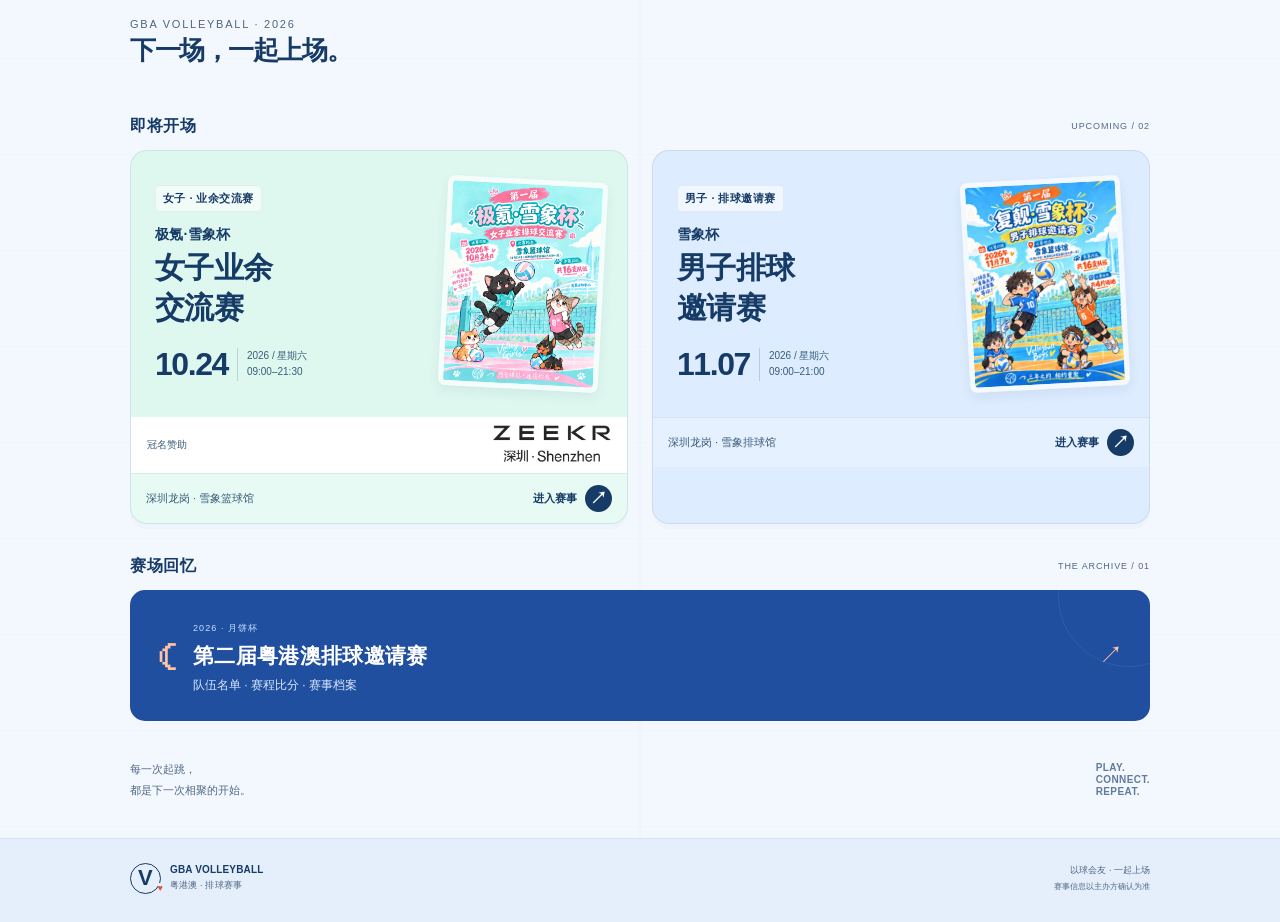
==== commit 1eef90cf: "Add files via upload" ====
--- a/index.html
+++ b/index.html
@@ -3,26 +3,12 @@
 <head>
 <meta charset="utf-8"><meta name="viewport" content="width=device-width,initial-scale=1"><meta name="theme-color" content="#f3f8ff">
 <meta name="description" content="粤港澳排球赛事入口：极氪·雪象杯女子交流赛、男子邀请赛与2026月饼杯赛事档案。">
-<title>GBA Volleyball · 一起上场</title><link rel="icon" href="favicon.svg"><link rel="stylesheet" href="portal.css?v=14">
+<title>GBA Volleyball · 一起上场</title><link rel="icon" href="favicon.svg"><link rel="stylesheet" href="portal.css?v=28">
 </head>
 <body>
 <a class="skip" href="#events">跳到赛事入口</a>
 <main class="shell">
-<section class="intro" aria-labelledby="title">
-<div class="season"><span class="dot"></span> 2026 赛事季 <span class="edition">VOL. 01</span></div>
-<div class="intro-main"><div><p class="eyebrow">SEE YOU ON COURT</p><h1 id="title">下一场，<br>一起<span class="highlight">上场。</span></h1><p class="intro-note">以球会友，在这里相聚。<br>你的赛程、队伍与比分，一站直达。</p></div>
-<svg class="ball" aria-hidden="true" viewBox="0 0 160 160" fill="none" xmlns="http://www.w3.org/2000/svg">
-<defs><clipPath id="ball-clip"><circle cx="80" cy="78" r="67"/></clipPath><radialGradient id="ball-shade" cx="0" cy="0" r="1" gradientTransform="translate(52 35) rotate(55) scale(125)"><stop stop-color="#fff" stop-opacity=".3"/><stop offset=".55" stop-color="#fff" stop-opacity="0"/><stop offset="1" stop-color="#092965" stop-opacity=".25"/></radialGradient></defs>
-<circle cx="80" cy="78" r="67" fill="#ffda26"/>
-<g clip-path="url(#ball-clip)"><path d="M16 49C30 14 39 42 48 72C77 77 96 54 112 42C126 31 142 34 155 52L153 87C138 67 125 71 107 89C84 112 64 116 49 101C35 85 34 57 16 49Z" fill="#1547b4"/><path d="M48 98C59 113 63 110 71 109C53 143 83 155 101 152L62 158C28 141 32 124 48 98Z" fill="#1547b4"/>
-<g stroke="#164297" stroke-width=".9" opacity=".45"><path d="M47 73C43 91 43 96 49 101M49 101C81 113 118 49 145 63M48 98C44 122 55 143 81 152"/></g>
-<g stroke="#be9514" stroke-width=".9" opacity=".55"><path d="M52 14C83 10 101 21 106 46M86 15C115 11 134 25 136 34M109 87C108 117 124 134 134 135M130 74C126 95 139 113 145 117M18 71C36 75 27 105 38 123M72 143C87 142 106 136 118 128"/></g>
-<text x="82" y="91" fill="white" font-size="13" font-weight="800" font-family="Arial,sans-serif" transform="rotate(-27 82 91)">V200W</text><text x="24" y="58" fill="white" font-size="7" font-weight="800" font-family="Arial,sans-serif" transform="rotate(62 24 58)">MIKASA</text><circle cx="80" cy="78" r="67" fill="url(#ball-shade)"/>
-<path d="M48 22C60 16 74 16 83 18" stroke="#fff" stroke-width="4" stroke-linecap="round" opacity=".65"/>
-</g><circle cx="80" cy="78" r="67" stroke="#183d75" stroke-width="1.5"/>
-</svg></div>
-<div class="intro-bottom"><span>深圳 · 粤港澳排球社区</span><a href="#events">选择你的比赛 <span aria-hidden="true">↓</span></a></div>
-</section>
+<header class="portal-heading"><p>GBA VOLLEYBALL · 2026</p><h1>下一场，一起上场。</h1></header>
 <section id="events" aria-labelledby="events-title">
 <div class="section-label"><h2 id="events-title">即将开场</h2><span>UPCOMING / 02</span></div>
 <div class="event-grid">
--- a/portal.css
+++ b/portal.css
@@ -3,3 +3,7 @@
 .portal-sponsor{display:flex;align-items:center;justify-content:space-between;padding:0 16px;background:#fff}.portal-sponsor span{font-size:10px;color:#395c78}.portal-sponsor img{display:block;width:136px;height:auto}
 
 .sponsor-strip img{width:145px;height:auto;padding:9px 0}.sponsor-panel img{max-width:230px;height:auto}.portal-sponsor img{width:118px;height:auto;padding:8px 0}.sync-status{font-size:11px;color:#41655f;margin:12px 2px}.admin-entry{display:block;padding:14px;text-align:center;min-height:44px;text-decoration:underline;font-size:12px}
+
+/* V28: two upcoming events visible on phones */
+.portal-heading{padding:18px 0 12px}.portal-heading p{font-size:11px;letter-spacing:.16em;color:#53647b}.portal-heading h1{font-size:26px;margin:5px 0}.shell{padding-top:0}
+@media(max-width:600px){.event-grid{display:grid;grid-template-columns:1fr;gap:12px}.event-upper{min-height:0!important;padding:16px!important;display:grid!important;grid-template-columns:1fr 100px!important}.event-copy h3{font-size:21px!important;margin:8px 0!important}.event-copy h3 span{font-size:16px!important;line-height:1.3!important}.event-copy h3 br{display:none}.poster-wrap{width:100px!important;height:134px!important;transform:none!important;position:relative!important;inset:auto!important}.poster-wrap img{width:100%;height:100%;object-fit:contain}.schedule{margin-top:8px!important}.schedule b{font-size:25px!important}.schedule span{font-size:10px!important}.event-bottom{padding:10px 16px!important;font-size:11px!important}.portal-sponsor{padding:5px 16px!important;min-height:0!important}.portal-sponsor img{max-height:22px!important;width:auto!important}.section-label{margin:12px 0!important}.category{font-size:10px!important}.archive-section{margin-top:22px!important}.closing{display:none}}
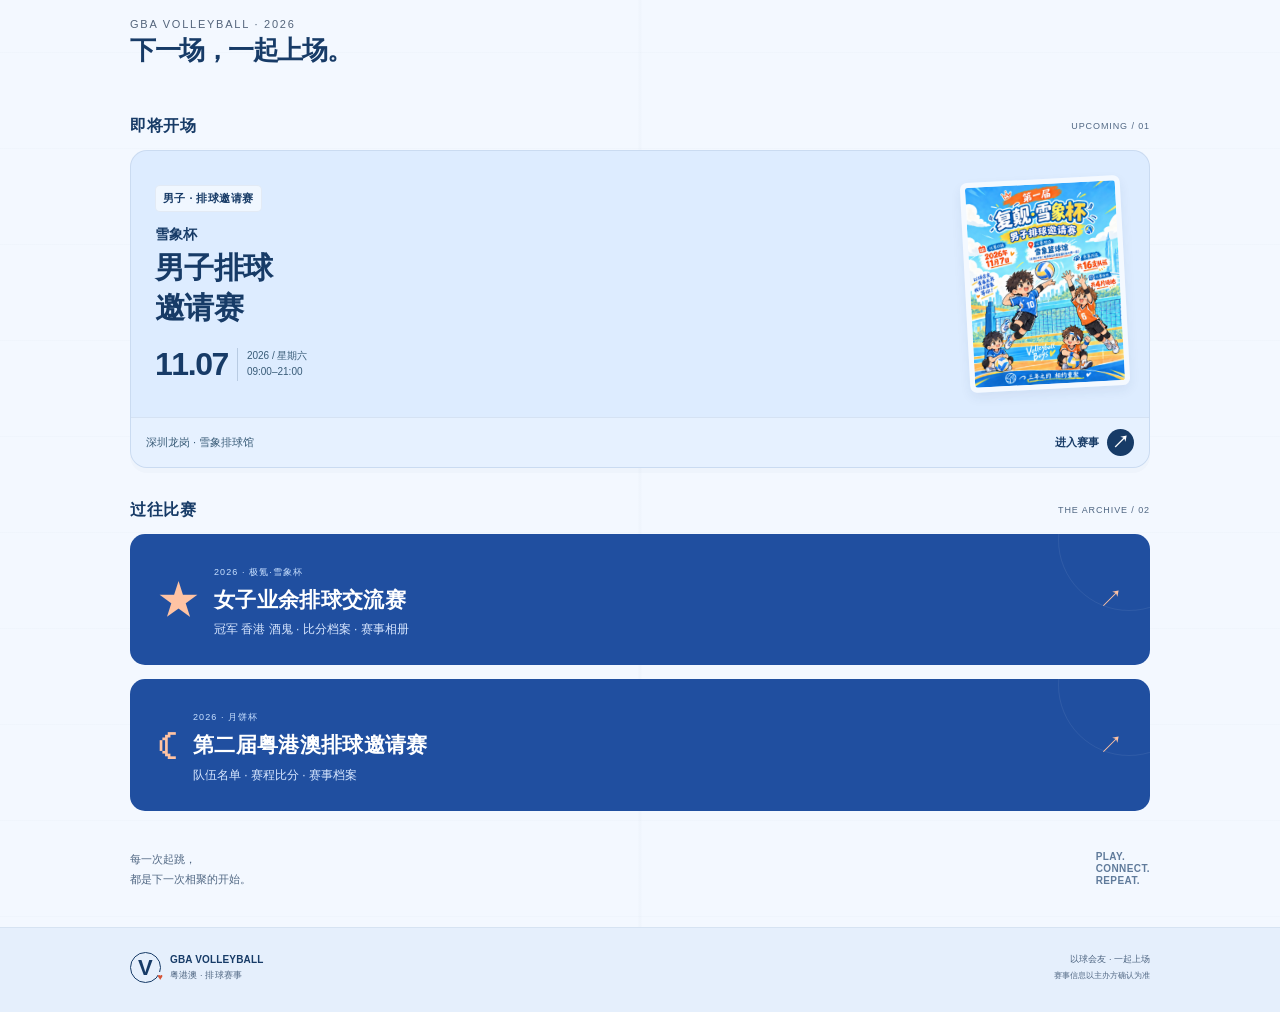
==== commit 11146eed: "Add files via upload" ====
--- a/index.html
+++ b/index.html
@@ -3,27 +3,24 @@
 <head>
 <meta charset="utf-8"><meta name="viewport" content="width=device-width,initial-scale=1"><meta name="theme-color" content="#f3f8ff">
 <meta name="description" content="粤港澳排球赛事入口：极氪·雪象杯女子交流赛、男子邀请赛与2026月饼杯赛事档案。">
-<title>GBA Volleyball · 一起上场</title><link rel="icon" href="favicon.svg"><link rel="stylesheet" href="portal.css?v=28">
+<title>GBA Volleyball · 一起上场</title><link rel="icon" href="favicon.svg"><link rel="stylesheet" href="portal.css?v=29">
 </head>
 <body>
 <a class="skip" href="#events">跳到赛事入口</a>
 <main class="shell">
 <header class="portal-heading"><p>GBA VOLLEYBALL · 2026</p><h1>下一场，一起上场。</h1></header>
 <section id="events" aria-labelledby="events-title">
-<div class="section-label"><h2 id="events-title">即将开场</h2><span>UPCOMING / 02</span></div>
+<div class="section-label"><h2 id="events-title">即将开场</h2><span>UPCOMING / 01</span></div>
 <div class="event-grid">
-<a class="event-card women" href="xuexianggirls/" aria-label="进入极氪·雪象杯女子业余交流赛">
-<div class="event-upper"><div class="event-copy"><span class="category">女子 · 业余交流赛</span><h3>极氪·雪象杯<span>女子业余<br>交流赛</span></h3><div class="schedule"><b>10.24</b><span>2026 / 星期六<br>09:00–21:30</span></div></div><div class="poster-wrap"><img src="assets/girls-poster-v15.webp" alt="女子赛事官方海报" width="1400" height="1867"></div></div>
-<div class="portal-sponsor"><span>冠名赞助</span><img src="assets/zeekr-shenzhen-v16.png" alt="ZEEKR 极氪" width="864" height="300"></div><div class="event-bottom"><span>深圳龙岗 · 雪象篮球馆</span><span class="enter">进入赛事 <span class="arrow" aria-hidden="true">↗</span></span></div>
-</a>
+
 <a class="event-card men" href="xuexiangboys/" aria-label="进入雪象杯男子排球邀请赛">
 <div class="event-upper"><div class="event-copy"><span class="category">男子 · 排球邀请赛</span><h3>雪象杯<span>男子排球<br>邀请赛</span></h3><div class="schedule"><b>11.07</b><span>2026 / 星期六<br>09:00–21:00</span></div></div><div class="poster-wrap"><img src="assets/boys-poster.webp" alt="男子赛事官方海报" width="1400" height="1867"></div></div>
 <div class="event-bottom"><span>深圳龙岗 · 雪象排球馆</span><span class="enter">进入赛事 <span class="arrow" aria-hidden="true">↗</span></span></div>
 </a>
 </div>
 </section>
-<section class="archive-section" aria-labelledby="archive-title"><div class="section-label"><h2 id="archive-title">赛场回忆</h2><span>THE ARCHIVE / 01</span></div>
-<a class="archive" href="mooncup2026/"><div class="moon" aria-hidden="true">☾</div><div class="archive-copy"><span class="archive-tag">2026 · 月饼杯</span><h3>第二届粤港澳排球邀请赛</h3><p>队伍名单 · 赛程比分 · 赛事档案</p></div><span class="archive-arrow" aria-hidden="true">↗</span></a></section>
+<section class="archive-section" aria-labelledby="archive-title"><div class="section-label"><h2 id="archive-title">过往比赛</h2><span>THE ARCHIVE / 02</span></div>
+<a class="archive" href="xuexianggirls/"><div class="moon" aria-hidden="true">★</div><div class="archive-copy"><span class="archive-tag">2026 · 极氪·雪象杯</span><h3>女子业余排球交流赛</h3><p>冠军 香港 酒鬼 · 比分档案 · 赛事相册</p></div><span class="archive-arrow">↗</span></a><a class="archive" href="mooncup2026/"><div class="moon" aria-hidden="true">☾</div><div class="archive-copy"><span class="archive-tag">2026 · 月饼杯</span><h3>第二届粤港澳排球邀请赛</h3><p>队伍名单 · 赛程比分 · 赛事档案</p></div><span class="archive-arrow" aria-hidden="true">↗</span></a></section>
 <div class="closing"><span>每一次起跳，<br>都是下一次相聚的开始。</span><span class="closing-mark" aria-hidden="true">PLAY.<br>CONNECT.<br>REPEAT.</span></div>
 </main>
 <footer class="brand"><div class="brand-inner"><a href="./" class="brand-logo"><span class="logo-icon">V<span>♥</span></span><span>GBA VOLLEYBALL<small>粤港澳 · 排球赛事</small></span></a><p>以球会友 · 一起上场<br><small>赛事信息以主办方确认为准</small></p></div></footer>
--- a/portal.css
+++ b/portal.css
@@ -7,3 +7,5 @@
 /* V28: two upcoming events visible on phones */
 .portal-heading{padding:18px 0 12px}.portal-heading p{font-size:11px;letter-spacing:.16em;color:#53647b}.portal-heading h1{font-size:26px;margin:5px 0}.shell{padding-top:0}
 @media(max-width:600px){.event-grid{display:grid;grid-template-columns:1fr;gap:12px}.event-upper{min-height:0!important;padding:16px!important;display:grid!important;grid-template-columns:1fr 100px!important}.event-copy h3{font-size:21px!important;margin:8px 0!important}.event-copy h3 span{font-size:16px!important;line-height:1.3!important}.event-copy h3 br{display:none}.poster-wrap{width:100px!important;height:134px!important;transform:none!important;position:relative!important;inset:auto!important}.poster-wrap img{width:100%;height:100%;object-fit:contain}.schedule{margin-top:8px!important}.schedule b{font-size:25px!important}.schedule span{font-size:10px!important}.event-bottom{padding:10px 16px!important;font-size:11px!important}.portal-sponsor{padding:5px 16px!important;min-height:0!important}.portal-sponsor img{max-height:22px!important;width:auto!important}.section-label{margin:12px 0!important}.category{font-size:10px!important}.archive-section{margin-top:22px!important}.closing{display:none}}
+
+.event-grid:has(>.event-card:only-child){grid-template-columns:minmax(0,1fr)}.archive+.archive{margin-top:14px}
